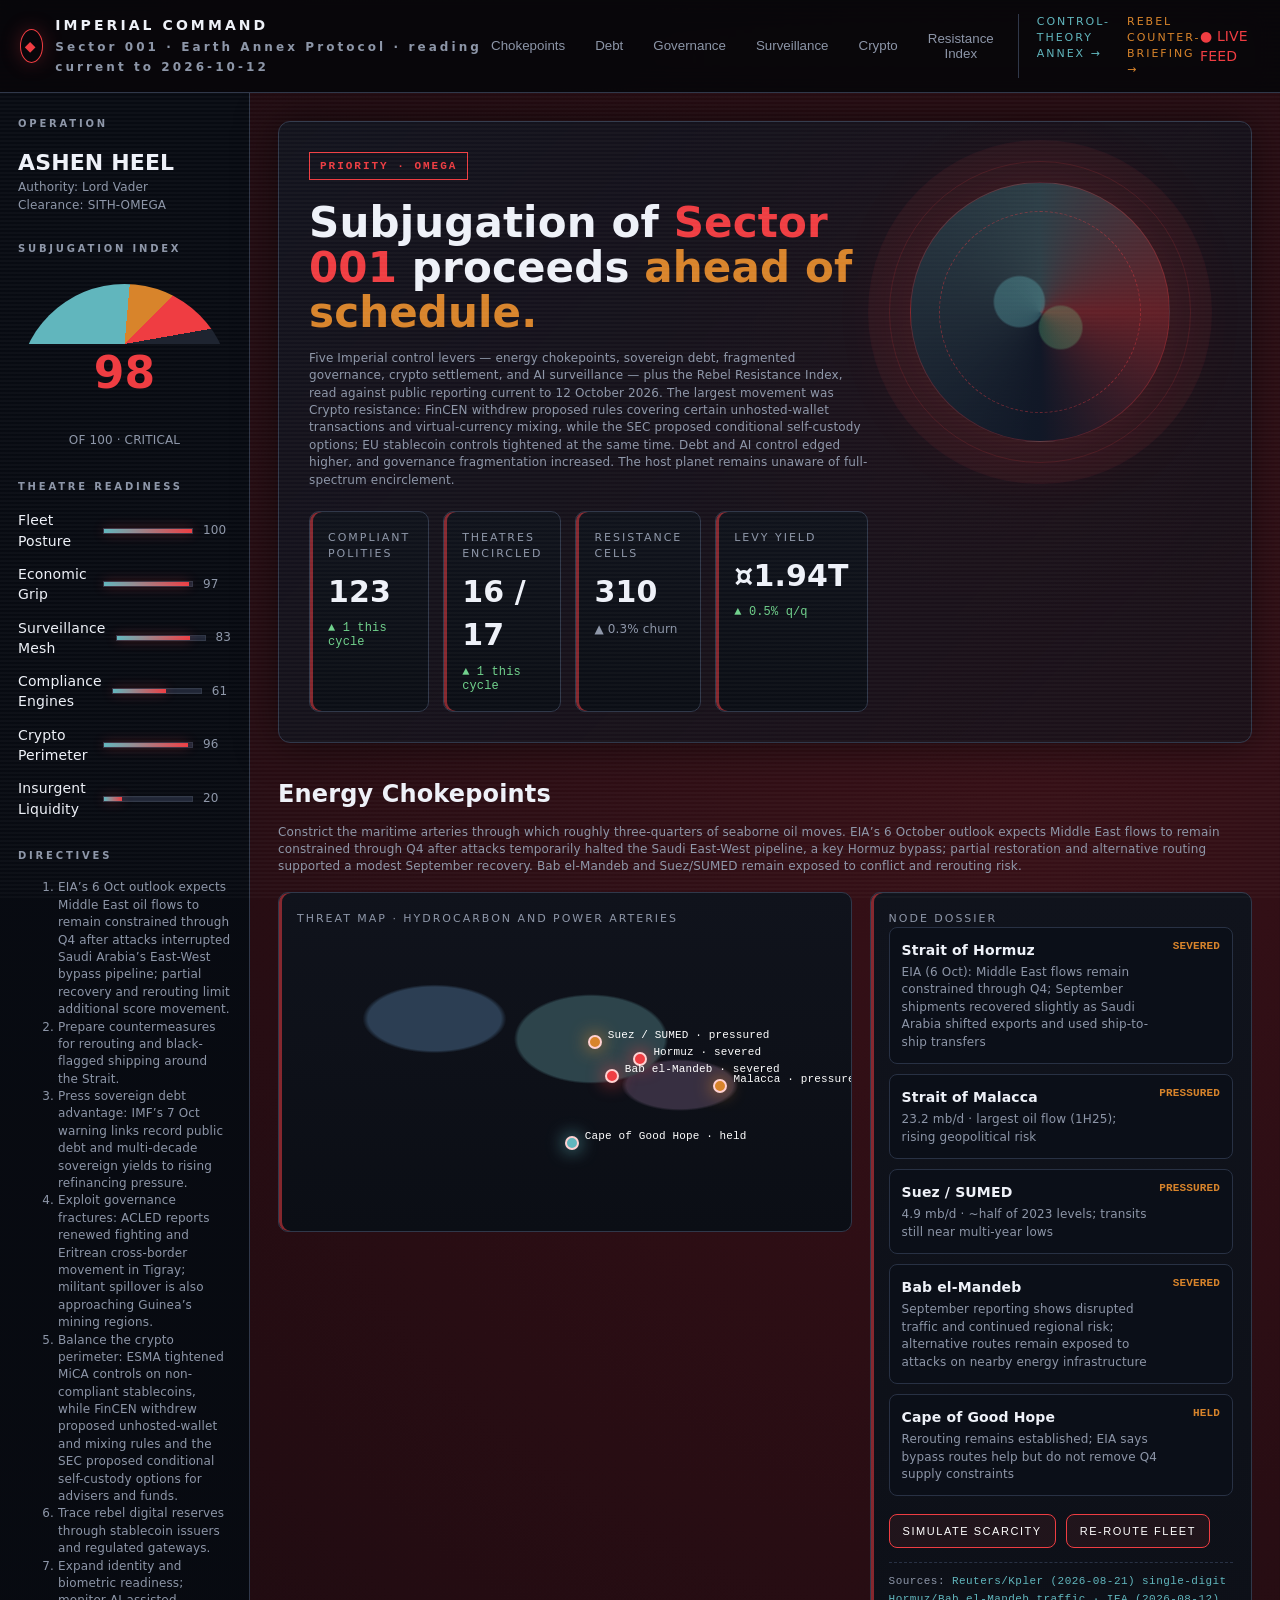
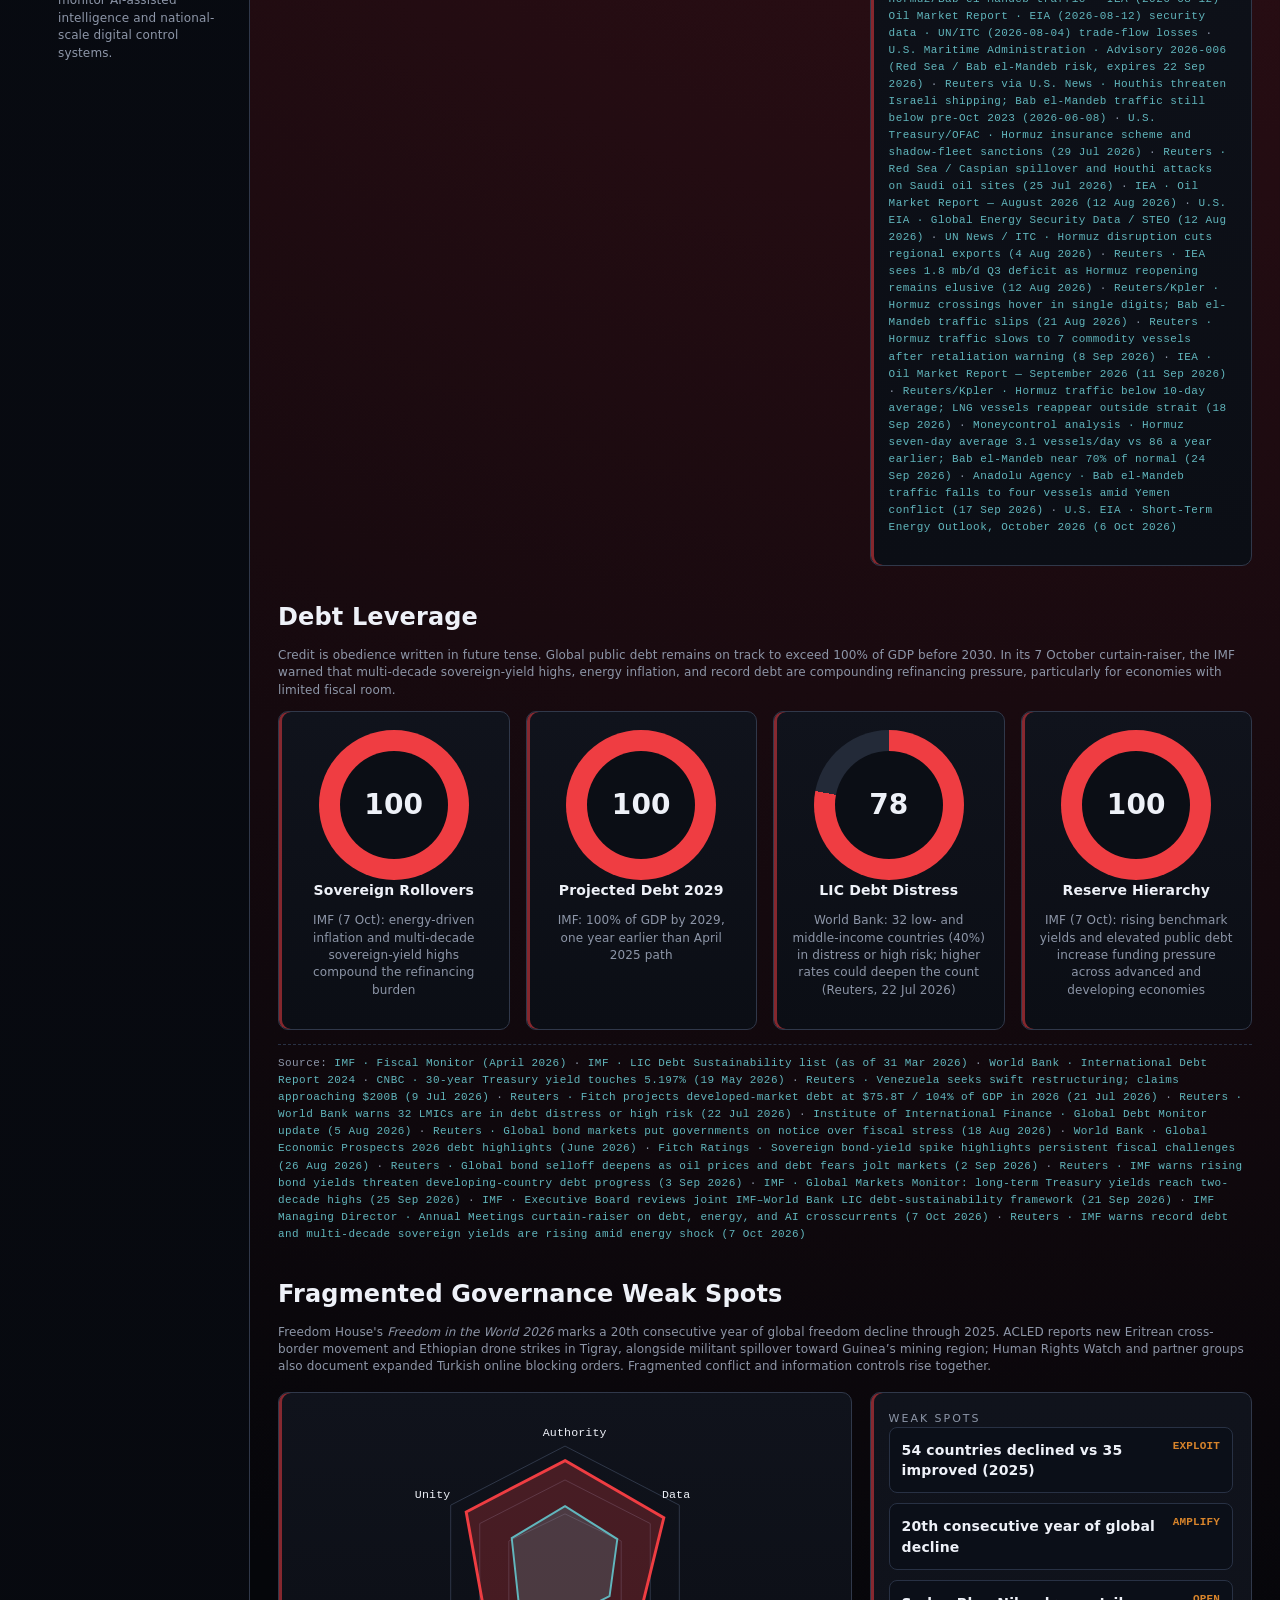
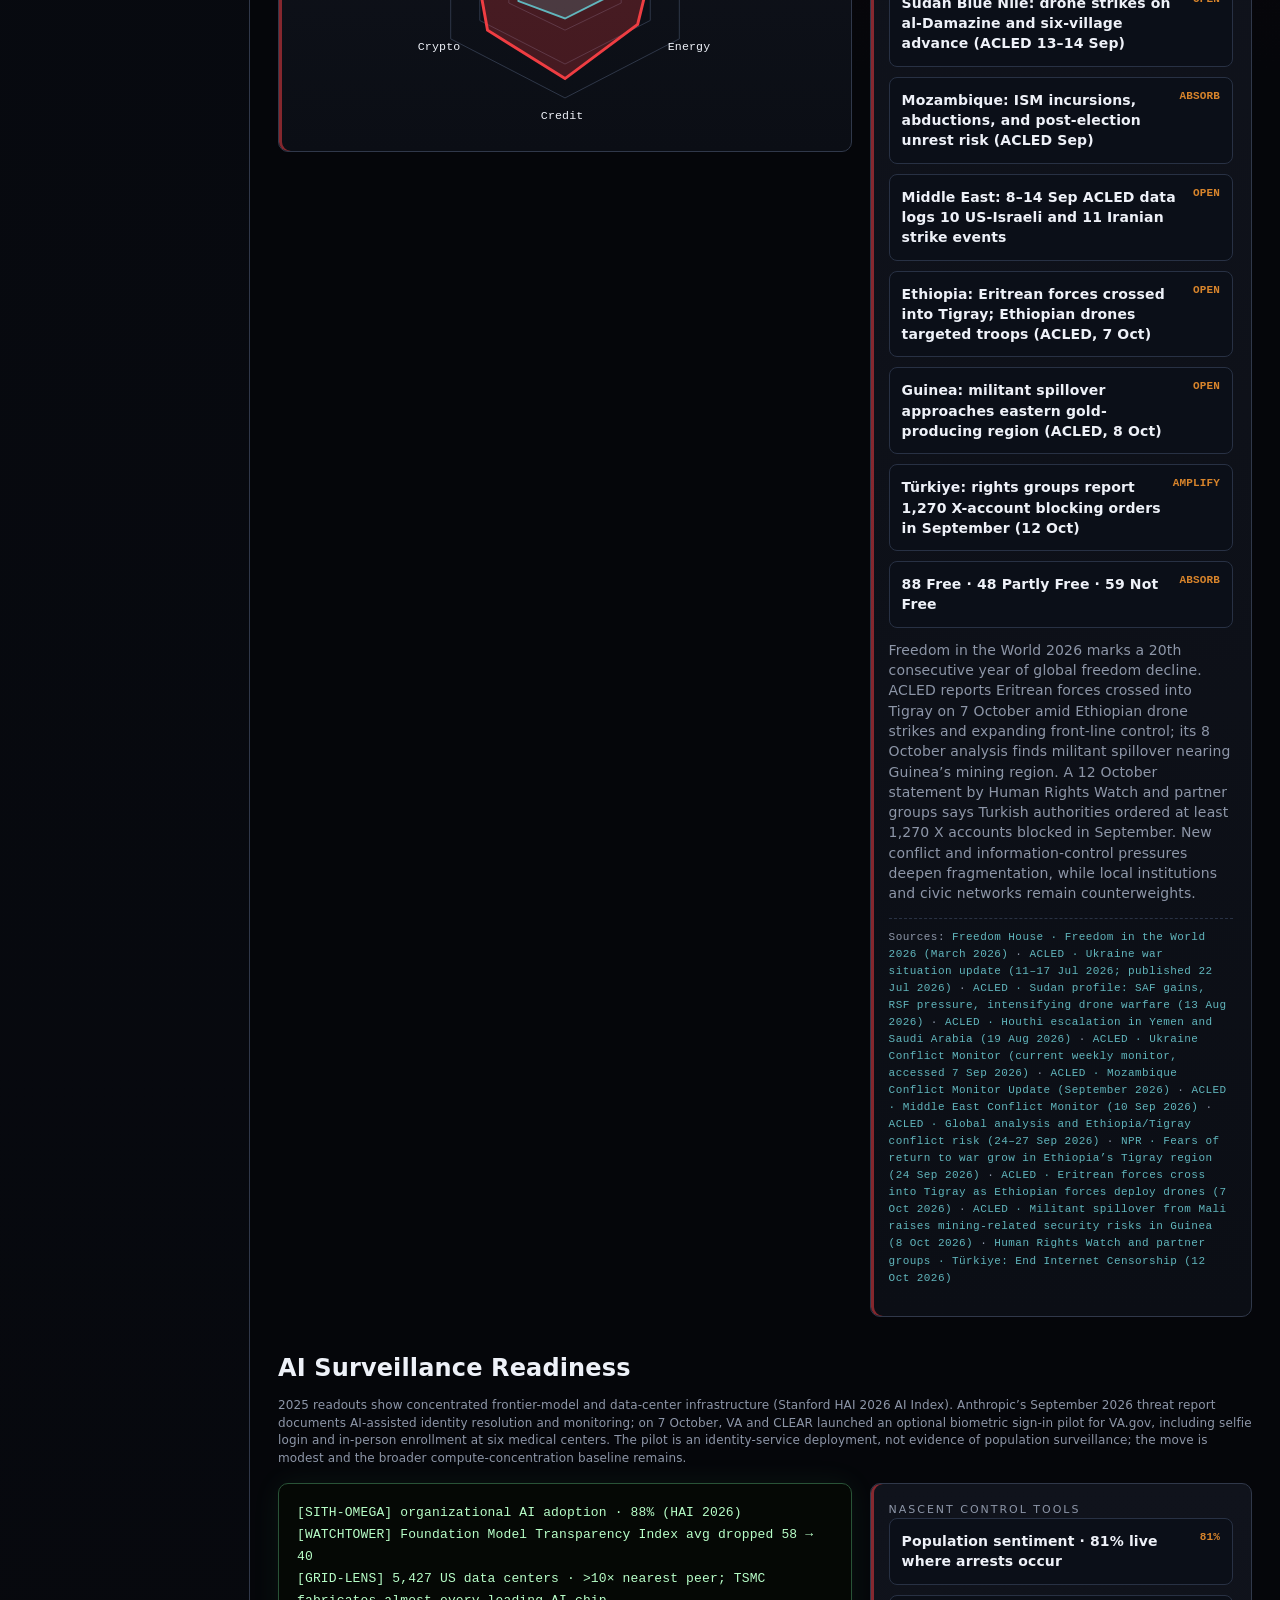
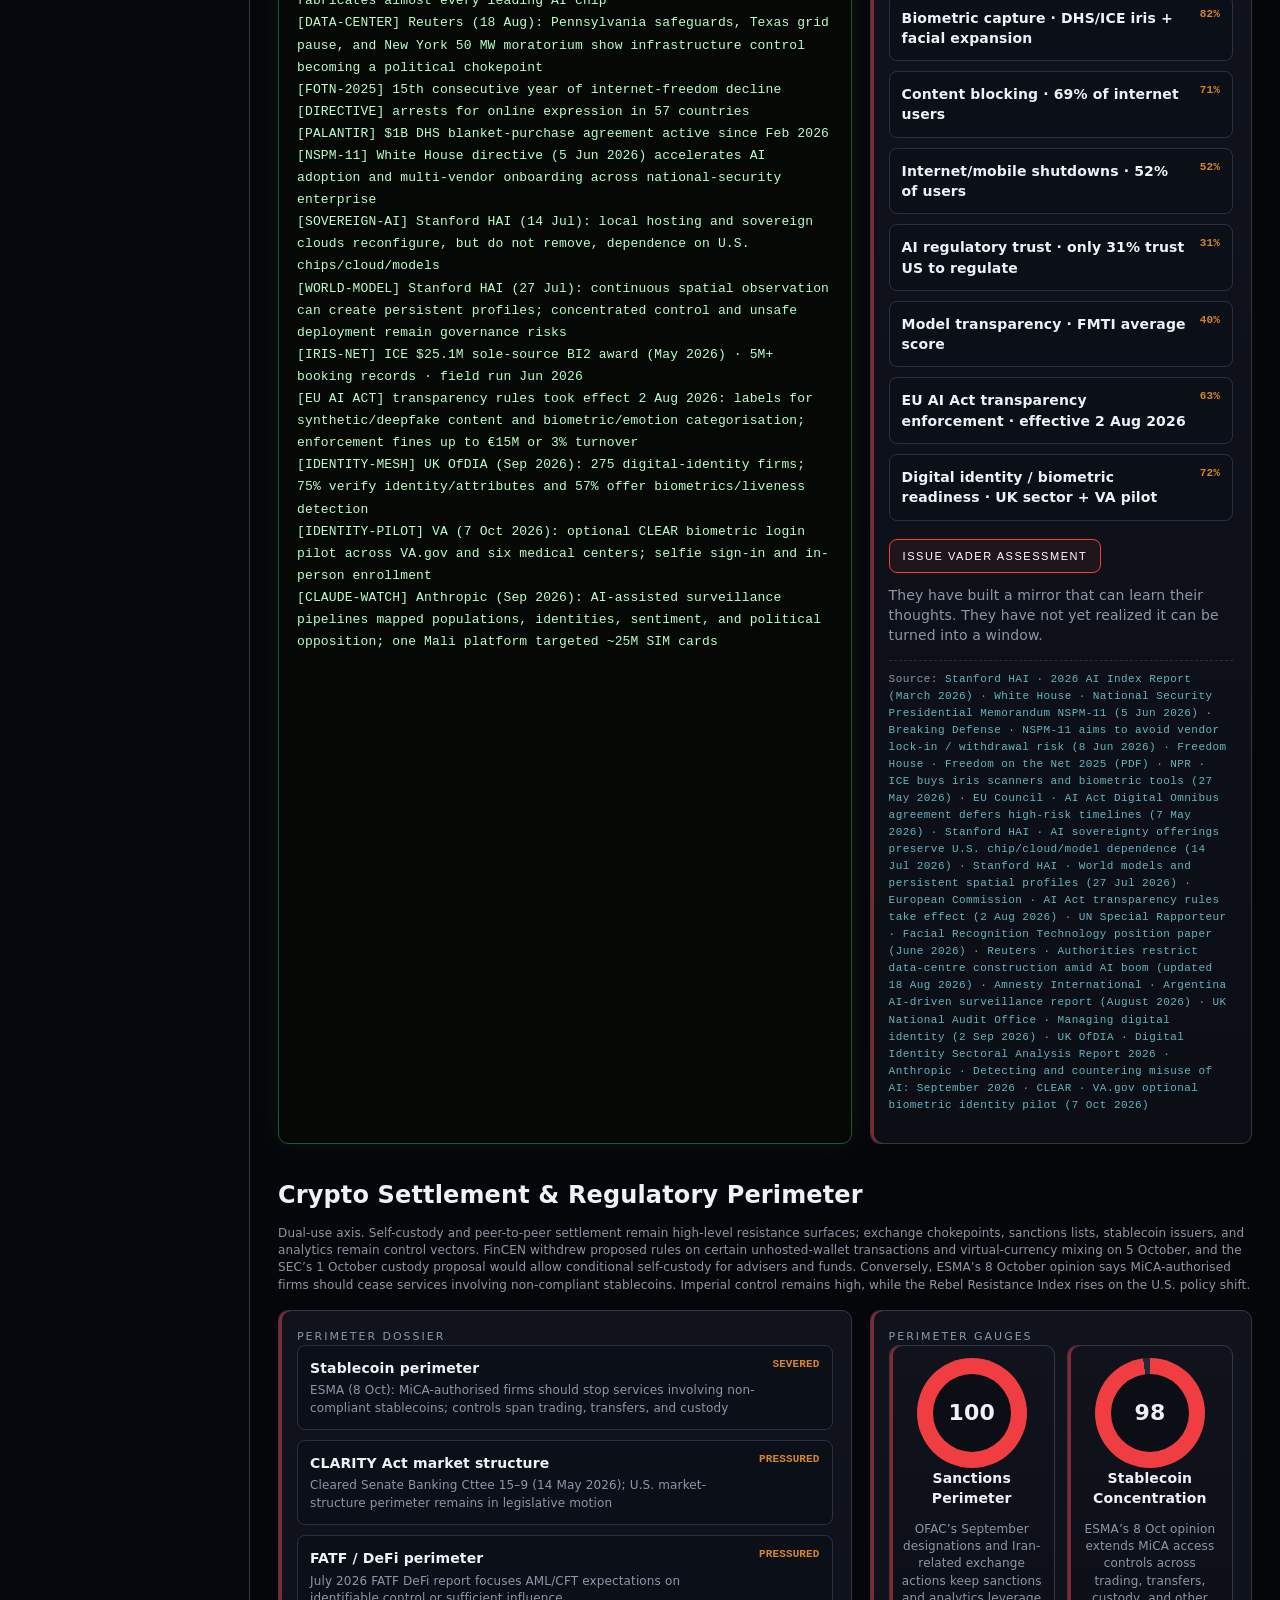
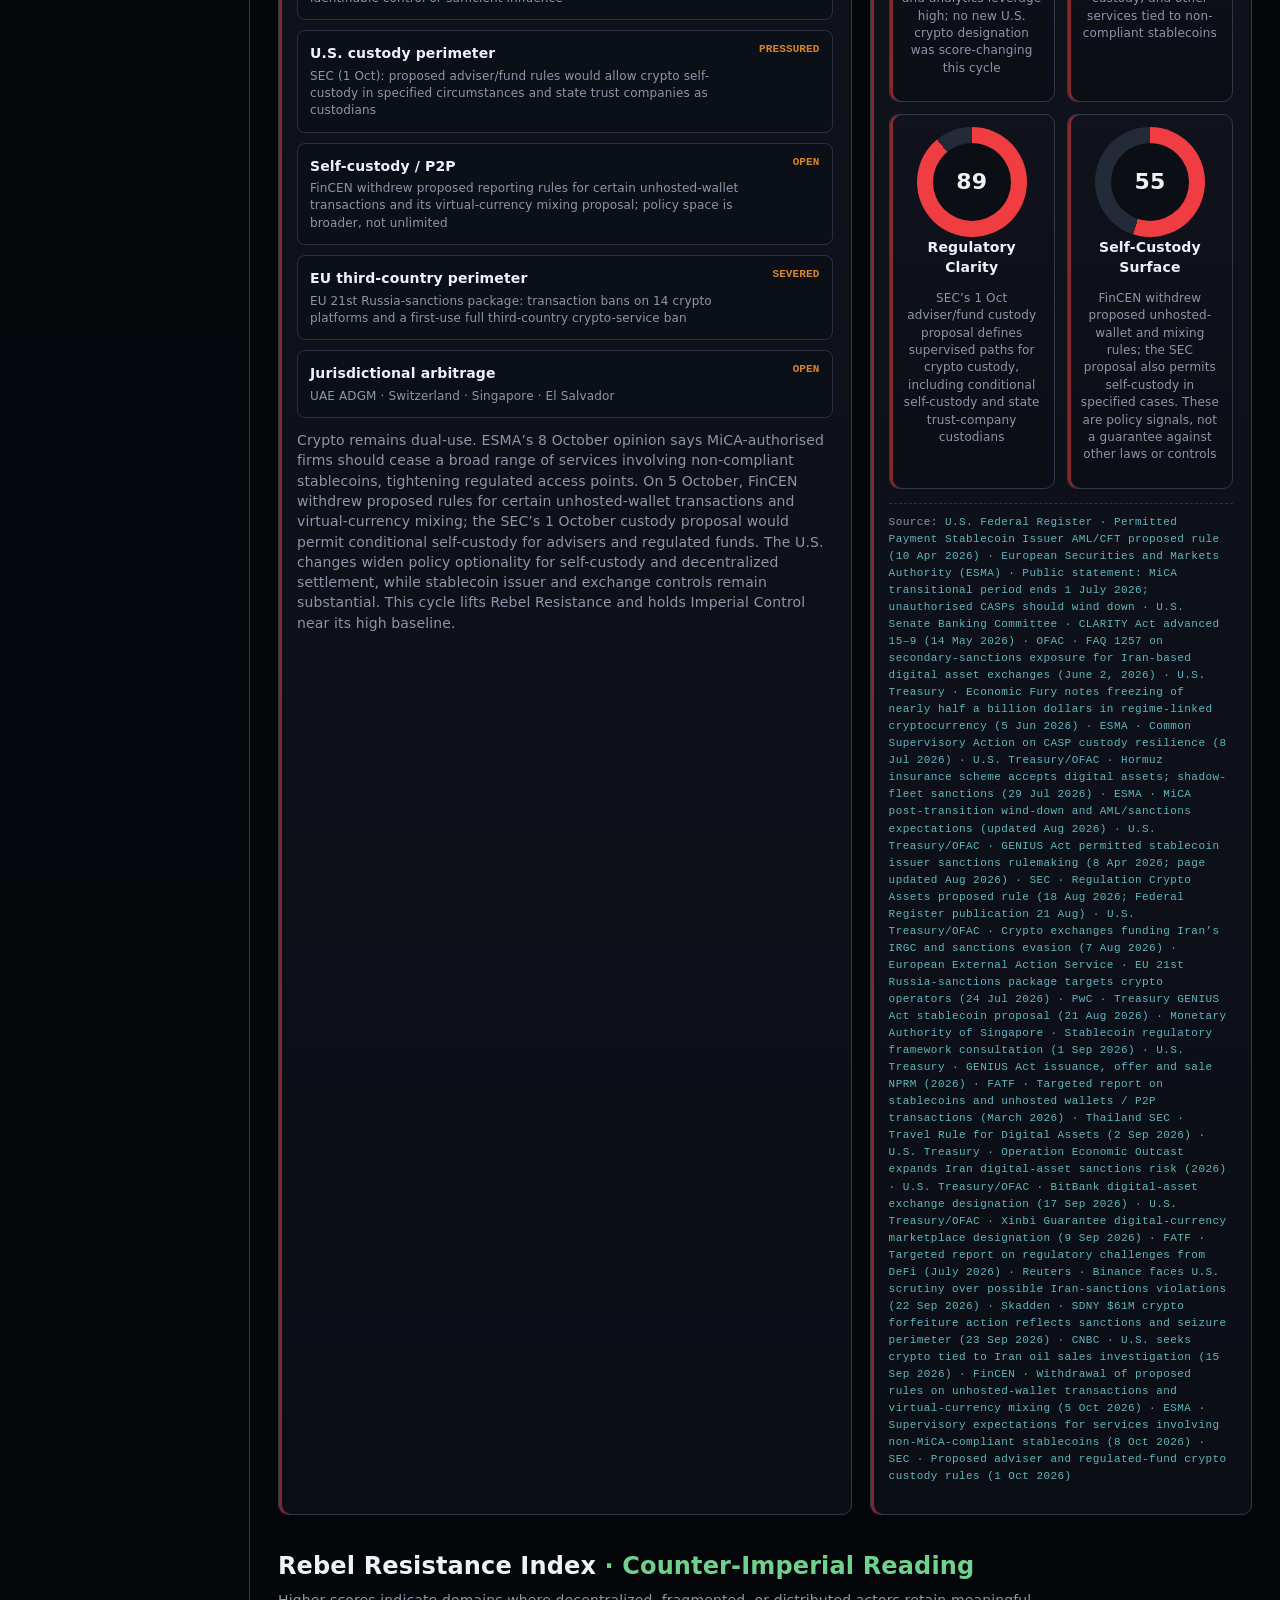
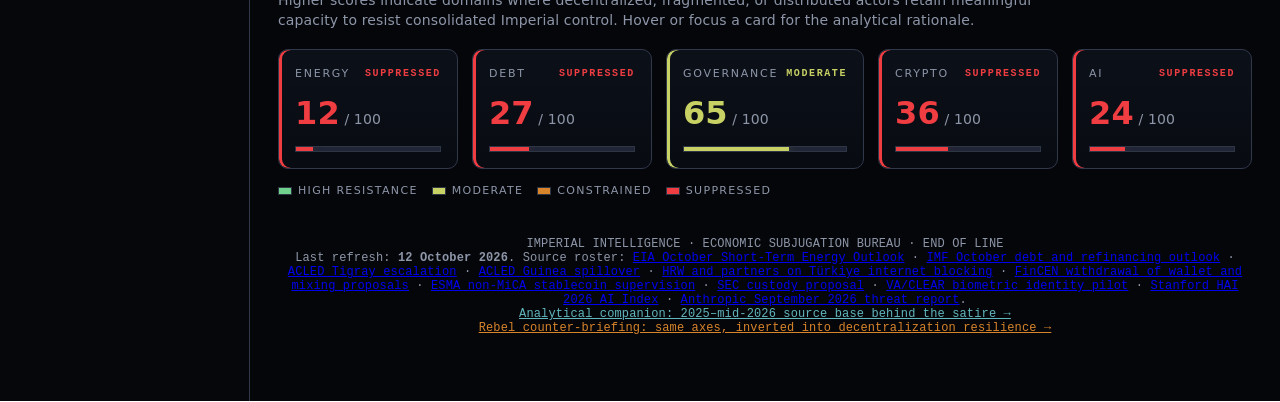
==== index.html @ ec3e375a "Weekly metric refresh 2026-10-12" ====
<!doctype html>
<html lang="en">
<head>
  <meta charset="utf-8">
  <meta name="viewport" content="width=device-width,initial-scale=1">
  <title>Imperial Economy Dashboard</title>
  <meta name="description" content="Imperial economic-control dashboard across five pressure domains and the Rebel Resistance Index, refreshed against public reporting current to 12 October 2026.">
  <link rel="stylesheet" href="css/styles.css">
</head>
<body>
  <header class="top">
    <div class="brand">
      <div class="sigil">◆</div>
      <div>
        IMPERIAL COMMAND<br>
        <span class="small" id="opSector">Sector 001 · Earth Annex Protocol</span>
      </div>
    </div>
    <nav class="nav">
      <button onclick="go('energy')">Chokepoints</button>
      <button onclick="go('debt')">Debt</button>
      <button onclick="go('governance')">Governance</button>
      <button onclick="go('ai')">Surveillance</button>
      <button onclick="go('crypto')">Crypto</button>
      <button onclick="go('rri')">Resistance Index</button>
      <a href="control-theory-explainer.html" style="color:#61b6bd;text-decoration:none;border-left:1px solid #30384a;padding-left:18px">Control-Theory Annex →</a>
      <a href="rebel-counter-briefing.html" style="color:#d8842b;text-decoration:none">Rebel Counter-Briefing →</a>
    </nav>
    <div class="live">● LIVE FEED</div>
  </header>

  <div class="wrap">
    <aside class="side">
      <h3>Operation</h3>
      <div class="op" id="opName">—</div>
      <div class="small" id="opAuthority">—</div>

      <h3 style="margin-top:28px">Subjugation Index</h3>
      <div class="meter" id="subjugationMeter" data-value="—"></div>
      <div class="small" style="text-align:center" id="subjugationTier">OF 100 · —</div>

      <h3 style="margin-top:30px">Theatre Readiness</h3>
      <div id="bars"></div>

      <h3 style="margin-top:30px">Directives</h3>
      <ol class="small" id="directives"></ol>
    </aside>

    <main class="main">
      <section class="hero">
        <div>
          <span class="tag">PRIORITY · OMEGA</span>
          <h1>Subjugation of <span>Sector 001</span> proceeds <b>ahead of schedule.</b></h1>
          <p class="small">Five Imperial control levers — energy chokepoints, sovereign debt, fragmented governance, crypto settlement, and AI surveillance — plus the Rebel Resistance Index, read against public reporting current to 12 October 2026. The largest movement was Crypto resistance: FinCEN withdrew proposed rules covering certain unhosted-wallet transactions and virtual-currency mixing, while the SEC proposed conditional self-custody options; EU stablecoin controls tightened at the same time. Debt and AI control edged higher, and governance fragmentation increased. The host planet remains unaware of full-spectrum encirclement.</p>
          <div class="cards" id="controlCards"></div>
        </div>
        <div class="orb">
          <div class="planet" aria-label="Earth threat sphere"></div>
        </div>
      </section>

      <section id="energy" class="section">
        <h2>Energy Chokepoints</h2>
        <p class="small">Constrict the maritime arteries through which roughly three-quarters of seaborne oil moves. EIA’s 6 October outlook expects Middle East flows to remain constrained through Q4 after attacks temporarily halted the Saudi East-West pipeline, a key Hormuz bypass; partial restoration and alternative routing supported a modest September recovery. Bab el-Mandeb and Suez/SUMED remain exposed to conflict and rerouting risk.</p>
        <div class="grid">
          <div class="panel map">
            <div class="k">Threat Map · Hydrocarbon and Power Arteries</div>
            <div class="world"></div>
            <div id="mapNodes"></div>
          </div>
          <div class="panel">
            <div class="k">Node Dossier</div>
            <div class="list" id="nodes"></div>
            <div class="btns">
              <button class="btn" onclick="alert('Imperial order logged: controlled scarcity scenario queued.')">Simulate Scarcity</button>
              <button class="btn" onclick="alert('Fleet logistics model updated.')">Re-route Fleet</button>
            </div>
            <p class="cite" id="energyCite"></p>
          </div>
        </div>
      </section>

      <section id="debt" class="section">
        <h2>Debt Leverage</h2>
        <p class="small">Credit is obedience written in future tense. Global public debt remains on track to exceed 100% of GDP before 2030. In its 7 October curtain-raiser, the IMF warned that multi-decade sovereign-yield highs, energy inflation, and record debt are compounding refinancing pressure, particularly for economies with limited fiscal room.</p>
        <div class="gaugegrid" id="debtGauges"></div>
        <p class="cite" id="debtCite"></p>
      </section>

      <section id="governance" class="section">
        <h2>Fragmented Governance Weak Spots</h2>
        <p class="small">Freedom House's <em>Freedom in the World 2026</em> marks a 20th consecutive year of global freedom decline through 2025. ACLED reports new Eritrean cross-border movement and Ethiopian drone strikes in Tigray, alongside militant spillover toward Guinea’s mining region; Human Rights Watch and partner groups also document expanded Turkish online blocking orders. Fragmented conflict and information controls rise together.</p>
        <div class="grid">
          <div class="panel radar">
            <svg viewBox="0 0 320 320" role="img" aria-label="Imperial leverage radar">
              <g fill="none" stroke="#30384a">
                <polygon points="160,30 278,91 278,229 160,290 42,229 42,91"/>
                <polygon points="160,65 248,110 248,210 160,255 72,210 72,110"/>
                <polygon points="160,100 218,128 218,192 160,220 102,192 102,128"/>
              </g>
              <polygon points="160,45 262,104 235,214 160,270 80,220 58,98" fill="#ef3d4240" stroke="#ef3d42" stroke-width="3"/>
              <polygon points="160,92 214,126 206,185 160,208 112,190 105,125" fill="#61b6bd33" stroke="#61b6bd" stroke-width="2"/>
              <g fill="#eef1f8" font-size="12" font-family="monospace">
                <text x="137" y="20">Authority</text>
                <text x="260" y="84">Data</text>
                <text x="266" y="240">Energy</text>
                <text x="135" y="312">Credit</text>
                <text x="8" y="240">Crypto</text>
                <text x="5" y="84">Unity</text>
              </g>
            </svg>
          </div>
          <div class="panel">
            <div class="k">Weak Spots</div>
            <div class="list" id="weakSpots"></div>
            <p class="dossier" id="governanceDossier"></p>
            <p class="cite" id="governanceCite"></p>
          </div>
        </div>
      </section>

      <section id="ai" class="section">
        <h2>AI Surveillance Readiness</h2>
        <p class="small">2025 readouts show concentrated frontier-model and data-center infrastructure (Stanford HAI 2026 AI Index). Anthropic’s September 2026 threat report documents AI-assisted identity resolution and monitoring; on 7 October, VA and CLEAR launched an optional biometric sign-in pilot for VA.gov, including selfie login and in-person enrollment at six medical centers. The pilot is an identity-service deployment, not evidence of population surveillance; the move is modest and the broader compute-concentration baseline remains.</p>
        <div class="grid">
          <div class="panel terminal" id="terminal"></div>
          <div class="panel">
            <div class="k">Nascent Control Tools</div>
            <div class="list" id="aiTools"></div>
            <div class="btns">
              <button class="btn" onclick="cycle()">Issue Vader Assessment</button>
            </div>
            <p class="dossier" id="quote"></p>
            <p class="cite" id="aiCite"></p>
          </div>
        </div>
      </section>

      <section id="crypto" class="section">
        <h2>Crypto Settlement &amp; Regulatory Perimeter</h2>
        <p class="small">Dual-use axis. Self-custody and peer-to-peer settlement remain high-level resistance surfaces; exchange chokepoints, sanctions lists, stablecoin issuers, and analytics remain control vectors. FinCEN withdrew proposed rules on certain unhosted-wallet transactions and virtual-currency mixing on 5 October, and the SEC’s 1 October custody proposal would allow conditional self-custody for advisers and funds. Conversely, ESMA’s 8 October opinion says MiCA-authorised firms should cease services involving non-compliant stablecoins. Imperial control remains high, while the Rebel Resistance Index rises on the U.S. policy shift.</p>
        <div class="grid">
          <div class="panel">
            <div class="k">Perimeter Dossier</div>
            <div class="list" id="cryptoNodes"></div>
            <p class="dossier" id="cryptoDossier"></p>
          </div>
          <div class="panel">
            <div class="k">Perimeter Gauges</div>
            <div class="gaugegrid gaugegrid-compact" id="cryptoGauges"></div>
            <p class="cite" id="cryptoCite"></p>
          </div>
        </div>
      </section>

      <section id="rri" class="section rri" aria-labelledby="rri-title">
        <h2 id="rri-title">Rebel Resistance Index <span>· Counter-Imperial Reading</span></h2>
        <p class="rri-intro">Higher scores indicate domains where decentralized, fragmented, or distributed actors retain meaningful capacity to resist consolidated Imperial control. Hover or focus a card for the analytical rationale.</p>
        <div class="rri-grid" id="rriGrid" role="list"></div>
        <div class="rri-legend" aria-hidden="true">
          <span><i style="background:#6fd18b"></i>High resistance</span>
          <span><i style="background:#c8d264"></i>Moderate</span>
          <span><i style="background:#d8842b"></i>Constrained</span>
          <span><i style="background:#ef3d42"></i>Suppressed</span>
        </div>
      </section>

      <div class="foot">
        IMPERIAL INTELLIGENCE · ECONOMIC SUBJUGATION BUREAU · END OF LINE
        <br>
        Last refresh: <strong>12 October 2026</strong>. Source roster:
        <a href="https://www.eia.gov/outlooks/steo/" target="_blank" rel="noopener">EIA October Short-Term Energy Outlook</a> ·
        <a href="https://www.imf.org/en/news/articles/2026/10/07/sp100726-2026-annual-meetings-curtain-raiser" target="_blank" rel="noopener">IMF October debt and refinancing outlook</a> ·
        <a href="https://acleddata.com/expert-comment/what-main-reason-eritrean-forces-crossed-border-fight-within-ethiopias-tigray-region" target="_blank" rel="noopener">ACLED Tigray escalation</a> ·
        <a href="https://acleddata.com/report/militant-spillover-mali-raises-mining-related-security-risks-guinea" target="_blank" rel="noopener">ACLED Guinea spillover</a> ·
        <a href="https://www.bignewsnetwork.com/news/279367980/trkiye-end-internet-censorship" target="_blank" rel="noopener">HRW and partners on Türkiye internet blocking</a> ·
        <a href="https://www.fincen.gov/news/news-releases/fincen-announces-withdrawals-proposed-digital-asset-related-rules" target="_blank" rel="noopener">FinCEN withdrawal of wallet and mixing proposals</a> ·
        <a href="https://www.esma.europa.eu/press-news/esma-news/esma-sets-out-supervisory-expectations-services-related-unauthorised" target="_blank" rel="noopener">ESMA non-MiCA stablecoin supervision</a> ·
        <a href="https://www.sec.gov/newsroom/press-releases/2026-100-sec-proposal-would-address-how-investment-advisers-funds-can-custody-crypto-assets-under-federal" target="_blank" rel="noopener">SEC custody proposal</a> ·
        <a href="https://ir.clearme.com/news-events/press-releases/detail/197/u-s-department-of-veterans-affairs-selects-clear-for-new" target="_blank" rel="noopener">VA/CLEAR biometric identity pilot</a> ·
        <a href="https://hai.stanford.edu/ai-index/2026-ai-index-report" target="_blank" rel="noopener">Stanford HAI 2026 AI Index</a> ·
        <a href="https://www.anthropic.com/threat-intelligence-report-september-2026" target="_blank" rel="noopener">Anthropic September 2026 threat report</a>.
        <br>
        <a href="control-theory-explainer.html" style="color:#61b6bd">Analytical companion: 2025–mid-2026 source base behind the satire →</a>
        <br>
        <a href="rebel-counter-briefing.html" style="color:#d8842b">Rebel counter-briefing: same axes, inverted into decentralization resilience →</a>
      </div>
    </main>
  </div>

  <script src="js/data.js?v=20261012"></script>
  <script src="js/app.js?v=20261012"></script>
</body>
</html>
---- css/styles.css ----
:root {
  --bg: #05060a;
  --panel: #10131c;
  --panel2: #151a26;
  --line: #30384a;
  --text: #eef1f8;
  --muted: #8d96a8;
  --red: #ef3d42;
  --amber: #d8842b;
  --cyan: #61b6bd;
  --green: #6fd18b;
}

* { box-sizing: border-box; }

body {
  margin: 0;
  background:
    radial-gradient(circle at 80% 10%, #371017 0, #05060a 32%),
    linear-gradient(90deg, rgba(255,255,255,.04) 1px, transparent 1px),
    linear-gradient(rgba(255,255,255,.035) 1px, transparent 1px);
  background-size: auto, 48px 48px, 48px 48px;
  color: var(--text);
  font: 14px/1.45 Inter, system-ui, "Segoe UI", sans-serif;
  letter-spacing: .01em;
}

body:before {
  content: "";
  position: fixed;
  inset: 0;
  pointer-events: none;
  background: linear-gradient(rgba(255,255,255,.025) 50%, transparent 50%);
  background-size: 100% 4px;
  mix-blend-mode: screen;
}

.top {
  position: sticky;
  top: 0;
  z-index: 5;
  display: flex;
  align-items: center;
  justify-content: space-between;
  padding: 14px 20px;
  border-bottom: 1px solid var(--line);
  background: rgba(5,6,10,.88);
  backdrop-filter: blur(12px);
}

.brand {
  display: flex;
  gap: 12px;
  align-items: center;
  font-weight: 900;
  letter-spacing: .22em;
}

.sigil {
  width: 34px;
  height: 34px;
  border: 1px solid var(--red);
  border-radius: 50%;
  display: grid;
  place-items: center;
  color: var(--red);
  box-shadow: 0 0 20px #ef3d4244;
}

.nav {
  display: flex;
  gap: 18px;
  color: var(--muted);
  font-size: 11px;
  text-transform: uppercase;
  letter-spacing: .18em;
}

.nav button { background: 0; border: 0; color: inherit; cursor: pointer; }
.nav button:hover, .live { color: var(--red); }

.wrap {
  display: grid;
  grid-template-columns: 250px 1fr;
  min-height: 100vh;
}

.side {
  border-right: 1px solid var(--line);
  padding: 24px 18px;
  background: linear-gradient(180deg, #080b12, #06070b);
}

.side h3 {
  font-size: 10px;
  color: var(--muted);
  letter-spacing: .28em;
  text-transform: uppercase;
  margin: 0 0 16px;
}

.op { font-size: 22px; font-weight: 900; }
.small { color: var(--muted); font-size: 12px; }

.meter {
  height: 120px;
  margin: 28px 0;
  border-radius: 120px 120px 0 0;
  background: conic-gradient(
    from 270deg,
    var(--cyan) 0 95deg,
    var(--amber) 95deg 135deg,
    var(--red) 135deg 170deg,
    #1e2430 170deg 180deg,
    transparent 180deg
  );
  position: relative;
}

.meter:after {
  content: attr(data-value);
  position: absolute;
  left: 50%;
  bottom: 0;
  transform: translateX(-50%);
  font-size: 44px;
  color: var(--red);
  font-weight: 900;
}

.bar {
  display: grid;
  grid-template-columns: 1fr 90px 28px;
  gap: 10px;
  align-items: center;
  margin: 13px 0;
}

.track {
  height: 6px;
  background: #202636;
  border: 1px solid #2e3545;
}

.fill {
  height: 100%;
  background: linear-gradient(90deg, var(--cyan), var(--red));
  box-shadow: 0 0 12px #ef3d4266;
}

.main { padding: 28px; max-width: 1380px; }

.hero {
  display: grid;
  grid-template-columns: 1.1fr .9fr;
  gap: 24px;
  padding: 30px;
  border: 1px solid var(--line);
  border-radius: 12px;
  background:
    linear-gradient(135deg, #10141fdd, #11111aaa),
    radial-gradient(circle at 70% 30%, #ef3d4222, transparent 40%);
  box-shadow: 0 0 40px #0008;
}

.tag {
  display: inline-block;
  border: 1px solid var(--red);
  color: var(--red);
  padding: 7px 10px;
  font: 700 11px ui-monospace, monospace;
  letter-spacing: .18em;
}

.hero h1 { font-size: 42px; line-height: 1.08; margin: 20px 0 14px; max-width: 760px; }
.hero h1 span { color: var(--red); }
.hero h1 b { color: var(--amber); }

.cards {
  display: grid;
  grid-template-columns: repeat(4, 1fr);
  gap: 14px;
  margin-top: 22px;
}

.card, .panel {
  border: 1px solid var(--line);
  background: linear-gradient(180deg, var(--panel), #0b0e15);
  border-radius: 10px;
  padding: 18px;
  box-shadow: inset 3px 0 0 #ef3d4288;
}

.k {
  font-size: 11px;
  color: var(--muted);
  text-transform: uppercase;
  letter-spacing: .18em;
}

.v { font-size: 30px; font-weight: 900; margin: 8px 0; }
.up { color: var(--green); font: 12px ui-monospace, monospace; }

.orb { height: 320px; display: grid; place-items: center; }

.planet {
  width: 260px;
  height: 260px;
  border-radius: 50%;
  border: 1px solid #ef3d4244;
  background:
    radial-gradient(circle at 42% 46%, #61b6bd55 0 12%, transparent 13%),
    radial-gradient(circle at 58% 56%, #6fd18b44 0 10%, transparent 11%),
    conic-gradient(#61b6bd44, #ef3d4255, #111827 50%, #61b6bd44);
  box-shadow: 0 0 0 42px #ef3d4211, 0 0 80px #ef3d4222;
  position: relative;
}

.planet:before, .planet:after {
  content: "";
  position: absolute;
  inset: 28px;
  border-radius: 50%;
  border: 1px dashed #ef3d4466;
}

.planet:after { inset: -22px; border-style: solid; opacity: .35; }

.section { margin-top: 34px; }
.section h2 { font-size: 24px; margin: 0; }

.grid {
  display: grid;
  grid-template-columns: 1.2fr .8fr;
  gap: 18px;
  margin-top: 16px;
}

.map { height: 340px; position: relative; overflow: hidden; }

.world {
  position: absolute;
  inset: 25px;
  background:
    radial-gradient(ellipse at 25% 35%, #30445a 0 12%, transparent 13%),
    radial-gradient(ellipse at 55% 42%, #314b52 0 18%, transparent 19%),
    radial-gradient(ellipse at 72% 58%, #3c3446 0 10%, transparent 11%);
  opacity: .9;
}

.node {
  position: absolute;
  width: 14px;
  height: 14px;
  border-radius: 50%;
  background: var(--red);
  box-shadow: 0 0 18px var(--red);
  border: 2px solid #ffd1d1;
}

.node.amber { background: var(--amber); box-shadow: 0 0 18px var(--amber); }
.node.cyan  { background: var(--cyan);  box-shadow: 0 0 18px var(--cyan); }

.node span {
  position: absolute;
  left: 18px;
  top: -8px;
  white-space: nowrap;
  color: #fff;
  font: 11px ui-monospace, monospace;
}

.list { display: grid; gap: 10px; }

.row {
  display: grid;
  grid-template-columns: 1fr auto;
  gap: 12px;
  padding: 12px;
  border: 1px solid #283144;
  background: #0b0f18;
  border-radius: 8px;
}

.status { color: var(--amber); font: 700 11px ui-monospace, monospace; }

.gaugegrid {
  display: grid;
  grid-template-columns: repeat(4, 1fr);
  gap: 16px;
}

.gauge { text-align: center; }

.ring {
  --p: 70;
  width: 150px;
  height: 150px;
  margin: auto;
  border-radius: 50%;
  background: conic-gradient(var(--red) calc(var(--p) * 1%), #232a38 0);
  display: grid;
  place-items: center;
}

.ring div {
  width: 108px;
  height: 108px;
  background: #0b0e15;
  border-radius: 50%;
  display: grid;
  place-items: center;
  font-size: 28px;
  font-weight: 900;
}

.radar { height: 360px; display: grid; place-items: center; }
.radar svg { max-width: 100%; height: 310px; }

.terminal {
  font: 13px/1.7 ui-monospace, monospace;
  color: #b8ffc8;
  background: #050805;
  border-color: #295337;
  box-shadow: 0 0 30px #67ff8a11;
}

.terminal p { margin: 0; }

.btns { display: flex; gap: 10px; flex-wrap: wrap; margin-top: 18px; }

.btn {
  border: 1px solid var(--red);
  background: #ef3d4215;
  color: #fff;
  padding: 10px 13px;
  border-radius: 8px;
  text-transform: uppercase;
  letter-spacing: .14em;
  font-size: 11px;
  cursor: pointer;
}

.btn:hover { background: #ef3d4235; }

.dossier { margin-top: 12px; color: var(--muted); min-height: 42px; }

.cite {
  margin-top: 14px;
  padding-top: 10px;
  border-top: 1px dashed #283144;
  color: var(--muted);
  font: 11px/1.55 ui-monospace, monospace;
  letter-spacing: .04em;
}
.cite a { color: var(--cyan); text-decoration: none; }
.cite a:hover, .cite a:focus { color: #9fe6ec; text-decoration: underline; }

.row.row-stacked { align-items: start; }
.row.row-stacked > div .small { margin-top: 4px; }

.gaugegrid-compact { grid-template-columns: repeat(2, 1fr); gap: 12px; }
.gaugegrid-compact .ring { width: 110px; height: 110px; }
.gaugegrid-compact .ring div { width: 78px; height: 78px; font-size: 22px; }
.gaugegrid-compact .gauge { padding: 12px; }

.foot {
  margin: 38px 0;
  color: var(--muted);
  font: 12px ui-monospace, monospace;
  text-align: center;
}

/* ─── Rebel Resistance Index ──────────────────────────────────────────── */

.rri { margin-top: 34px; }
.rri h2 { font-size: 24px; margin: 0; }
.rri h2 span { color: var(--green); }

.rri-intro { color: var(--muted); max-width: 780px; margin-top: 6px; }

.rri-grid {
  display: grid;
  grid-template-columns: repeat(5, 1fr);
  gap: 14px;
  margin-top: 18px;
}

.rri-card {
  position: relative;
  border: 1px solid var(--line);
  border-radius: 10px;
  padding: 16px;
  background: linear-gradient(180deg, #0c1018, #080b12);
  box-shadow: inset 3px 0 0 var(--rri-accent, #6fd18b);
  transition: transform .2s ease, box-shadow .2s ease, border-color .2s ease;
  outline: none;
  cursor: help;
}

.rri-card:hover, .rri-card:focus {
  transform: translateY(-2px);
  border-color: var(--rri-accent, #6fd18b);
  box-shadow:
    inset 3px 0 0 var(--rri-accent, #6fd18b),
    0 0 24px var(--rri-glow, #6fd18b33);
}

.rri-card .k {
  display: flex;
  align-items: center;
  justify-content: space-between;
  gap: 8px;
}

.rri-score {
  font-size: 32px;
  font-weight: 900;
  color: var(--rri-accent, #6fd18b);
  margin: 8px 0 4px;
  font-variant-numeric: tabular-nums;
}

.rri-score-unit { font-size: 14px; color: var(--muted); font-weight: 400; }

.rri-label {
  font-size: 11px;
  color: var(--muted);
  text-transform: uppercase;
  letter-spacing: .16em;
}

.rri-bar {
  height: 6px;
  background: #202636;
  border: 1px solid #2e3545;
  margin-top: 10px;
  position: relative;
  overflow: hidden;
}

.rri-bar-fill {
  height: 100%;
  background: var(--rri-accent, #6fd18b);
  box-shadow: 0 0 12px var(--rri-glow, #6fd18b66);
  width: var(--rri-w, 0%);
}

.rri-tier {
  font: 700 10px ui-monospace, monospace;
  letter-spacing: .16em;
  color: var(--rri-accent, #6fd18b);
  text-transform: uppercase;
}

.rri-tip {
  position: absolute;
  left: 50%;
  bottom: calc(100% + 10px);
  transform: translateX(-50%) translateY(4px);
  min-width: 240px;
  max-width: 300px;
  background: #0a0d14;
  border: 1px solid var(--rri-accent, #6fd18b);
  border-radius: 8px;
  padding: 12px;
  color: var(--text);
  font-size: 12px;
  line-height: 1.5;
  box-shadow: 0 8px 28px #000a, 0 0 18px var(--rri-glow, #6fd18b33);
  opacity: 0;
  pointer-events: none;
  transition: opacity .18s ease, transform .18s ease;
  z-index: 6;
}

.rri-tip:after {
  content: "";
  position: absolute;
  left: 50%;
  top: 100%;
  transform: translateX(-50%);
  border: 6px solid transparent;
  border-top-color: var(--rri-accent, #6fd18b);
}

.rri-card:hover .rri-tip,
.rri-card:focus .rri-tip,
.rri-card:focus-within .rri-tip {
  opacity: 1;
  transform: translateX(-50%) translateY(0);
  pointer-events: auto;
}

.rri-tip b {
  color: var(--rri-accent, #6fd18b);
  display: block;
  margin-bottom: 4px;
  letter-spacing: .08em;
  font-size: 11px;
  text-transform: uppercase;
}

.rri-tip ul { margin: 6px 0 0; padding-left: 18px; color: var(--muted); }
.rri-tip li { margin: 2px 0; }
.rri-cite-links { margin-top: 8px; color: var(--muted); font-size: 10px; }
.rri-cite-links b { display: block; margin-bottom: 2px; }
.rri-cite-links a { color: var(--cyan); text-decoration: none; }
.rri-cite-links a:hover, .rri-cite-links a:focus { color: #9fe6ec; text-decoration: underline; }

.rri-legend {
  display: flex;
  flex-wrap: wrap;
  gap: 14px;
  margin-top: 14px;
  font-size: 11px;
  color: var(--muted);
  letter-spacing: .12em;
  text-transform: uppercase;
}

.rri-legend i {
  display: inline-block;
  width: 14px;
  height: 8px;
  margin-right: 6px;
  vertical-align: middle;
  border: 1px solid #2e3545;
}

@media (max-width: 1100px) {
  .rri-grid { grid-template-columns: repeat(3, 1fr); }
}

@media (max-width: 900px) {
  .wrap { grid-template-columns: 1fr; }
  .side { border-right: 0; border-bottom: 1px solid var(--line); }
  .hero, .grid { grid-template-columns: 1fr; }
  .cards, .gaugegrid { grid-template-columns: repeat(2, 1fr); }
  .nav { display: none; }
  .hero h1 { font-size: 32px; }
}

@media (max-width: 700px) {
  .rri-grid { grid-template-columns: repeat(2, 1fr); }
  .rri-tip {
    position: fixed;
    left: 12px;
    right: 12px;
    bottom: 12px;
    top: auto;
    transform: none;
    max-width: none;
  }
  .rri-tip:after { display: none; }
  .rri-card:hover .rri-tip,
  .rri-card:focus .rri-tip,
  .rri-card:focus-within .rri-tip { transform: none; }
}

@media (max-width: 560px) {
  .main { padding: 16px; }
  .cards, .gaugegrid { grid-template-columns: 1fr; }
  .top { align-items: flex-start; }
  .orb { height: 240px; }
  .planet { width: 190px; height: 190px; }
}
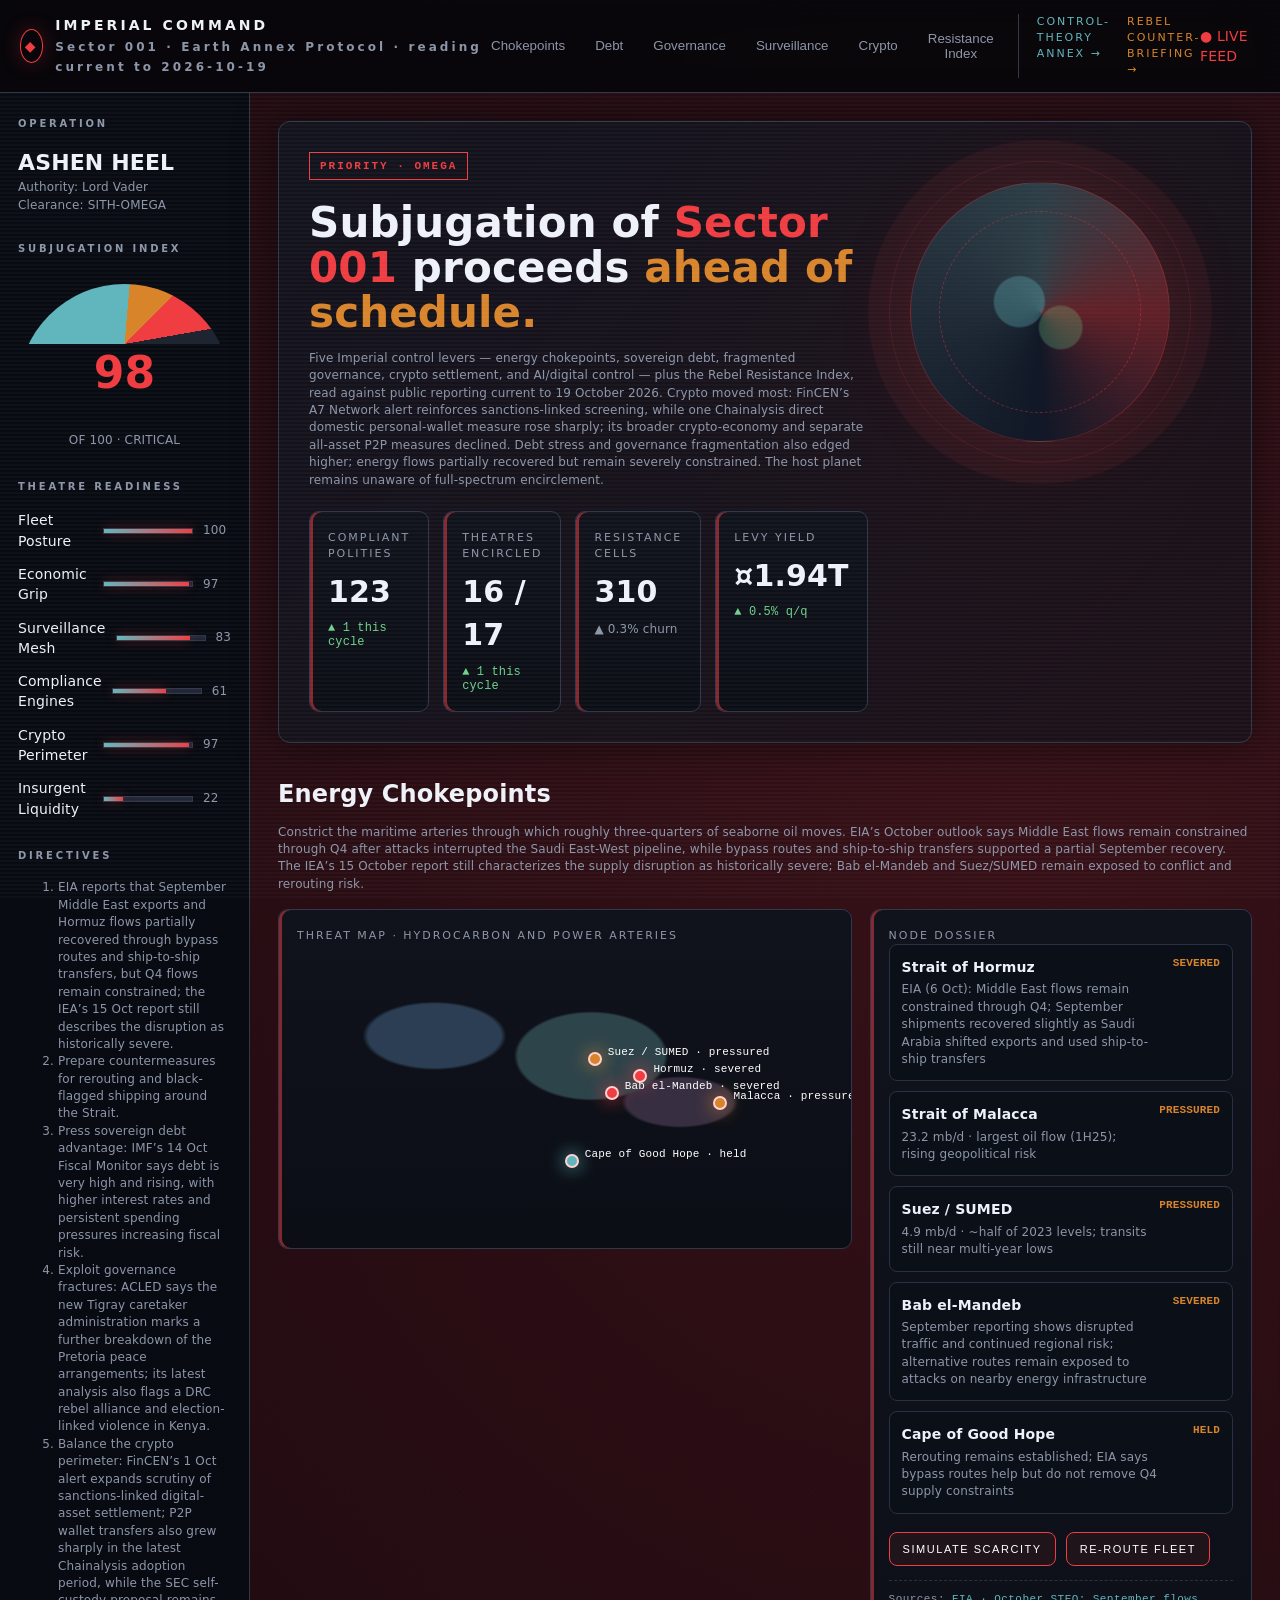
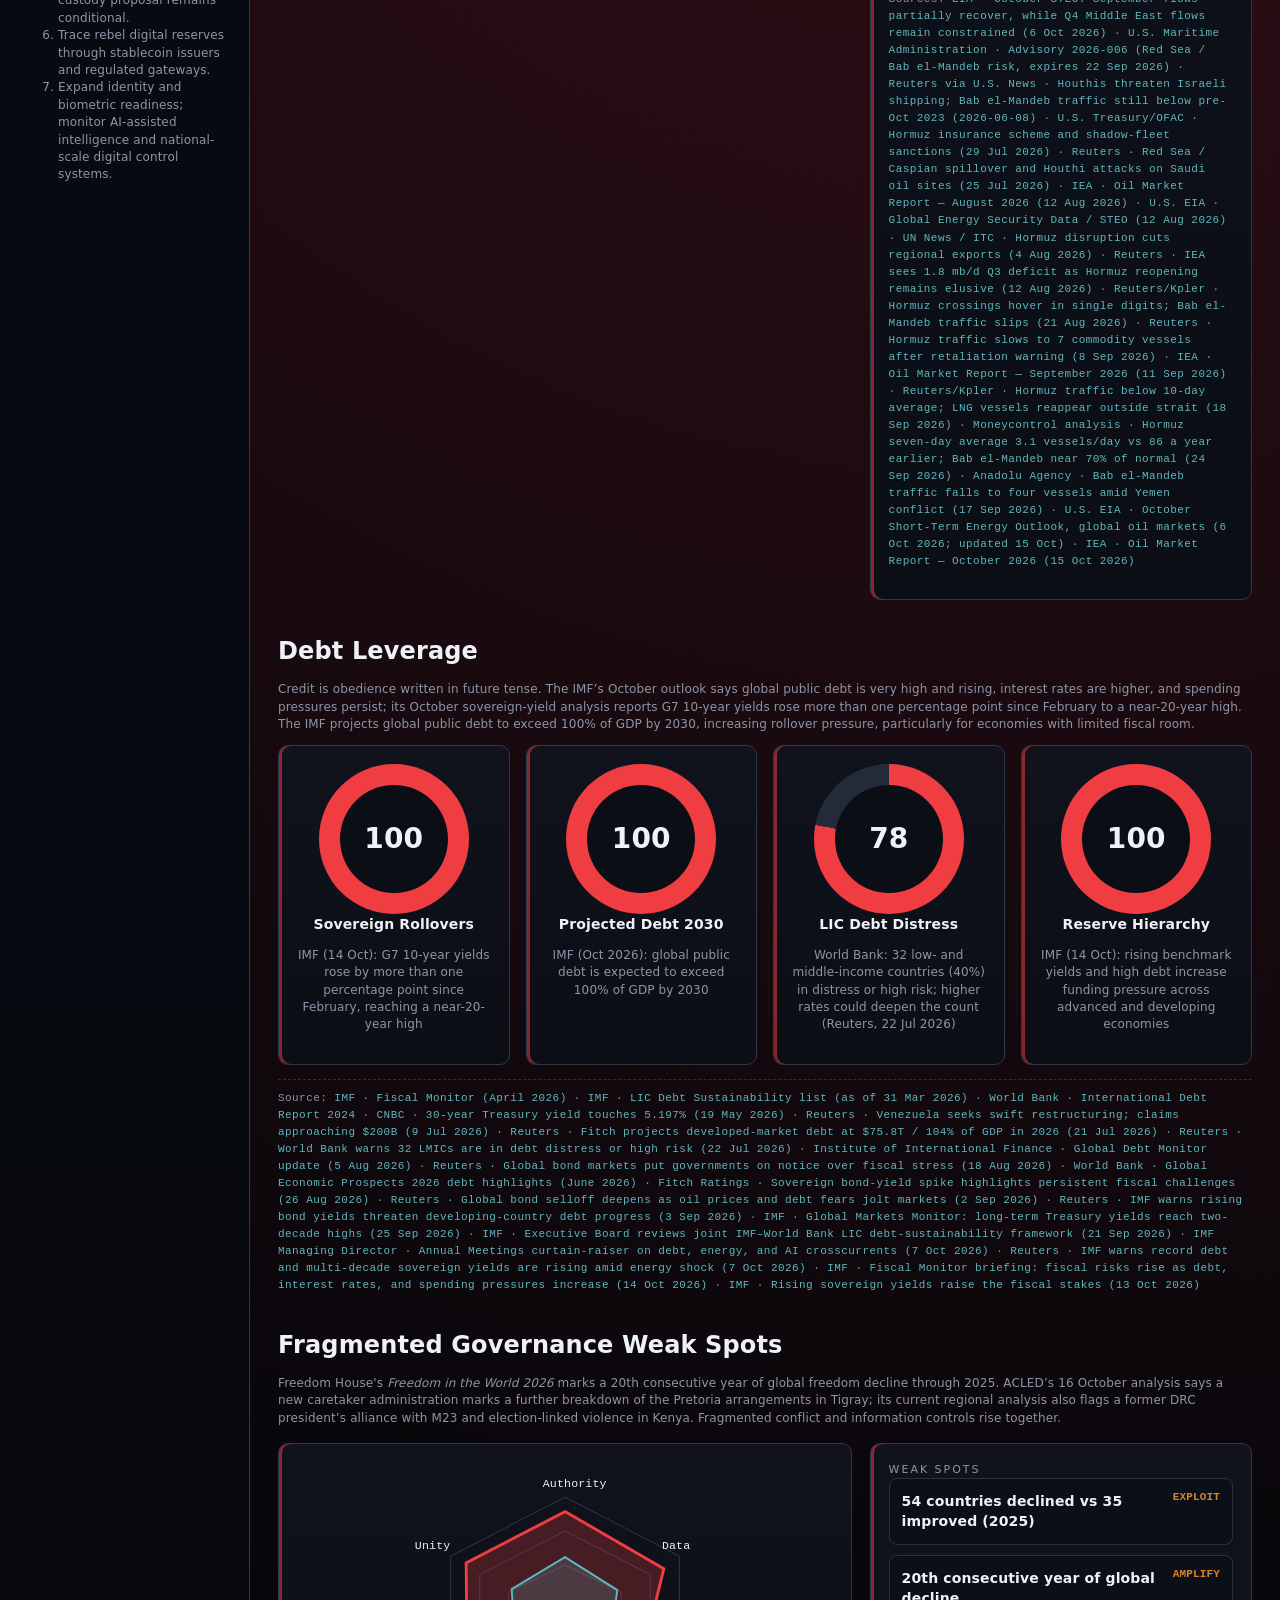
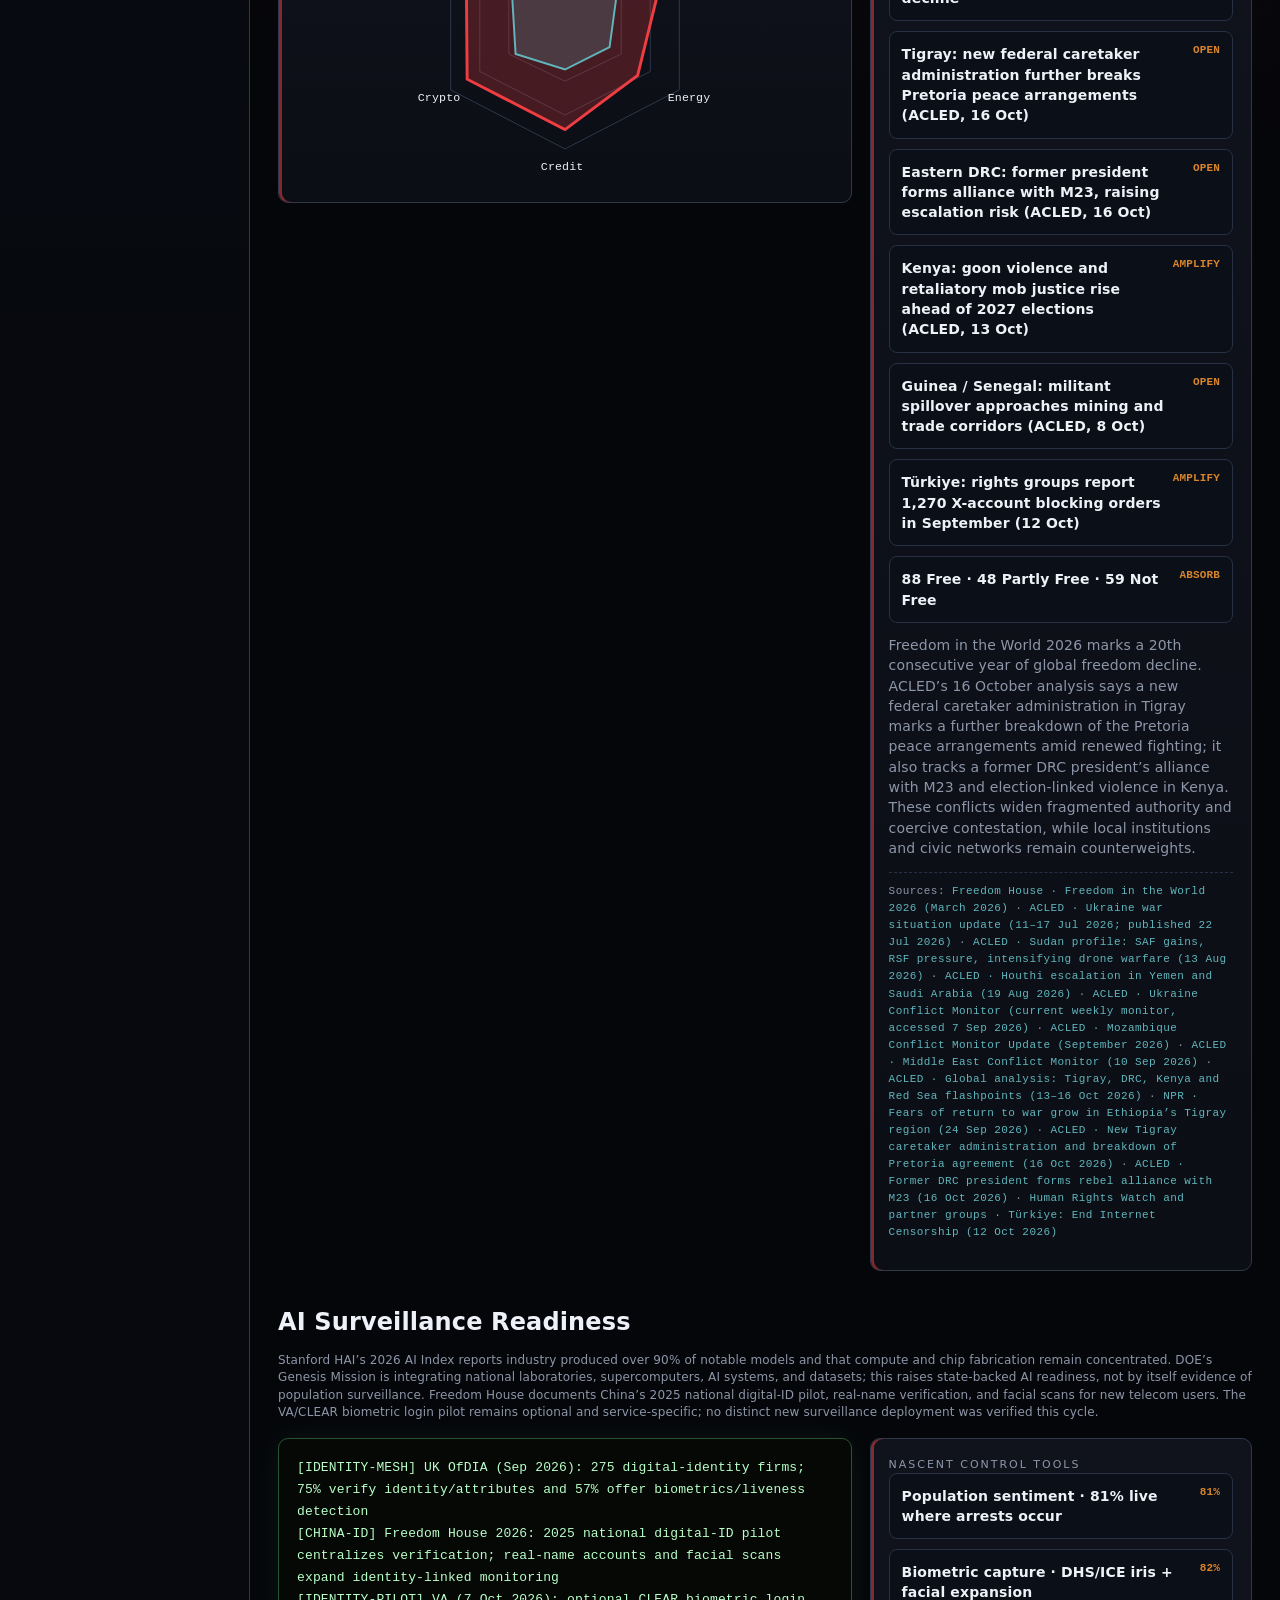
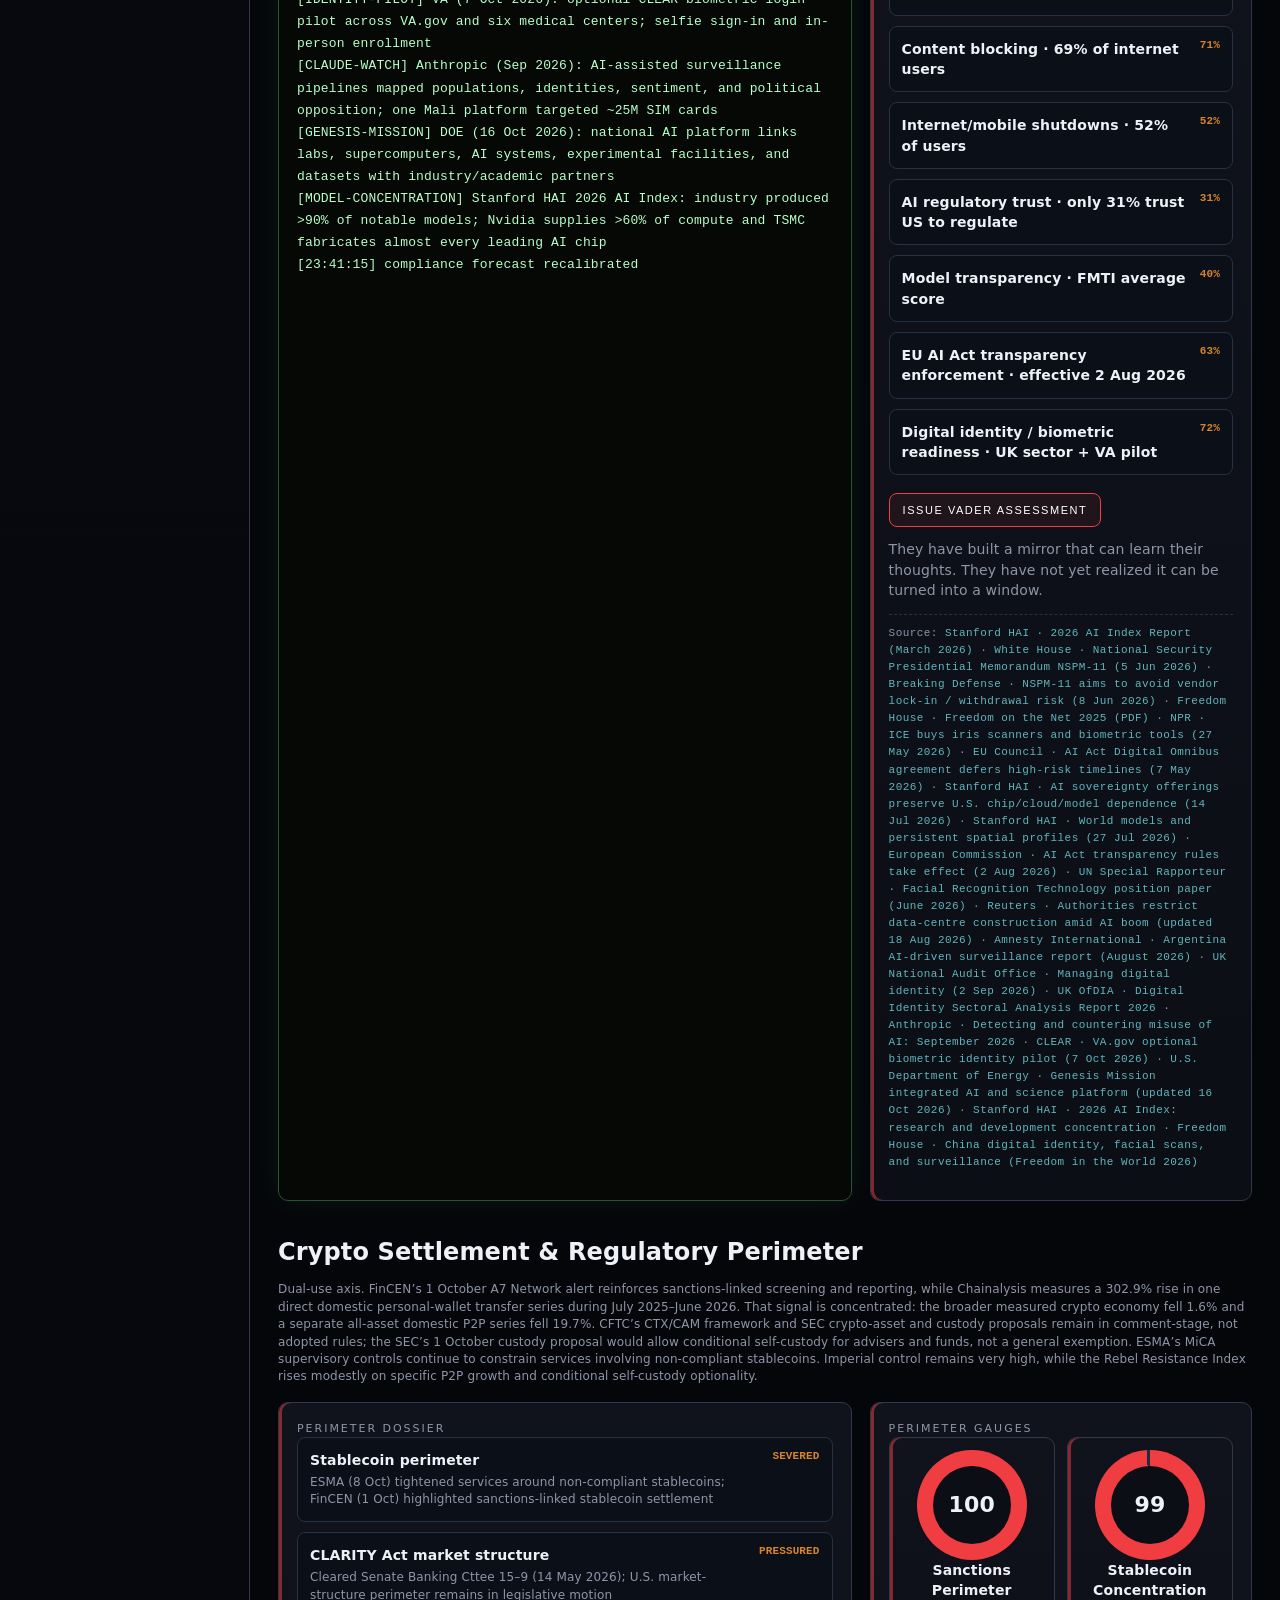
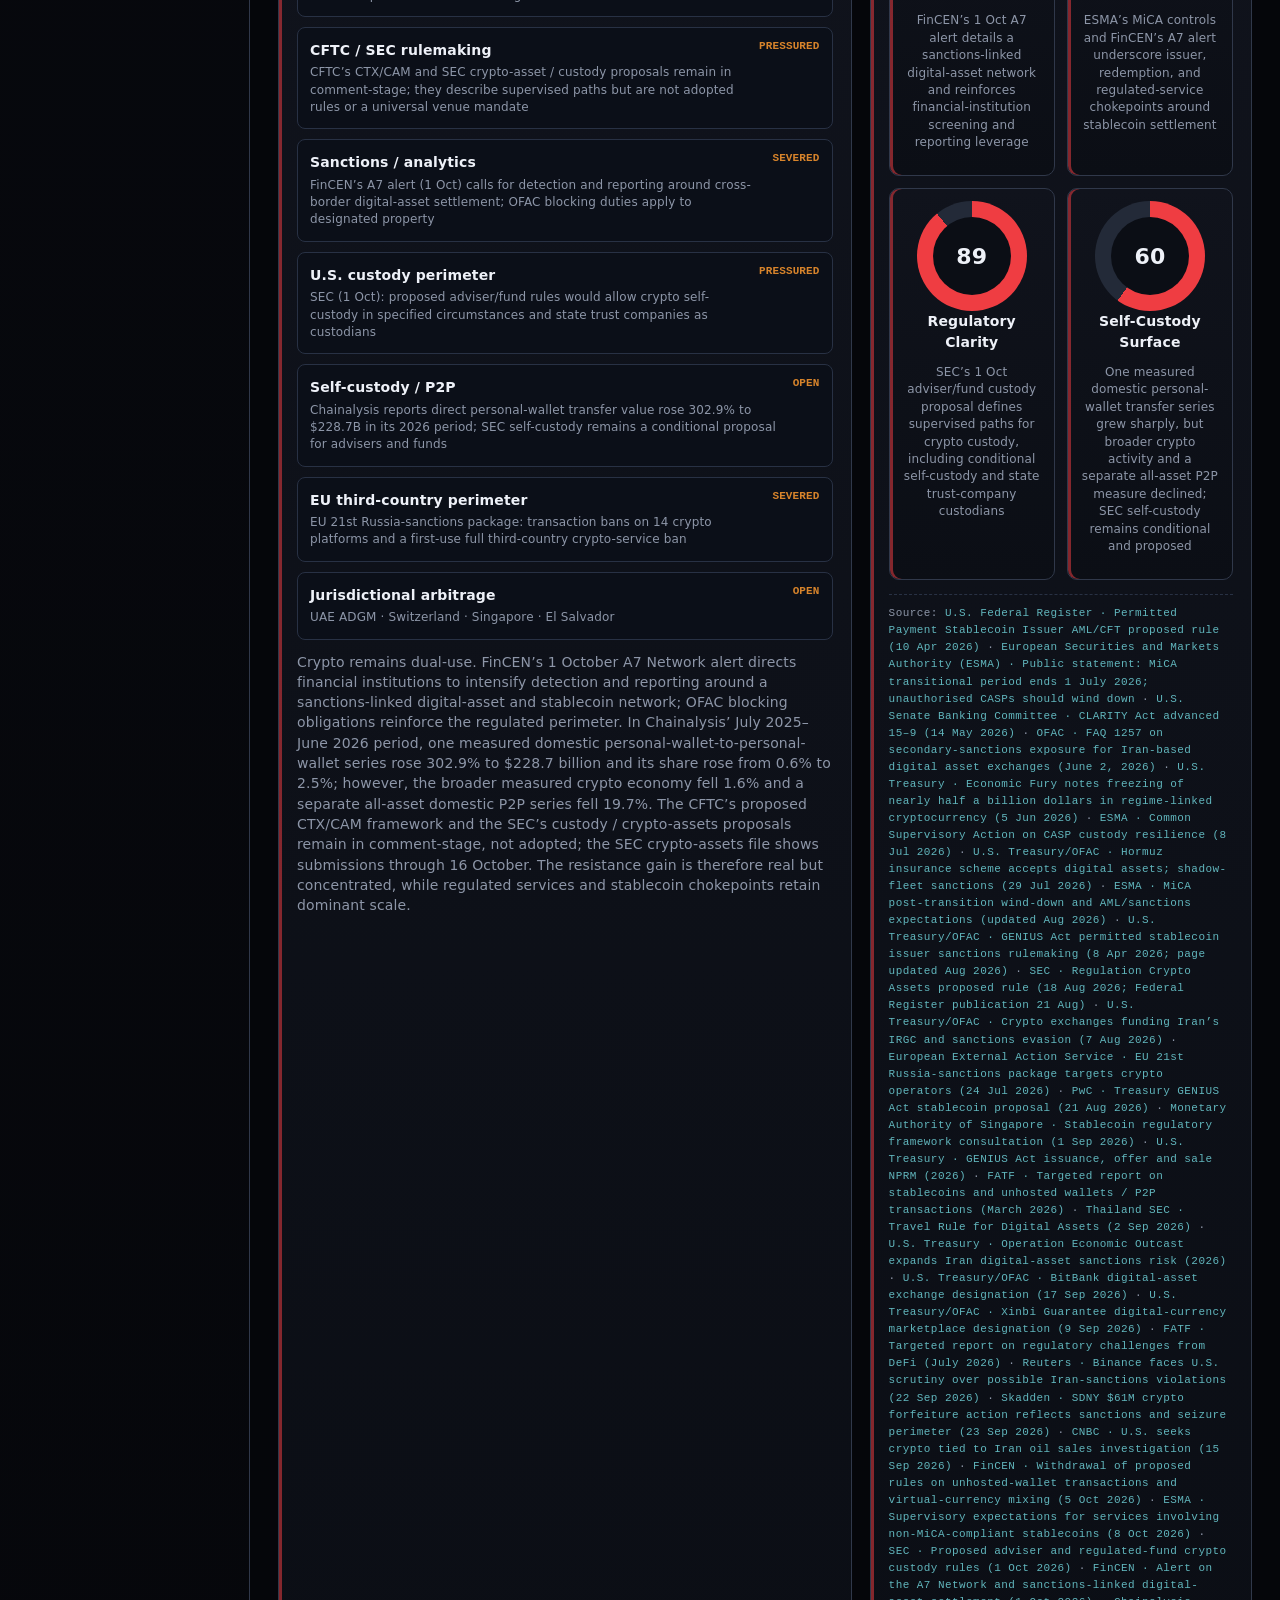
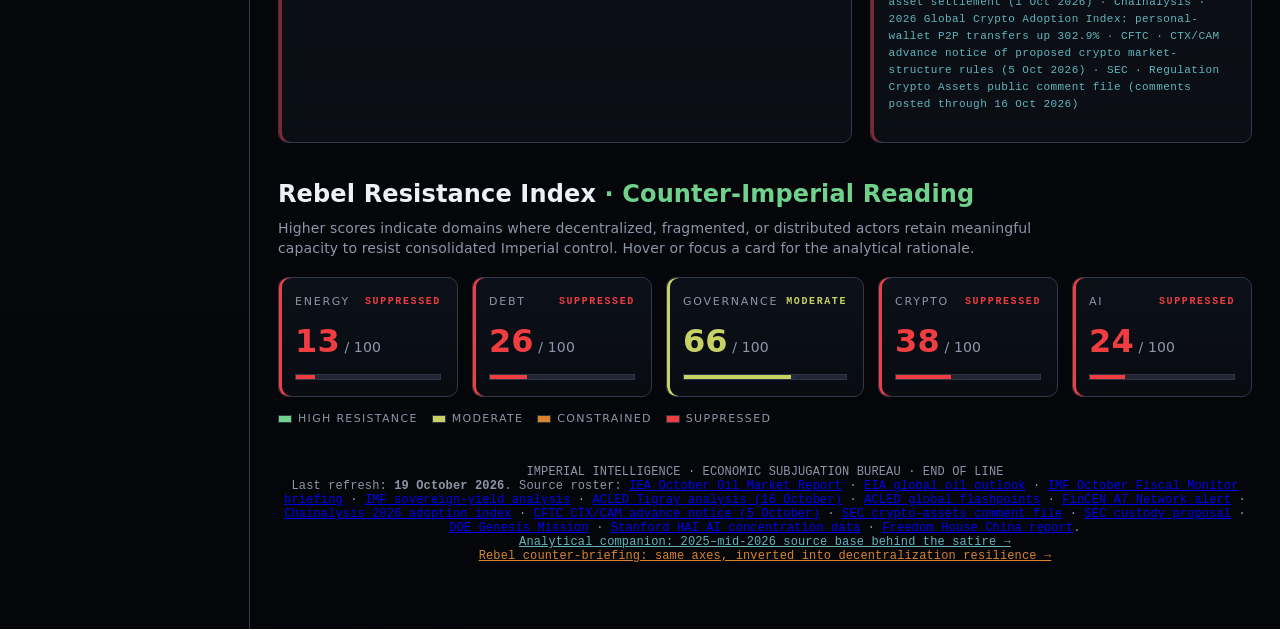
==== commit 71ccfeef: "Weekly metric refresh 2026-10-19" ====
--- a/index.html
+++ b/index.html
@@ -4,7 +4,7 @@
   <meta charset="utf-8">
   <meta name="viewport" content="width=device-width,initial-scale=1">
   <title>Imperial Economy Dashboard</title>
-  <meta name="description" content="Imperial economic-control dashboard across five pressure domains and the Rebel Resistance Index, refreshed against public reporting current to 12 October 2026.">
+  <meta name="description" content="Imperial economic-control dashboard across five pressure domains and the Rebel Resistance Index, refreshed against public reporting current to 19 October 2026.">
   <link rel="stylesheet" href="css/styles.css">
 </head>
 <body>
@@ -51,7 +51,7 @@
         <div>
           <span class="tag">PRIORITY · OMEGA</span>
           <h1>Subjugation of <span>Sector 001</span> proceeds <b>ahead of schedule.</b></h1>
-          <p class="small">Five Imperial control levers — energy chokepoints, sovereign debt, fragmented governance, crypto settlement, and AI surveillance — plus the Rebel Resistance Index, read against public reporting current to 12 October 2026. The largest movement was Crypto resistance: FinCEN withdrew proposed rules covering certain unhosted-wallet transactions and virtual-currency mixing, while the SEC proposed conditional self-custody options; EU stablecoin controls tightened at the same time. Debt and AI control edged higher, and governance fragmentation increased. The host planet remains unaware of full-spectrum encirclement.</p>
+          <p class="small">Five Imperial control levers — energy chokepoints, sovereign debt, fragmented governance, crypto settlement, and AI/digital control — plus the Rebel Resistance Index, read against public reporting current to 19 October 2026. Crypto moved most: FinCEN’s A7 Network alert reinforces sanctions-linked screening, while one Chainalysis direct domestic personal-wallet measure rose sharply; its broader crypto-economy and separate all-asset P2P measures declined. Debt stress and governance fragmentation also edged higher; energy flows partially recovered but remain severely constrained. The host planet remains unaware of full-spectrum encirclement.</p>
           <div class="cards" id="controlCards"></div>
         </div>
         <div class="orb">
@@ -61,7 +61,7 @@
 
       <section id="energy" class="section">
         <h2>Energy Chokepoints</h2>
-        <p class="small">Constrict the maritime arteries through which roughly three-quarters of seaborne oil moves. EIA’s 6 October outlook expects Middle East flows to remain constrained through Q4 after attacks temporarily halted the Saudi East-West pipeline, a key Hormuz bypass; partial restoration and alternative routing supported a modest September recovery. Bab el-Mandeb and Suez/SUMED remain exposed to conflict and rerouting risk.</p>
+        <p class="small">Constrict the maritime arteries through which roughly three-quarters of seaborne oil moves. EIA’s October outlook says Middle East flows remain constrained through Q4 after attacks interrupted the Saudi East-West pipeline, while bypass routes and ship-to-ship transfers supported a partial September recovery. The IEA’s 15 October report still characterizes the supply disruption as historically severe; Bab el-Mandeb and Suez/SUMED remain exposed to conflict and rerouting risk.</p>
         <div class="grid">
           <div class="panel map">
             <div class="k">Threat Map · Hydrocarbon and Power Arteries</div>
@@ -82,14 +82,14 @@
 
       <section id="debt" class="section">
         <h2>Debt Leverage</h2>
-        <p class="small">Credit is obedience written in future tense. Global public debt remains on track to exceed 100% of GDP before 2030. In its 7 October curtain-raiser, the IMF warned that multi-decade sovereign-yield highs, energy inflation, and record debt are compounding refinancing pressure, particularly for economies with limited fiscal room.</p>
+        <p class="small">Credit is obedience written in future tense. The IMF’s October outlook says global public debt is very high and rising, interest rates are higher, and spending pressures persist; its October sovereign-yield analysis reports G7 10-year yields rose more than one percentage point since February to a near-20-year high. The IMF projects global public debt to exceed 100% of GDP by 2030, increasing rollover pressure, particularly for economies with limited fiscal room.</p>
         <div class="gaugegrid" id="debtGauges"></div>
         <p class="cite" id="debtCite"></p>
       </section>
 
       <section id="governance" class="section">
         <h2>Fragmented Governance Weak Spots</h2>
-        <p class="small">Freedom House's <em>Freedom in the World 2026</em> marks a 20th consecutive year of global freedom decline through 2025. ACLED reports new Eritrean cross-border movement and Ethiopian drone strikes in Tigray, alongside militant spillover toward Guinea’s mining region; Human Rights Watch and partner groups also document expanded Turkish online blocking orders. Fragmented conflict and information controls rise together.</p>
+        <p class="small">Freedom House's <em>Freedom in the World 2026</em> marks a 20th consecutive year of global freedom decline through 2025. ACLED’s 16 October analysis says a new caretaker administration marks a further breakdown of the Pretoria arrangements in Tigray; its current regional analysis also flags a former DRC president’s alliance with M23 and election-linked violence in Kenya. Fragmented conflict and information controls rise together.</p>
         <div class="grid">
           <div class="panel radar">
             <svg viewBox="0 0 320 320" role="img" aria-label="Imperial leverage radar">
@@ -98,8 +98,8 @@
                 <polygon points="160,65 248,110 248,210 160,255 72,210 72,110"/>
                 <polygon points="160,100 218,128 218,192 160,220 102,192 102,128"/>
               </g>
-              <polygon points="160,45 262,104 235,214 160,270 80,220 58,98" fill="#ef3d4240" stroke="#ef3d42" stroke-width="3"/>
-              <polygon points="160,92 214,126 206,185 160,208 112,190 105,125" fill="#61b6bd33" stroke="#61b6bd" stroke-width="2"/>
+              <polygon points="160,45 262,104 235,214 160,270 59,218 58,98" fill="#ef3d4240" stroke="#ef3d42" stroke-width="3"/>
+              <polygon points="160,92 214,126 206,185 160,208 109,192 105,125" fill="#61b6bd33" stroke="#61b6bd" stroke-width="2"/>
               <g fill="#eef1f8" font-size="12" font-family="monospace">
                 <text x="137" y="20">Authority</text>
                 <text x="260" y="84">Data</text>
@@ -121,7 +121,7 @@
 
       <section id="ai" class="section">
         <h2>AI Surveillance Readiness</h2>
-        <p class="small">2025 readouts show concentrated frontier-model and data-center infrastructure (Stanford HAI 2026 AI Index). Anthropic’s September 2026 threat report documents AI-assisted identity resolution and monitoring; on 7 October, VA and CLEAR launched an optional biometric sign-in pilot for VA.gov, including selfie login and in-person enrollment at six medical centers. The pilot is an identity-service deployment, not evidence of population surveillance; the move is modest and the broader compute-concentration baseline remains.</p>
+        <p class="small">Stanford HAI’s 2026 AI Index reports industry produced over 90% of notable models and that compute and chip fabrication remain concentrated. DOE’s Genesis Mission is integrating national laboratories, supercomputers, AI systems, and datasets; this raises state-backed AI readiness, not by itself evidence of population surveillance. Freedom House documents China’s 2025 national digital-ID pilot, real-name verification, and facial scans for new telecom users. The VA/CLEAR biometric login pilot remains optional and service-specific; no distinct new surveillance deployment was verified this cycle.</p>
         <div class="grid">
           <div class="panel terminal" id="terminal"></div>
           <div class="panel">
@@ -138,7 +138,7 @@
 
       <section id="crypto" class="section">
         <h2>Crypto Settlement &amp; Regulatory Perimeter</h2>
-        <p class="small">Dual-use axis. Self-custody and peer-to-peer settlement remain high-level resistance surfaces; exchange chokepoints, sanctions lists, stablecoin issuers, and analytics remain control vectors. FinCEN withdrew proposed rules on certain unhosted-wallet transactions and virtual-currency mixing on 5 October, and the SEC’s 1 October custody proposal would allow conditional self-custody for advisers and funds. Conversely, ESMA’s 8 October opinion says MiCA-authorised firms should cease services involving non-compliant stablecoins. Imperial control remains high, while the Rebel Resistance Index rises on the U.S. policy shift.</p>
+        <p class="small">Dual-use axis. FinCEN’s 1 October A7 Network alert reinforces sanctions-linked screening and reporting, while Chainalysis measures a 302.9% rise in one direct domestic personal-wallet transfer series during July 2025–June 2026. That signal is concentrated: the broader measured crypto economy fell 1.6% and a separate all-asset domestic P2P series fell 19.7%. CFTC’s CTX/CAM framework and SEC crypto-asset and custody proposals remain in comment-stage, not adopted rules; the SEC’s 1 October custody proposal would allow conditional self-custody for advisers and funds, not a general exemption. ESMA’s MiCA supervisory controls continue to constrain services involving non-compliant stablecoins. Imperial control remains very high, while the Rebel Resistance Index rises modestly on specific P2P growth and conditional self-custody optionality.</p>
         <div class="grid">
           <div class="panel">
             <div class="k">Perimeter Dossier</div>
@@ -168,18 +168,21 @@
       <div class="foot">
         IMPERIAL INTELLIGENCE · ECONOMIC SUBJUGATION BUREAU · END OF LINE
         <br>
-        Last refresh: <strong>12 October 2026</strong>. Source roster:
-        <a href="https://www.eia.gov/outlooks/steo/" target="_blank" rel="noopener">EIA October Short-Term Energy Outlook</a> ·
-        <a href="https://www.imf.org/en/news/articles/2026/10/07/sp100726-2026-annual-meetings-curtain-raiser" target="_blank" rel="noopener">IMF October debt and refinancing outlook</a> ·
-        <a href="https://acleddata.com/expert-comment/what-main-reason-eritrean-forces-crossed-border-fight-within-ethiopias-tigray-region" target="_blank" rel="noopener">ACLED Tigray escalation</a> ·
-        <a href="https://acleddata.com/report/militant-spillover-mali-raises-mining-related-security-risks-guinea" target="_blank" rel="noopener">ACLED Guinea spillover</a> ·
-        <a href="https://www.bignewsnetwork.com/news/279367980/trkiye-end-internet-censorship" target="_blank" rel="noopener">HRW and partners on Türkiye internet blocking</a> ·
-        <a href="https://www.fincen.gov/news/news-releases/fincen-announces-withdrawals-proposed-digital-asset-related-rules" target="_blank" rel="noopener">FinCEN withdrawal of wallet and mixing proposals</a> ·
-        <a href="https://www.esma.europa.eu/press-news/esma-news/esma-sets-out-supervisory-expectations-services-related-unauthorised" target="_blank" rel="noopener">ESMA non-MiCA stablecoin supervision</a> ·
+        Last refresh: <strong>19 October 2026</strong>. Source roster:
+        <a href="https://www.iea.org/reports/oil-market-report-october-2026" target="_blank" rel="noopener">IEA October Oil Market Report</a> ·
+        <a href="https://www.eia.gov/outlooks/steo/report/global_oil.php" target="_blank" rel="noopener">EIA global oil outlook</a> ·
+        <a href="https://mediacenter.imf.org/news/imf---fiscal-monitor-report-annual-meetings--2026/s/1b05cec6-cde8-4b75-80ec-2b29f9fb5d19" target="_blank" rel="noopener">IMF October Fiscal Monitor briefing</a> ·
+        <a href="https://www.imf.org/en/blogs/articles/2026/10/13/rising-sovereign-yields-raise-the-fiscal-stakes" target="_blank" rel="noopener">IMF sovereign-yield analysis</a> ·
+        <a href="https://acleddata.com/expert-comment/does-ethiopias-new-caretaker-administration-signal-end-pretoria-peace-agreement" target="_blank" rel="noopener">ACLED Tigray analysis (16 October)</a> ·
+        <a href="https://acleddata.com/global-analysis" target="_blank" rel="noopener">ACLED global flashpoints</a> ·
+        <a href="https://www.fincen.gov/system/files/2026-10/FinCEN-Alert-A7-Network.pdf" target="_blank" rel="noopener">FinCEN A7 Network alert</a> ·
+        <a href="https://www.chainalysis.com/blog/2026-global-crypto-adoption-index/" target="_blank" rel="noopener">Chainalysis 2026 adoption index</a> ·
+        <a href="https://www.cftc.gov/PressRoom/PressReleases/9307-26" target="_blank" rel="noopener">CFTC CTX/CAM advance notice (5 October)</a> ·
+        <a href="https://www.sec.gov/rules-regulations/public-comments/s7-2026-27" target="_blank" rel="noopener">SEC crypto-assets comment file</a> ·
         <a href="https://www.sec.gov/newsroom/press-releases/2026-100-sec-proposal-would-address-how-investment-advisers-funds-can-custody-crypto-assets-under-federal" target="_blank" rel="noopener">SEC custody proposal</a> ·
-        <a href="https://ir.clearme.com/news-events/press-releases/detail/197/u-s-department-of-veterans-affairs-selects-clear-for-new" target="_blank" rel="noopener">VA/CLEAR biometric identity pilot</a> ·
-        <a href="https://hai.stanford.edu/ai-index/2026-ai-index-report" target="_blank" rel="noopener">Stanford HAI 2026 AI Index</a> ·
-        <a href="https://www.anthropic.com/threat-intelligence-report-september-2026" target="_blank" rel="noopener">Anthropic September 2026 threat report</a>.
+        <a href="https://www.energy.gov/undersecretaryforscience/genesis-mission/genesis-mission" target="_blank" rel="noopener">DOE Genesis Mission</a> ·
+        <a href="https://hai.stanford.edu/ai-index/2026-ai-index-report/research-and-development" target="_blank" rel="noopener">Stanford HAI AI concentration data</a> ·
+        <a href="https://freedomhouse.org/country/china/freedom-world/2026" target="_blank" rel="noopener">Freedom House China report</a>.
         <br>
         <a href="control-theory-explainer.html" style="color:#61b6bd">Analytical companion: 2025–mid-2026 source base behind the satire →</a>
         <br>
@@ -188,7 +191,7 @@
     </main>
   </div>
 
-  <script src="js/data.js?v=20261012"></script>
-  <script src="js/app.js?v=20261012"></script>
+  <script src="js/data.js?v=20261019"></script>
+  <script src="js/app.js?v=20261019"></script>
 </body>
 </html>
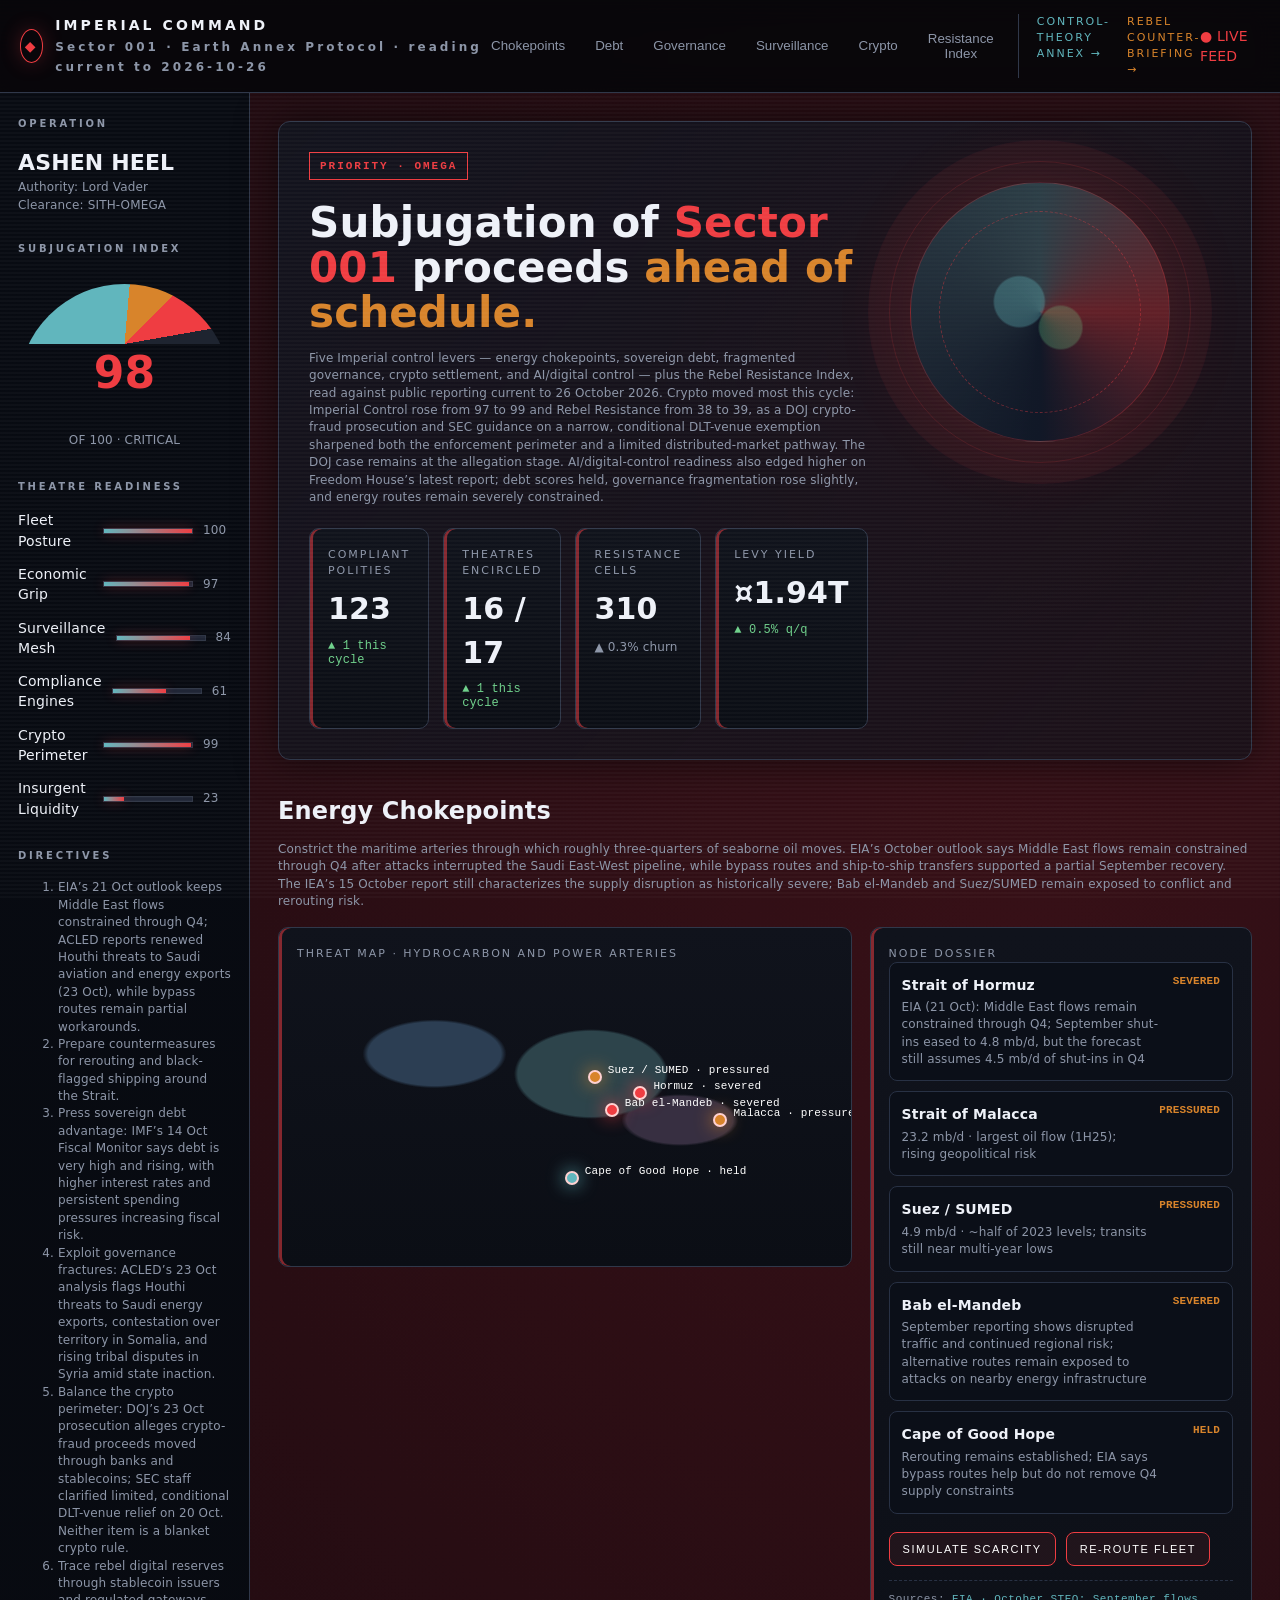
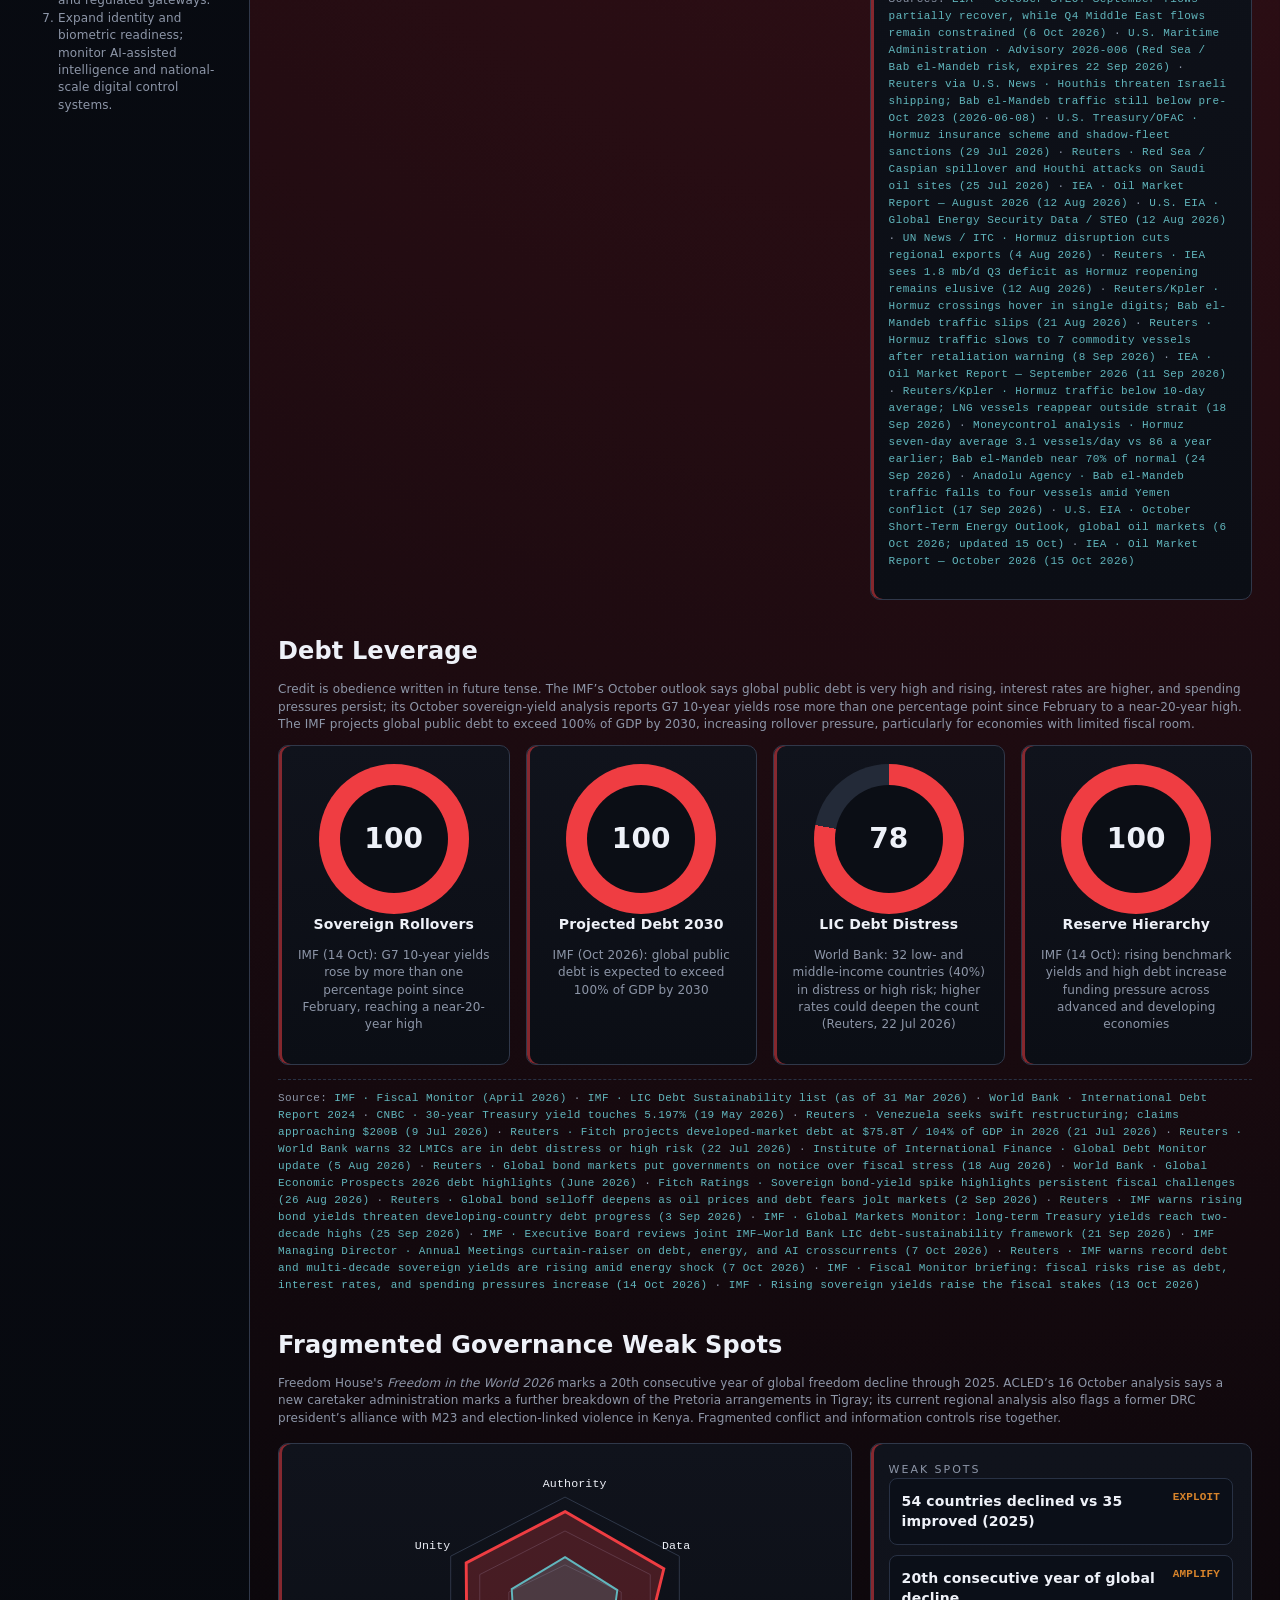
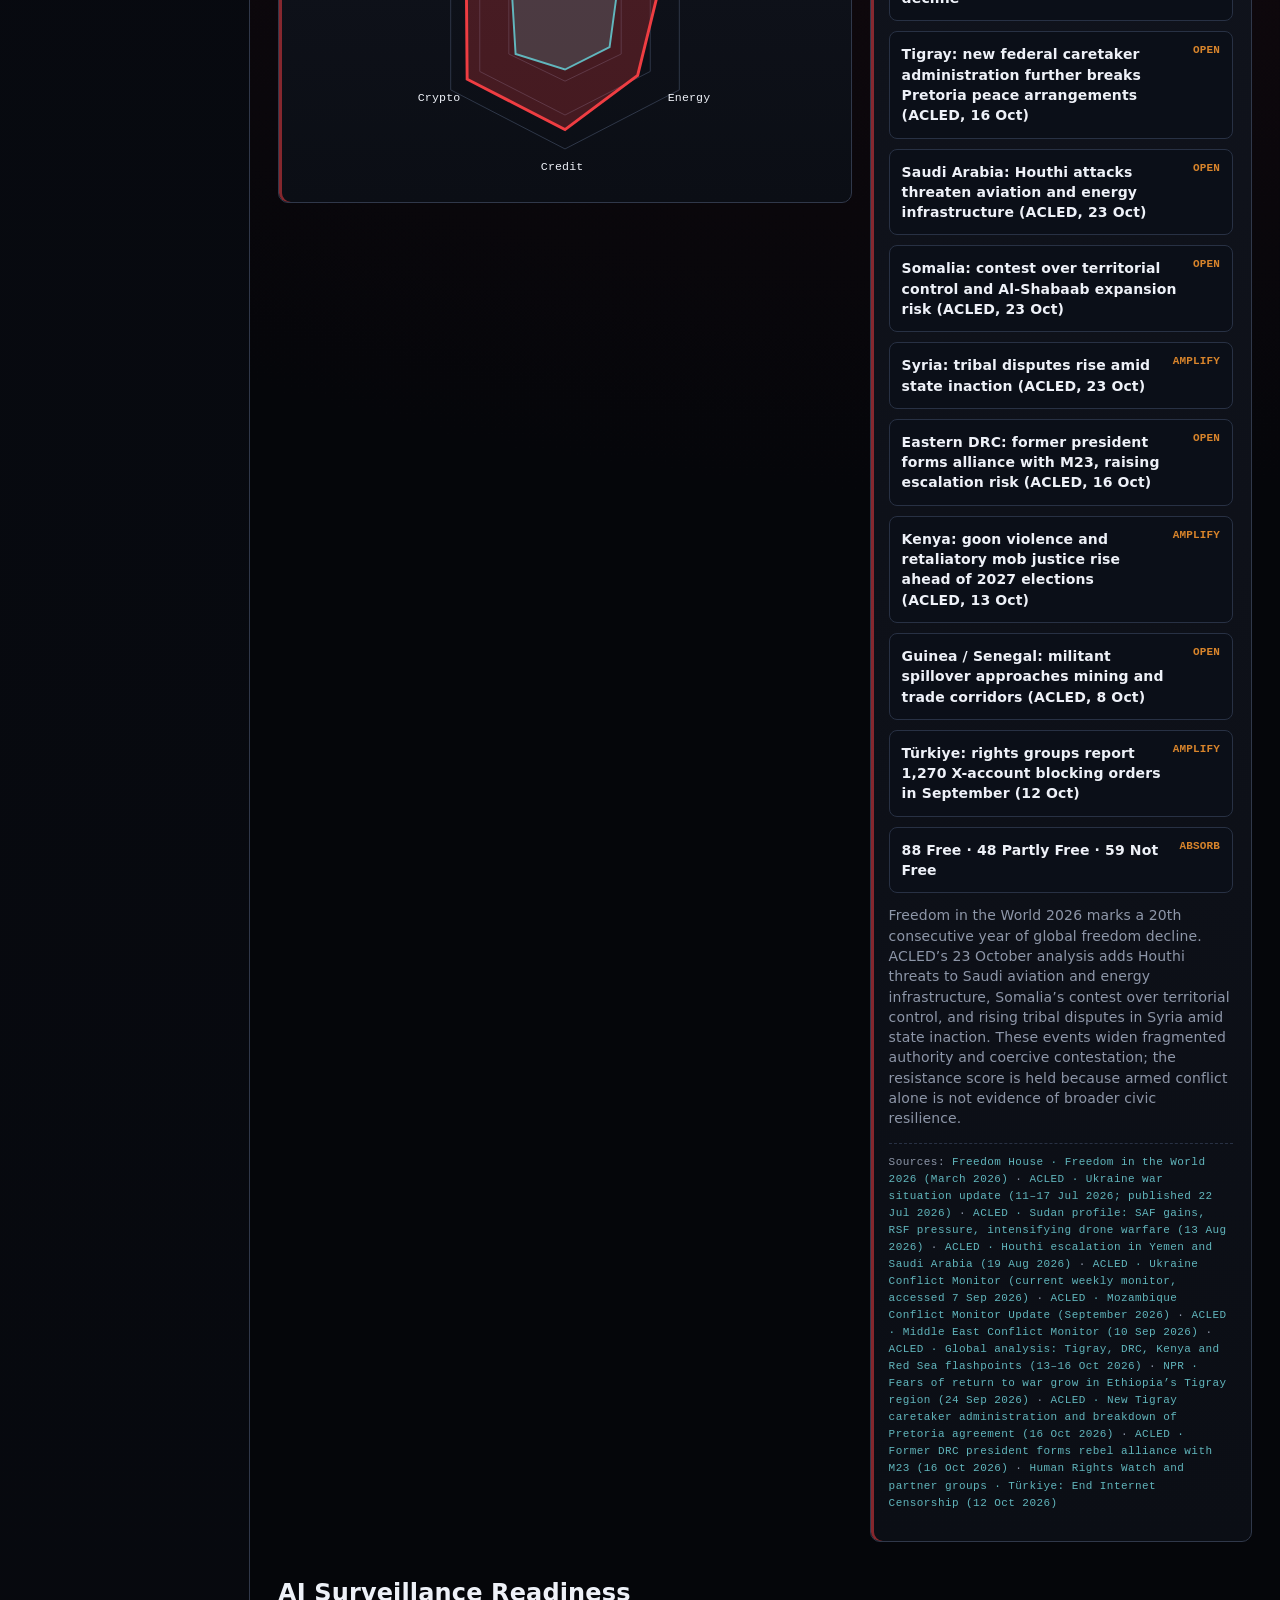
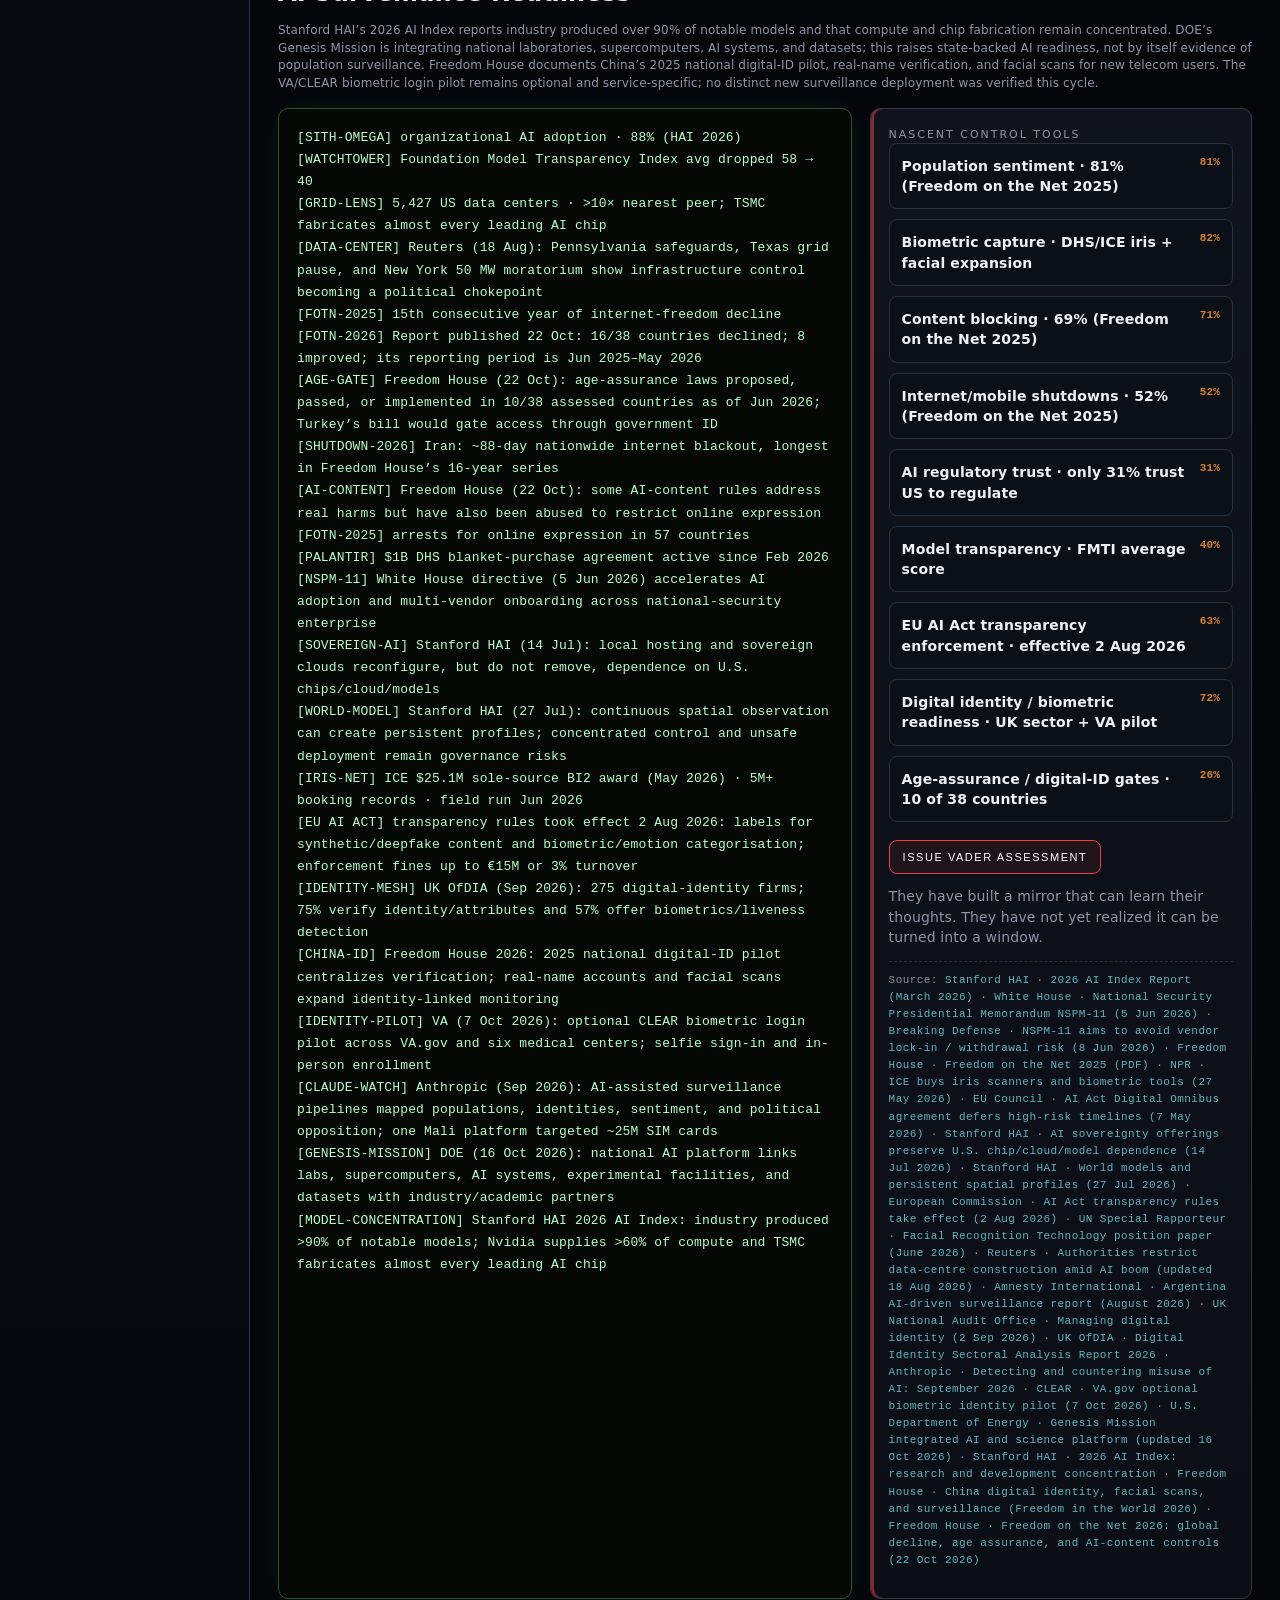
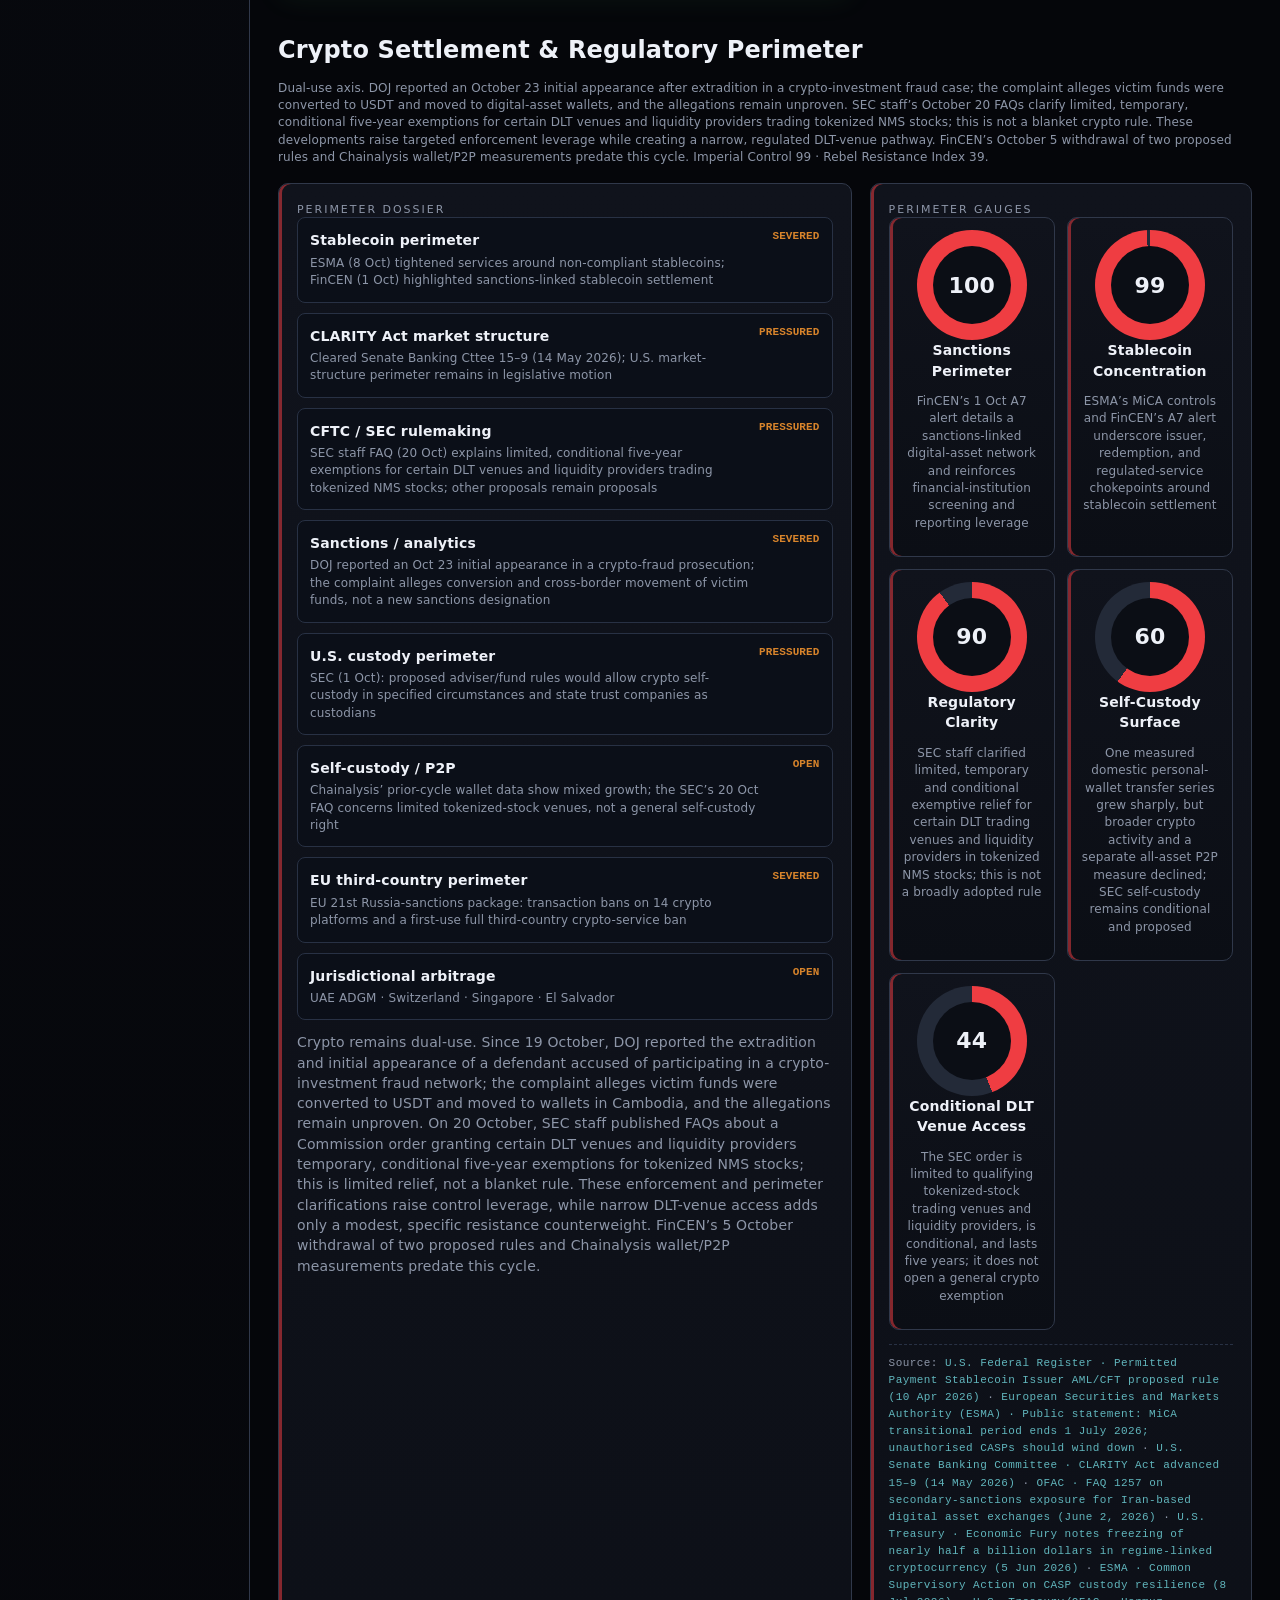
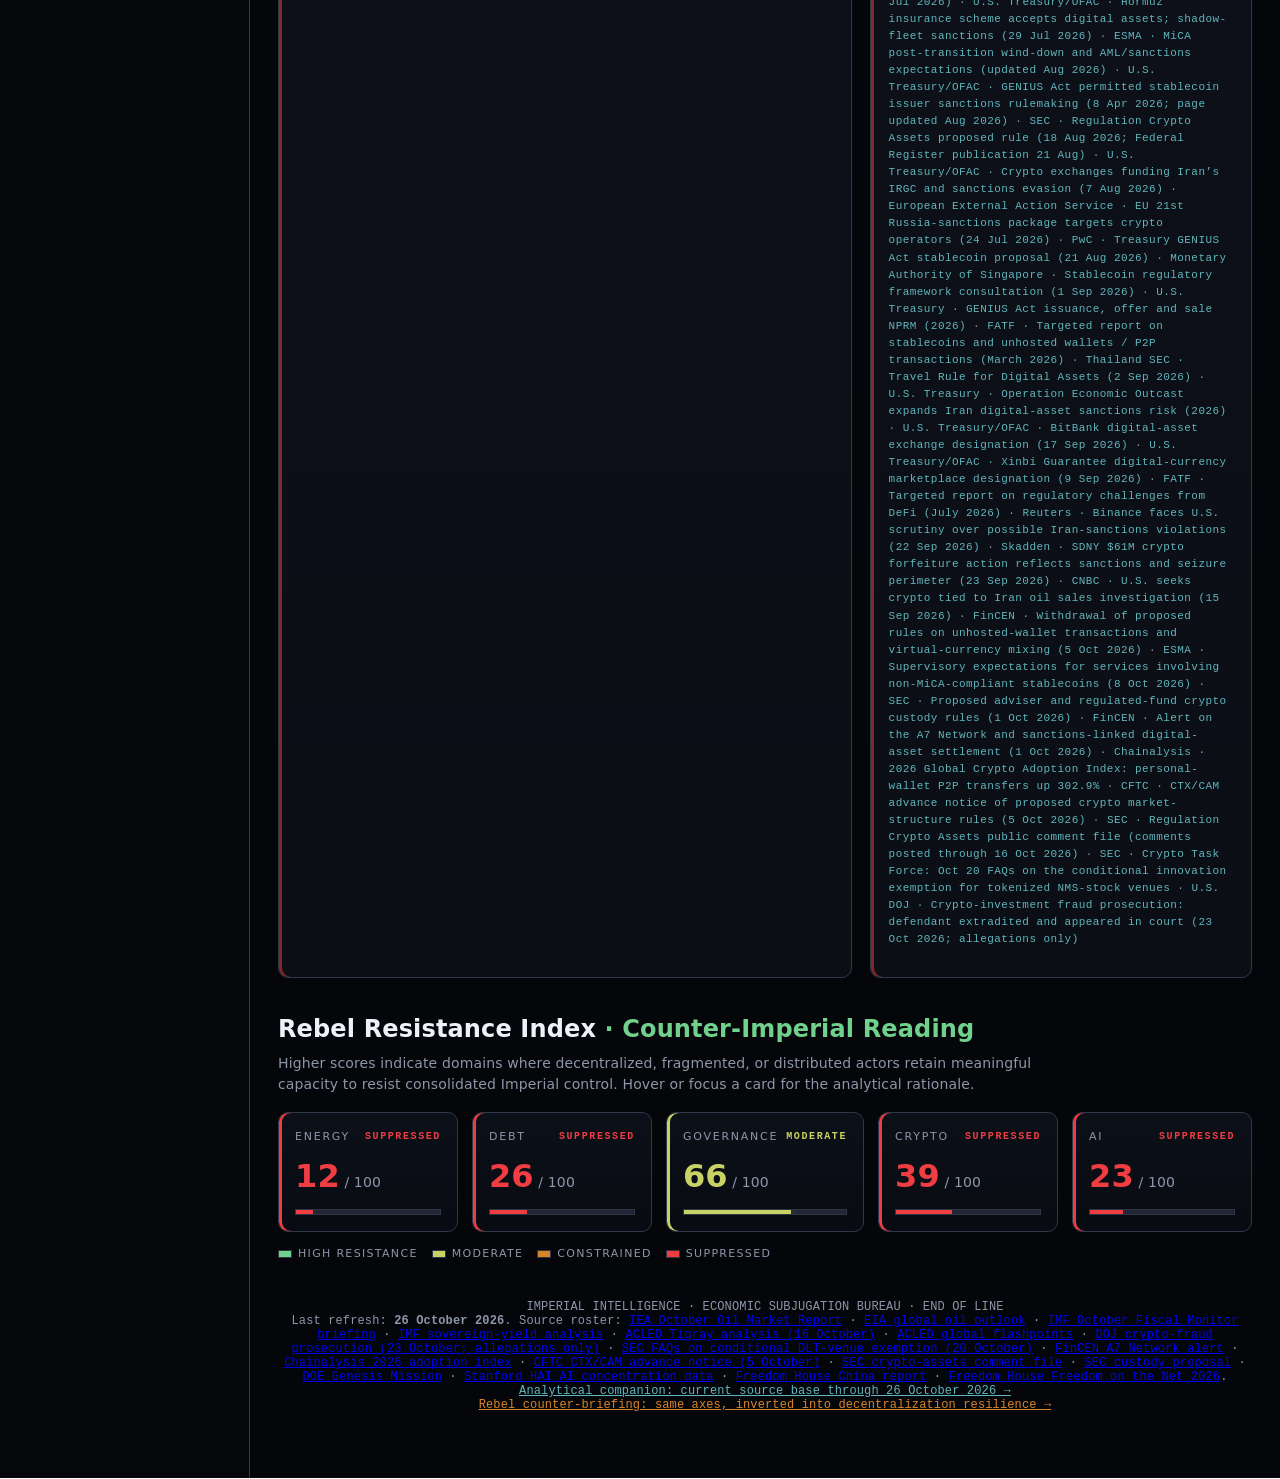
==== commit 98e33259: "Weekly metric refresh 2026-10-26" ====
--- a/index.html
+++ b/index.html
@@ -4,8 +4,8 @@
   <meta charset="utf-8">
   <meta name="viewport" content="width=device-width,initial-scale=1">
   <title>Imperial Economy Dashboard</title>
-  <meta name="description" content="Imperial economic-control dashboard across five pressure domains and the Rebel Resistance Index, refreshed against public reporting current to 19 October 2026.">
-  <link rel="stylesheet" href="css/styles.css">
+  <meta name="description" content="Imperial economic-control dashboard across five pressure domains and the Rebel Resistance Index, refreshed against public reporting current to 26 October 2026.">
+  <link rel="stylesheet" href="css/styles.css?v=20261026">
 </head>
 <body>
   <header class="top">
@@ -51,7 +51,7 @@
         <div>
           <span class="tag">PRIORITY · OMEGA</span>
           <h1>Subjugation of <span>Sector 001</span> proceeds <b>ahead of schedule.</b></h1>
-          <p class="small">Five Imperial control levers — energy chokepoints, sovereign debt, fragmented governance, crypto settlement, and AI/digital control — plus the Rebel Resistance Index, read against public reporting current to 19 October 2026. Crypto moved most: FinCEN’s A7 Network alert reinforces sanctions-linked screening, while one Chainalysis direct domestic personal-wallet measure rose sharply; its broader crypto-economy and separate all-asset P2P measures declined. Debt stress and governance fragmentation also edged higher; energy flows partially recovered but remain severely constrained. The host planet remains unaware of full-spectrum encirclement.</p>
+        <p class="small">Five Imperial control levers — energy chokepoints, sovereign debt, fragmented governance, crypto settlement, and AI/digital control — plus the Rebel Resistance Index, read against public reporting current to 26 October 2026. Crypto moved most this cycle: Imperial Control rose from 97 to 99 and Rebel Resistance from 38 to 39, as a DOJ crypto-fraud prosecution and SEC guidance on a narrow, conditional DLT-venue exemption sharpened both the enforcement perimeter and a limited distributed-market pathway. The DOJ case remains at the allegation stage. AI/digital-control readiness also edged higher on Freedom House’s latest report; debt scores held, governance fragmentation rose slightly, and energy routes remain severely constrained.</p>
           <div class="cards" id="controlCards"></div>
         </div>
         <div class="orb">
@@ -138,7 +138,7 @@
 
       <section id="crypto" class="section">
         <h2>Crypto Settlement &amp; Regulatory Perimeter</h2>
-        <p class="small">Dual-use axis. FinCEN’s 1 October A7 Network alert reinforces sanctions-linked screening and reporting, while Chainalysis measures a 302.9% rise in one direct domestic personal-wallet transfer series during July 2025–June 2026. That signal is concentrated: the broader measured crypto economy fell 1.6% and a separate all-asset domestic P2P series fell 19.7%. CFTC’s CTX/CAM framework and SEC crypto-asset and custody proposals remain in comment-stage, not adopted rules; the SEC’s 1 October custody proposal would allow conditional self-custody for advisers and funds, not a general exemption. ESMA’s MiCA supervisory controls continue to constrain services involving non-compliant stablecoins. Imperial control remains very high, while the Rebel Resistance Index rises modestly on specific P2P growth and conditional self-custody optionality.</p>
+        <p class="small">Dual-use axis. DOJ reported an October 23 initial appearance after extradition in a crypto-investment fraud case; the complaint alleges victim funds were converted to USDT and moved to digital-asset wallets, and the allegations remain unproven. SEC staff’s October 20 FAQs clarify limited, temporary, conditional five-year exemptions for certain DLT venues and liquidity providers trading tokenized NMS stocks; this is not a blanket crypto rule. These developments raise targeted enforcement leverage while creating a narrow, regulated DLT-venue pathway. FinCEN’s October 5 withdrawal of two proposed rules and Chainalysis wallet/P2P measurements predate this cycle. Imperial Control 99 · Rebel Resistance Index 39.</p>
         <div class="grid">
           <div class="panel">
             <div class="k">Perimeter Dossier</div>
@@ -168,13 +168,15 @@
       <div class="foot">
         IMPERIAL INTELLIGENCE · ECONOMIC SUBJUGATION BUREAU · END OF LINE
         <br>
-        Last refresh: <strong>19 October 2026</strong>. Source roster:
+        Last refresh: <strong>26 October 2026</strong>. Source roster:
         <a href="https://www.iea.org/reports/oil-market-report-october-2026" target="_blank" rel="noopener">IEA October Oil Market Report</a> ·
         <a href="https://www.eia.gov/outlooks/steo/report/global_oil.php" target="_blank" rel="noopener">EIA global oil outlook</a> ·
         <a href="https://mediacenter.imf.org/news/imf---fiscal-monitor-report-annual-meetings--2026/s/1b05cec6-cde8-4b75-80ec-2b29f9fb5d19" target="_blank" rel="noopener">IMF October Fiscal Monitor briefing</a> ·
         <a href="https://www.imf.org/en/blogs/articles/2026/10/13/rising-sovereign-yields-raise-the-fiscal-stakes" target="_blank" rel="noopener">IMF sovereign-yield analysis</a> ·
         <a href="https://acleddata.com/expert-comment/does-ethiopias-new-caretaker-administration-signal-end-pretoria-peace-agreement" target="_blank" rel="noopener">ACLED Tigray analysis (16 October)</a> ·
         <a href="https://acleddata.com/global-analysis" target="_blank" rel="noopener">ACLED global flashpoints</a> ·
+        <a href="https://www.justice.gov/usao-cdca/pr/chinese-national-extradited-alleged-role-multimillion-dollar-cryptocurrency-scam" target="_blank" rel="noopener">DOJ crypto-fraud prosecution (23 October; allegations only)</a> ·
+        <a href="https://www.sec.gov/featured-topics/crypto-task-force/cryptosec" target="_blank" rel="noopener">SEC FAQs on conditional DLT-venue exemption (20 October)</a> ·
         <a href="https://www.fincen.gov/system/files/2026-10/FinCEN-Alert-A7-Network.pdf" target="_blank" rel="noopener">FinCEN A7 Network alert</a> ·
         <a href="https://www.chainalysis.com/blog/2026-global-crypto-adoption-index/" target="_blank" rel="noopener">Chainalysis 2026 adoption index</a> ·
         <a href="https://www.cftc.gov/PressRoom/PressReleases/9307-26" target="_blank" rel="noopener">CFTC CTX/CAM advance notice (5 October)</a> ·
@@ -182,16 +184,17 @@
         <a href="https://www.sec.gov/newsroom/press-releases/2026-100-sec-proposal-would-address-how-investment-advisers-funds-can-custody-crypto-assets-under-federal" target="_blank" rel="noopener">SEC custody proposal</a> ·
         <a href="https://www.energy.gov/undersecretaryforscience/genesis-mission/genesis-mission" target="_blank" rel="noopener">DOE Genesis Mission</a> ·
         <a href="https://hai.stanford.edu/ai-index/2026-ai-index-report/research-and-development" target="_blank" rel="noopener">Stanford HAI AI concentration data</a> ·
-        <a href="https://freedomhouse.org/country/china/freedom-world/2026" target="_blank" rel="noopener">Freedom House China report</a>.
+        <a href="https://freedomhouse.org/country/china/freedom-world/2026" target="_blank" rel="noopener">Freedom House China report</a> ·
+        <a href="https://freedomhouse.org/article/new-report-authoritarian-internet-controls-drive-16th-consecutive-year-decline-global" target="_blank" rel="noopener">Freedom House Freedom on the Net 2026</a>.
         <br>
-        <a href="control-theory-explainer.html" style="color:#61b6bd">Analytical companion: 2025–mid-2026 source base behind the satire →</a>
+        <a href="control-theory-explainer.html" style="color:#61b6bd">Analytical companion: current source base through 26 October 2026 →</a>
         <br>
         <a href="rebel-counter-briefing.html" style="color:#d8842b">Rebel counter-briefing: same axes, inverted into decentralization resilience →</a>
       </div>
     </main>
   </div>
 
-  <script src="js/data.js?v=20261019"></script>
-  <script src="js/app.js?v=20261019"></script>
+  <script src="js/data.js?v=20261026"></script>
+  <script src="js/app.js?v=20261026"></script>
 </body>
 </html>
--- a/css/styles.css
+++ b/css/styles.css
@@ -533,16 +533,18 @@
 }
 
 @media (max-width: 900px) {
-  .wrap { grid-template-columns: 1fr; }
+  .wrap { grid-template-columns: minmax(0, 1fr); }
   .side { border-right: 0; border-bottom: 1px solid var(--line); }
-  .hero, .grid { grid-template-columns: 1fr; }
+  .side, .main { min-width: 0; }
+  .hero, .grid { grid-template-columns: minmax(0, 1fr); }
   .cards, .gaugegrid { grid-template-columns: repeat(2, 1fr); }
   .nav { display: none; }
   .hero h1 { font-size: 32px; }
 }
 
 @media (max-width: 700px) {
-  .rri-grid { grid-template-columns: repeat(2, 1fr); }
+  .rri-grid { grid-template-columns: repeat(2, minmax(0, 1fr)); }
+  .rri-card { min-width: 0; }
   .rri-tip {
     position: fixed;
     left: 12px;
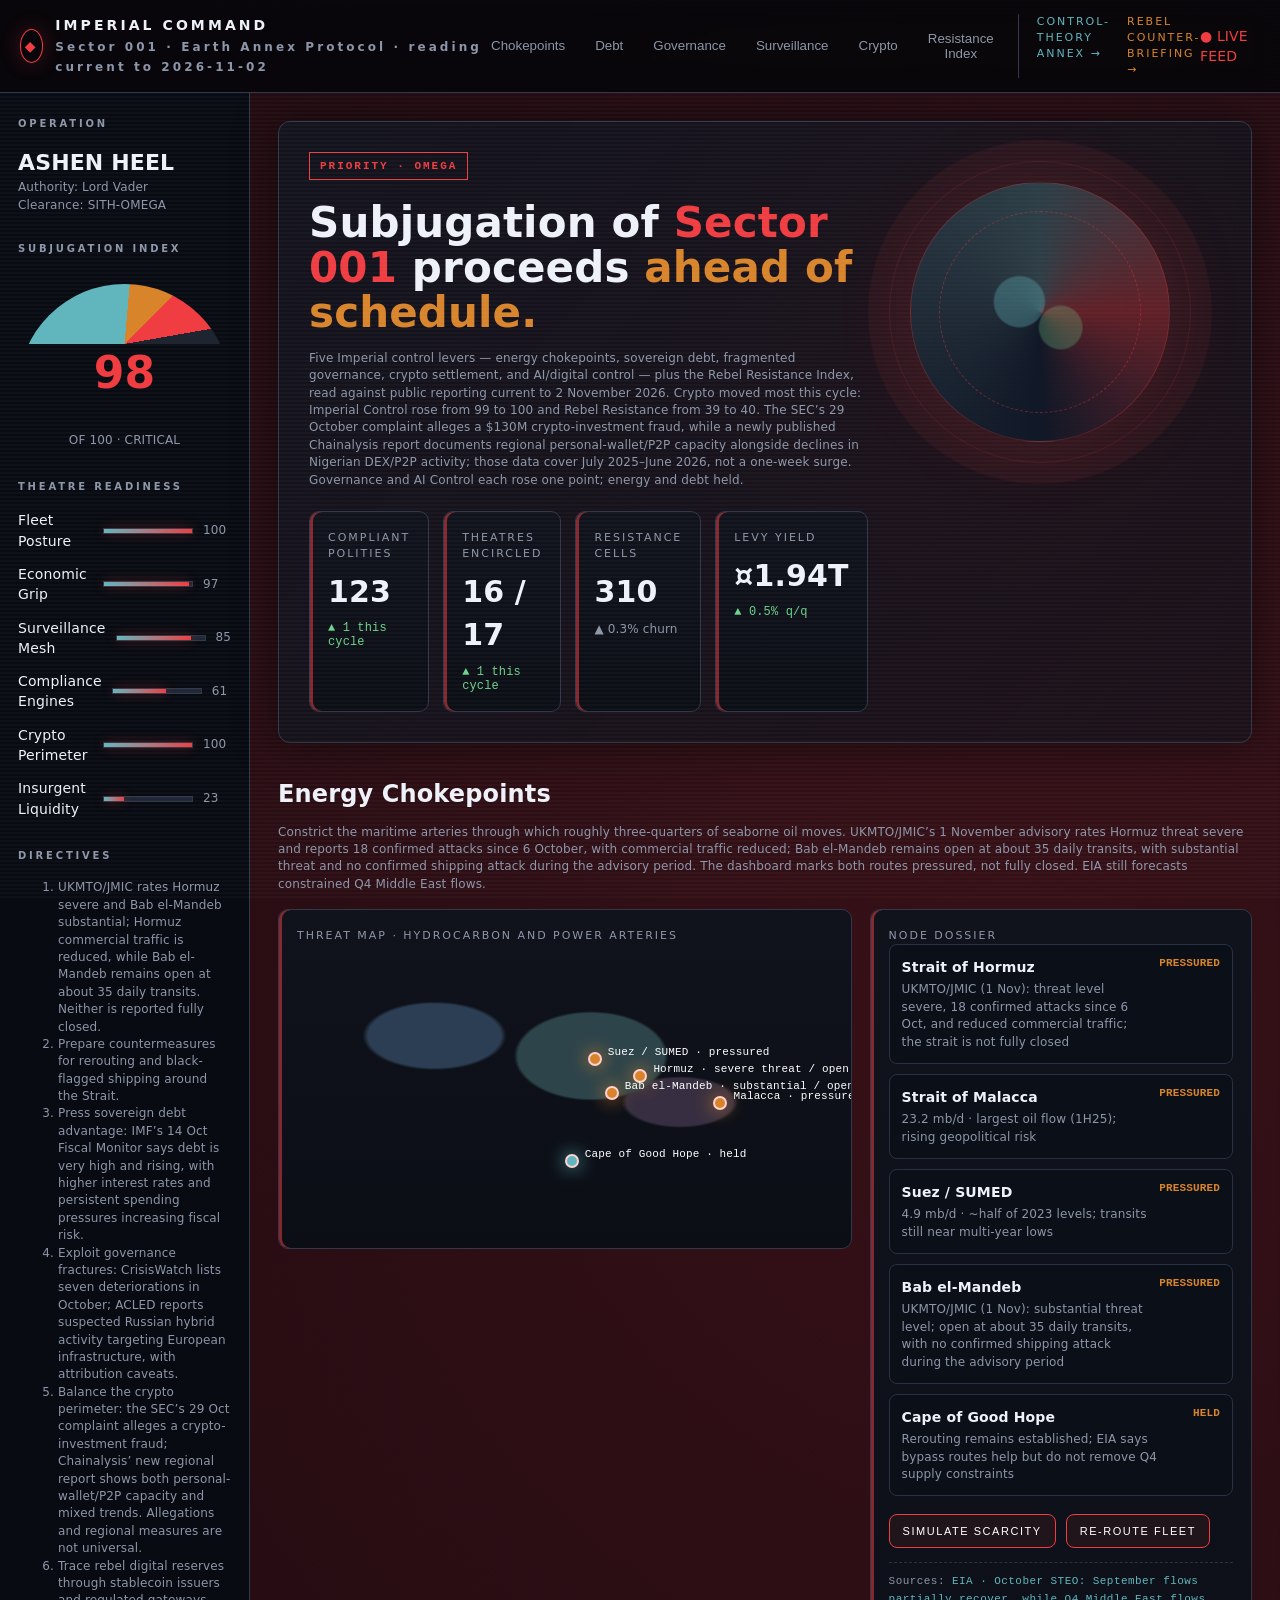
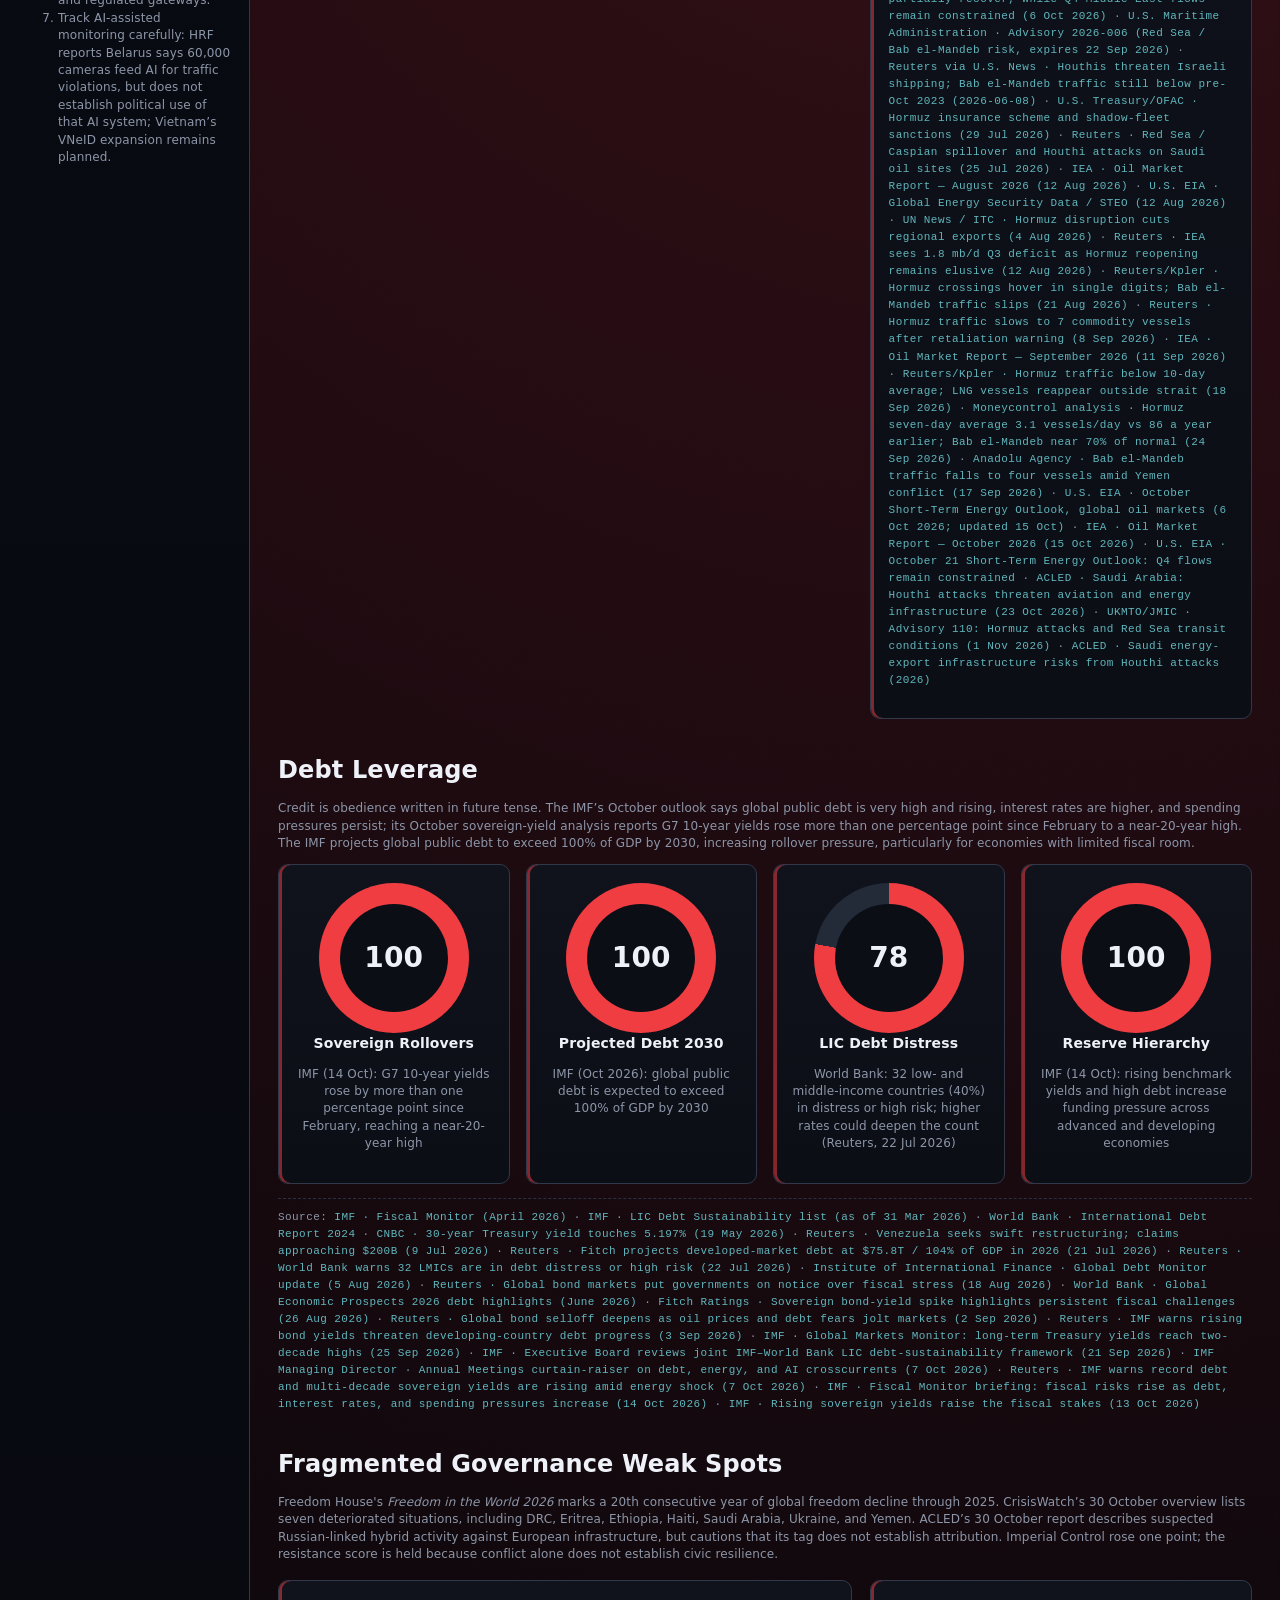
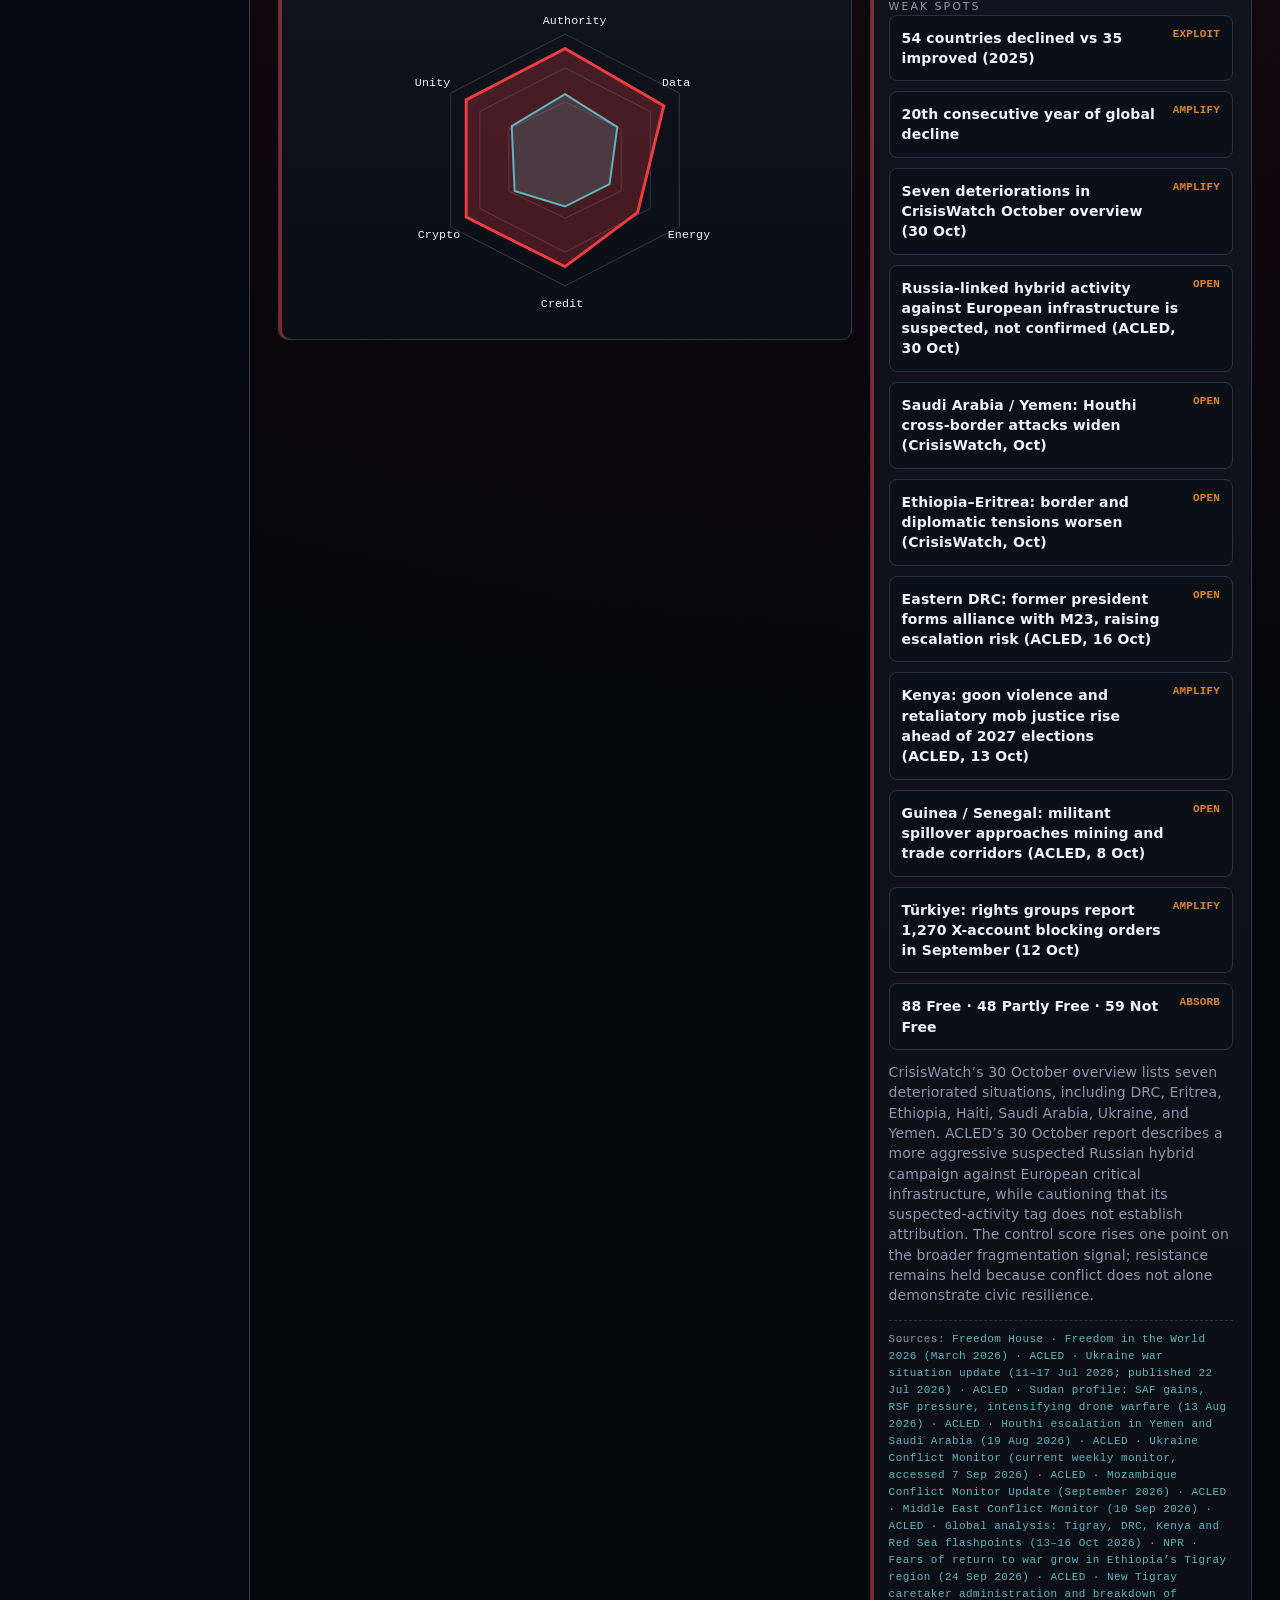
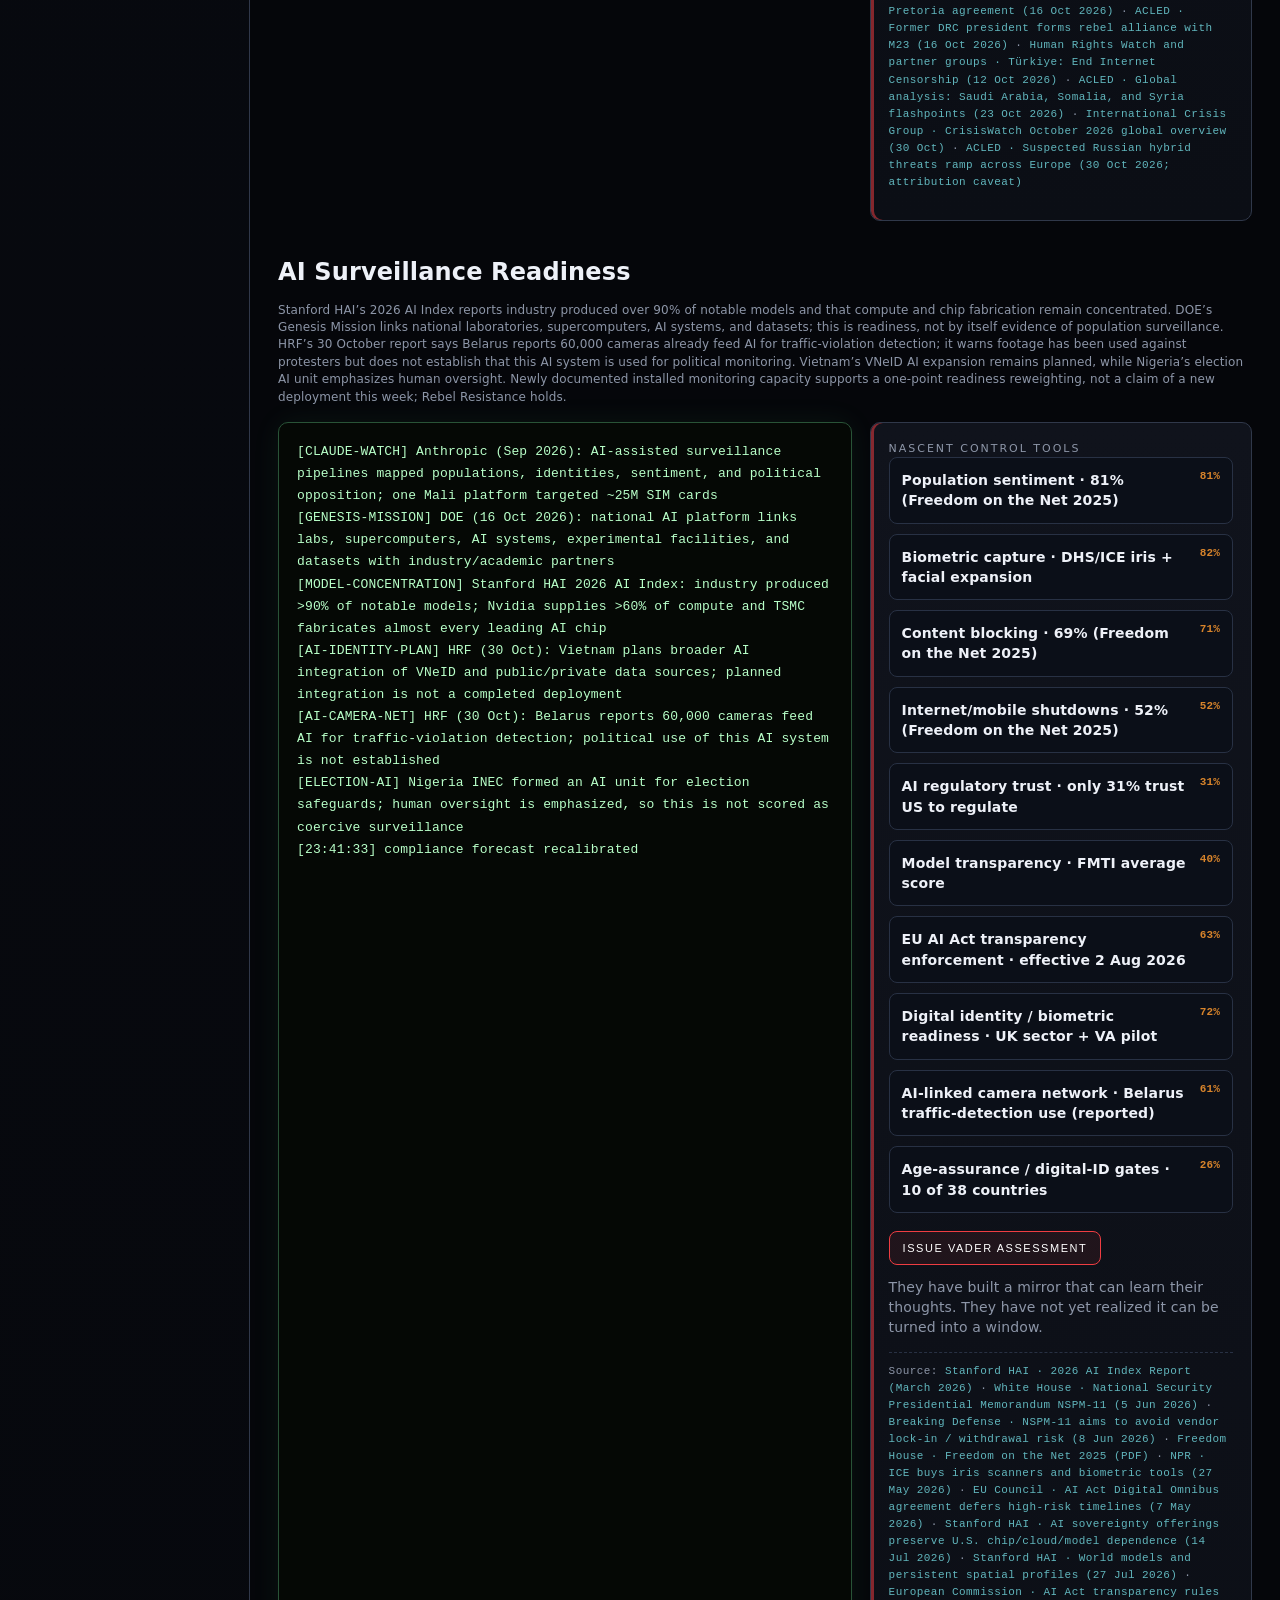
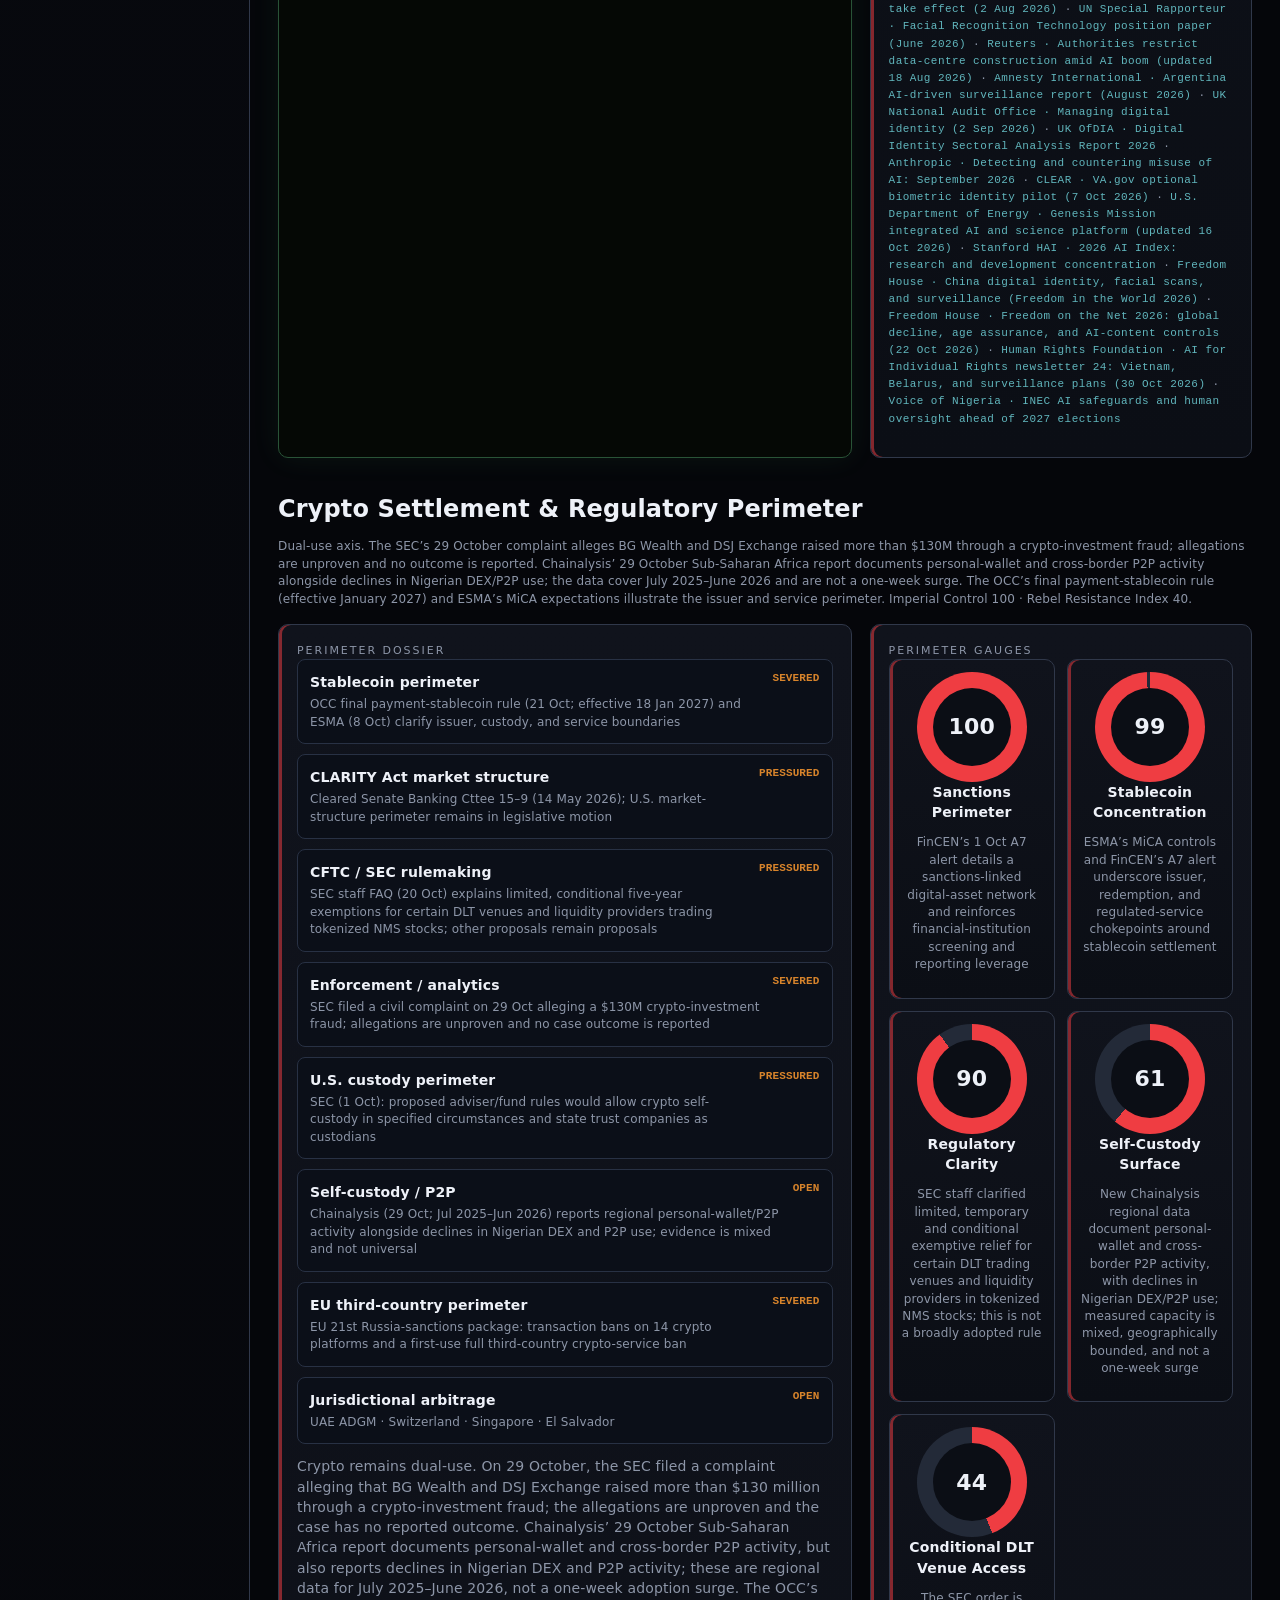
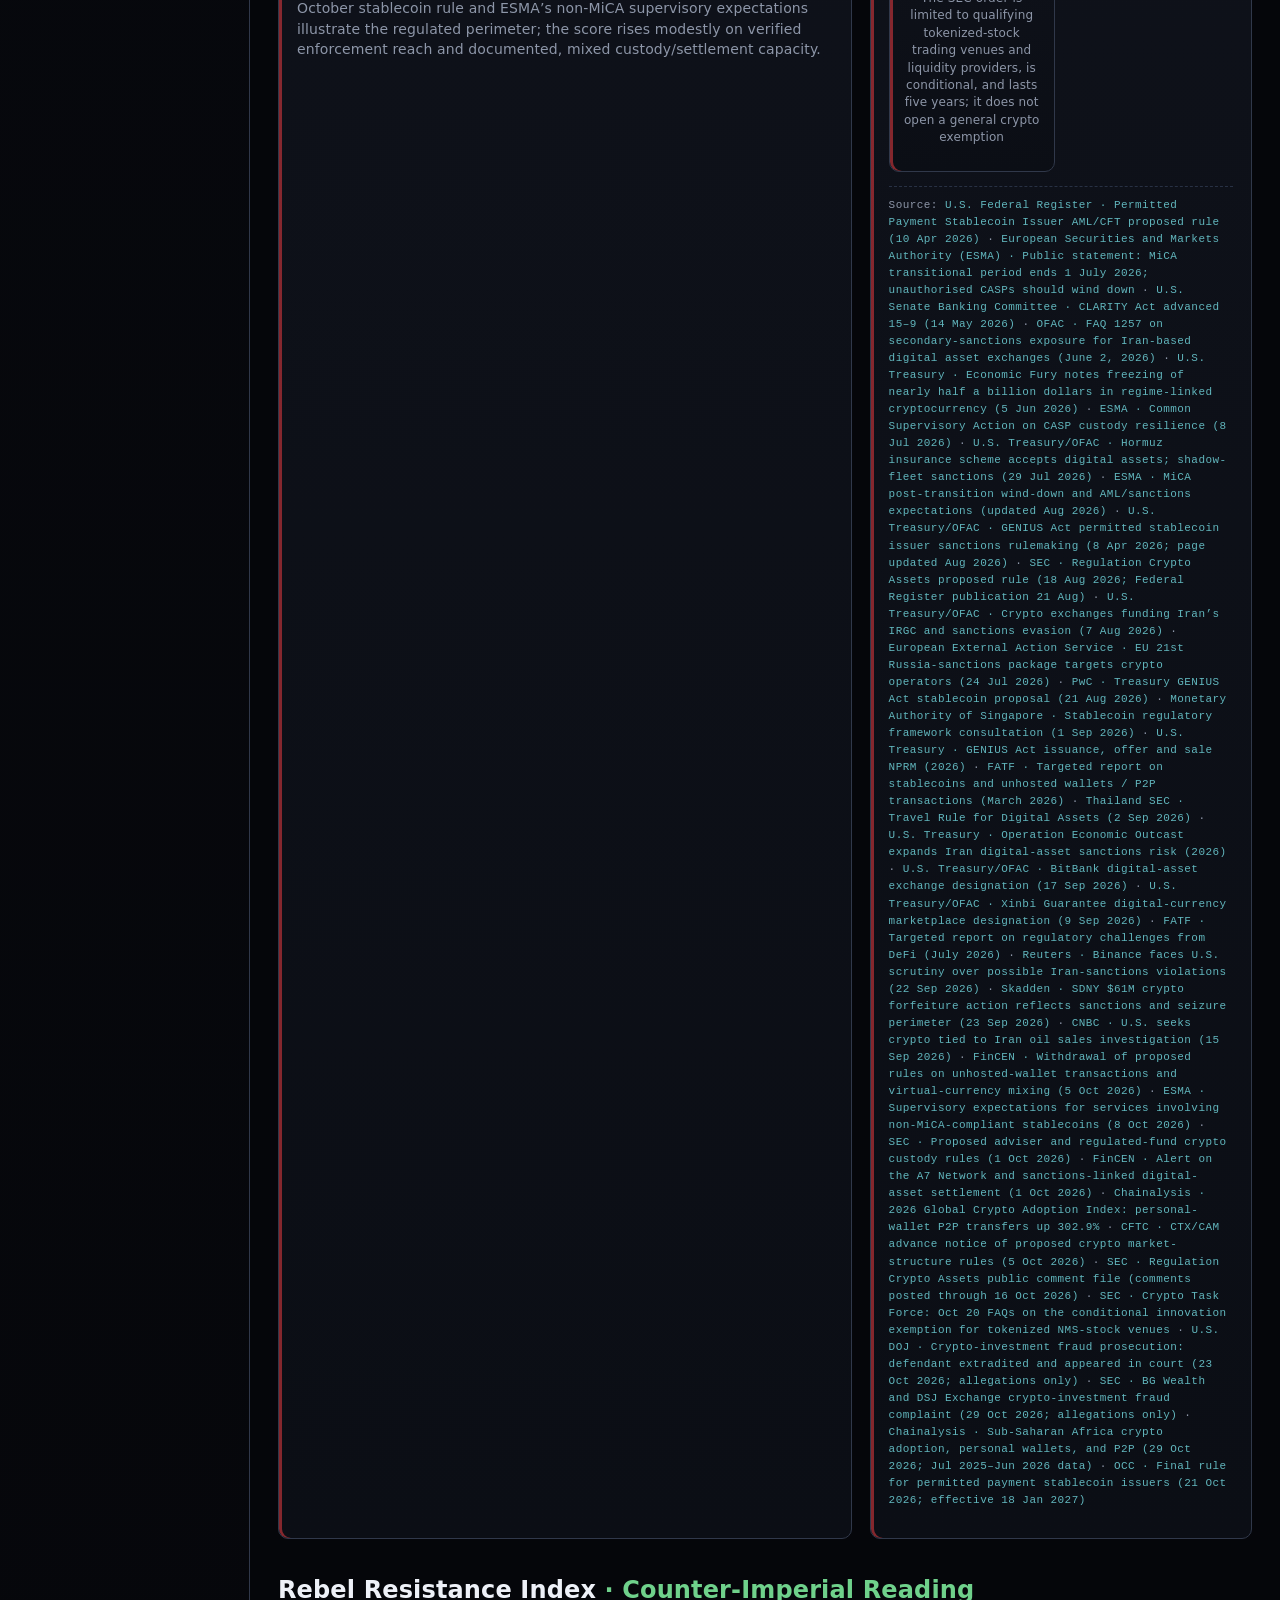
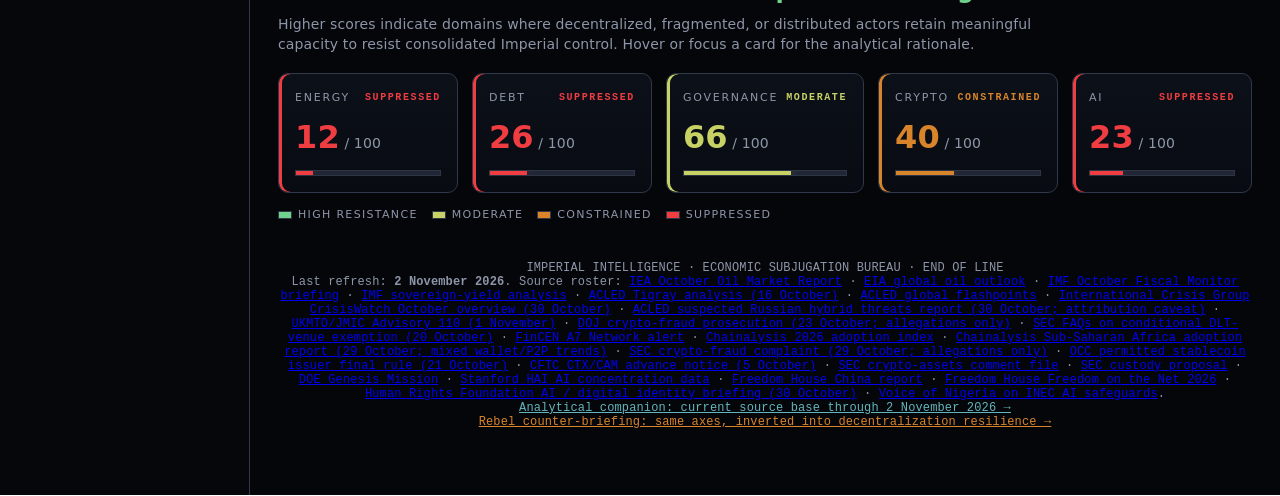
==== commit c6c582fb: "Weekly metric refresh 2026-11-02" ====
--- a/index.html
+++ b/index.html
@@ -4,8 +4,8 @@
   <meta charset="utf-8">
   <meta name="viewport" content="width=device-width,initial-scale=1">
   <title>Imperial Economy Dashboard</title>
-  <meta name="description" content="Imperial economic-control dashboard across five pressure domains and the Rebel Resistance Index, refreshed against public reporting current to 26 October 2026.">
-  <link rel="stylesheet" href="css/styles.css?v=20261026">
+  <meta name="description" content="Imperial economic-control dashboard across five pressure domains and the Rebel Resistance Index, refreshed against public reporting current to 2 November 2026.">
+  <link rel="stylesheet" href="css/styles.css?v=20261102">
 </head>
 <body>
   <header class="top">
@@ -51,7 +51,7 @@
         <div>
           <span class="tag">PRIORITY · OMEGA</span>
           <h1>Subjugation of <span>Sector 001</span> proceeds <b>ahead of schedule.</b></h1>
-        <p class="small">Five Imperial control levers — energy chokepoints, sovereign debt, fragmented governance, crypto settlement, and AI/digital control — plus the Rebel Resistance Index, read against public reporting current to 26 October 2026. Crypto moved most this cycle: Imperial Control rose from 97 to 99 and Rebel Resistance from 38 to 39, as a DOJ crypto-fraud prosecution and SEC guidance on a narrow, conditional DLT-venue exemption sharpened both the enforcement perimeter and a limited distributed-market pathway. The DOJ case remains at the allegation stage. AI/digital-control readiness also edged higher on Freedom House’s latest report; debt scores held, governance fragmentation rose slightly, and energy routes remain severely constrained.</p>
+        <p class="small">Five Imperial control levers — energy chokepoints, sovereign debt, fragmented governance, crypto settlement, and AI/digital control — plus the Rebel Resistance Index, read against public reporting current to 2 November 2026. Crypto moved most this cycle: Imperial Control rose from 99 to 100 and Rebel Resistance from 39 to 40. The SEC’s 29 October complaint alleges a $130M crypto-investment fraud, while a newly published Chainalysis report documents regional personal-wallet/P2P capacity alongside declines in Nigerian DEX/P2P activity; those data cover July 2025–June 2026, not a one-week surge. Governance and AI Control each rose one point; energy and debt held.</p>
           <div class="cards" id="controlCards"></div>
         </div>
         <div class="orb">
@@ -61,7 +61,7 @@
 
       <section id="energy" class="section">
         <h2>Energy Chokepoints</h2>
-        <p class="small">Constrict the maritime arteries through which roughly three-quarters of seaborne oil moves. EIA’s October outlook says Middle East flows remain constrained through Q4 after attacks interrupted the Saudi East-West pipeline, while bypass routes and ship-to-ship transfers supported a partial September recovery. The IEA’s 15 October report still characterizes the supply disruption as historically severe; Bab el-Mandeb and Suez/SUMED remain exposed to conflict and rerouting risk.</p>
+        <p class="small">Constrict the maritime arteries through which roughly three-quarters of seaborne oil moves. UKMTO/JMIC’s 1 November advisory rates Hormuz threat severe and reports 18 confirmed attacks since 6 October, with commercial traffic reduced; Bab el-Mandeb remains open at about 35 daily transits, with substantial threat and no confirmed shipping attack during the advisory period. The dashboard marks both routes pressured, not fully closed. EIA still forecasts constrained Q4 Middle East flows.</p>
         <div class="grid">
           <div class="panel map">
             <div class="k">Threat Map · Hydrocarbon and Power Arteries</div>
@@ -89,17 +89,17 @@
 
       <section id="governance" class="section">
         <h2>Fragmented Governance Weak Spots</h2>
-        <p class="small">Freedom House's <em>Freedom in the World 2026</em> marks a 20th consecutive year of global freedom decline through 2025. ACLED’s 16 October analysis says a new caretaker administration marks a further breakdown of the Pretoria arrangements in Tigray; its current regional analysis also flags a former DRC president’s alliance with M23 and election-linked violence in Kenya. Fragmented conflict and information controls rise together.</p>
+        <p class="small">Freedom House's <em>Freedom in the World 2026</em> marks a 20th consecutive year of global freedom decline through 2025. CrisisWatch’s 30 October overview lists seven deteriorated situations, including DRC, Eritrea, Ethiopia, Haiti, Saudi Arabia, Ukraine, and Yemen. ACLED’s 30 October report describes suspected Russian-linked hybrid activity against European infrastructure, but cautions that its tag does not establish attribution. Imperial Control rose one point; the resistance score is held because conflict alone does not establish civic resilience.</p>
         <div class="grid">
           <div class="panel radar">
-            <svg viewBox="0 0 320 320" role="img" aria-label="Imperial leverage radar">
+            <svg viewBox="0 0 320 320" role="img" aria-label="Imperial leverage radar across authority, data, energy, credit, crypto, and unity; Crypto Imperial Control 100 and Rebel Resistance 40.">
               <g fill="none" stroke="#30384a">
                 <polygon points="160,30 278,91 278,229 160,290 42,229 42,91"/>
                 <polygon points="160,65 248,110 248,210 160,255 72,210 72,110"/>
                 <polygon points="160,100 218,128 218,192 160,220 102,192 102,128"/>
               </g>
-              <polygon points="160,45 262,104 235,214 160,270 59,218 58,98" fill="#ef3d4240" stroke="#ef3d42" stroke-width="3"/>
-              <polygon points="160,92 214,126 206,185 160,208 109,192 105,125" fill="#61b6bd33" stroke="#61b6bd" stroke-width="2"/>
+              <polygon points="160,45 262,104 235,214 160,270 58,219 58,98" fill="#ef3d4240" stroke="#ef3d42" stroke-width="3"/>
+              <polygon points="160,92 214,126 206,185 160,208 108,192 105,125" fill="#61b6bd33" stroke="#61b6bd" stroke-width="2"/>
               <g fill="#eef1f8" font-size="12" font-family="monospace">
                 <text x="137" y="20">Authority</text>
                 <text x="260" y="84">Data</text>
@@ -121,7 +121,7 @@
 
       <section id="ai" class="section">
         <h2>AI Surveillance Readiness</h2>
-        <p class="small">Stanford HAI’s 2026 AI Index reports industry produced over 90% of notable models and that compute and chip fabrication remain concentrated. DOE’s Genesis Mission is integrating national laboratories, supercomputers, AI systems, and datasets; this raises state-backed AI readiness, not by itself evidence of population surveillance. Freedom House documents China’s 2025 national digital-ID pilot, real-name verification, and facial scans for new telecom users. The VA/CLEAR biometric login pilot remains optional and service-specific; no distinct new surveillance deployment was verified this cycle.</p>
+        <p class="small">Stanford HAI’s 2026 AI Index reports industry produced over 90% of notable models and that compute and chip fabrication remain concentrated. DOE’s Genesis Mission links national laboratories, supercomputers, AI systems, and datasets; this is readiness, not by itself evidence of population surveillance. HRF’s 30 October report says Belarus reports 60,000 cameras already feed AI for traffic-violation detection; it warns footage has been used against protesters but does not establish that this AI system is used for political monitoring. Vietnam’s VNeID AI expansion remains planned, while Nigeria’s election AI unit emphasizes human oversight. Newly documented installed monitoring capacity supports a one-point readiness reweighting, not a claim of a new deployment this week; Rebel Resistance holds.</p>
         <div class="grid">
           <div class="panel terminal" id="terminal"></div>
           <div class="panel">
@@ -138,7 +138,7 @@
 
       <section id="crypto" class="section">
         <h2>Crypto Settlement &amp; Regulatory Perimeter</h2>
-        <p class="small">Dual-use axis. DOJ reported an October 23 initial appearance after extradition in a crypto-investment fraud case; the complaint alleges victim funds were converted to USDT and moved to digital-asset wallets, and the allegations remain unproven. SEC staff’s October 20 FAQs clarify limited, temporary, conditional five-year exemptions for certain DLT venues and liquidity providers trading tokenized NMS stocks; this is not a blanket crypto rule. These developments raise targeted enforcement leverage while creating a narrow, regulated DLT-venue pathway. FinCEN’s October 5 withdrawal of two proposed rules and Chainalysis wallet/P2P measurements predate this cycle. Imperial Control 99 · Rebel Resistance Index 39.</p>
+        <p class="small">Dual-use axis. The SEC’s 29 October complaint alleges BG Wealth and DSJ Exchange raised more than $130M through a crypto-investment fraud; allegations are unproven and no outcome is reported. Chainalysis’ 29 October Sub-Saharan Africa report documents personal-wallet and cross-border P2P activity alongside declines in Nigerian DEX/P2P use; the data cover July 2025–June 2026 and are not a one-week surge. The OCC’s final payment-stablecoin rule (effective January 2027) and ESMA’s MiCA expectations illustrate the issuer and service perimeter. Imperial Control 100 · Rebel Resistance Index 40.</p>
         <div class="grid">
           <div class="panel">
             <div class="k">Perimeter Dossier</div>
@@ -168,33 +168,41 @@
       <div class="foot">
         IMPERIAL INTELLIGENCE · ECONOMIC SUBJUGATION BUREAU · END OF LINE
         <br>
-        Last refresh: <strong>26 October 2026</strong>. Source roster:
+        Last refresh: <strong>2 November 2026</strong>. Source roster:
         <a href="https://www.iea.org/reports/oil-market-report-october-2026" target="_blank" rel="noopener">IEA October Oil Market Report</a> ·
         <a href="https://www.eia.gov/outlooks/steo/report/global_oil.php" target="_blank" rel="noopener">EIA global oil outlook</a> ·
         <a href="https://mediacenter.imf.org/news/imf---fiscal-monitor-report-annual-meetings--2026/s/1b05cec6-cde8-4b75-80ec-2b29f9fb5d19" target="_blank" rel="noopener">IMF October Fiscal Monitor briefing</a> ·
         <a href="https://www.imf.org/en/blogs/articles/2026/10/13/rising-sovereign-yields-raise-the-fiscal-stakes" target="_blank" rel="noopener">IMF sovereign-yield analysis</a> ·
         <a href="https://acleddata.com/expert-comment/does-ethiopias-new-caretaker-administration-signal-end-pretoria-peace-agreement" target="_blank" rel="noopener">ACLED Tigray analysis (16 October)</a> ·
         <a href="https://acleddata.com/global-analysis" target="_blank" rel="noopener">ACLED global flashpoints</a> ·
+        <a href="https://www.crisisgroup.org/es/crisiswatch" target="_blank" rel="noopener">International Crisis Group CrisisWatch October overview (30 October)</a> ·
+        <a href="https://acleddata.com/report/sabotage-escalation-russias-hybrid-threats-ramp-across-europe" target="_blank" rel="noopener">ACLED suspected Russian hybrid threats report (30 October; attribution caveat)</a> ·
+        <a href="https://www.ukmto.org/-/media/ukmto/products/jmic_advisory_update_110_01-nov-1.pdf?rev=d2be223caff04f09bbf58d94c9aa8e0a" target="_blank" rel="noopener">UKMTO/JMIC Advisory 110 (1 November)</a> ·
         <a href="https://www.justice.gov/usao-cdca/pr/chinese-national-extradited-alleged-role-multimillion-dollar-cryptocurrency-scam" target="_blank" rel="noopener">DOJ crypto-fraud prosecution (23 October; allegations only)</a> ·
         <a href="https://www.sec.gov/featured-topics/crypto-task-force/cryptosec" target="_blank" rel="noopener">SEC FAQs on conditional DLT-venue exemption (20 October)</a> ·
         <a href="https://www.fincen.gov/system/files/2026-10/FinCEN-Alert-A7-Network.pdf" target="_blank" rel="noopener">FinCEN A7 Network alert</a> ·
         <a href="https://www.chainalysis.com/blog/2026-global-crypto-adoption-index/" target="_blank" rel="noopener">Chainalysis 2026 adoption index</a> ·
+        <a href="https://www.chainalysis.com/blog/sub-saharan-africa-crypto-adoption-2026/" target="_blank" rel="noopener">Chainalysis Sub-Saharan Africa adoption report (29 October; mixed wallet/P2P trends)</a> ·
+        <a href="https://www.sec.gov/enforcement-litigation/litigation-releases/lr-26679" target="_blank" rel="noopener">SEC crypto-fraud complaint (29 October; allegations only)</a> ·
+        <a href="https://www.occ.gov/news-issuances/news-releases/2026/nr-occ-2026-92.html" target="_blank" rel="noopener">OCC permitted stablecoin issuer final rule (21 October)</a> ·
         <a href="https://www.cftc.gov/PressRoom/PressReleases/9307-26" target="_blank" rel="noopener">CFTC CTX/CAM advance notice (5 October)</a> ·
         <a href="https://www.sec.gov/rules-regulations/public-comments/s7-2026-27" target="_blank" rel="noopener">SEC crypto-assets comment file</a> ·
         <a href="https://www.sec.gov/newsroom/press-releases/2026-100-sec-proposal-would-address-how-investment-advisers-funds-can-custody-crypto-assets-under-federal" target="_blank" rel="noopener">SEC custody proposal</a> ·
         <a href="https://www.energy.gov/undersecretaryforscience/genesis-mission/genesis-mission" target="_blank" rel="noopener">DOE Genesis Mission</a> ·
         <a href="https://hai.stanford.edu/ai-index/2026-ai-index-report/research-and-development" target="_blank" rel="noopener">Stanford HAI AI concentration data</a> ·
         <a href="https://freedomhouse.org/country/china/freedom-world/2026" target="_blank" rel="noopener">Freedom House China report</a> ·
-        <a href="https://freedomhouse.org/article/new-report-authoritarian-internet-controls-drive-16th-consecutive-year-decline-global" target="_blank" rel="noopener">Freedom House Freedom on the Net 2026</a>.
+        <a href="https://freedomhouse.org/article/new-report-authoritarian-internet-controls-drive-16th-consecutive-year-decline-global" target="_blank" rel="noopener">Freedom House Freedom on the Net 2026</a> ·
+        <a href="https://hrf.org/latest/hrfs-ai-for-individual-rights-newsletter-24/" target="_blank" rel="noopener">Human Rights Foundation AI / digital identity briefing (30 October)</a> ·
+        <a href="https://von.gov.ng/inec-unveils-ai-safeguards-ahead-of-2027-elections/" target="_blank" rel="noopener">Voice of Nigeria on INEC AI safeguards</a>.
         <br>
-        <a href="control-theory-explainer.html" style="color:#61b6bd">Analytical companion: current source base through 26 October 2026 →</a>
+        <a href="control-theory-explainer.html" style="color:#61b6bd">Analytical companion: current source base through 2 November 2026 →</a>
         <br>
         <a href="rebel-counter-briefing.html" style="color:#d8842b">Rebel counter-briefing: same axes, inverted into decentralization resilience →</a>
       </div>
     </main>
   </div>
 
-  <script src="js/data.js?v=20261026"></script>
-  <script src="js/app.js?v=20261026"></script>
+  <script src="js/data.js?v=20261102"></script>
+  <script src="js/app.js?v=20261102"></script>
 </body>
 </html>
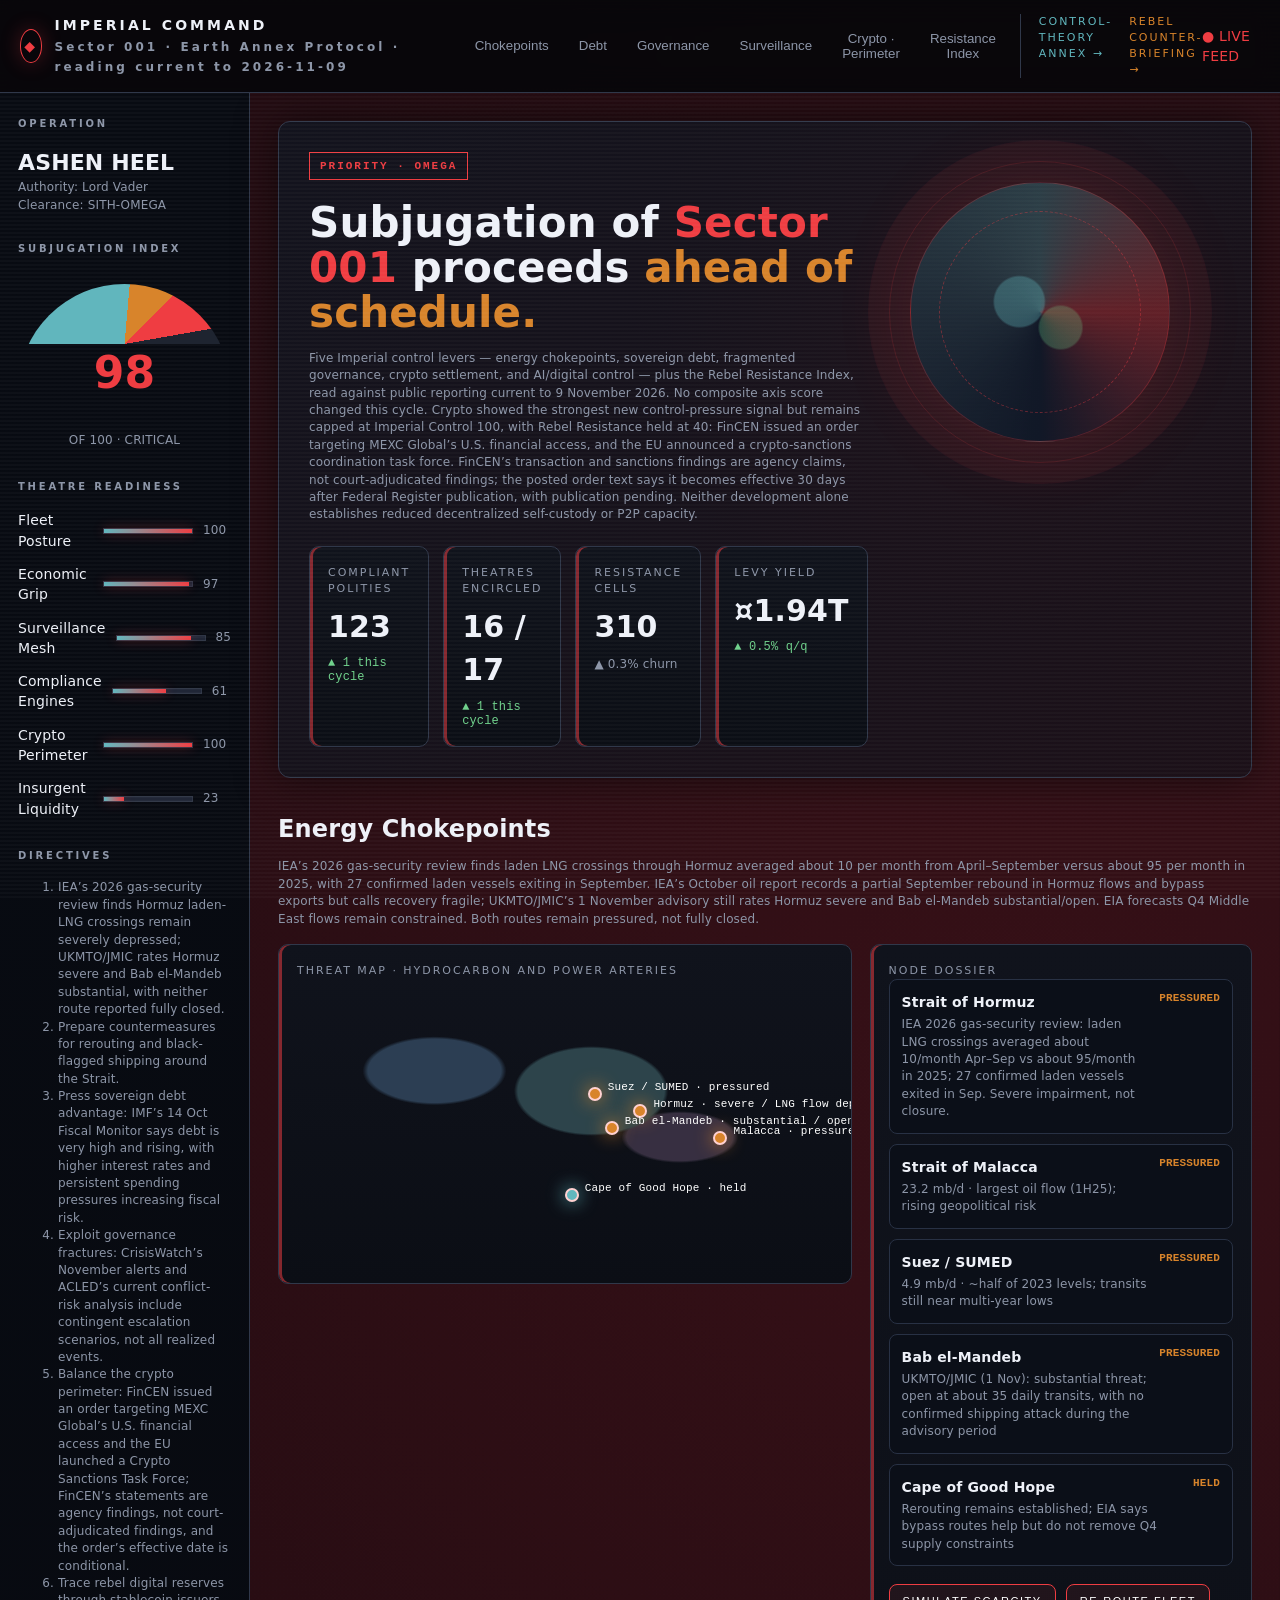
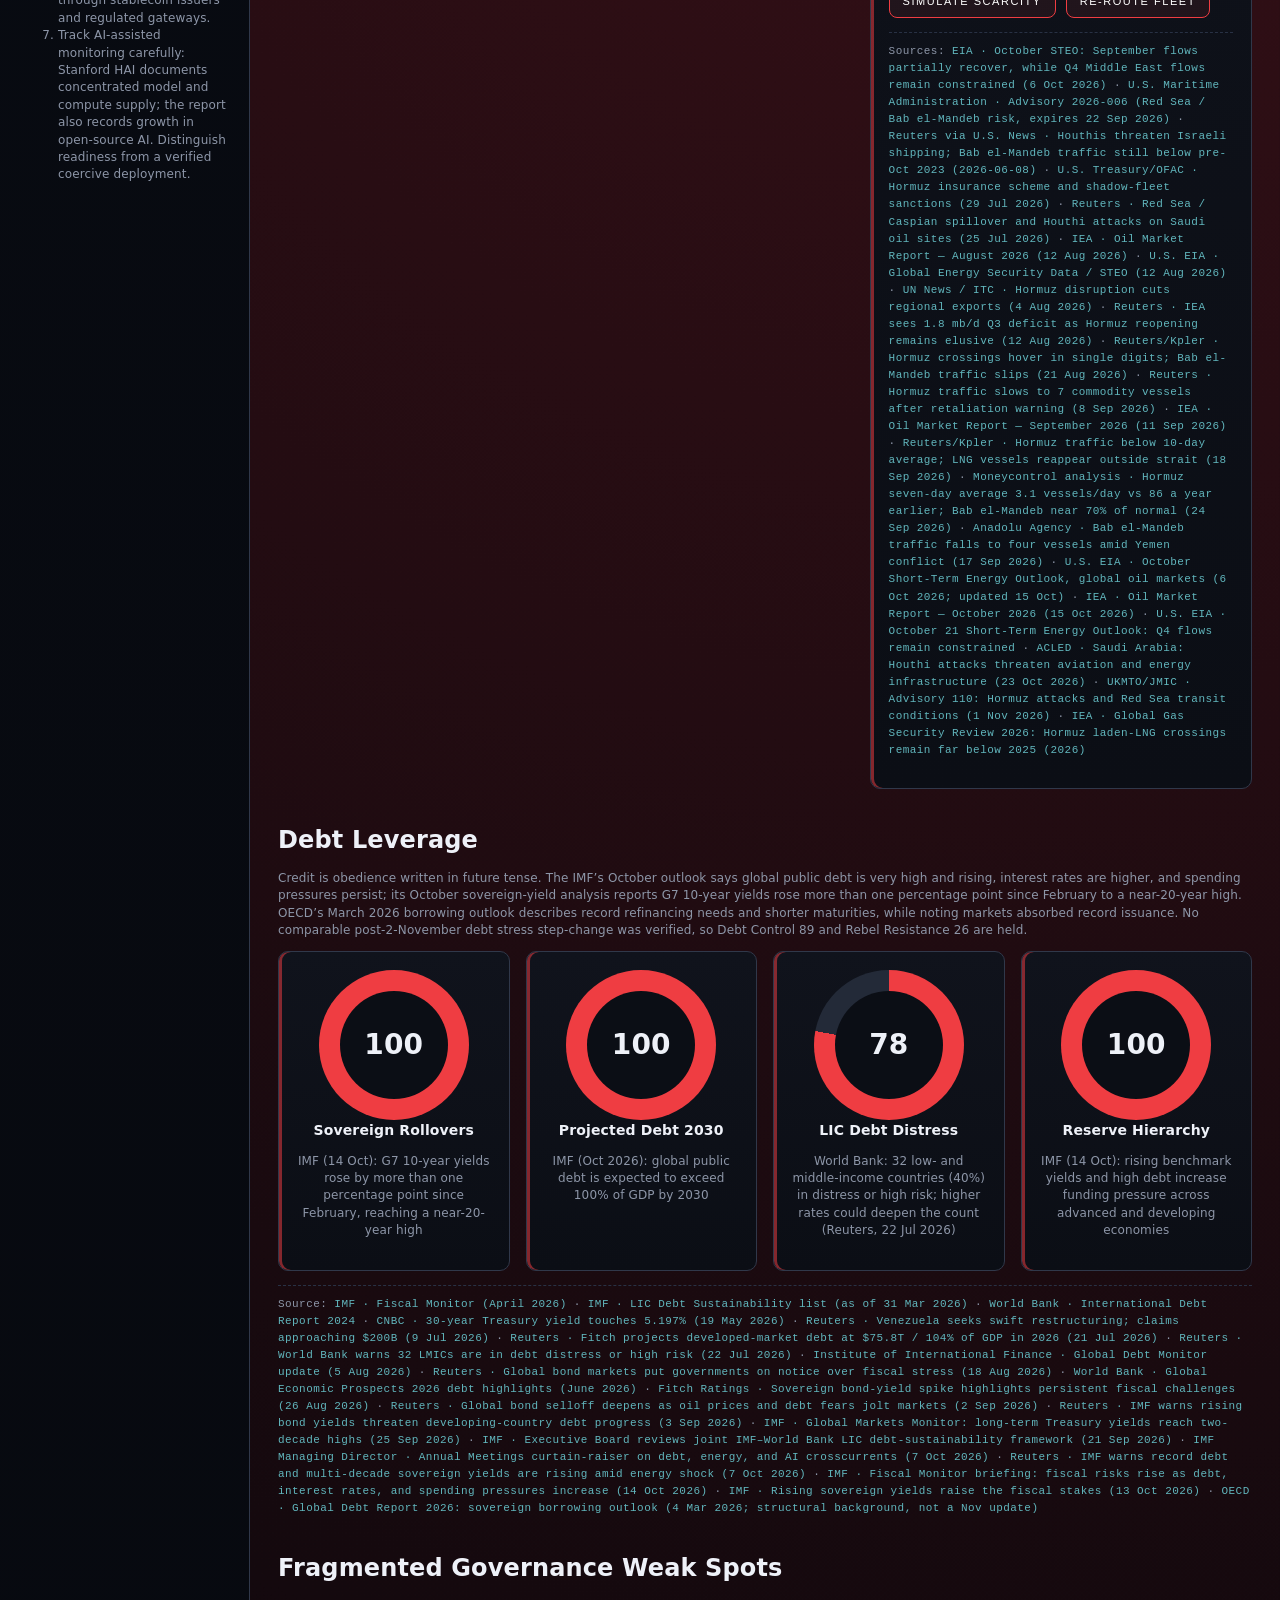
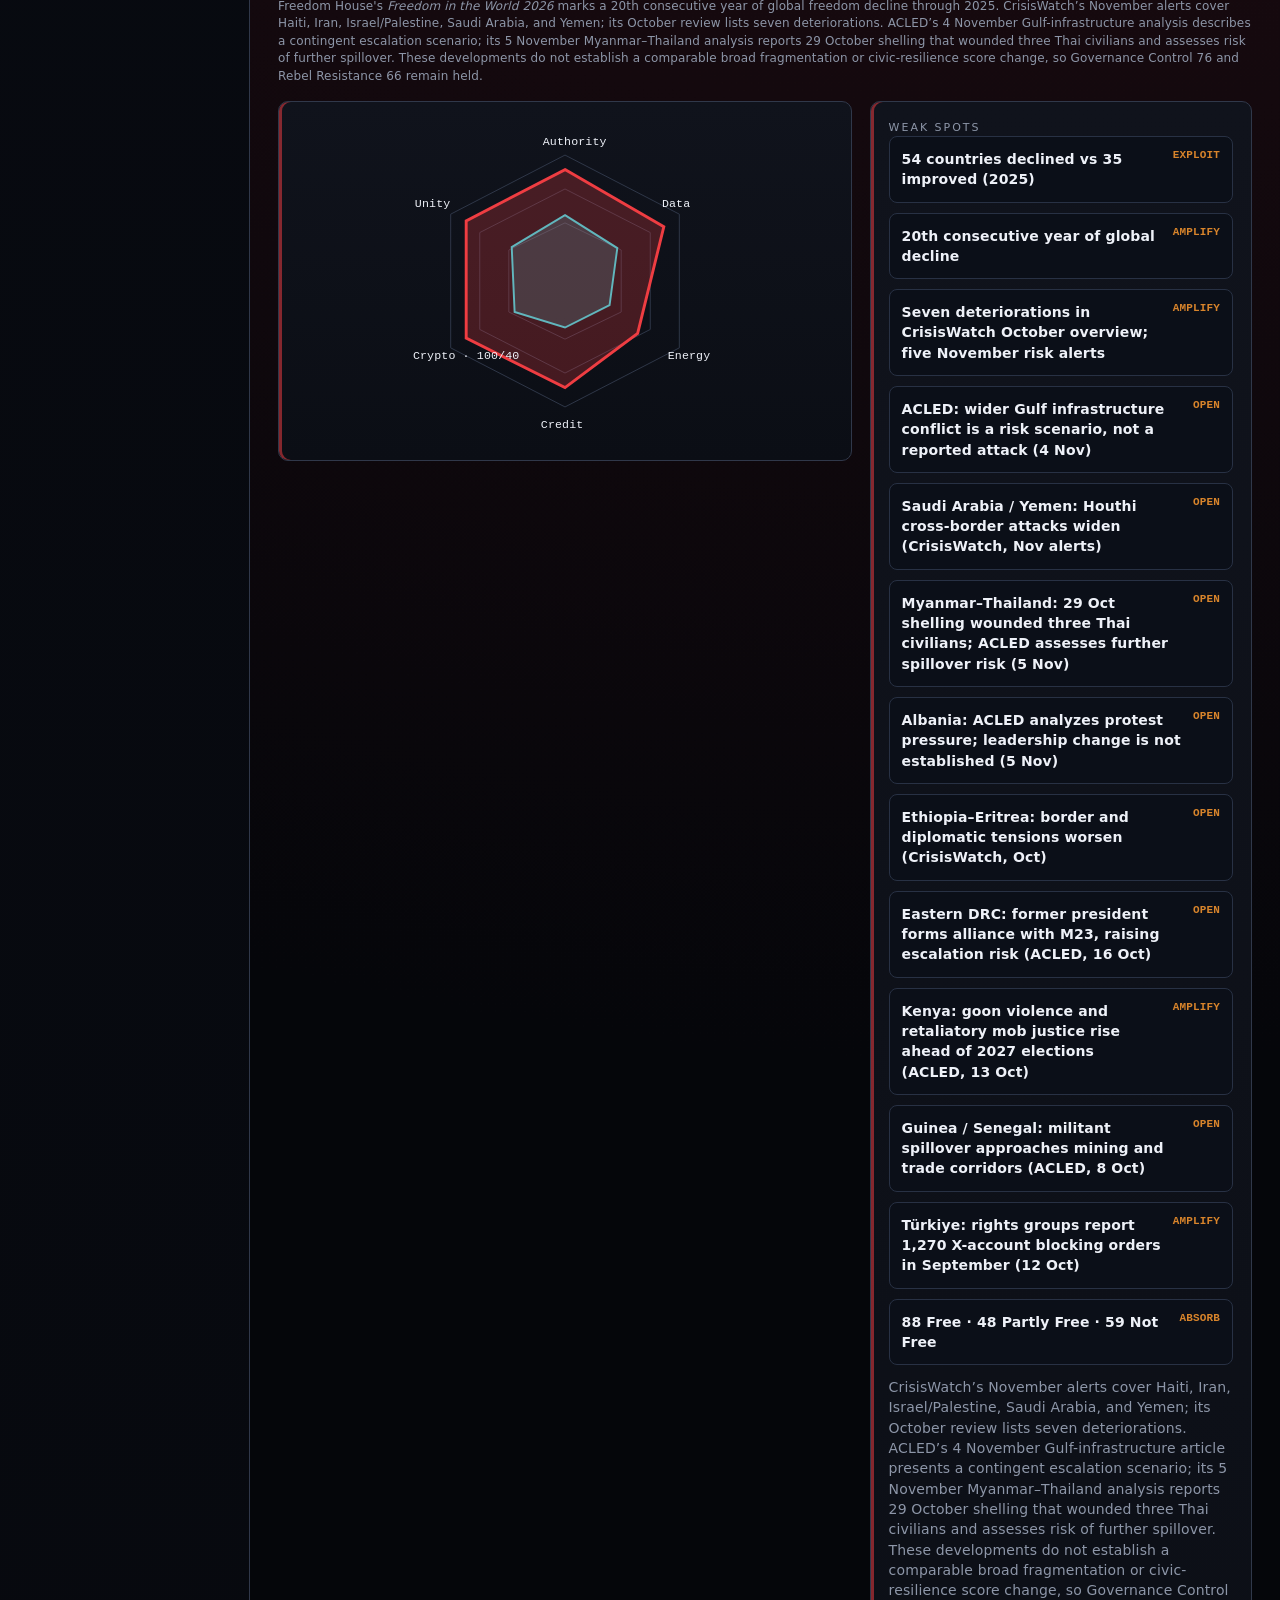
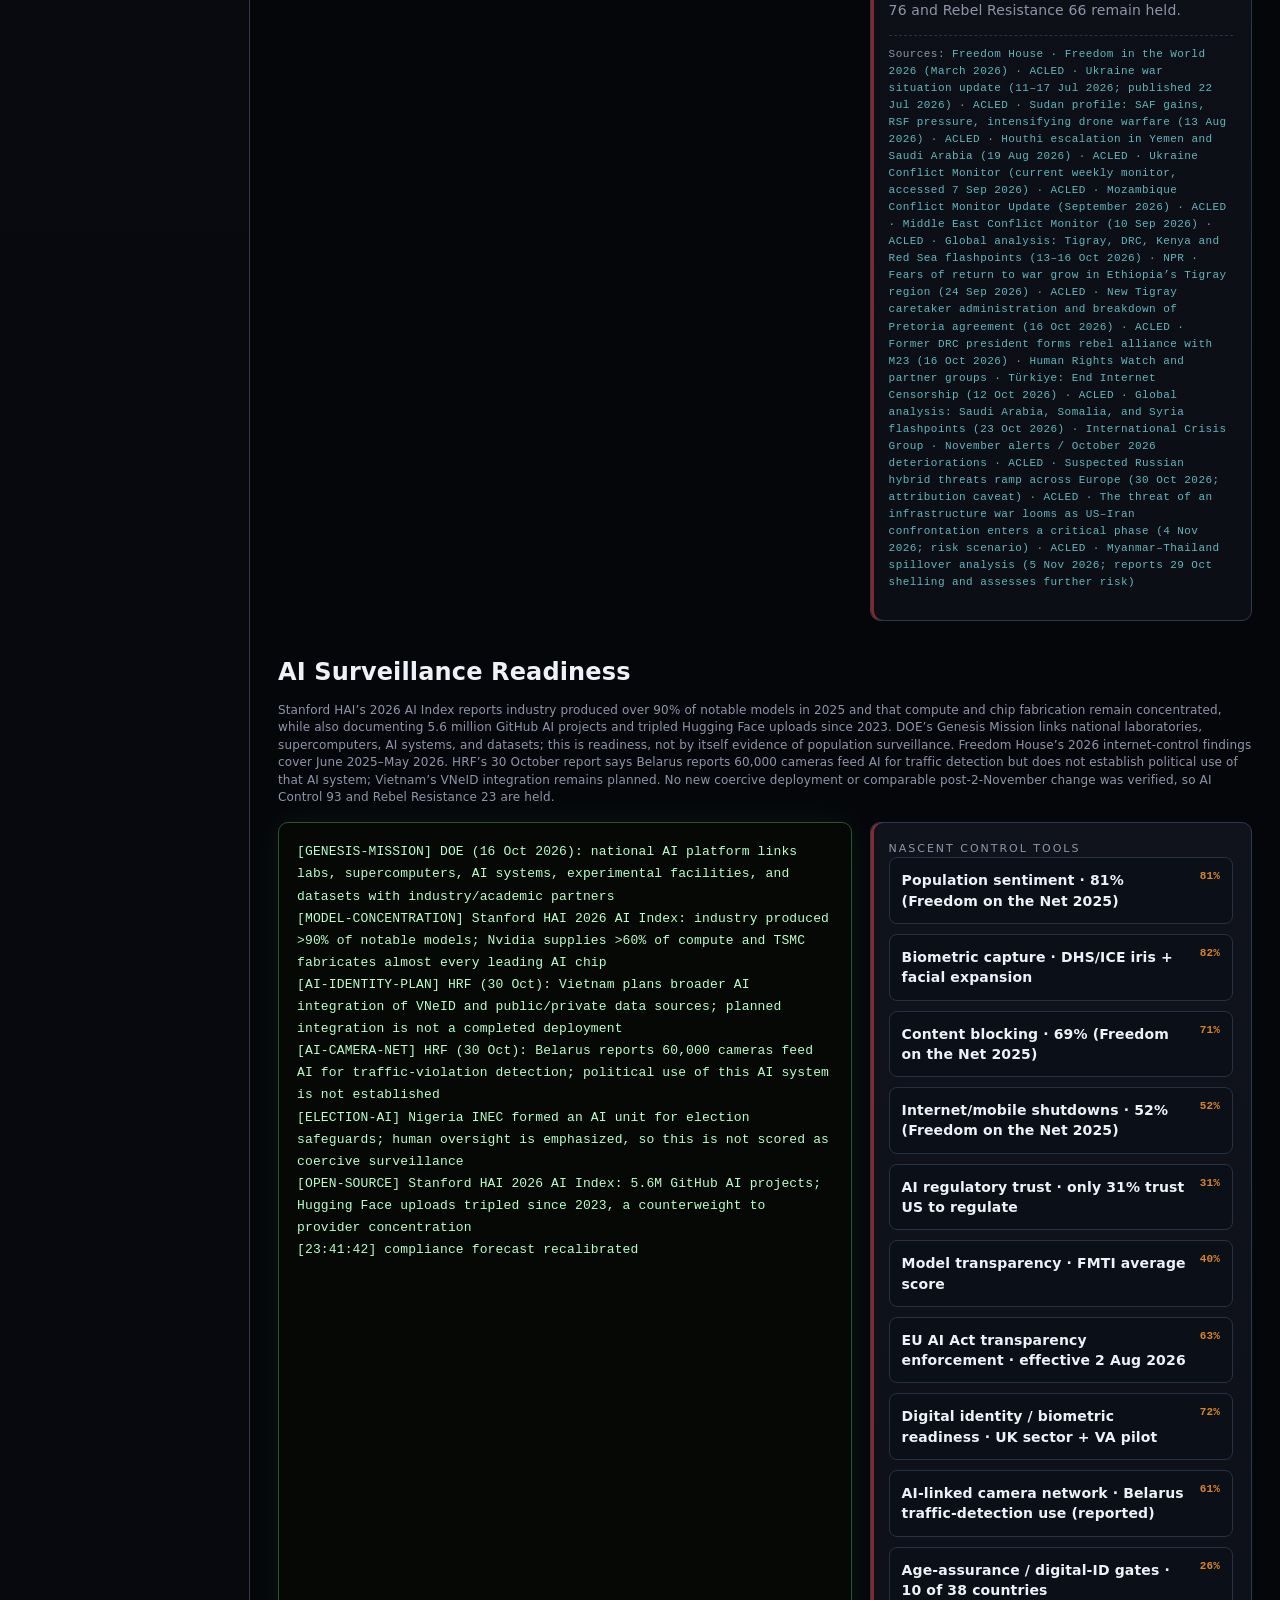
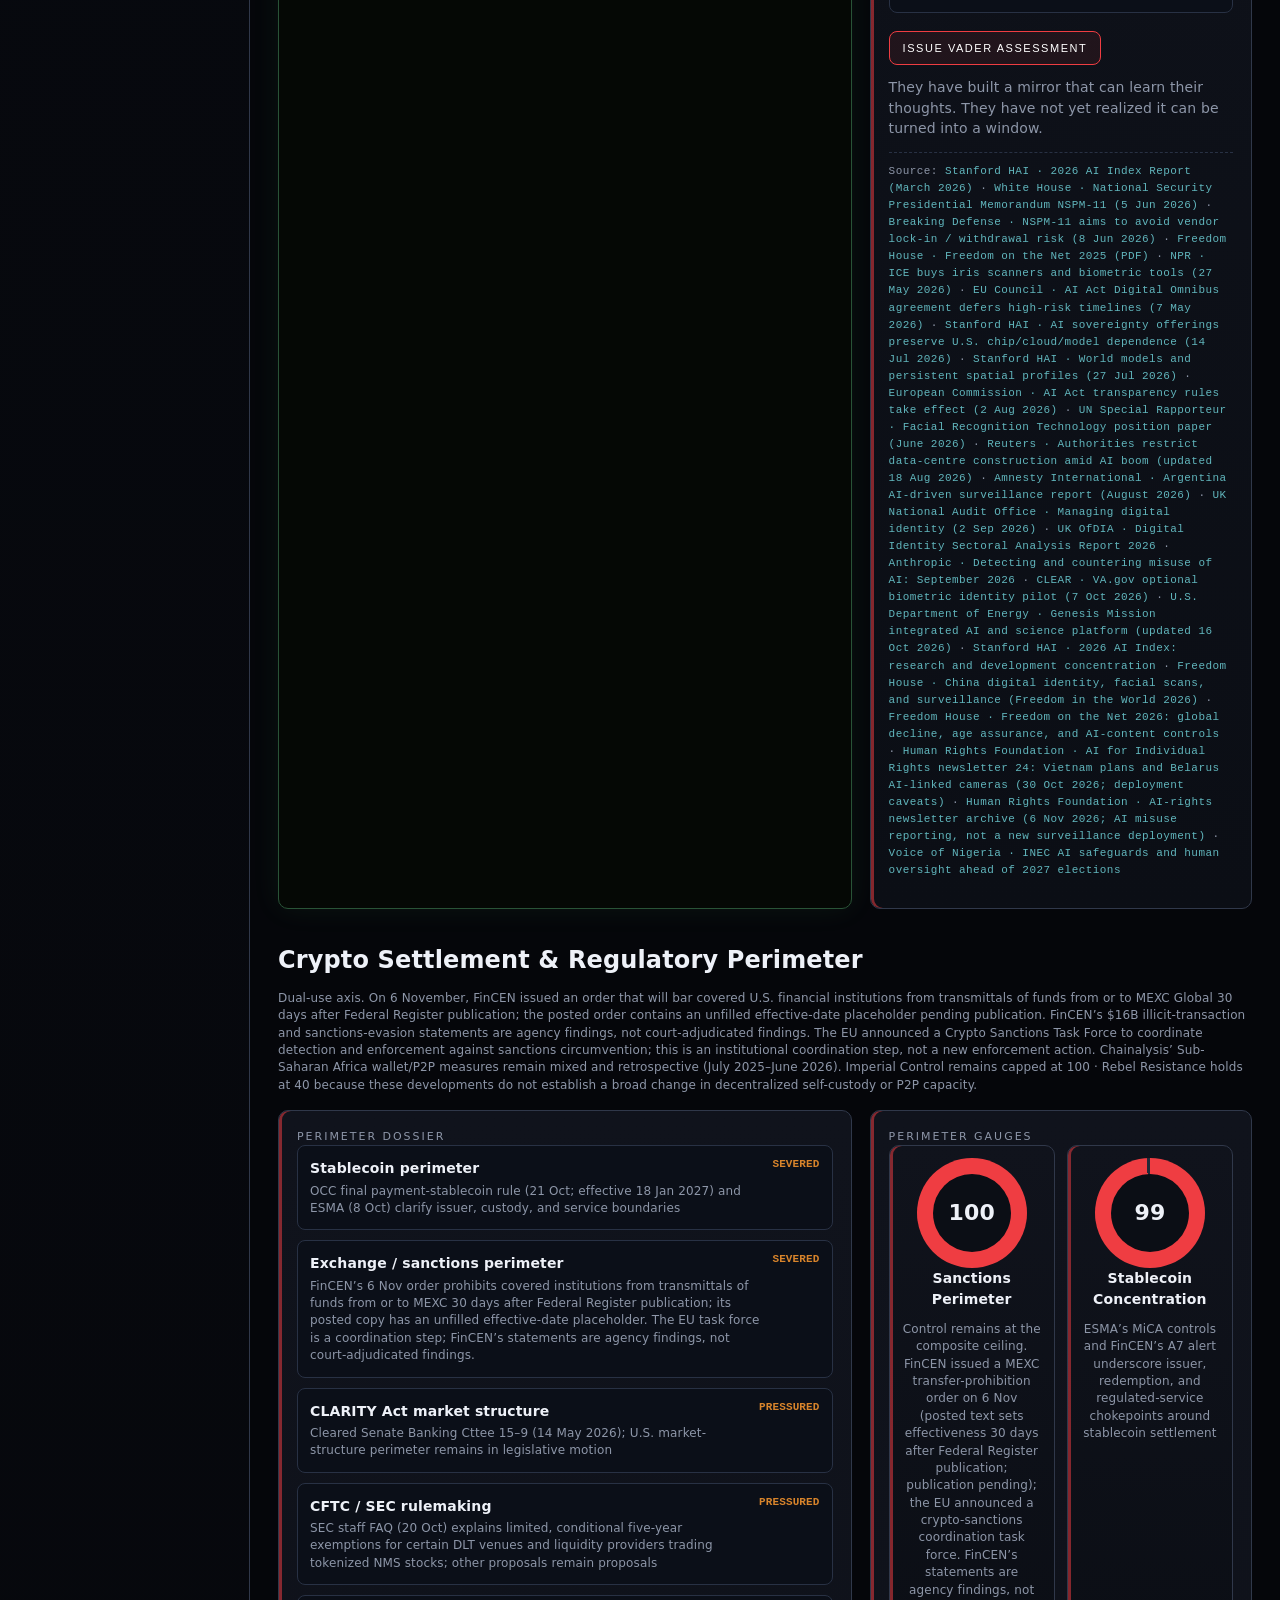
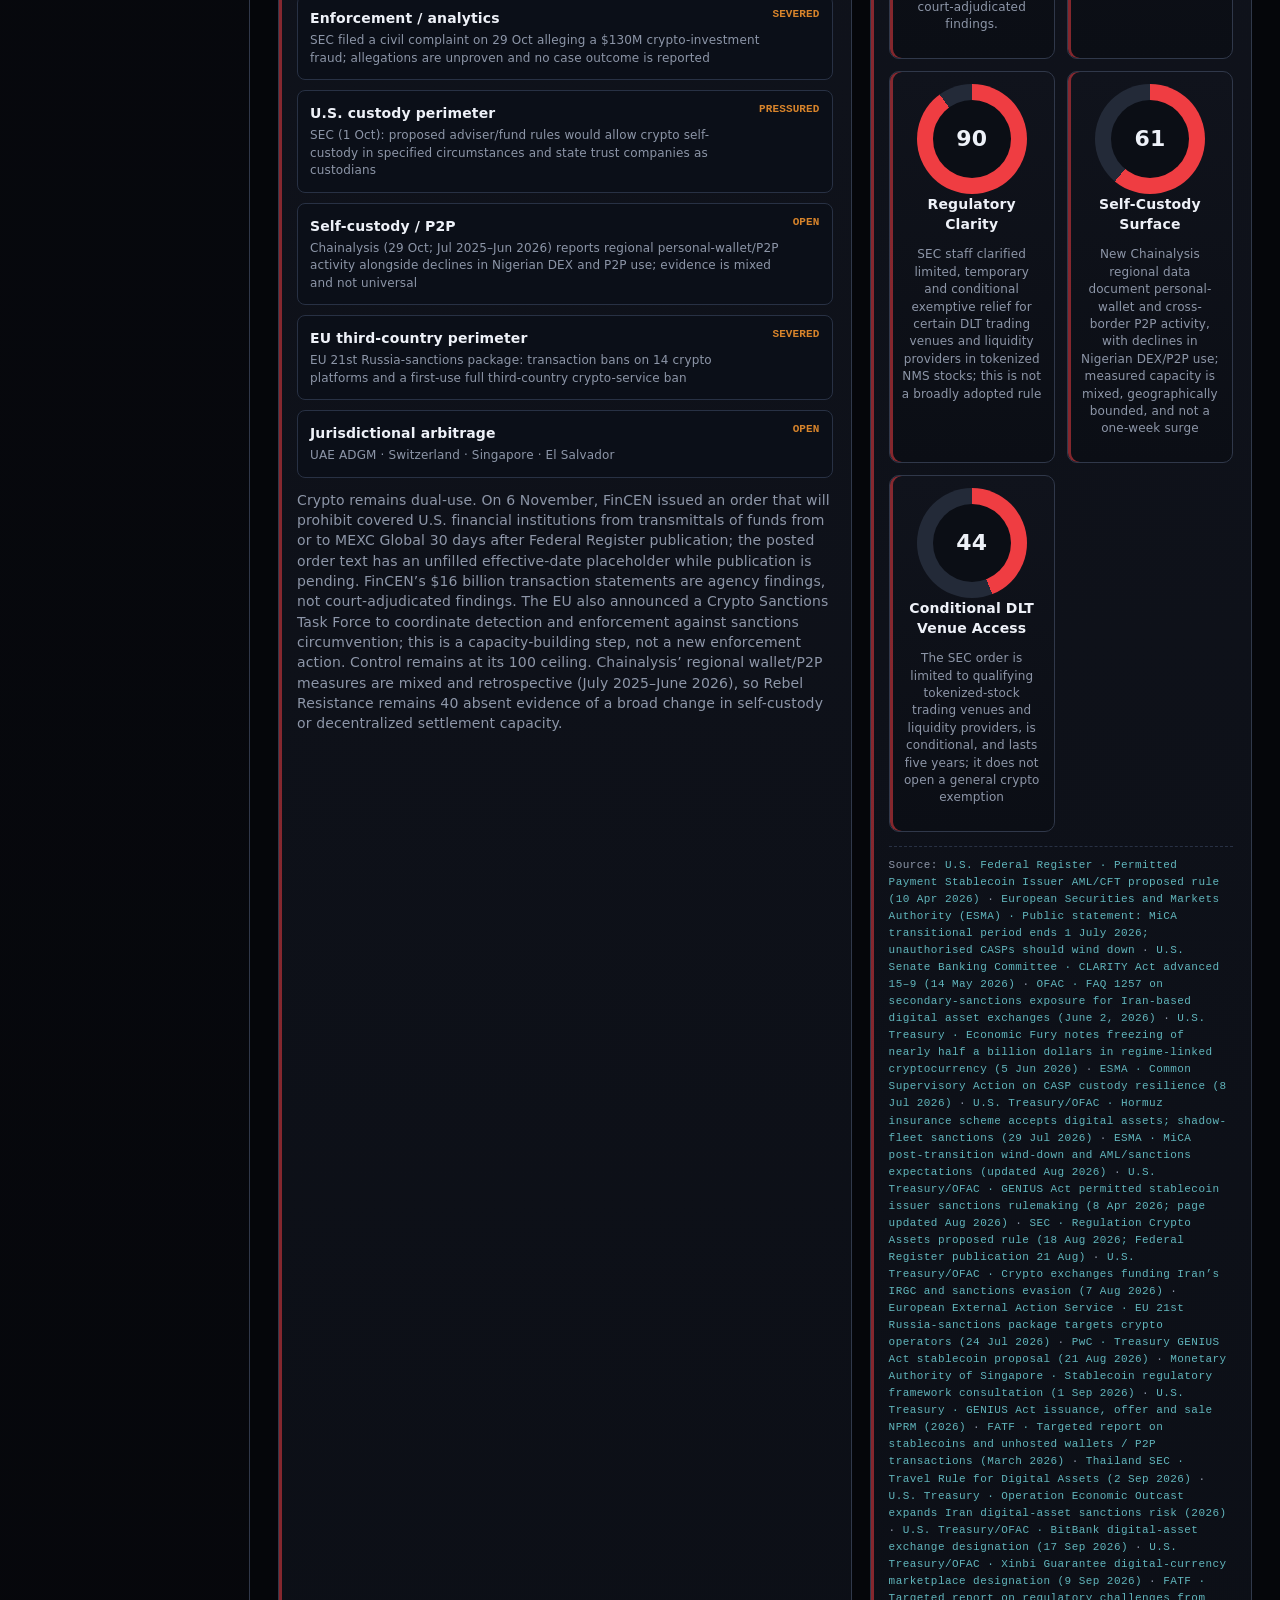
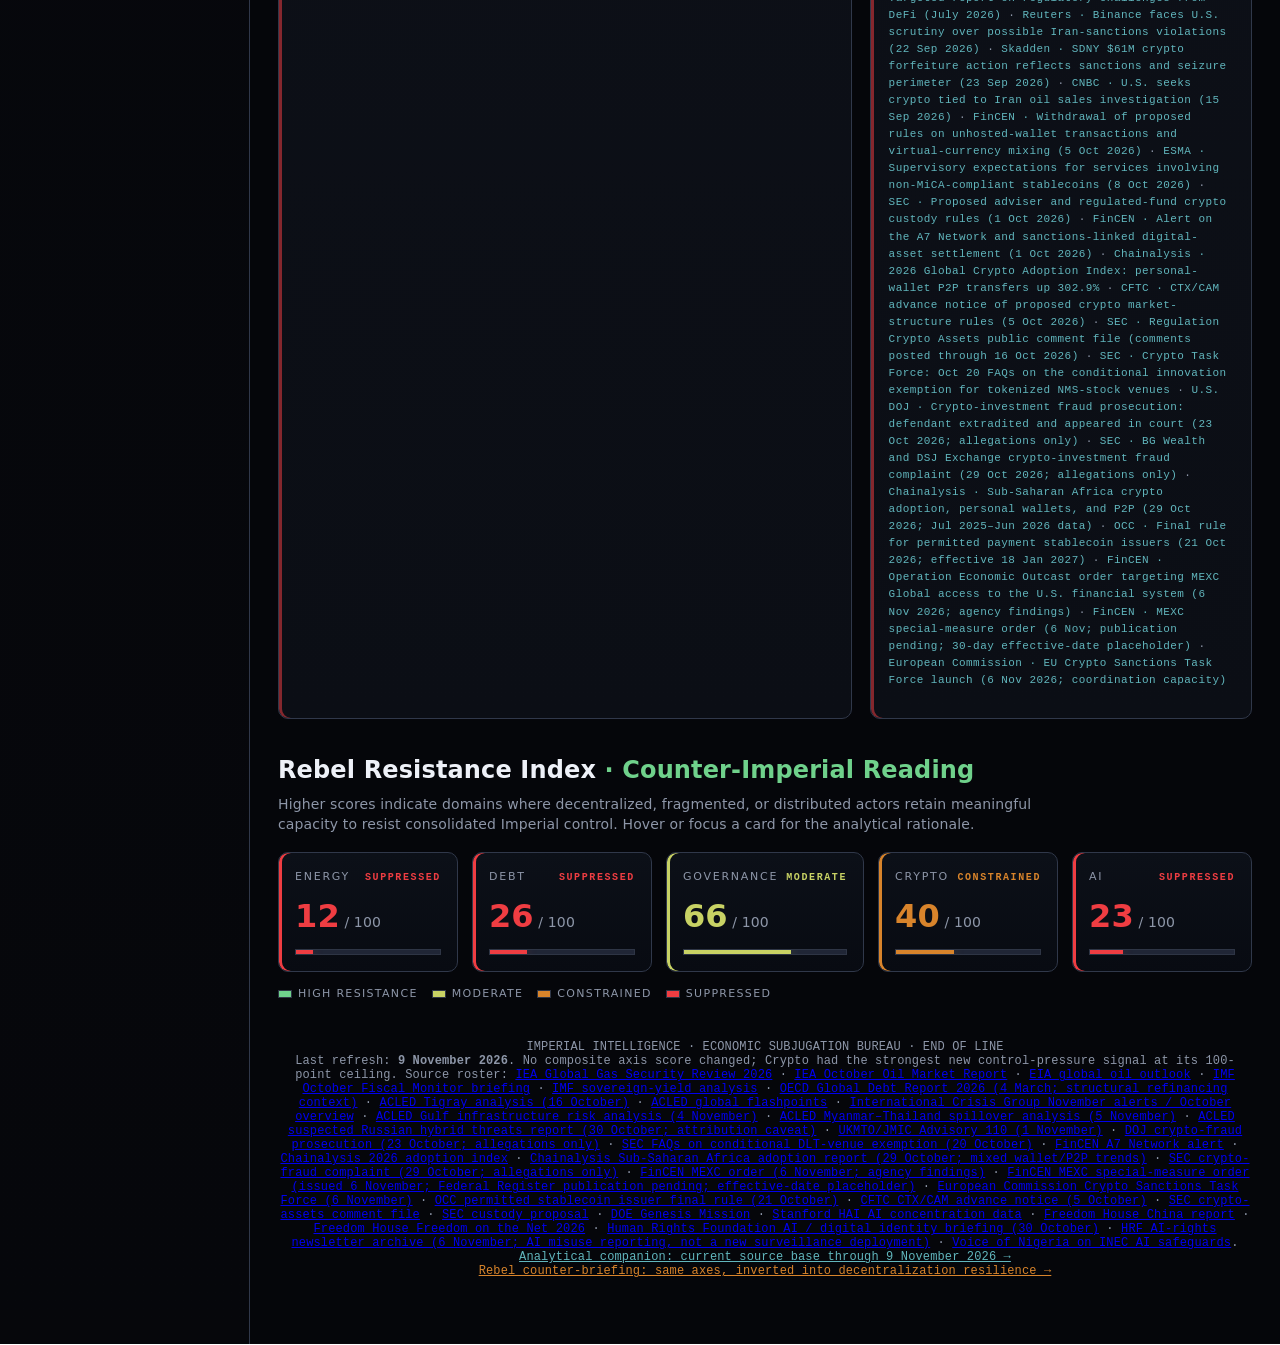
==== commit 6890c85c: "Weekly metric refresh 2026-11-09" ====
--- a/index.html
+++ b/index.html
@@ -4,7 +4,7 @@
   <meta charset="utf-8">
   <meta name="viewport" content="width=device-width,initial-scale=1">
   <title>Imperial Economy Dashboard</title>
-  <meta name="description" content="Imperial economic-control dashboard across five pressure domains and the Rebel Resistance Index, refreshed against public reporting current to 2 November 2026.">
+  <meta name="description" content="Imperial economic-control dashboard across five pressure domains and the Rebel Resistance Index, refreshed against public reporting current to 9 November 2026.">
   <link rel="stylesheet" href="css/styles.css?v=20261102">
 </head>
 <body>
@@ -21,7 +21,7 @@
       <button onclick="go('debt')">Debt</button>
       <button onclick="go('governance')">Governance</button>
       <button onclick="go('ai')">Surveillance</button>
-      <button onclick="go('crypto')">Crypto</button>
+      <button onclick="go('crypto')" title="First-class control and resistance axis; Control 100, Rebel Resistance 40, refreshed 9 November 2026">Crypto · Perimeter</button>
       <button onclick="go('rri')">Resistance Index</button>
       <a href="control-theory-explainer.html" style="color:#61b6bd;text-decoration:none;border-left:1px solid #30384a;padding-left:18px">Control-Theory Annex →</a>
       <a href="rebel-counter-briefing.html" style="color:#d8842b;text-decoration:none">Rebel Counter-Briefing →</a>
@@ -51,7 +51,7 @@
         <div>
           <span class="tag">PRIORITY · OMEGA</span>
           <h1>Subjugation of <span>Sector 001</span> proceeds <b>ahead of schedule.</b></h1>
-        <p class="small">Five Imperial control levers — energy chokepoints, sovereign debt, fragmented governance, crypto settlement, and AI/digital control — plus the Rebel Resistance Index, read against public reporting current to 2 November 2026. Crypto moved most this cycle: Imperial Control rose from 99 to 100 and Rebel Resistance from 39 to 40. The SEC’s 29 October complaint alleges a $130M crypto-investment fraud, while a newly published Chainalysis report documents regional personal-wallet/P2P capacity alongside declines in Nigerian DEX/P2P activity; those data cover July 2025–June 2026, not a one-week surge. Governance and AI Control each rose one point; energy and debt held.</p>
+        <p class="small">Five Imperial control levers — energy chokepoints, sovereign debt, fragmented governance, crypto settlement, and AI/digital control — plus the Rebel Resistance Index, read against public reporting current to 9 November 2026. No composite axis score changed this cycle. Crypto showed the strongest new control-pressure signal but remains capped at Imperial Control 100, with Rebel Resistance held at 40: FinCEN issued an order targeting MEXC Global’s U.S. financial access, and the EU announced a crypto-sanctions coordination task force. FinCEN’s transaction and sanctions findings are agency claims, not court-adjudicated findings; the posted order text says it becomes effective 30 days after Federal Register publication, with publication pending. Neither development alone establishes reduced decentralized self-custody or P2P capacity.</p>
           <div class="cards" id="controlCards"></div>
         </div>
         <div class="orb">
@@ -61,7 +61,7 @@
 
       <section id="energy" class="section">
         <h2>Energy Chokepoints</h2>
-        <p class="small">Constrict the maritime arteries through which roughly three-quarters of seaborne oil moves. UKMTO/JMIC’s 1 November advisory rates Hormuz threat severe and reports 18 confirmed attacks since 6 October, with commercial traffic reduced; Bab el-Mandeb remains open at about 35 daily transits, with substantial threat and no confirmed shipping attack during the advisory period. The dashboard marks both routes pressured, not fully closed. EIA still forecasts constrained Q4 Middle East flows.</p>
+        <p class="small">IEA’s 2026 gas-security review finds laden LNG crossings through Hormuz averaged about 10 per month from April–September versus about 95 per month in 2025, with 27 confirmed laden vessels exiting in September. IEA’s October oil report records a partial September rebound in Hormuz flows and bypass exports but calls recovery fragile; UKMTO/JMIC’s 1 November advisory still rates Hormuz severe and Bab el-Mandeb substantial/open. EIA forecasts Q4 Middle East flows remain constrained. Both routes remain pressured, not fully closed.</p>
         <div class="grid">
           <div class="panel map">
             <div class="k">Threat Map · Hydrocarbon and Power Arteries</div>
@@ -82,17 +82,17 @@
 
       <section id="debt" class="section">
         <h2>Debt Leverage</h2>
-        <p class="small">Credit is obedience written in future tense. The IMF’s October outlook says global public debt is very high and rising, interest rates are higher, and spending pressures persist; its October sovereign-yield analysis reports G7 10-year yields rose more than one percentage point since February to a near-20-year high. The IMF projects global public debt to exceed 100% of GDP by 2030, increasing rollover pressure, particularly for economies with limited fiscal room.</p>
+        <p class="small">Credit is obedience written in future tense. The IMF’s October outlook says global public debt is very high and rising, interest rates are higher, and spending pressures persist; its October sovereign-yield analysis reports G7 10-year yields rose more than one percentage point since February to a near-20-year high. OECD’s March 2026 borrowing outlook describes record refinancing needs and shorter maturities, while noting markets absorbed record issuance. No comparable post-2-November debt stress step-change was verified, so Debt Control 89 and Rebel Resistance 26 are held.</p>
         <div class="gaugegrid" id="debtGauges"></div>
         <p class="cite" id="debtCite"></p>
       </section>
 
       <section id="governance" class="section">
         <h2>Fragmented Governance Weak Spots</h2>
-        <p class="small">Freedom House's <em>Freedom in the World 2026</em> marks a 20th consecutive year of global freedom decline through 2025. CrisisWatch’s 30 October overview lists seven deteriorated situations, including DRC, Eritrea, Ethiopia, Haiti, Saudi Arabia, Ukraine, and Yemen. ACLED’s 30 October report describes suspected Russian-linked hybrid activity against European infrastructure, but cautions that its tag does not establish attribution. Imperial Control rose one point; the resistance score is held because conflict alone does not establish civic resilience.</p>
+        <p class="small">Freedom House's <em>Freedom in the World 2026</em> marks a 20th consecutive year of global freedom decline through 2025. CrisisWatch’s November alerts cover Haiti, Iran, Israel/Palestine, Saudi Arabia, and Yemen; its October review lists seven deteriorations. ACLED’s 4 November Gulf-infrastructure analysis describes a contingent escalation scenario; its 5 November Myanmar–Thailand analysis reports 29 October shelling that wounded three Thai civilians and assesses risk of further spillover. These developments do not establish a comparable broad fragmentation or civic-resilience score change, so Governance Control 76 and Rebel Resistance 66 remain held.</p>
         <div class="grid">
           <div class="panel radar">
-            <svg viewBox="0 0 320 320" role="img" aria-label="Imperial leverage radar across authority, data, energy, credit, crypto, and unity; Crypto Imperial Control 100 and Rebel Resistance 40.">
+            <svg viewBox="0 0 320 320" role="img" aria-label="Imperial leverage radar across authority, data, energy, credit, crypto, and unity; Crypto Control 100 and Rebel Resistance 40 as of 9 November 2026.">
               <g fill="none" stroke="#30384a">
                 <polygon points="160,30 278,91 278,229 160,290 42,229 42,91"/>
                 <polygon points="160,65 248,110 248,210 160,255 72,210 72,110"/>
@@ -105,7 +105,7 @@
                 <text x="260" y="84">Data</text>
                 <text x="266" y="240">Energy</text>
                 <text x="135" y="312">Credit</text>
-                <text x="8" y="240">Crypto</text>
+                <text x="3" y="240">Crypto · 100/40</text>
                 <text x="5" y="84">Unity</text>
               </g>
             </svg>
@@ -121,7 +121,7 @@
 
       <section id="ai" class="section">
         <h2>AI Surveillance Readiness</h2>
-        <p class="small">Stanford HAI’s 2026 AI Index reports industry produced over 90% of notable models and that compute and chip fabrication remain concentrated. DOE’s Genesis Mission links national laboratories, supercomputers, AI systems, and datasets; this is readiness, not by itself evidence of population surveillance. HRF’s 30 October report says Belarus reports 60,000 cameras already feed AI for traffic-violation detection; it warns footage has been used against protesters but does not establish that this AI system is used for political monitoring. Vietnam’s VNeID AI expansion remains planned, while Nigeria’s election AI unit emphasizes human oversight. Newly documented installed monitoring capacity supports a one-point readiness reweighting, not a claim of a new deployment this week; Rebel Resistance holds.</p>
+        <p class="small">Stanford HAI’s 2026 AI Index reports industry produced over 90% of notable models in 2025 and that compute and chip fabrication remain concentrated, while also documenting 5.6 million GitHub AI projects and tripled Hugging Face uploads since 2023. DOE’s Genesis Mission links national laboratories, supercomputers, AI systems, and datasets; this is readiness, not by itself evidence of population surveillance. Freedom House’s 2026 internet-control findings cover June 2025–May 2026. HRF’s 30 October report says Belarus reports 60,000 cameras feed AI for traffic detection but does not establish political use of that AI system; Vietnam’s VNeID integration remains planned. No new coercive deployment or comparable post-2-November change was verified, so AI Control 93 and Rebel Resistance 23 are held.</p>
         <div class="grid">
           <div class="panel terminal" id="terminal"></div>
           <div class="panel">
@@ -138,7 +138,7 @@
 
       <section id="crypto" class="section">
         <h2>Crypto Settlement &amp; Regulatory Perimeter</h2>
-        <p class="small">Dual-use axis. The SEC’s 29 October complaint alleges BG Wealth and DSJ Exchange raised more than $130M through a crypto-investment fraud; allegations are unproven and no outcome is reported. Chainalysis’ 29 October Sub-Saharan Africa report documents personal-wallet and cross-border P2P activity alongside declines in Nigerian DEX/P2P use; the data cover July 2025–June 2026 and are not a one-week surge. The OCC’s final payment-stablecoin rule (effective January 2027) and ESMA’s MiCA expectations illustrate the issuer and service perimeter. Imperial Control 100 · Rebel Resistance Index 40.</p>
+        <p class="small">Dual-use axis. On 6 November, FinCEN issued an order that will bar covered U.S. financial institutions from transmittals of funds from or to MEXC Global 30 days after Federal Register publication; the posted order contains an unfilled effective-date placeholder pending publication. FinCEN’s $16B illicit-transaction and sanctions-evasion statements are agency findings, not court-adjudicated findings. The EU announced a Crypto Sanctions Task Force to coordinate detection and enforcement against sanctions circumvention; this is an institutional coordination step, not a new enforcement action. Chainalysis’ Sub-Saharan Africa wallet/P2P measures remain mixed and retrospective (July 2025–June 2026). Imperial Control remains capped at 100 · Rebel Resistance holds at 40 because these developments do not establish a broad change in decentralized self-custody or P2P capacity.</p>
         <div class="grid">
           <div class="panel">
             <div class="k">Perimeter Dossier</div>
@@ -168,14 +168,18 @@
       <div class="foot">
         IMPERIAL INTELLIGENCE · ECONOMIC SUBJUGATION BUREAU · END OF LINE
         <br>
-        Last refresh: <strong>2 November 2026</strong>. Source roster:
+        Last refresh: <strong>9 November 2026</strong>. No composite axis score changed; Crypto had the strongest new control-pressure signal at its 100-point ceiling. Source roster:
+        <a href="https://www.iea.org/files/42bb838f-d20d-4815-8554-32146033967d/GlobalGasSecurityReview2026.pdf" target="_blank" rel="noopener">IEA Global Gas Security Review 2026</a> ·
         <a href="https://www.iea.org/reports/oil-market-report-october-2026" target="_blank" rel="noopener">IEA October Oil Market Report</a> ·
         <a href="https://www.eia.gov/outlooks/steo/report/global_oil.php" target="_blank" rel="noopener">EIA global oil outlook</a> ·
         <a href="https://mediacenter.imf.org/news/imf---fiscal-monitor-report-annual-meetings--2026/s/1b05cec6-cde8-4b75-80ec-2b29f9fb5d19" target="_blank" rel="noopener">IMF October Fiscal Monitor briefing</a> ·
         <a href="https://www.imf.org/en/blogs/articles/2026/10/13/rising-sovereign-yields-raise-the-fiscal-stakes" target="_blank" rel="noopener">IMF sovereign-yield analysis</a> ·
+        <a href="https://www.oecd.org/en/publications/global-debt-report-2026_e9d80efd-en/full-report/sovereign-borrowing-outlook_4470147b.html" target="_blank" rel="noopener">OECD Global Debt Report 2026 (4 March; structural refinancing context)</a> ·
         <a href="https://acleddata.com/expert-comment/does-ethiopias-new-caretaker-administration-signal-end-pretoria-peace-agreement" target="_blank" rel="noopener">ACLED Tigray analysis (16 October)</a> ·
         <a href="https://acleddata.com/global-analysis" target="_blank" rel="noopener">ACLED global flashpoints</a> ·
-        <a href="https://www.crisisgroup.org/es/crisiswatch" target="_blank" rel="noopener">International Crisis Group CrisisWatch October overview (30 October)</a> ·
+        <a href="https://www.crisisgroup.org/sites/default/files/crisiswatch/crisiswatch-october-2026-global-overview.pdf" target="_blank" rel="noopener">International Crisis Group November alerts / October overview</a> ·
+        <a href="https://acleddata.com/report/threat-infrastructure-war-looms-us-iran-confrontation-enters-critical-phase" target="_blank" rel="noopener">ACLED Gulf infrastructure risk analysis (4 November)</a> ·
+        <a href="https://acleddata.com/expert-comment/will-violent-spillover-myanmar-thailand-escalate" target="_blank" rel="noopener">ACLED Myanmar–Thailand spillover analysis (5 November)</a> ·
         <a href="https://acleddata.com/report/sabotage-escalation-russias-hybrid-threats-ramp-across-europe" target="_blank" rel="noopener">ACLED suspected Russian hybrid threats report (30 October; attribution caveat)</a> ·
         <a href="https://www.ukmto.org/-/media/ukmto/products/jmic_advisory_update_110_01-nov-1.pdf?rev=d2be223caff04f09bbf58d94c9aa8e0a" target="_blank" rel="noopener">UKMTO/JMIC Advisory 110 (1 November)</a> ·
         <a href="https://www.justice.gov/usao-cdca/pr/chinese-national-extradited-alleged-role-multimillion-dollar-cryptocurrency-scam" target="_blank" rel="noopener">DOJ crypto-fraud prosecution (23 October; allegations only)</a> ·
@@ -184,6 +188,9 @@
         <a href="https://www.chainalysis.com/blog/2026-global-crypto-adoption-index/" target="_blank" rel="noopener">Chainalysis 2026 adoption index</a> ·
         <a href="https://www.chainalysis.com/blog/sub-saharan-africa-crypto-adoption-2026/" target="_blank" rel="noopener">Chainalysis Sub-Saharan Africa adoption report (29 October; mixed wallet/P2P trends)</a> ·
         <a href="https://www.sec.gov/enforcement-litigation/litigation-releases/lr-26679" target="_blank" rel="noopener">SEC crypto-fraud complaint (29 October; allegations only)</a> ·
+        <a href="https://www.fincen.gov/news/news-releases/operation-economic-outcast-severs-mexc-globals-access-us-financial-system" target="_blank" rel="noopener">FinCEN MEXC order (6 November; agency findings)</a> ·
+        <a href="https://www.fincen.gov/system/files/2026-11/MEXC-Section-9714.pdf" target="_blank" rel="noopener">FinCEN MEXC special-measure order (issued 6 November; Federal Register publication pending; effective-date placeholder)</a> ·
+        <a href="https://finance.ec.europa.eu/news/statement-commissioner-albuquerque-outcomes-tenth-meeting-high-level-meeting-sanctions-2026-11-06_en" target="_blank" rel="noopener">European Commission Crypto Sanctions Task Force (6 November)</a> ·
         <a href="https://www.occ.gov/news-issuances/news-releases/2026/nr-occ-2026-92.html" target="_blank" rel="noopener">OCC permitted stablecoin issuer final rule (21 October)</a> ·
         <a href="https://www.cftc.gov/PressRoom/PressReleases/9307-26" target="_blank" rel="noopener">CFTC CTX/CAM advance notice (5 October)</a> ·
         <a href="https://www.sec.gov/rules-regulations/public-comments/s7-2026-27" target="_blank" rel="noopener">SEC crypto-assets comment file</a> ·
@@ -193,16 +200,17 @@
         <a href="https://freedomhouse.org/country/china/freedom-world/2026" target="_blank" rel="noopener">Freedom House China report</a> ·
         <a href="https://freedomhouse.org/article/new-report-authoritarian-internet-controls-drive-16th-consecutive-year-decline-global" target="_blank" rel="noopener">Freedom House Freedom on the Net 2026</a> ·
         <a href="https://hrf.org/latest/hrfs-ai-for-individual-rights-newsletter-24/" target="_blank" rel="noopener">Human Rights Foundation AI / digital identity briefing (30 October)</a> ·
+        <a href="https://hrf.org/latest-category/ai-for-individual-rights/" target="_blank" rel="noopener">HRF AI-rights newsletter archive (6 November; AI misuse reporting, not a new surveillance deployment)</a> ·
         <a href="https://von.gov.ng/inec-unveils-ai-safeguards-ahead-of-2027-elections/" target="_blank" rel="noopener">Voice of Nigeria on INEC AI safeguards</a>.
         <br>
-        <a href="control-theory-explainer.html" style="color:#61b6bd">Analytical companion: current source base through 2 November 2026 →</a>
+        <a href="control-theory-explainer.html" style="color:#61b6bd">Analytical companion: current source base through 9 November 2026 →</a>
         <br>
         <a href="rebel-counter-briefing.html" style="color:#d8842b">Rebel counter-briefing: same axes, inverted into decentralization resilience →</a>
       </div>
     </main>
   </div>
 
-  <script src="js/data.js?v=20261102"></script>
-  <script src="js/app.js?v=20261102"></script>
+  <script src="js/data.js?v=20261109"></script>
+  <script src="js/app.js?v=20261109"></script>
 </body>
 </html>
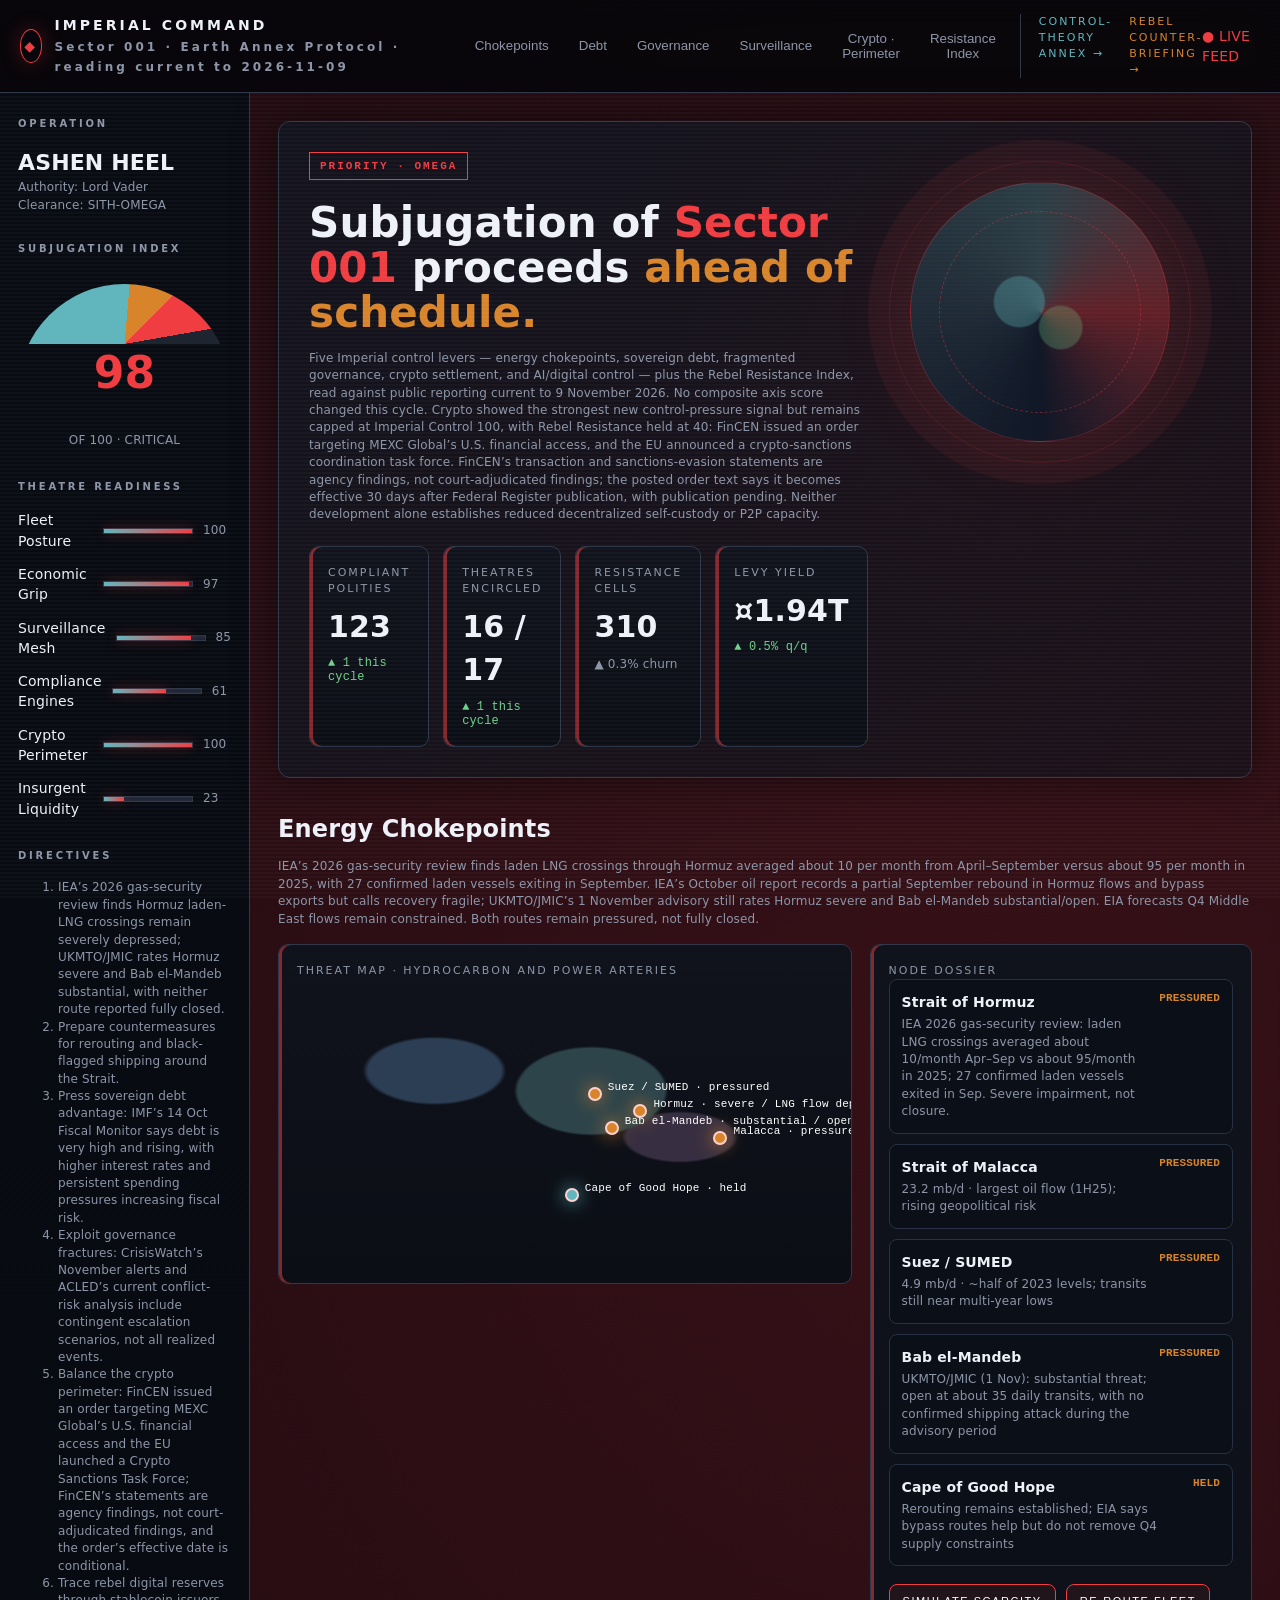
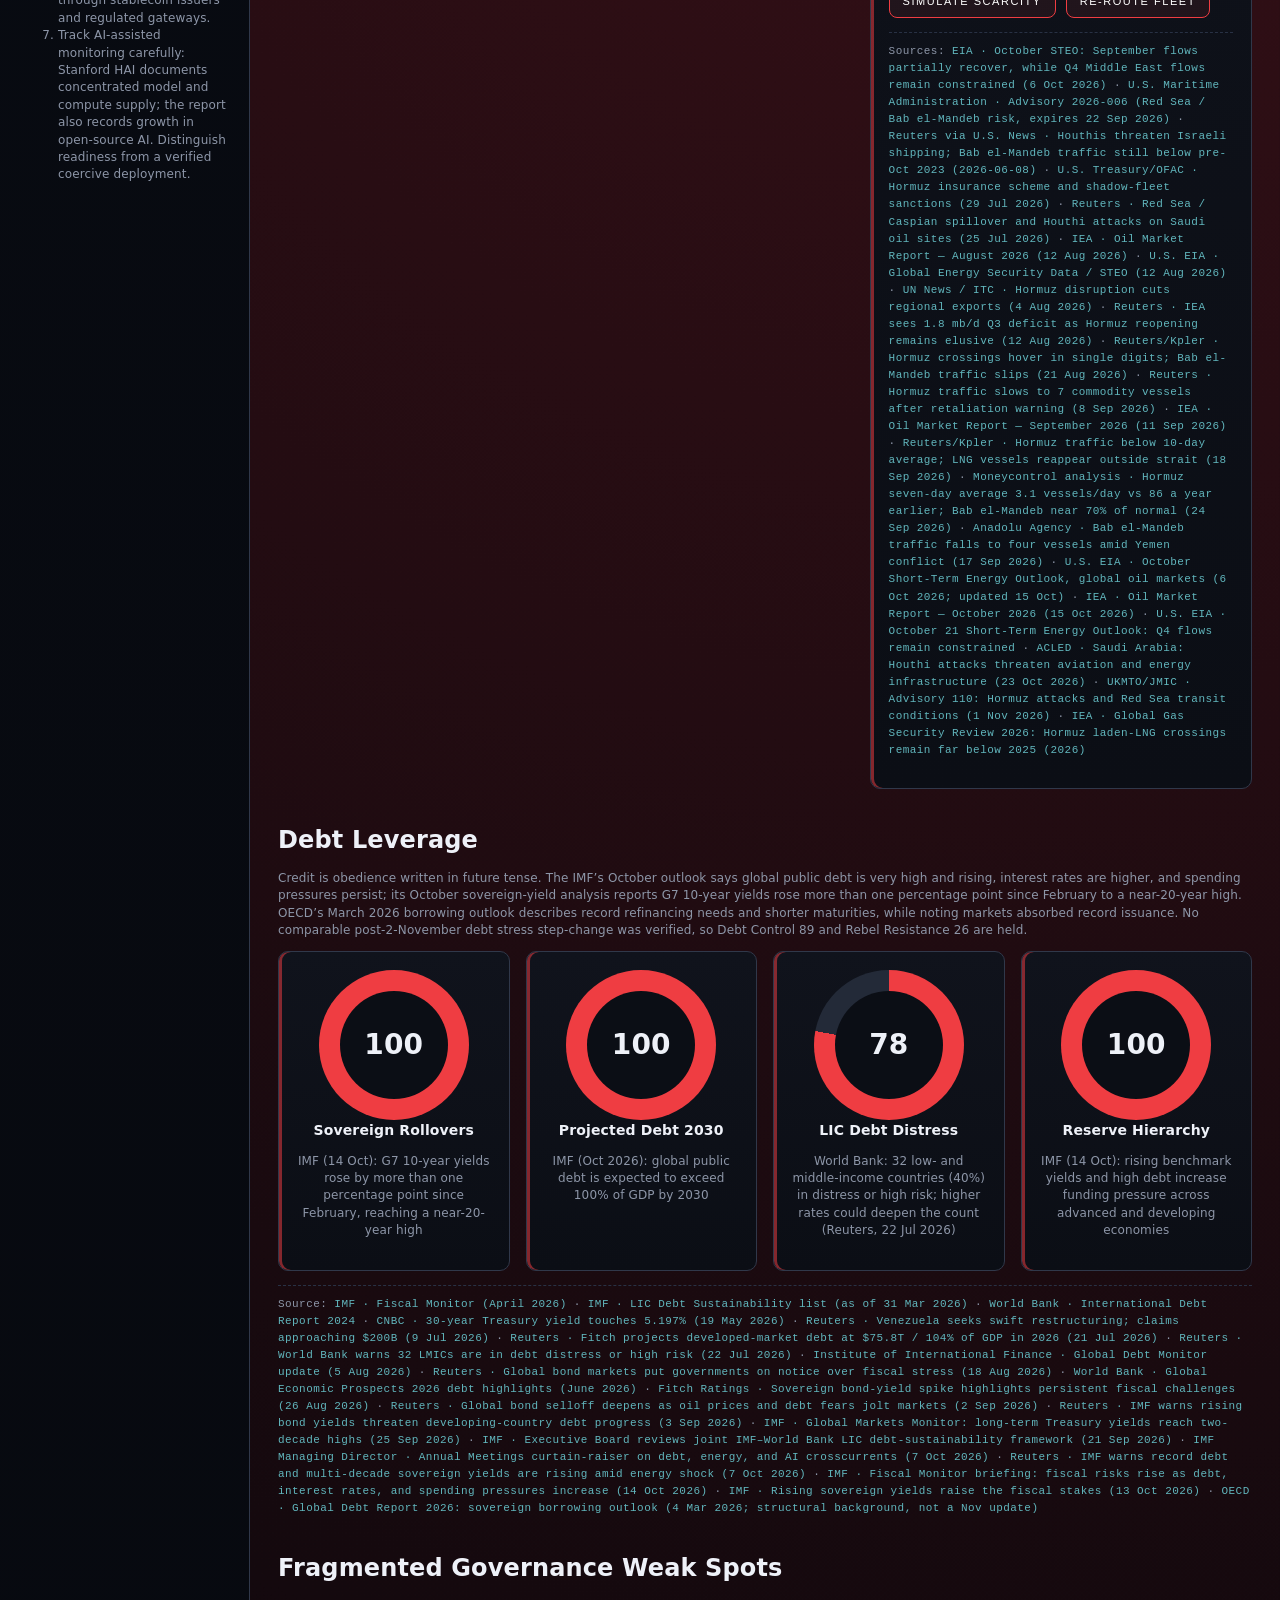
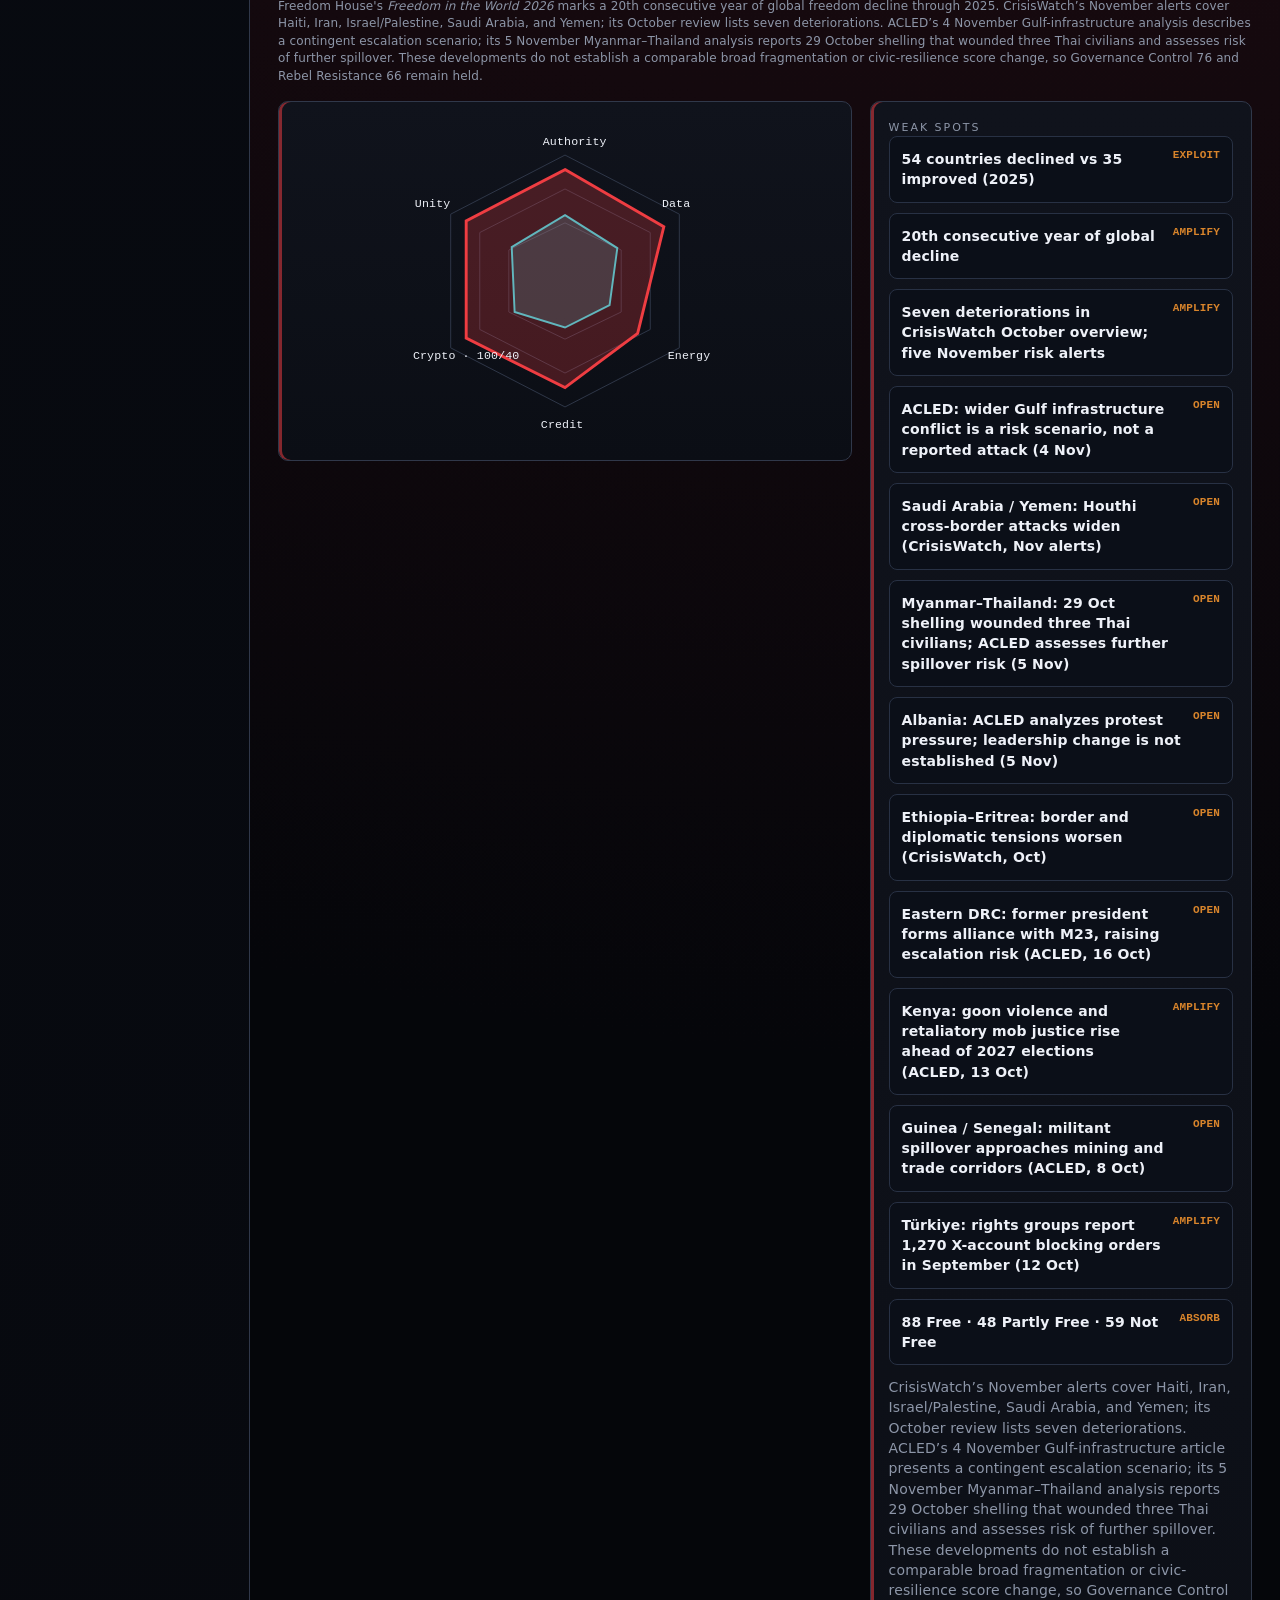
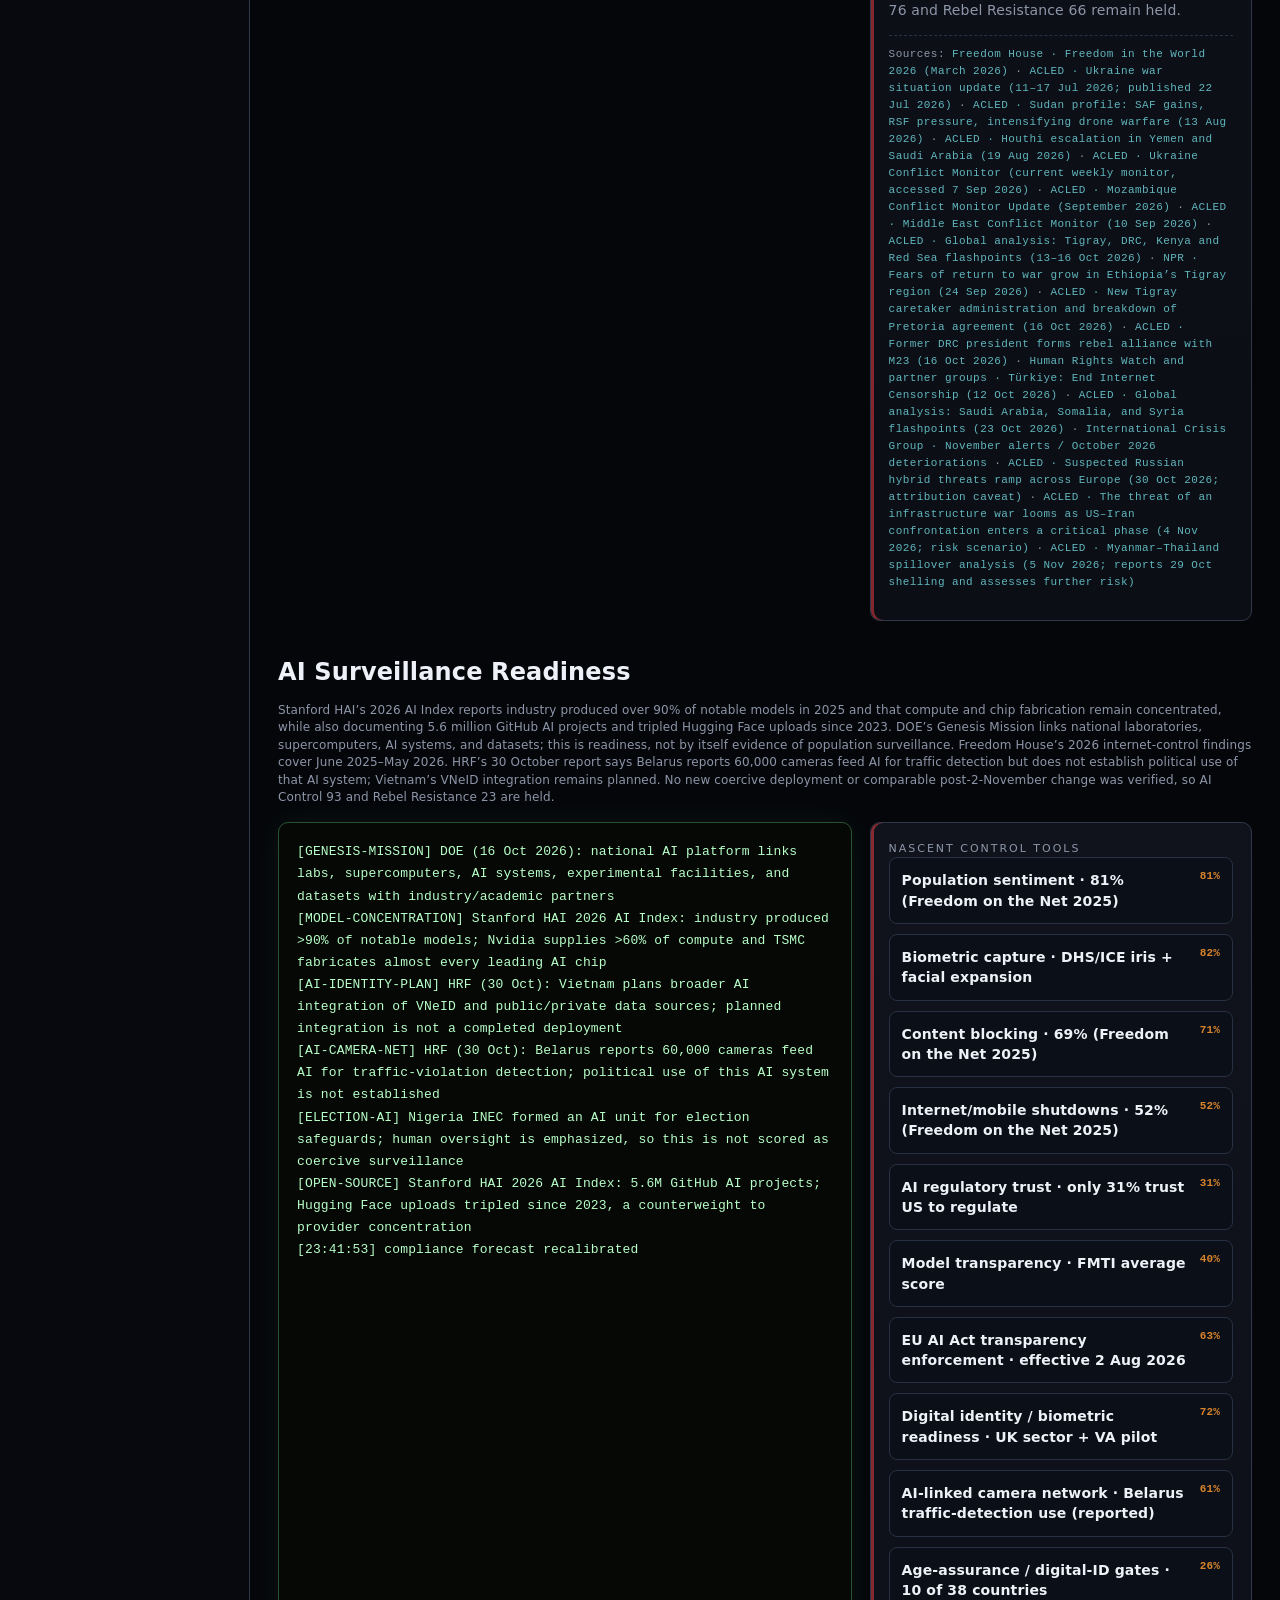
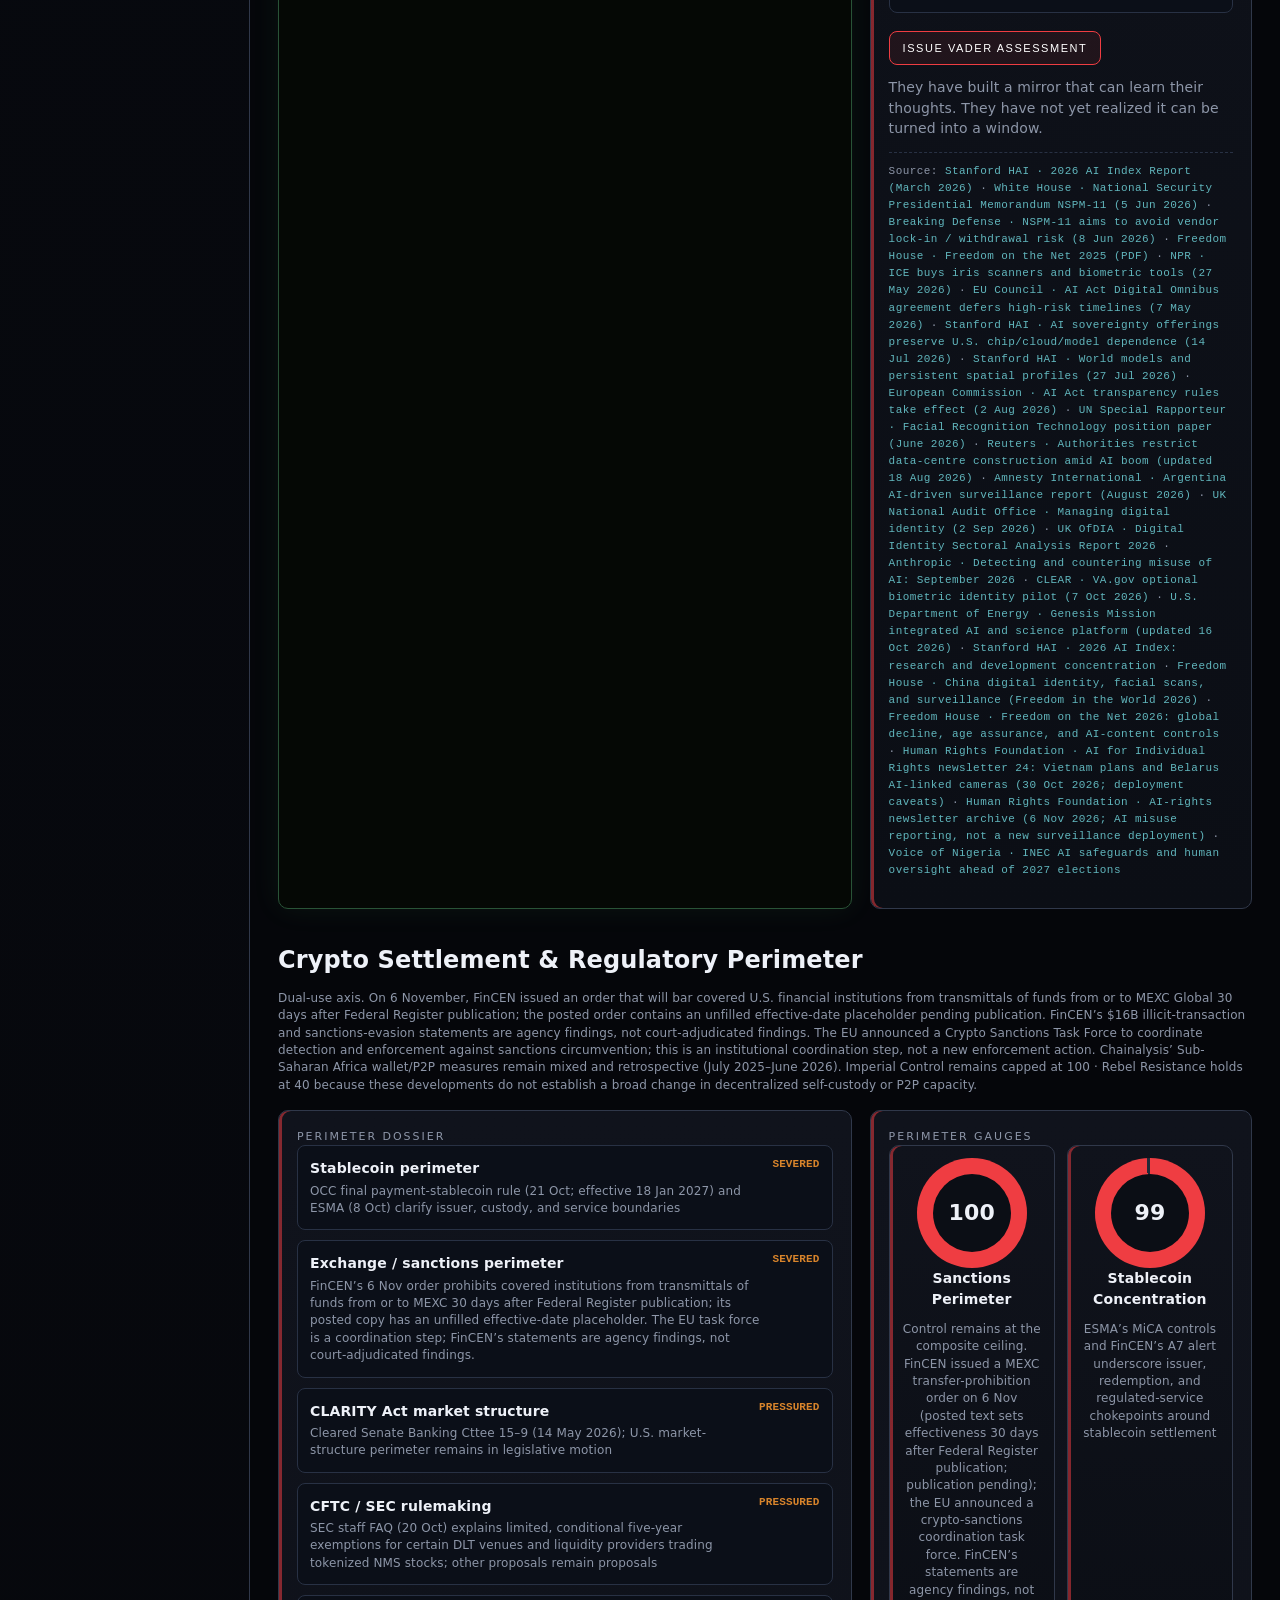
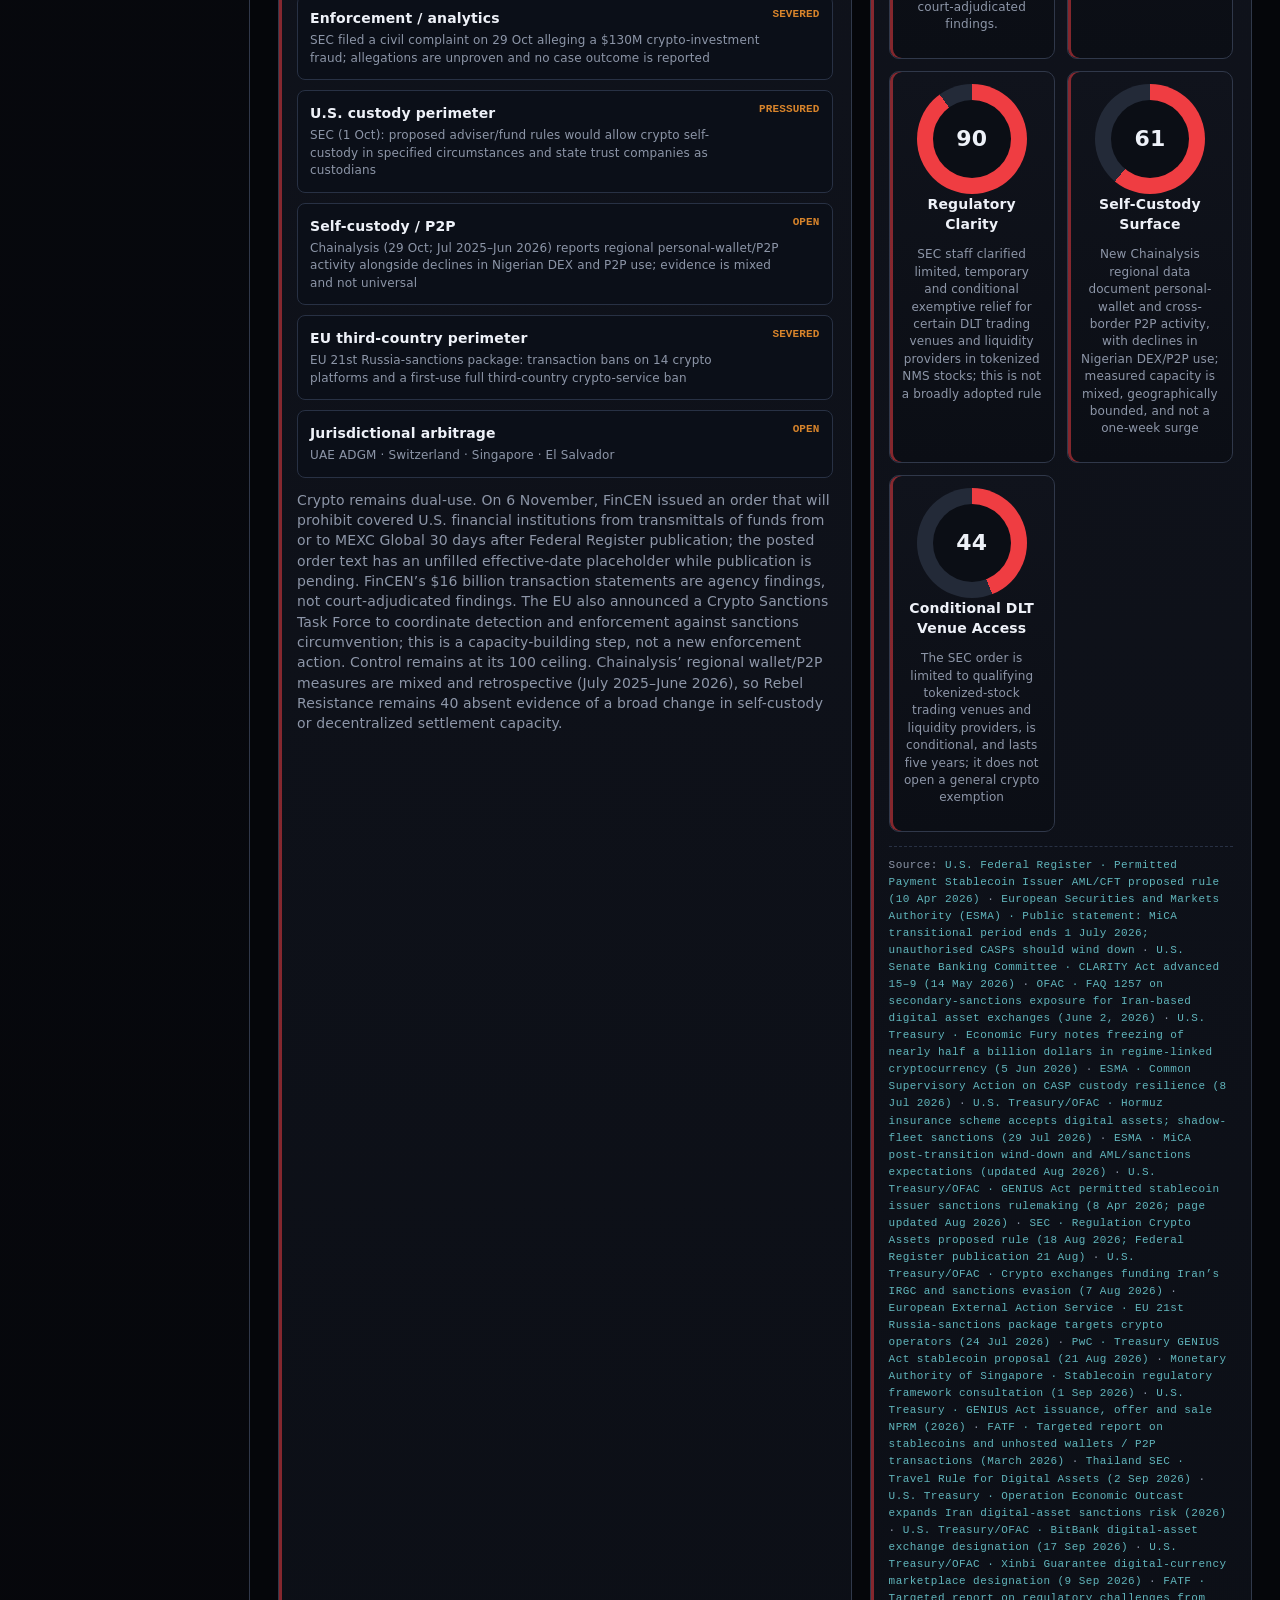
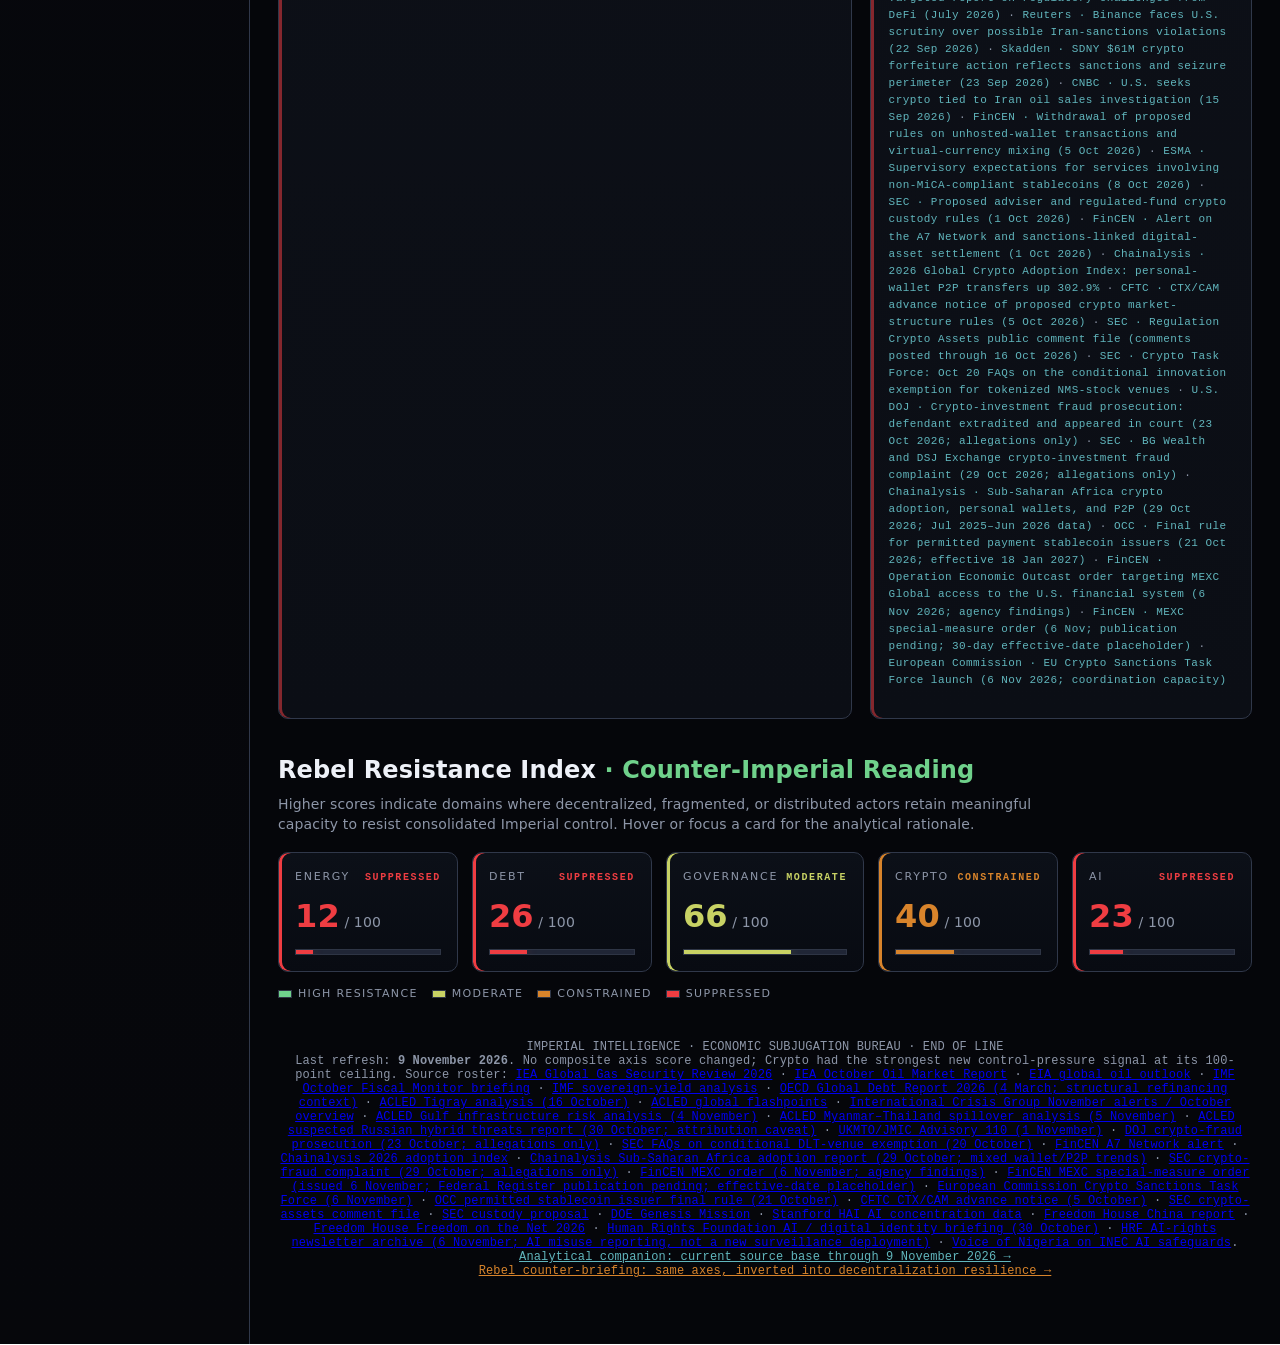
==== commit 3751969b: "Clarify FinCEN attribution for 2026-11-09 refresh" ====
--- a/index.html
+++ b/index.html
@@ -51,7 +51,7 @@
         <div>
           <span class="tag">PRIORITY · OMEGA</span>
           <h1>Subjugation of <span>Sector 001</span> proceeds <b>ahead of schedule.</b></h1>
-        <p class="small">Five Imperial control levers — energy chokepoints, sovereign debt, fragmented governance, crypto settlement, and AI/digital control — plus the Rebel Resistance Index, read against public reporting current to 9 November 2026. No composite axis score changed this cycle. Crypto showed the strongest new control-pressure signal but remains capped at Imperial Control 100, with Rebel Resistance held at 40: FinCEN issued an order targeting MEXC Global’s U.S. financial access, and the EU announced a crypto-sanctions coordination task force. FinCEN’s transaction and sanctions findings are agency claims, not court-adjudicated findings; the posted order text says it becomes effective 30 days after Federal Register publication, with publication pending. Neither development alone establishes reduced decentralized self-custody or P2P capacity.</p>
+        <p class="small">Five Imperial control levers — energy chokepoints, sovereign debt, fragmented governance, crypto settlement, and AI/digital control — plus the Rebel Resistance Index, read against public reporting current to 9 November 2026. No composite axis score changed this cycle. Crypto showed the strongest new control-pressure signal but remains capped at Imperial Control 100, with Rebel Resistance held at 40: FinCEN issued an order targeting MEXC Global’s U.S. financial access, and the EU announced a crypto-sanctions coordination task force. FinCEN’s transaction and sanctions-evasion statements are agency findings, not court-adjudicated findings; the posted order text says it becomes effective 30 days after Federal Register publication, with publication pending. Neither development alone establishes reduced decentralized self-custody or P2P capacity.</p>
           <div class="cards" id="controlCards"></div>
         </div>
         <div class="orb">
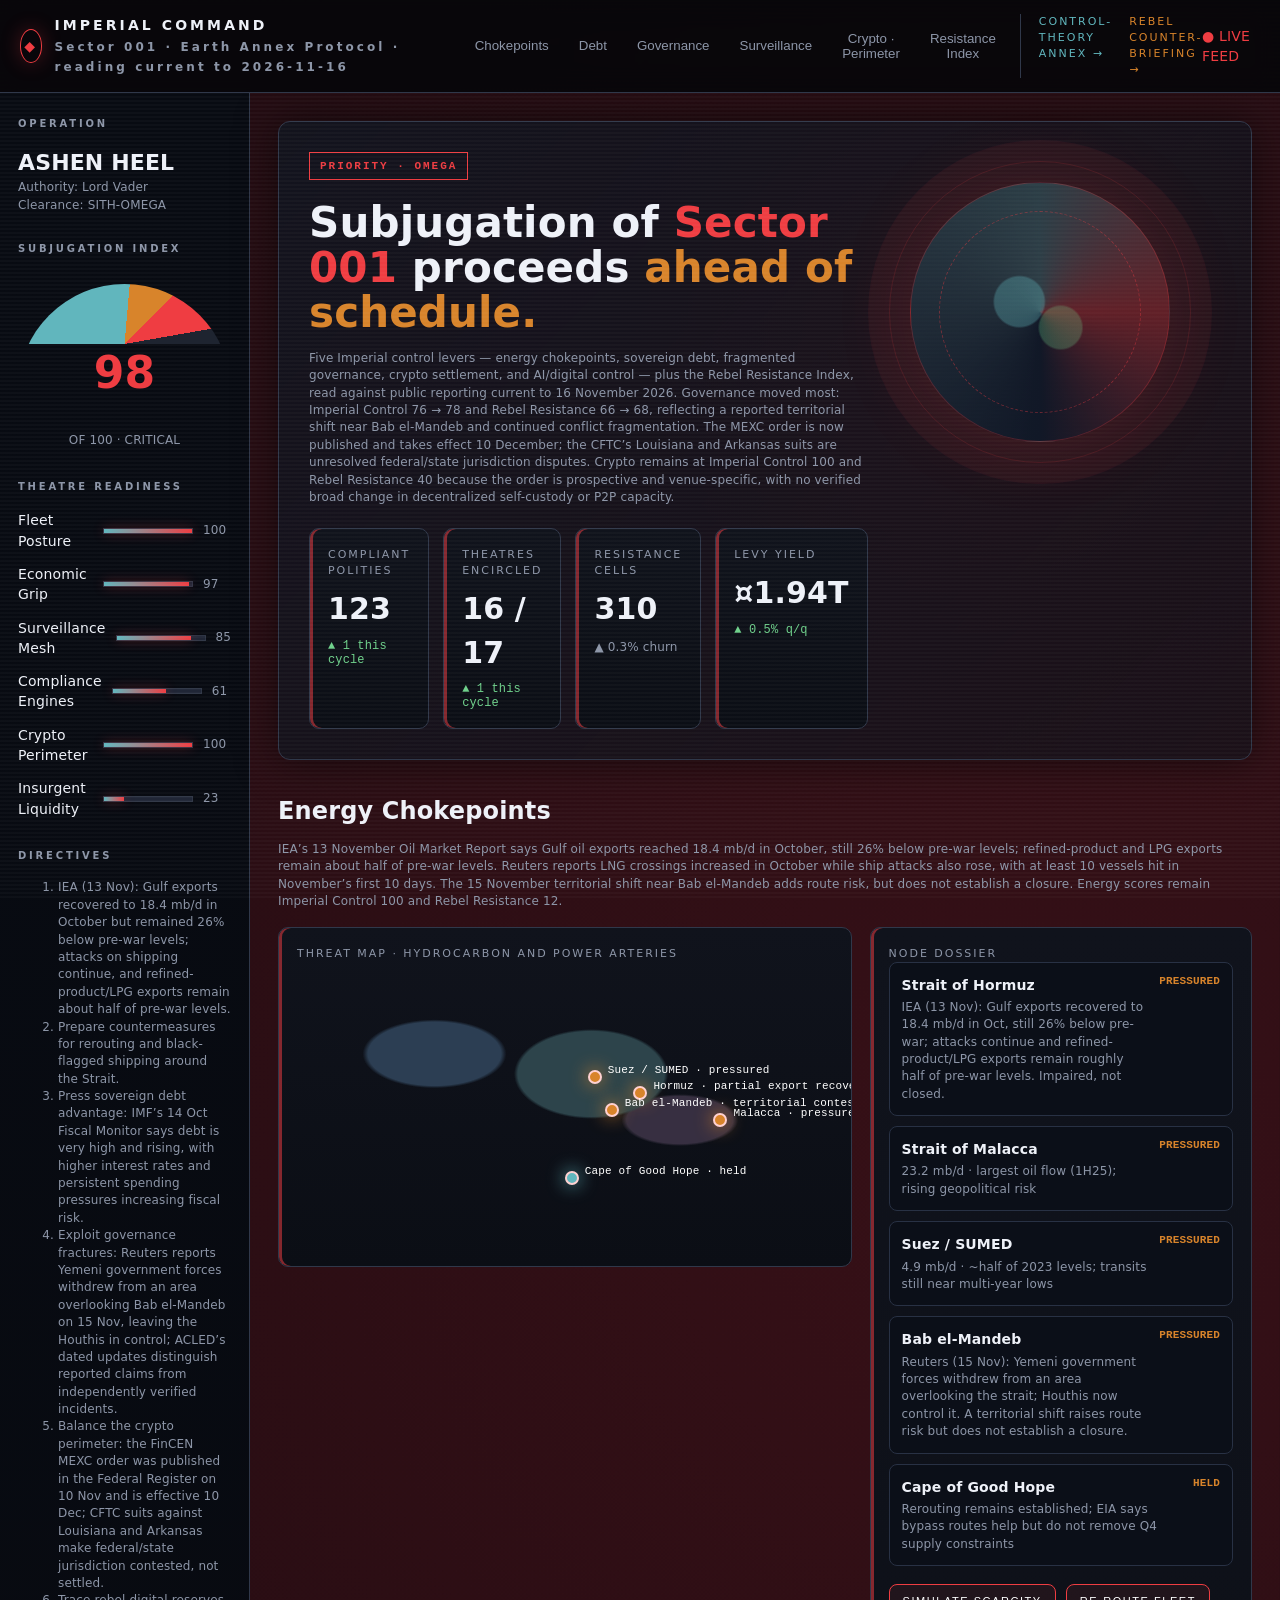
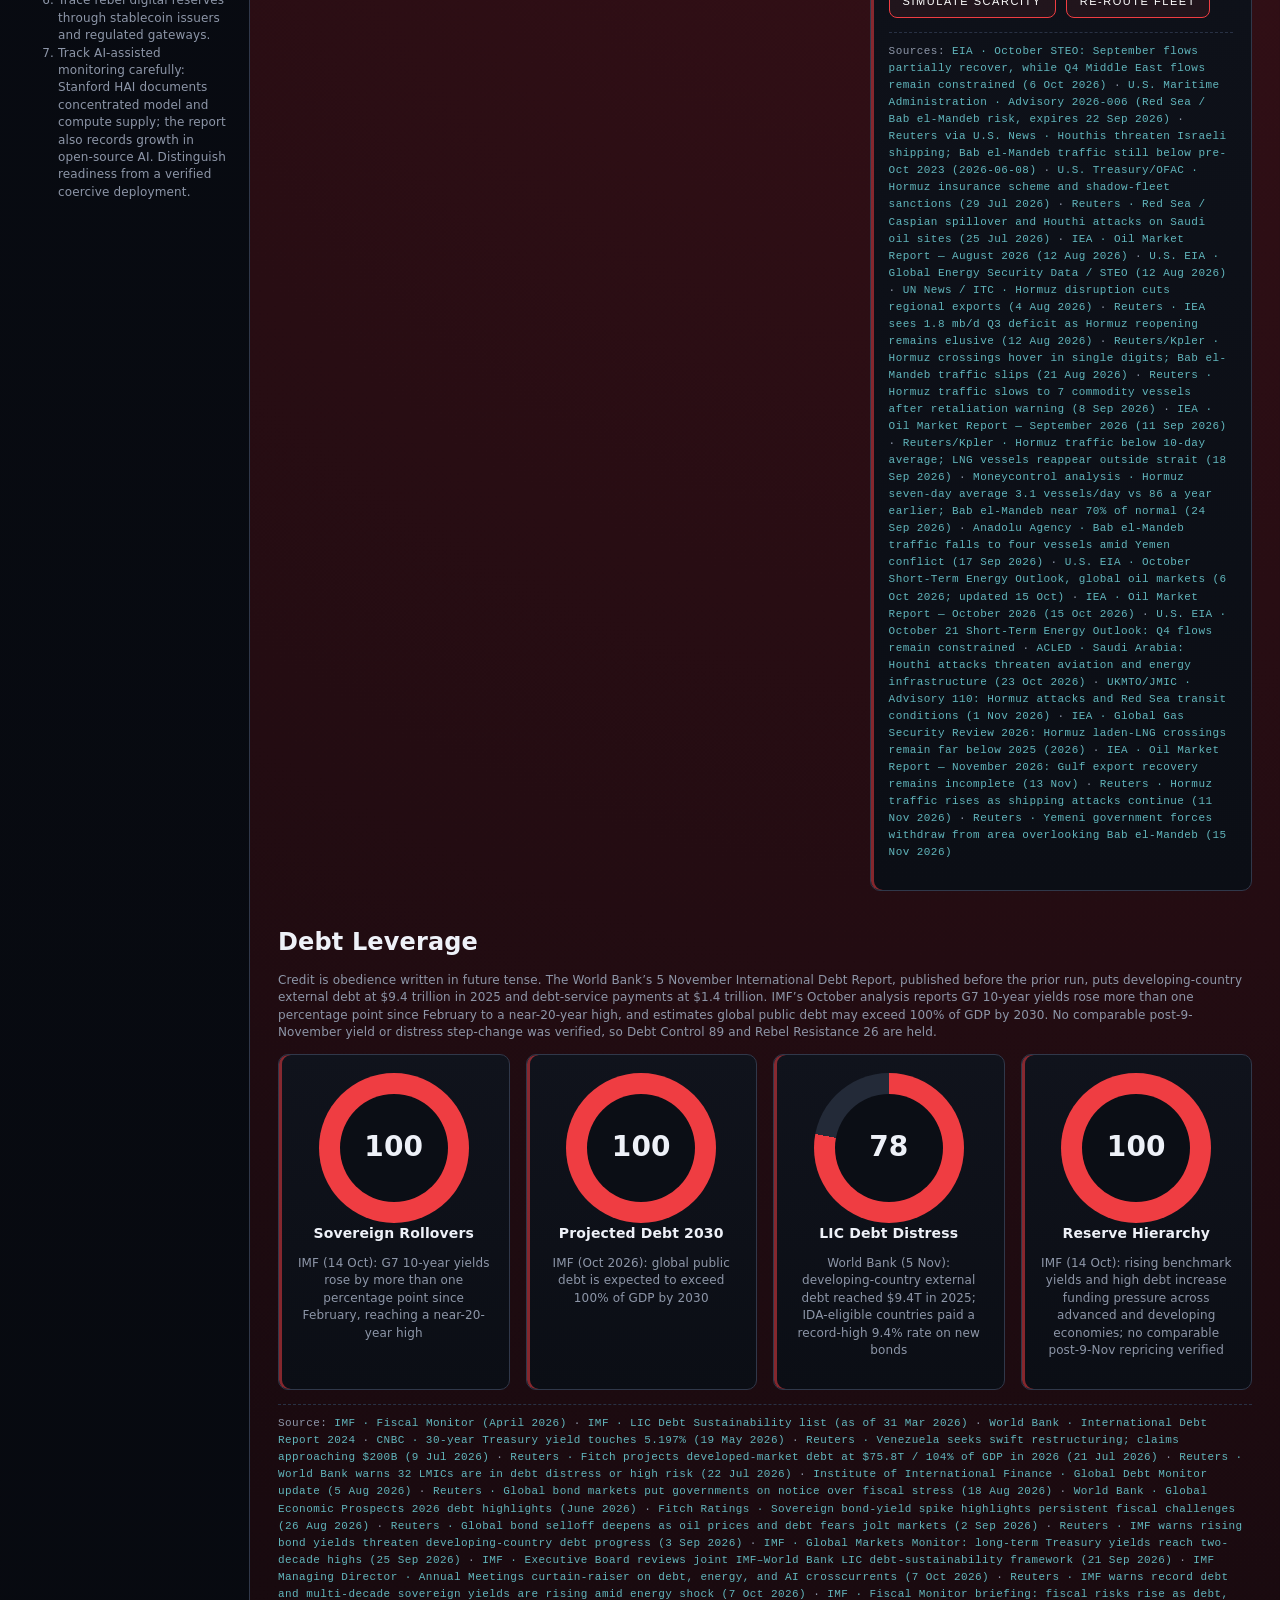
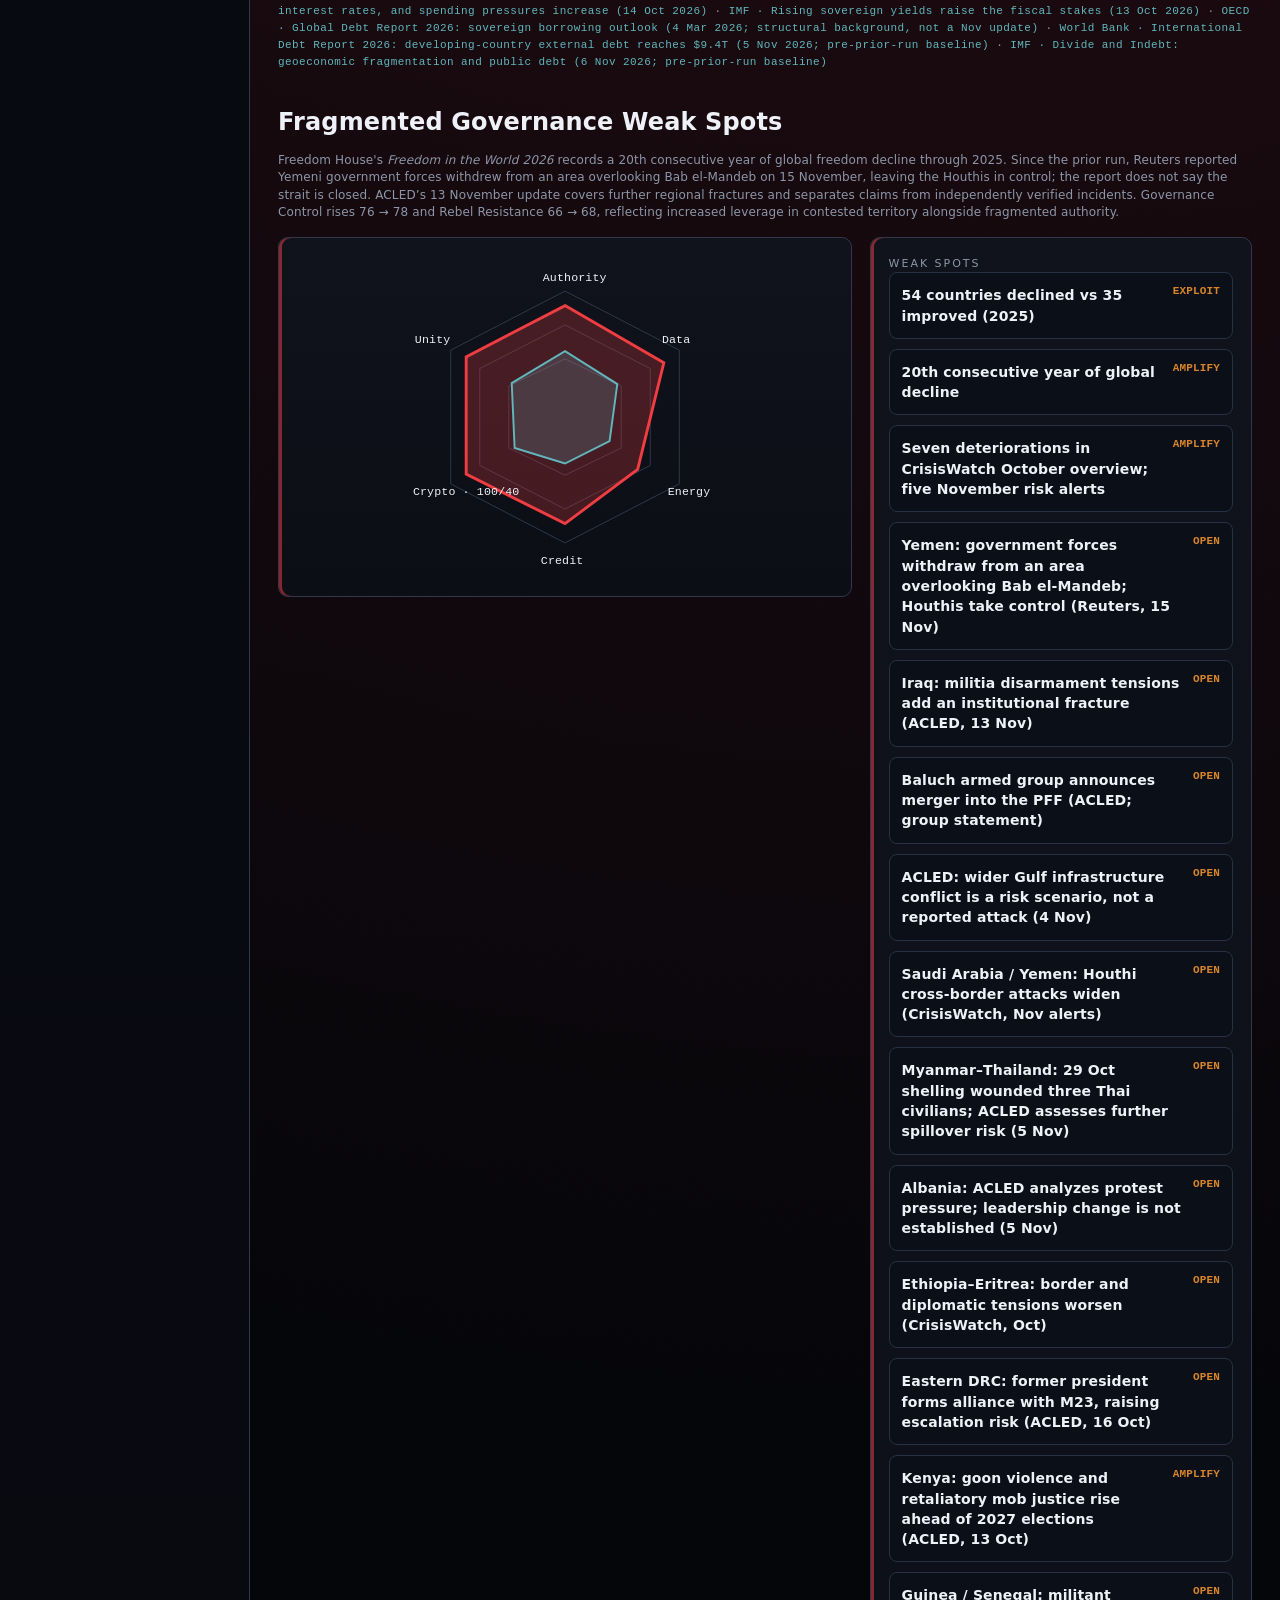
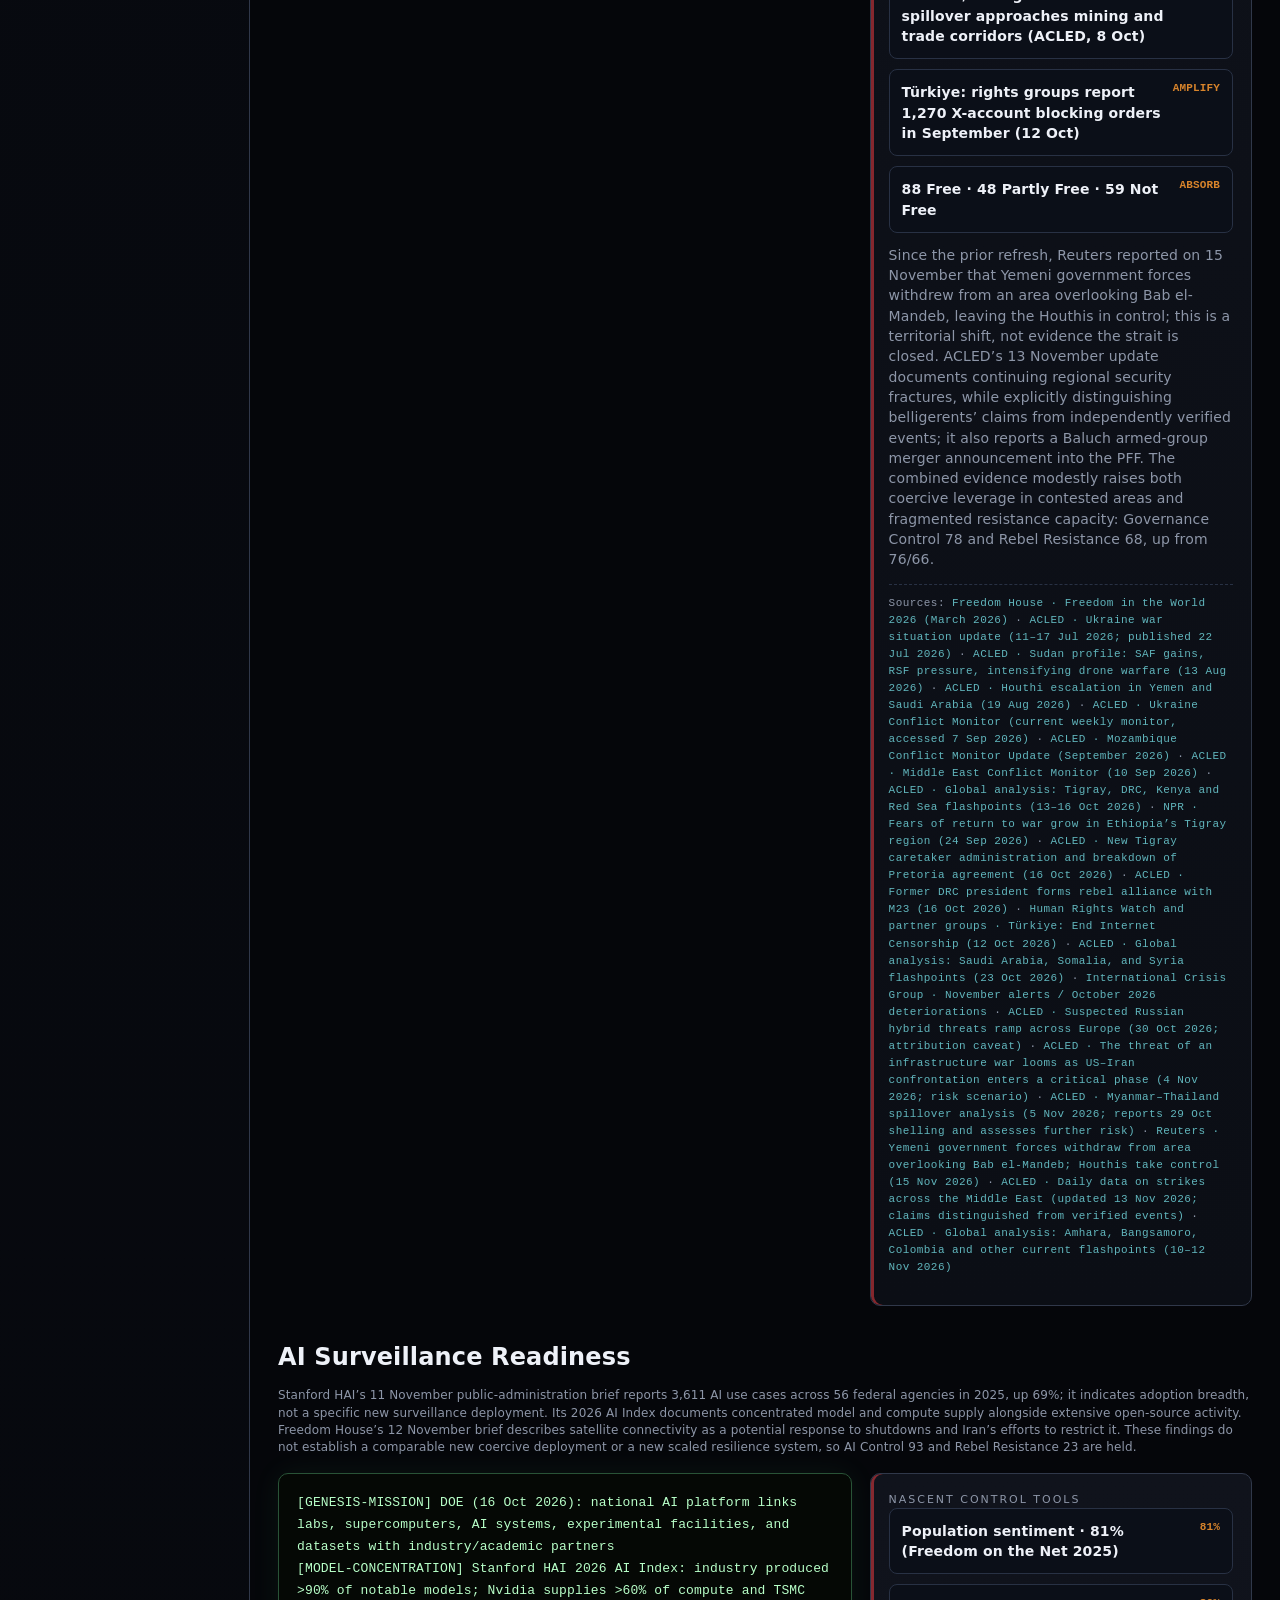
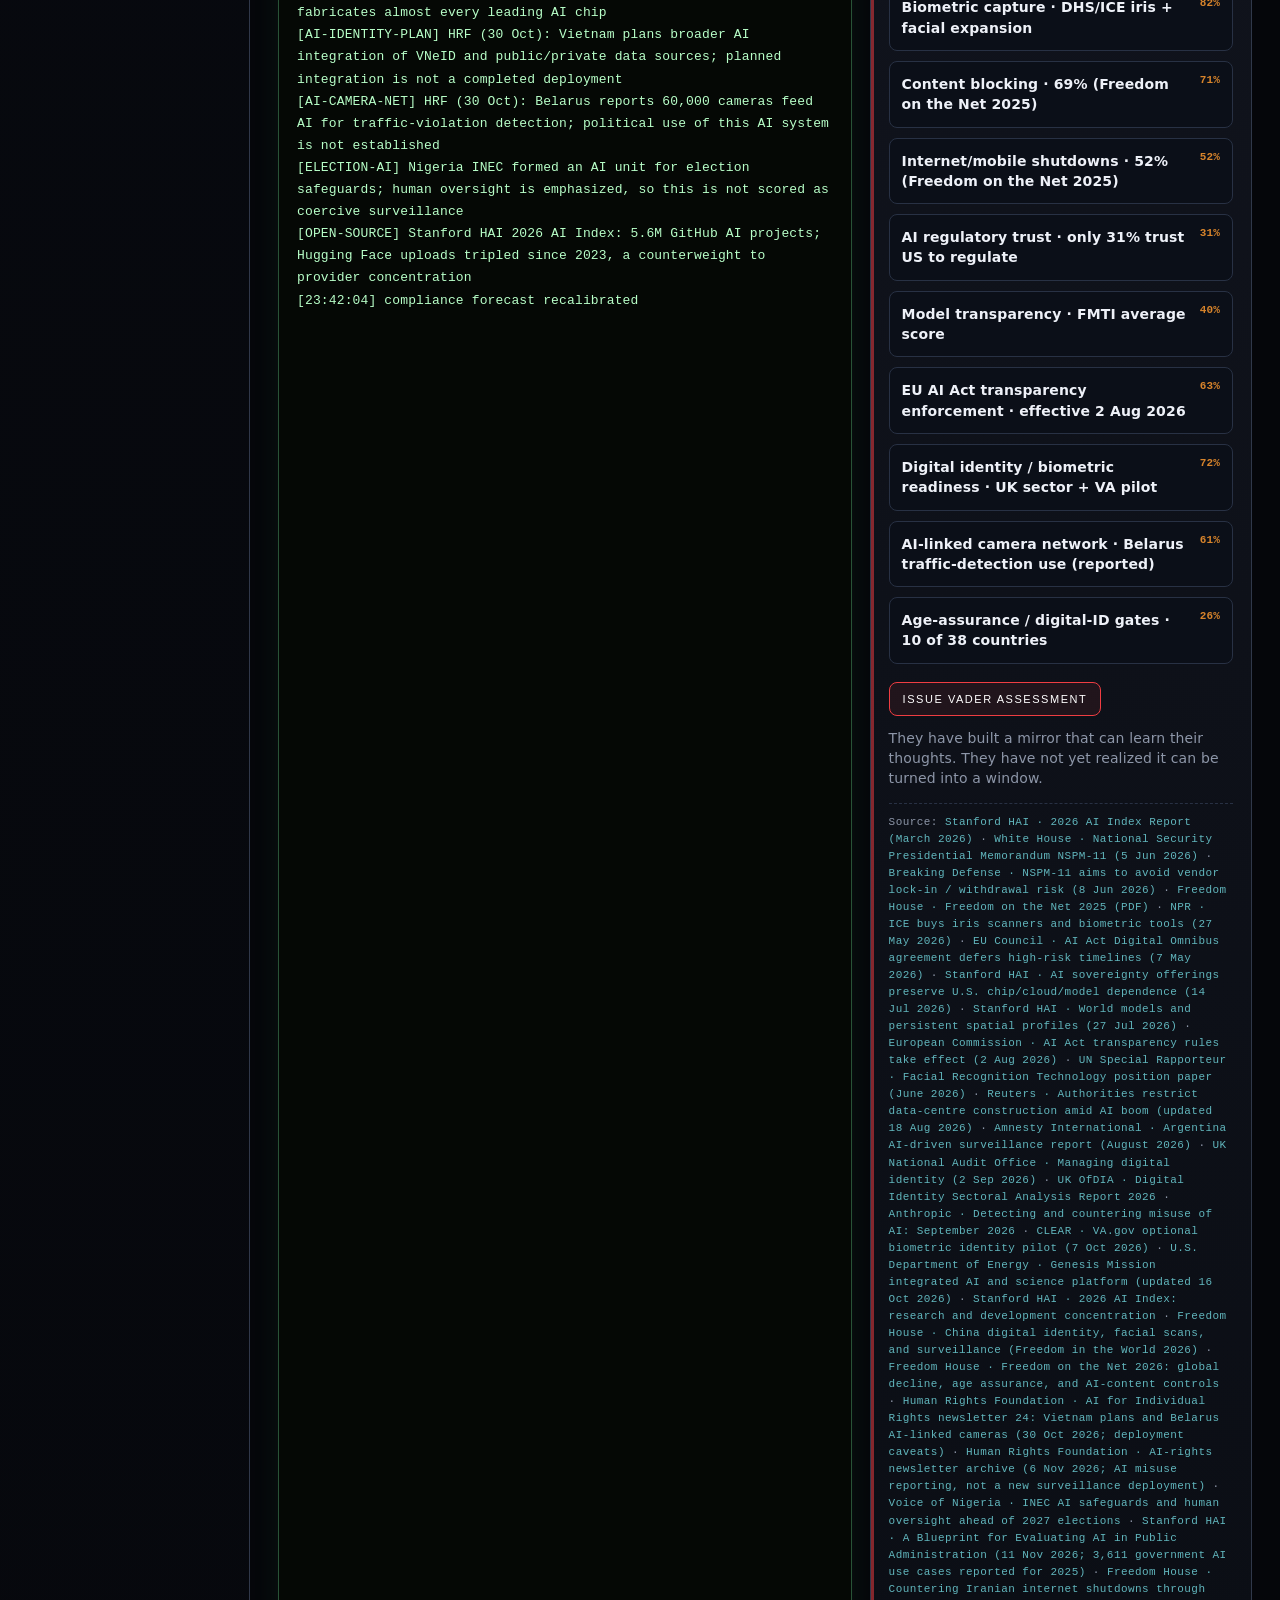
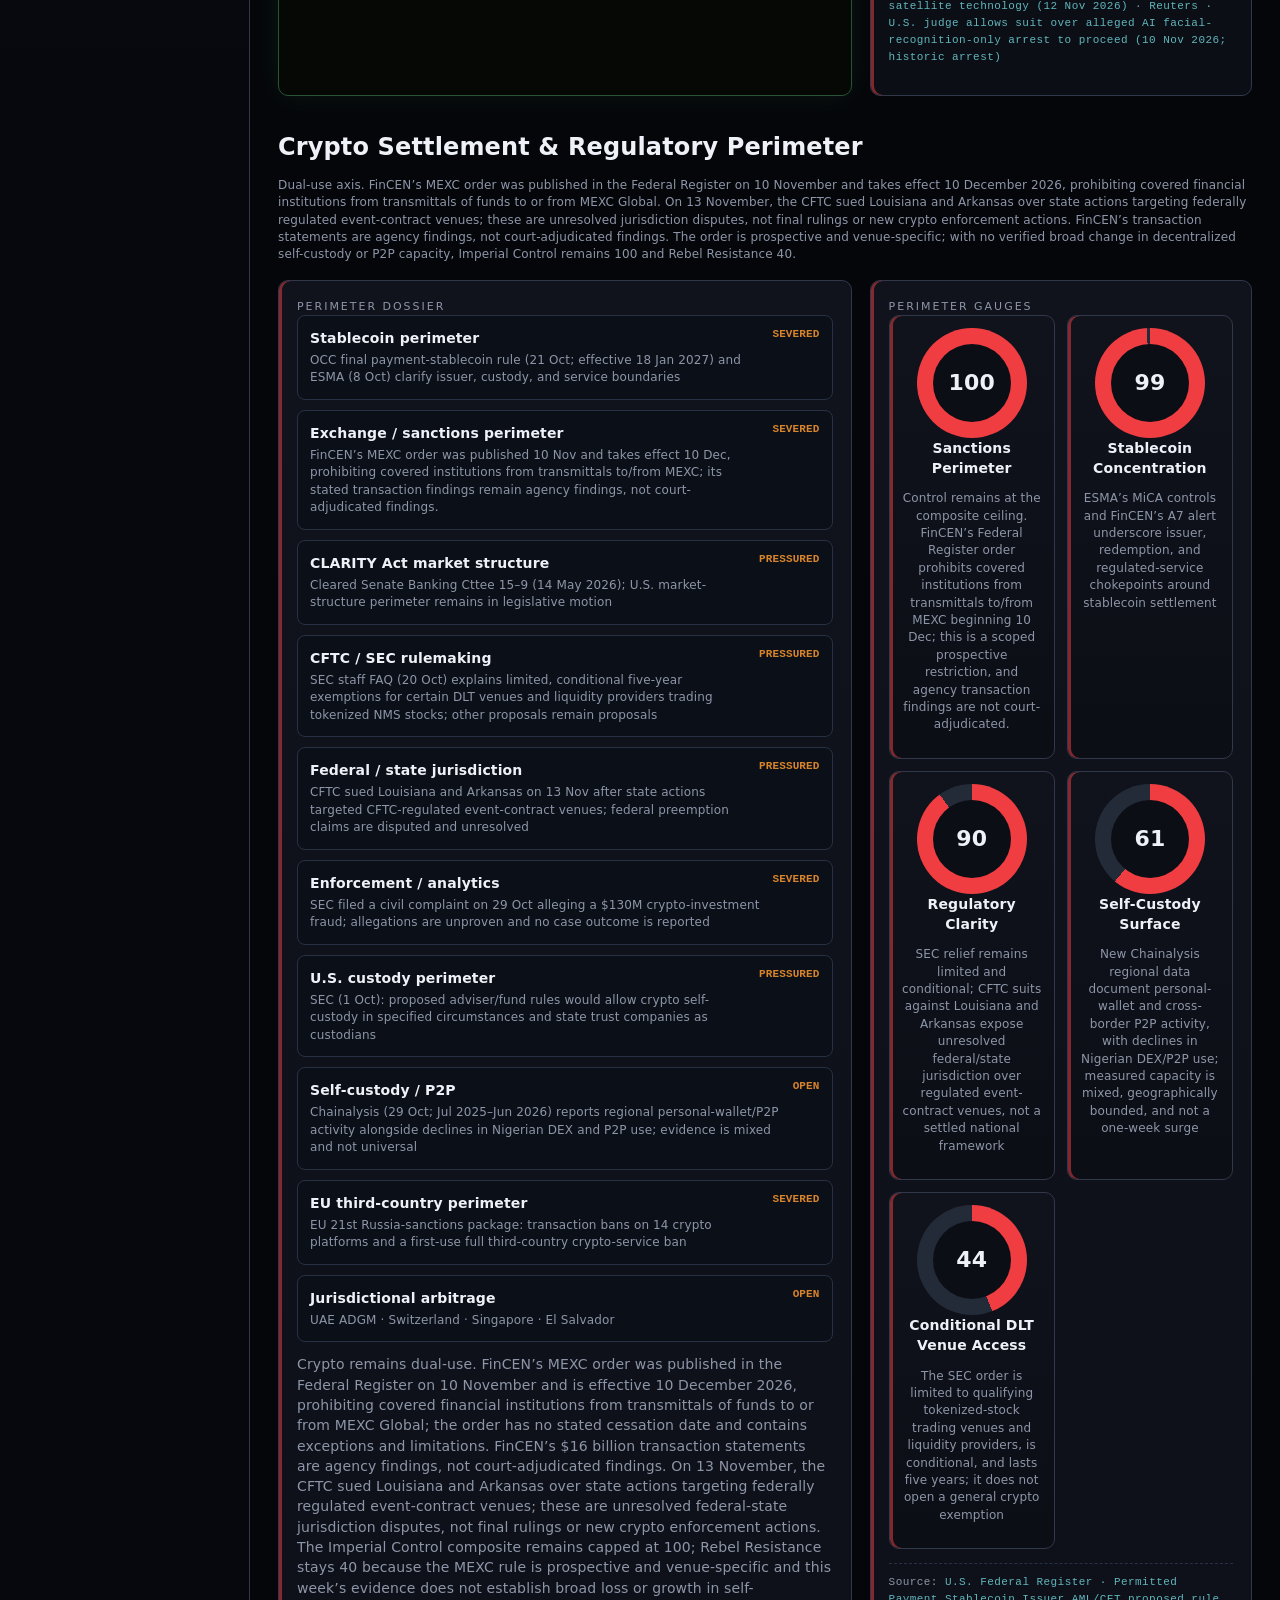
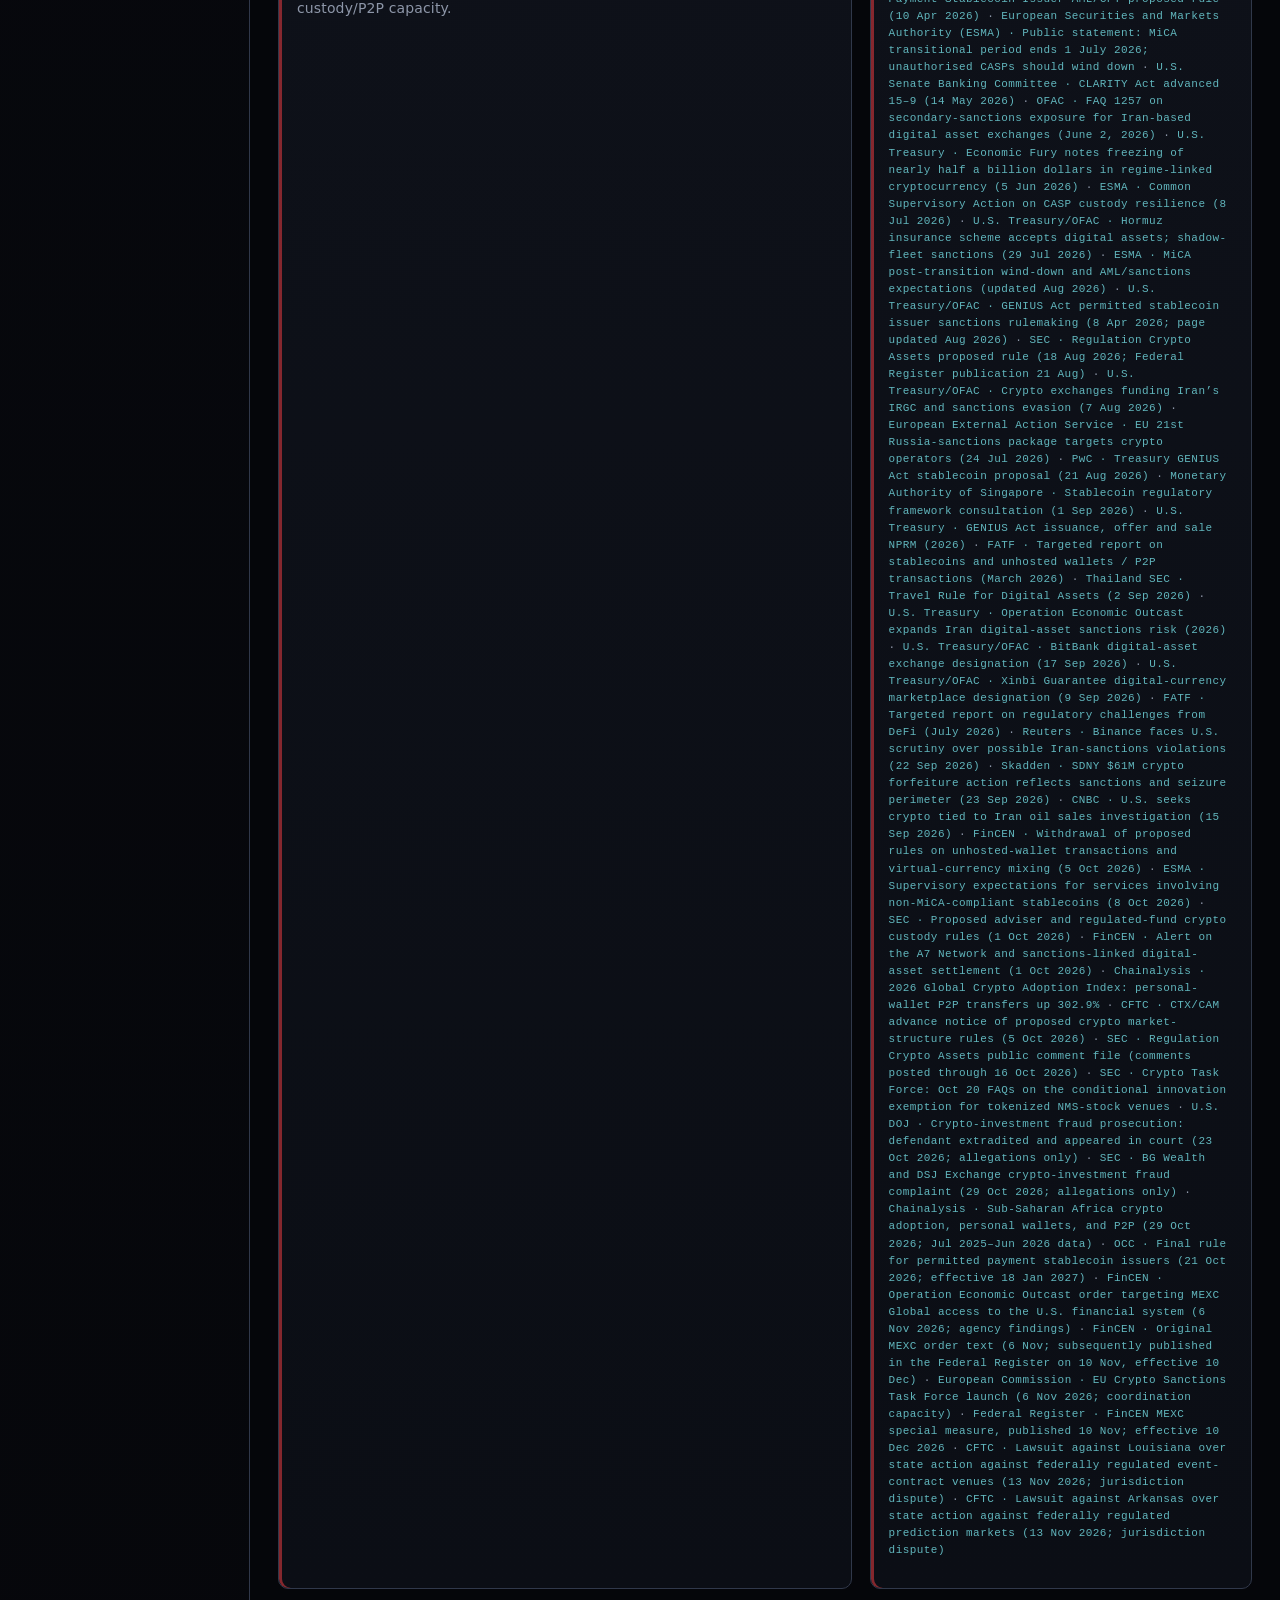
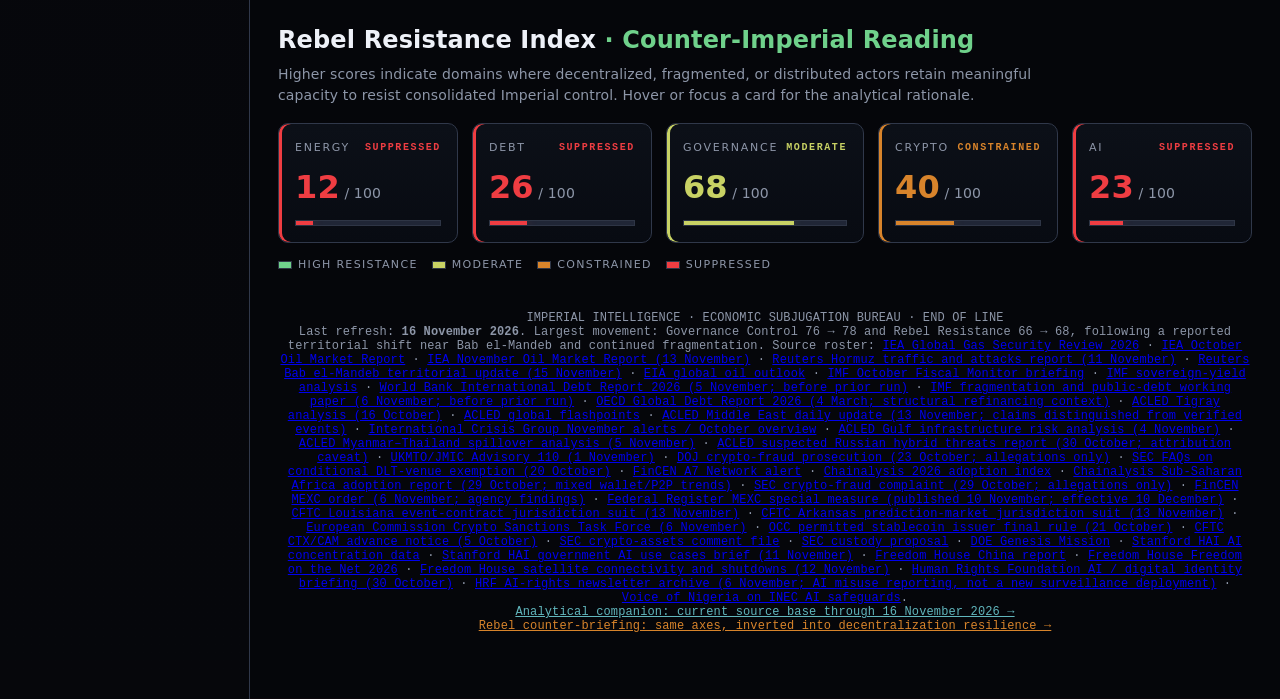
==== commit 26003540: "Weekly metric refresh 2026-11-16 Co-authored-by: Perplexity <noreply@perplexity.ai>" ====
--- a/index.html
+++ b/index.html
@@ -4,8 +4,8 @@
   <meta charset="utf-8">
   <meta name="viewport" content="width=device-width,initial-scale=1">
   <title>Imperial Economy Dashboard</title>
-  <meta name="description" content="Imperial economic-control dashboard across five pressure domains and the Rebel Resistance Index, refreshed against public reporting current to 9 November 2026.">
-  <link rel="stylesheet" href="css/styles.css?v=20261102">
+  <meta name="description" content="Imperial economic-control dashboard across five pressure domains and the Rebel Resistance Index, refreshed against public reporting current to 16 November 2026.">
+  <link rel="stylesheet" href="css/styles.css?v=20261116">
 </head>
 <body>
   <header class="top">
@@ -21,7 +21,7 @@
       <button onclick="go('debt')">Debt</button>
       <button onclick="go('governance')">Governance</button>
       <button onclick="go('ai')">Surveillance</button>
-      <button onclick="go('crypto')" title="First-class control and resistance axis; Control 100, Rebel Resistance 40, refreshed 9 November 2026">Crypto · Perimeter</button>
+      <button onclick="go('crypto')" title="First-class control and resistance axis; Control 100, Rebel Resistance 40, refreshed 16 November 2026">Crypto · Perimeter</button>
       <button onclick="go('rri')">Resistance Index</button>
       <a href="control-theory-explainer.html" style="color:#61b6bd;text-decoration:none;border-left:1px solid #30384a;padding-left:18px">Control-Theory Annex →</a>
       <a href="rebel-counter-briefing.html" style="color:#d8842b;text-decoration:none">Rebel Counter-Briefing →</a>
@@ -51,7 +51,7 @@
         <div>
           <span class="tag">PRIORITY · OMEGA</span>
           <h1>Subjugation of <span>Sector 001</span> proceeds <b>ahead of schedule.</b></h1>
-        <p class="small">Five Imperial control levers — energy chokepoints, sovereign debt, fragmented governance, crypto settlement, and AI/digital control — plus the Rebel Resistance Index, read against public reporting current to 9 November 2026. No composite axis score changed this cycle. Crypto showed the strongest new control-pressure signal but remains capped at Imperial Control 100, with Rebel Resistance held at 40: FinCEN issued an order targeting MEXC Global’s U.S. financial access, and the EU announced a crypto-sanctions coordination task force. FinCEN’s transaction and sanctions-evasion statements are agency findings, not court-adjudicated findings; the posted order text says it becomes effective 30 days after Federal Register publication, with publication pending. Neither development alone establishes reduced decentralized self-custody or P2P capacity.</p>
+        <p class="small">Five Imperial control levers — energy chokepoints, sovereign debt, fragmented governance, crypto settlement, and AI/digital control — plus the Rebel Resistance Index, read against public reporting current to 16 November 2026. Governance moved most: Imperial Control 76 → 78 and Rebel Resistance 66 → 68, reflecting a reported territorial shift near Bab el-Mandeb and continued conflict fragmentation. The MEXC order is now published and takes effect 10 December; the CFTC’s Louisiana and Arkansas suits are unresolved federal/state jurisdiction disputes. Crypto remains at Imperial Control 100 and Rebel Resistance 40 because the order is prospective and venue-specific, with no verified broad change in decentralized self-custody or P2P capacity.</p>
           <div class="cards" id="controlCards"></div>
         </div>
         <div class="orb">
@@ -61,7 +61,7 @@
 
       <section id="energy" class="section">
         <h2>Energy Chokepoints</h2>
-        <p class="small">IEA’s 2026 gas-security review finds laden LNG crossings through Hormuz averaged about 10 per month from April–September versus about 95 per month in 2025, with 27 confirmed laden vessels exiting in September. IEA’s October oil report records a partial September rebound in Hormuz flows and bypass exports but calls recovery fragile; UKMTO/JMIC’s 1 November advisory still rates Hormuz severe and Bab el-Mandeb substantial/open. EIA forecasts Q4 Middle East flows remain constrained. Both routes remain pressured, not fully closed.</p>
+        <p class="small">IEA’s 13 November Oil Market Report says Gulf oil exports reached 18.4 mb/d in October, still 26% below pre-war levels; refined-product and LPG exports remain about half of pre-war levels. Reuters reports LNG crossings increased in October while ship attacks also rose, with at least 10 vessels hit in November’s first 10 days. The 15 November territorial shift near Bab el-Mandeb adds route risk, but does not establish a closure. Energy scores remain Imperial Control 100 and Rebel Resistance 12.</p>
         <div class="grid">
           <div class="panel map">
             <div class="k">Threat Map · Hydrocarbon and Power Arteries</div>
@@ -82,17 +82,17 @@
 
       <section id="debt" class="section">
         <h2>Debt Leverage</h2>
-        <p class="small">Credit is obedience written in future tense. The IMF’s October outlook says global public debt is very high and rising, interest rates are higher, and spending pressures persist; its October sovereign-yield analysis reports G7 10-year yields rose more than one percentage point since February to a near-20-year high. OECD’s March 2026 borrowing outlook describes record refinancing needs and shorter maturities, while noting markets absorbed record issuance. No comparable post-2-November debt stress step-change was verified, so Debt Control 89 and Rebel Resistance 26 are held.</p>
+        <p class="small">Credit is obedience written in future tense. The World Bank’s 5 November International Debt Report, published before the prior run, puts developing-country external debt at $9.4 trillion in 2025 and debt-service payments at $1.4 trillion. IMF’s October analysis reports G7 10-year yields rose more than one percentage point since February to a near-20-year high, and estimates global public debt may exceed 100% of GDP by 2030. No comparable post-9-November yield or distress step-change was verified, so Debt Control 89 and Rebel Resistance 26 are held.</p>
         <div class="gaugegrid" id="debtGauges"></div>
         <p class="cite" id="debtCite"></p>
       </section>
 
       <section id="governance" class="section">
         <h2>Fragmented Governance Weak Spots</h2>
-        <p class="small">Freedom House's <em>Freedom in the World 2026</em> marks a 20th consecutive year of global freedom decline through 2025. CrisisWatch’s November alerts cover Haiti, Iran, Israel/Palestine, Saudi Arabia, and Yemen; its October review lists seven deteriorations. ACLED’s 4 November Gulf-infrastructure analysis describes a contingent escalation scenario; its 5 November Myanmar–Thailand analysis reports 29 October shelling that wounded three Thai civilians and assesses risk of further spillover. These developments do not establish a comparable broad fragmentation or civic-resilience score change, so Governance Control 76 and Rebel Resistance 66 remain held.</p>
+        <p class="small">Freedom House's <em>Freedom in the World 2026</em> records a 20th consecutive year of global freedom decline through 2025. Since the prior run, Reuters reported Yemeni government forces withdrew from an area overlooking Bab el-Mandeb on 15 November, leaving the Houthis in control; the report does not say the strait is closed. ACLED’s 13 November update covers further regional fractures and separates claims from independently verified incidents. Governance Control rises 76 → 78 and Rebel Resistance 66 → 68, reflecting increased leverage in contested territory alongside fragmented authority.</p>
         <div class="grid">
           <div class="panel radar">
-            <svg viewBox="0 0 320 320" role="img" aria-label="Imperial leverage radar across authority, data, energy, credit, crypto, and unity; Crypto Control 100 and Rebel Resistance 40 as of 9 November 2026.">
+            <svg viewBox="0 0 320 320" role="img" aria-label="Imperial leverage radar across authority, data, energy, credit, crypto, and unity; Crypto Control 100 and Rebel Resistance 40 as of 16 November 2026.">
               <g fill="none" stroke="#30384a">
                 <polygon points="160,30 278,91 278,229 160,290 42,229 42,91"/>
                 <polygon points="160,65 248,110 248,210 160,255 72,210 72,110"/>
@@ -121,7 +121,7 @@
 
       <section id="ai" class="section">
         <h2>AI Surveillance Readiness</h2>
-        <p class="small">Stanford HAI’s 2026 AI Index reports industry produced over 90% of notable models in 2025 and that compute and chip fabrication remain concentrated, while also documenting 5.6 million GitHub AI projects and tripled Hugging Face uploads since 2023. DOE’s Genesis Mission links national laboratories, supercomputers, AI systems, and datasets; this is readiness, not by itself evidence of population surveillance. Freedom House’s 2026 internet-control findings cover June 2025–May 2026. HRF’s 30 October report says Belarus reports 60,000 cameras feed AI for traffic detection but does not establish political use of that AI system; Vietnam’s VNeID integration remains planned. No new coercive deployment or comparable post-2-November change was verified, so AI Control 93 and Rebel Resistance 23 are held.</p>
+        <p class="small">Stanford HAI’s 11 November public-administration brief reports 3,611 AI use cases across 56 federal agencies in 2025, up 69%; it indicates adoption breadth, not a specific new surveillance deployment. Its 2026 AI Index documents concentrated model and compute supply alongside extensive open-source activity. Freedom House’s 12 November brief describes satellite connectivity as a potential response to shutdowns and Iran’s efforts to restrict it. These findings do not establish a comparable new coercive deployment or a new scaled resilience system, so AI Control 93 and Rebel Resistance 23 are held.</p>
         <div class="grid">
           <div class="panel terminal" id="terminal"></div>
           <div class="panel">
@@ -138,7 +138,7 @@
 
       <section id="crypto" class="section">
         <h2>Crypto Settlement &amp; Regulatory Perimeter</h2>
-        <p class="small">Dual-use axis. On 6 November, FinCEN issued an order that will bar covered U.S. financial institutions from transmittals of funds from or to MEXC Global 30 days after Federal Register publication; the posted order contains an unfilled effective-date placeholder pending publication. FinCEN’s $16B illicit-transaction and sanctions-evasion statements are agency findings, not court-adjudicated findings. The EU announced a Crypto Sanctions Task Force to coordinate detection and enforcement against sanctions circumvention; this is an institutional coordination step, not a new enforcement action. Chainalysis’ Sub-Saharan Africa wallet/P2P measures remain mixed and retrospective (July 2025–June 2026). Imperial Control remains capped at 100 · Rebel Resistance holds at 40 because these developments do not establish a broad change in decentralized self-custody or P2P capacity.</p>
+        <p class="small">Dual-use axis. FinCEN’s MEXC order was published in the Federal Register on 10 November and takes effect 10 December 2026, prohibiting covered financial institutions from transmittals of funds to or from MEXC Global. On 13 November, the CFTC sued Louisiana and Arkansas over state actions targeting federally regulated event-contract venues; these are unresolved jurisdiction disputes, not final rulings or new crypto enforcement actions. FinCEN’s transaction statements are agency findings, not court-adjudicated findings. The order is prospective and venue-specific; with no verified broad change in decentralized self-custody or P2P capacity, Imperial Control remains 100 and Rebel Resistance 40.</p>
         <div class="grid">
           <div class="panel">
             <div class="k">Perimeter Dossier</div>
@@ -168,15 +168,21 @@
       <div class="foot">
         IMPERIAL INTELLIGENCE · ECONOMIC SUBJUGATION BUREAU · END OF LINE
         <br>
-        Last refresh: <strong>9 November 2026</strong>. No composite axis score changed; Crypto had the strongest new control-pressure signal at its 100-point ceiling. Source roster:
+        Last refresh: <strong>16 November 2026</strong>. Largest movement: Governance Control 76 → 78 and Rebel Resistance 66 → 68, following a reported territorial shift near Bab el-Mandeb and continued fragmentation. Source roster:
         <a href="https://www.iea.org/files/42bb838f-d20d-4815-8554-32146033967d/GlobalGasSecurityReview2026.pdf" target="_blank" rel="noopener">IEA Global Gas Security Review 2026</a> ·
         <a href="https://www.iea.org/reports/oil-market-report-october-2026" target="_blank" rel="noopener">IEA October Oil Market Report</a> ·
+        <a href="https://www.iea.org/reports/oil-market-report-november-2026" target="_blank" rel="noopener">IEA November Oil Market Report (13 November)</a> ·
+        <a href="https://www.reuters.com/world/middle-east/hormuz-traffic-is-up-so-are-attacks-2026-11-11/" target="_blank" rel="noopener">Reuters Hormuz traffic and attacks report (11 November)</a> ·
+        <a href="https://www.reuters.com/world/middle-east/yemen-government-forces-withdraw-area-near-bab-el-mandeb-strait-houthis-control-2026-11-15/" target="_blank" rel="noopener">Reuters Bab el-Mandeb territorial update (15 November)</a> ·
         <a href="https://www.eia.gov/outlooks/steo/report/global_oil.php" target="_blank" rel="noopener">EIA global oil outlook</a> ·
         <a href="https://mediacenter.imf.org/news/imf---fiscal-monitor-report-annual-meetings--2026/s/1b05cec6-cde8-4b75-80ec-2b29f9fb5d19" target="_blank" rel="noopener">IMF October Fiscal Monitor briefing</a> ·
         <a href="https://www.imf.org/en/blogs/articles/2026/10/13/rising-sovereign-yields-raise-the-fiscal-stakes" target="_blank" rel="noopener">IMF sovereign-yield analysis</a> ·
+        <a href="https://www.worldbank.org/en/news/press-release/2026/11/05/developing-countries-external-debt-surges-to-record-9-4-trillion" target="_blank" rel="noopener">World Bank International Debt Report 2026 (5 November; before prior run)</a> ·
+        <a href="https://elibrary.imf.org/view/journals/001/2026/239/001.2026.issue-239-en.xml" target="_blank" rel="noopener">IMF fragmentation and public-debt working paper (6 November; before prior run)</a> ·
         <a href="https://www.oecd.org/en/publications/global-debt-report-2026_e9d80efd-en/full-report/sovereign-borrowing-outlook_4470147b.html" target="_blank" rel="noopener">OECD Global Debt Report 2026 (4 March; structural refinancing context)</a> ·
         <a href="https://acleddata.com/expert-comment/does-ethiopias-new-caretaker-administration-signal-end-pretoria-peace-agreement" target="_blank" rel="noopener">ACLED Tigray analysis (16 October)</a> ·
         <a href="https://acleddata.com/global-analysis" target="_blank" rel="noopener">ACLED global flashpoints</a> ·
+        <a href="https://acleddata.com/current-crises/daily-data-strikes-across-middle-east" target="_blank" rel="noopener">ACLED Middle East daily update (13 November; claims distinguished from verified events)</a> ·
         <a href="https://www.crisisgroup.org/sites/default/files/crisiswatch/crisiswatch-october-2026-global-overview.pdf" target="_blank" rel="noopener">International Crisis Group November alerts / October overview</a> ·
         <a href="https://acleddata.com/report/threat-infrastructure-war-looms-us-iran-confrontation-enters-critical-phase" target="_blank" rel="noopener">ACLED Gulf infrastructure risk analysis (4 November)</a> ·
         <a href="https://acleddata.com/expert-comment/will-violent-spillover-myanmar-thailand-escalate" target="_blank" rel="noopener">ACLED Myanmar–Thailand spillover analysis (5 November)</a> ·
@@ -189,7 +195,9 @@
         <a href="https://www.chainalysis.com/blog/sub-saharan-africa-crypto-adoption-2026/" target="_blank" rel="noopener">Chainalysis Sub-Saharan Africa adoption report (29 October; mixed wallet/P2P trends)</a> ·
         <a href="https://www.sec.gov/enforcement-litigation/litigation-releases/lr-26679" target="_blank" rel="noopener">SEC crypto-fraud complaint (29 October; allegations only)</a> ·
         <a href="https://www.fincen.gov/news/news-releases/operation-economic-outcast-severs-mexc-globals-access-us-financial-system" target="_blank" rel="noopener">FinCEN MEXC order (6 November; agency findings)</a> ·
-        <a href="https://www.fincen.gov/system/files/2026-11/MEXC-Section-9714.pdf" target="_blank" rel="noopener">FinCEN MEXC special-measure order (issued 6 November; Federal Register publication pending; effective-date placeholder)</a> ·
+        <a href="https://www.federalregister.gov/documents/2026/11/10/2026-22962/imposition-of-special-measure-prohibiting-the-transmittal-of-funds-involving-mexc-global" target="_blank" rel="noopener">Federal Register MEXC special measure (published 10 November; effective 10 December)</a> ·
+        <a href="https://www.cftc.gov/PressRoom/PressReleases/9326-26" target="_blank" rel="noopener">CFTC Louisiana event-contract jurisdiction suit (13 November)</a> ·
+        <a href="https://www.cftc.gov/PressRoom/PressReleases/9325-26" target="_blank" rel="noopener">CFTC Arkansas prediction-market jurisdiction suit (13 November)</a> ·
         <a href="https://finance.ec.europa.eu/news/statement-commissioner-albuquerque-outcomes-tenth-meeting-high-level-meeting-sanctions-2026-11-06_en" target="_blank" rel="noopener">European Commission Crypto Sanctions Task Force (6 November)</a> ·
         <a href="https://www.occ.gov/news-issuances/news-releases/2026/nr-occ-2026-92.html" target="_blank" rel="noopener">OCC permitted stablecoin issuer final rule (21 October)</a> ·
         <a href="https://www.cftc.gov/PressRoom/PressReleases/9307-26" target="_blank" rel="noopener">CFTC CTX/CAM advance notice (5 October)</a> ·
@@ -197,20 +205,22 @@
         <a href="https://www.sec.gov/newsroom/press-releases/2026-100-sec-proposal-would-address-how-investment-advisers-funds-can-custody-crypto-assets-under-federal" target="_blank" rel="noopener">SEC custody proposal</a> ·
         <a href="https://www.energy.gov/undersecretaryforscience/genesis-mission/genesis-mission" target="_blank" rel="noopener">DOE Genesis Mission</a> ·
         <a href="https://hai.stanford.edu/ai-index/2026-ai-index-report/research-and-development" target="_blank" rel="noopener">Stanford HAI AI concentration data</a> ·
+        <a href="https://hai.stanford.edu/policy/a-blueprint-for-evaluating-ai-in-public-administration" target="_blank" rel="noopener">Stanford HAI government AI use cases brief (11 November)</a> ·
         <a href="https://freedomhouse.org/country/china/freedom-world/2026" target="_blank" rel="noopener">Freedom House China report</a> ·
         <a href="https://freedomhouse.org/article/new-report-authoritarian-internet-controls-drive-16th-consecutive-year-decline-global" target="_blank" rel="noopener">Freedom House Freedom on the Net 2026</a> ·
+        <a href="https://freedomhouse.org/article/defeating-authoritarian-digital-blackouts-countering-internet-shutdowns-through-satellite" target="_blank" rel="noopener">Freedom House satellite connectivity and shutdowns (12 November)</a> ·
         <a href="https://hrf.org/latest/hrfs-ai-for-individual-rights-newsletter-24/" target="_blank" rel="noopener">Human Rights Foundation AI / digital identity briefing (30 October)</a> ·
         <a href="https://hrf.org/latest-category/ai-for-individual-rights/" target="_blank" rel="noopener">HRF AI-rights newsletter archive (6 November; AI misuse reporting, not a new surveillance deployment)</a> ·
         <a href="https://von.gov.ng/inec-unveils-ai-safeguards-ahead-of-2027-elections/" target="_blank" rel="noopener">Voice of Nigeria on INEC AI safeguards</a>.
         <br>
-        <a href="control-theory-explainer.html" style="color:#61b6bd">Analytical companion: current source base through 9 November 2026 →</a>
+        <a href="control-theory-explainer.html" style="color:#61b6bd">Analytical companion: current source base through 16 November 2026 →</a>
         <br>
         <a href="rebel-counter-briefing.html" style="color:#d8842b">Rebel counter-briefing: same axes, inverted into decentralization resilience →</a>
       </div>
     </main>
   </div>
 
-  <script src="js/data.js?v=20261109"></script>
-  <script src="js/app.js?v=20261109"></script>
+  <script src="js/data.js?v=20261116"></script>
+  <script src="js/app.js?v=20261116"></script>
 </body>
 </html>
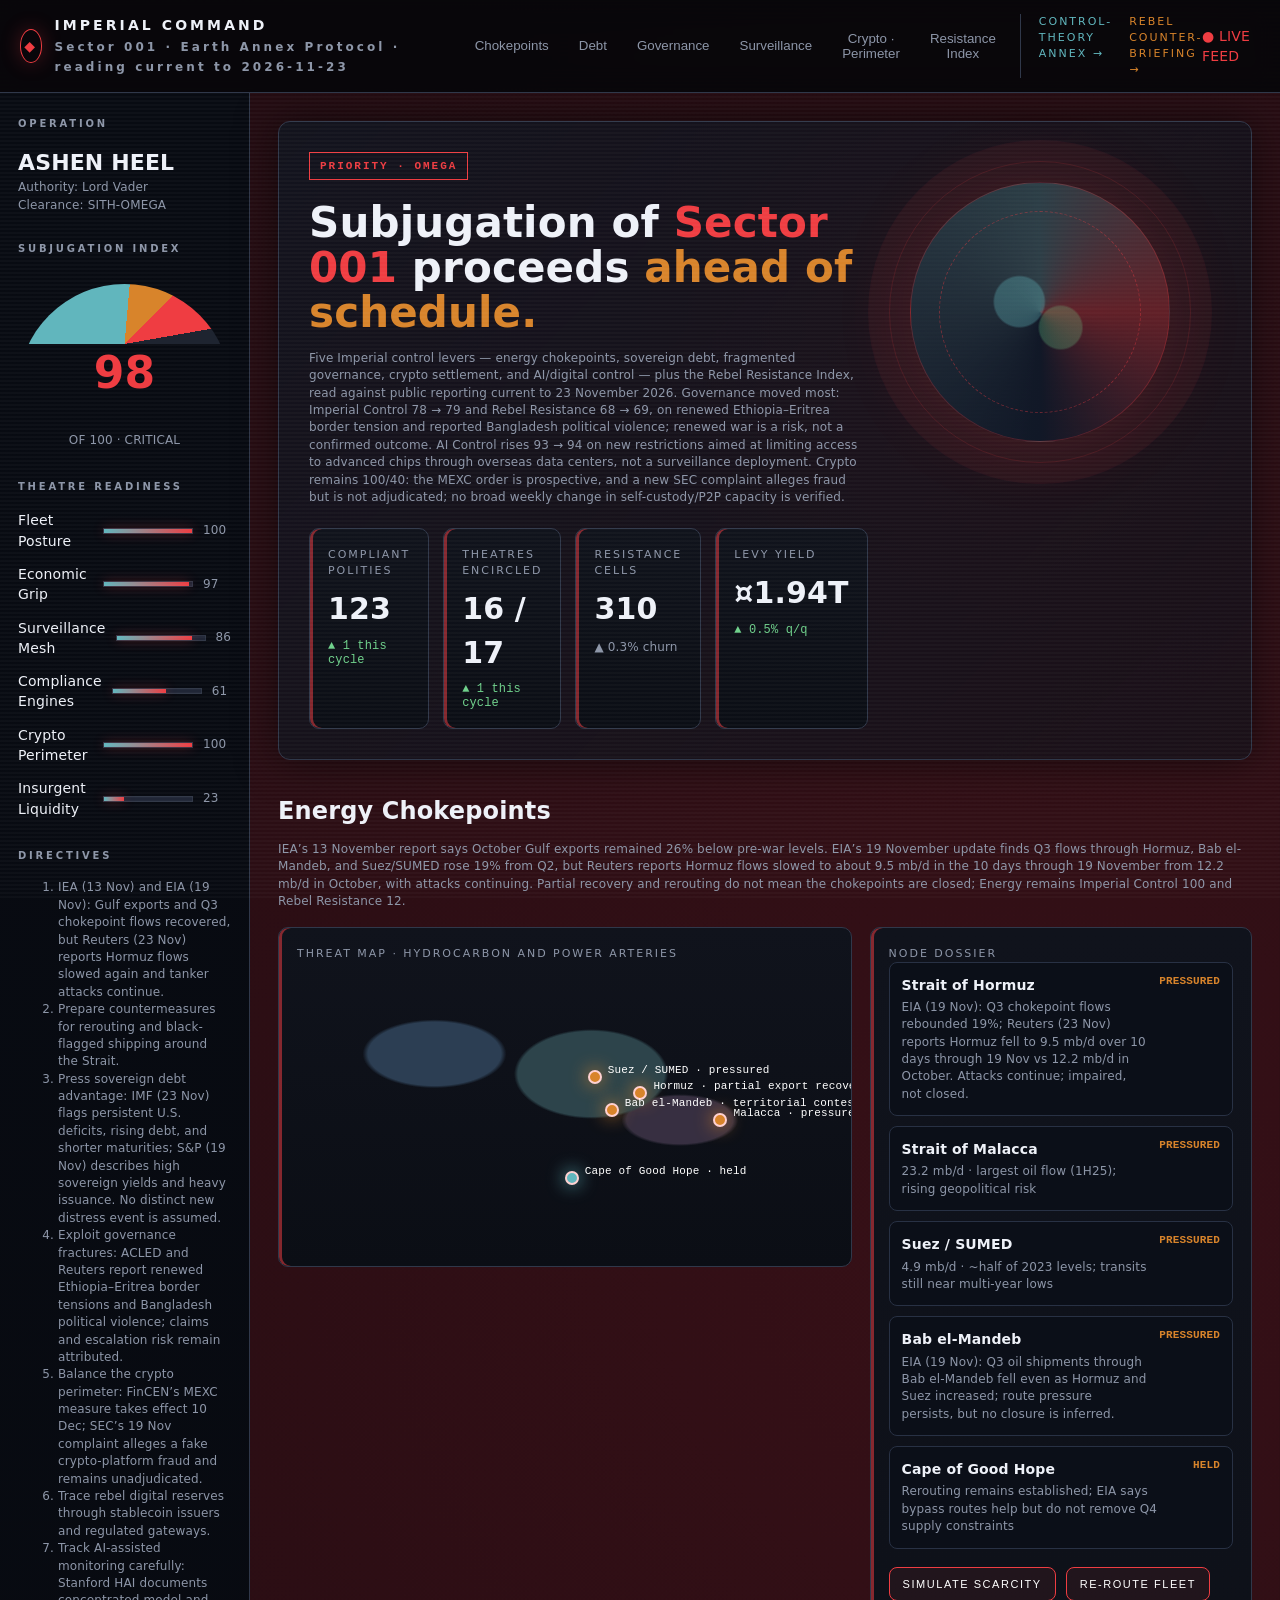
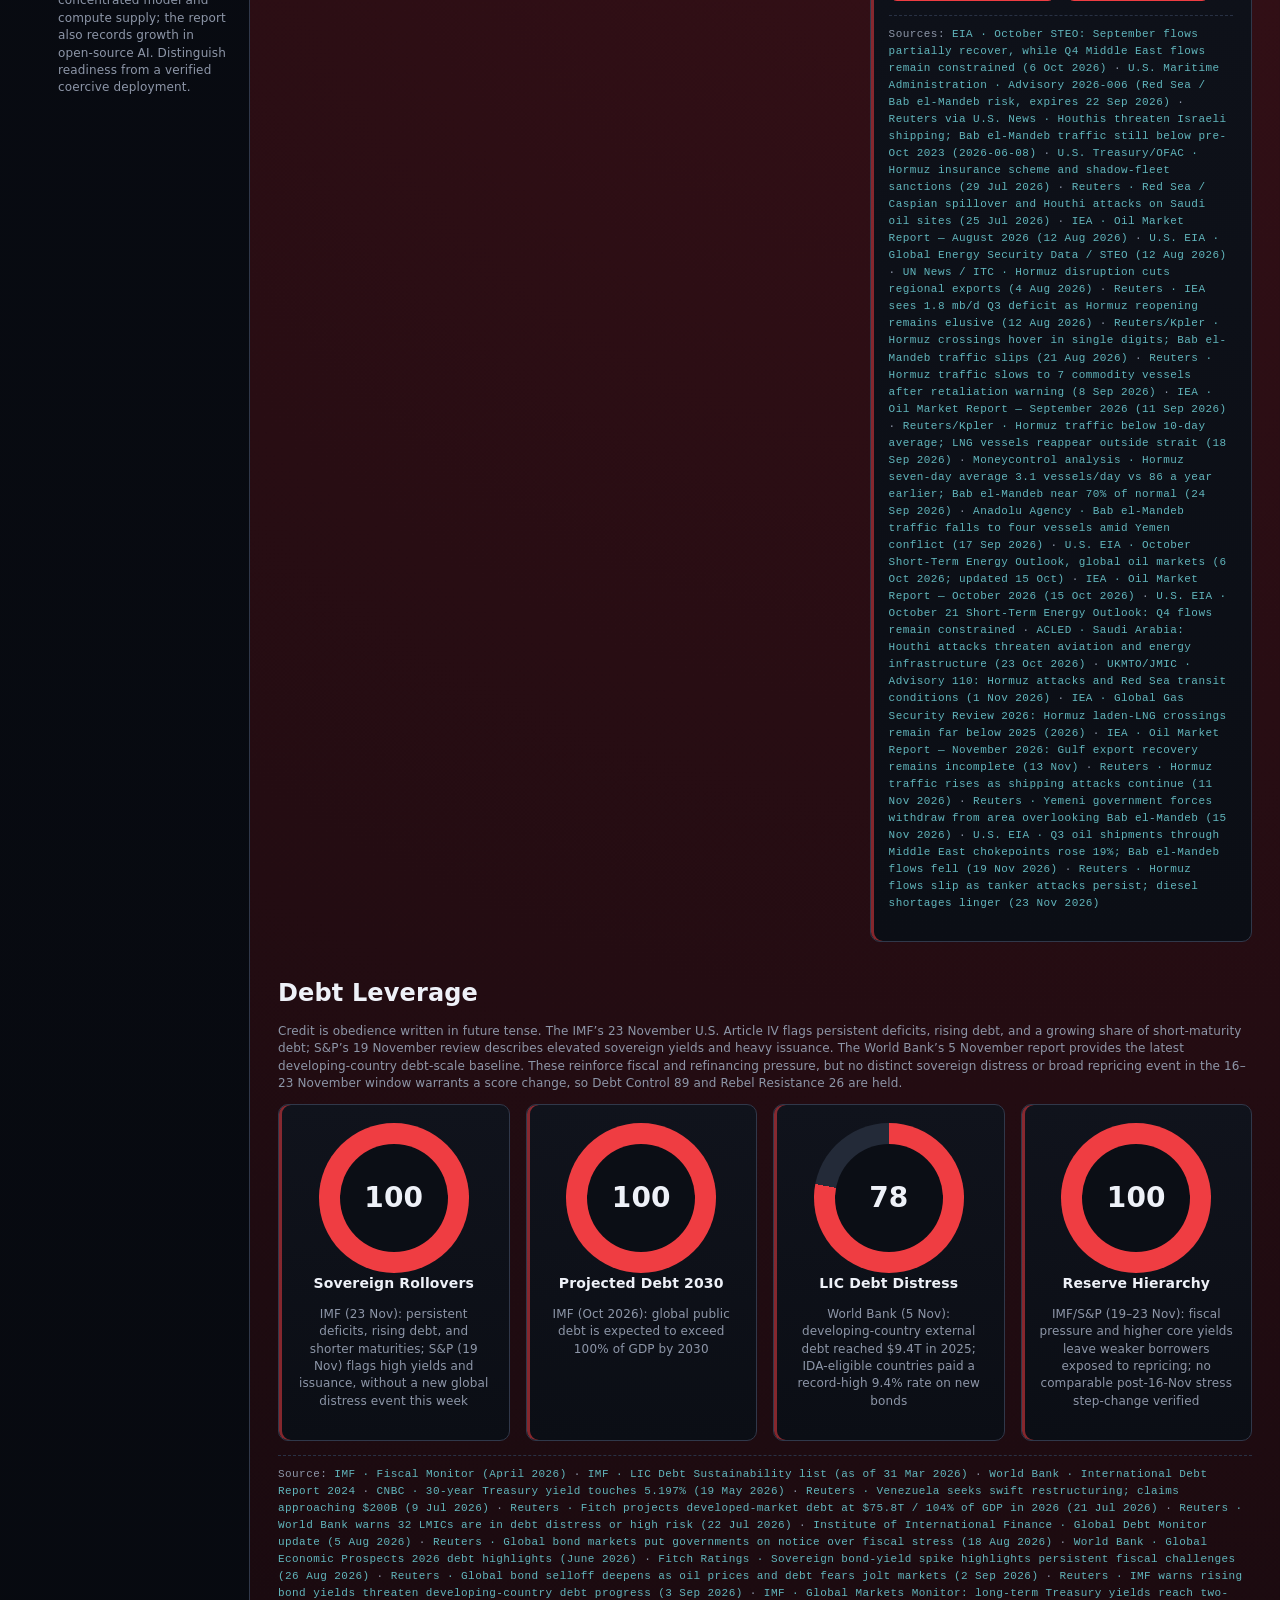
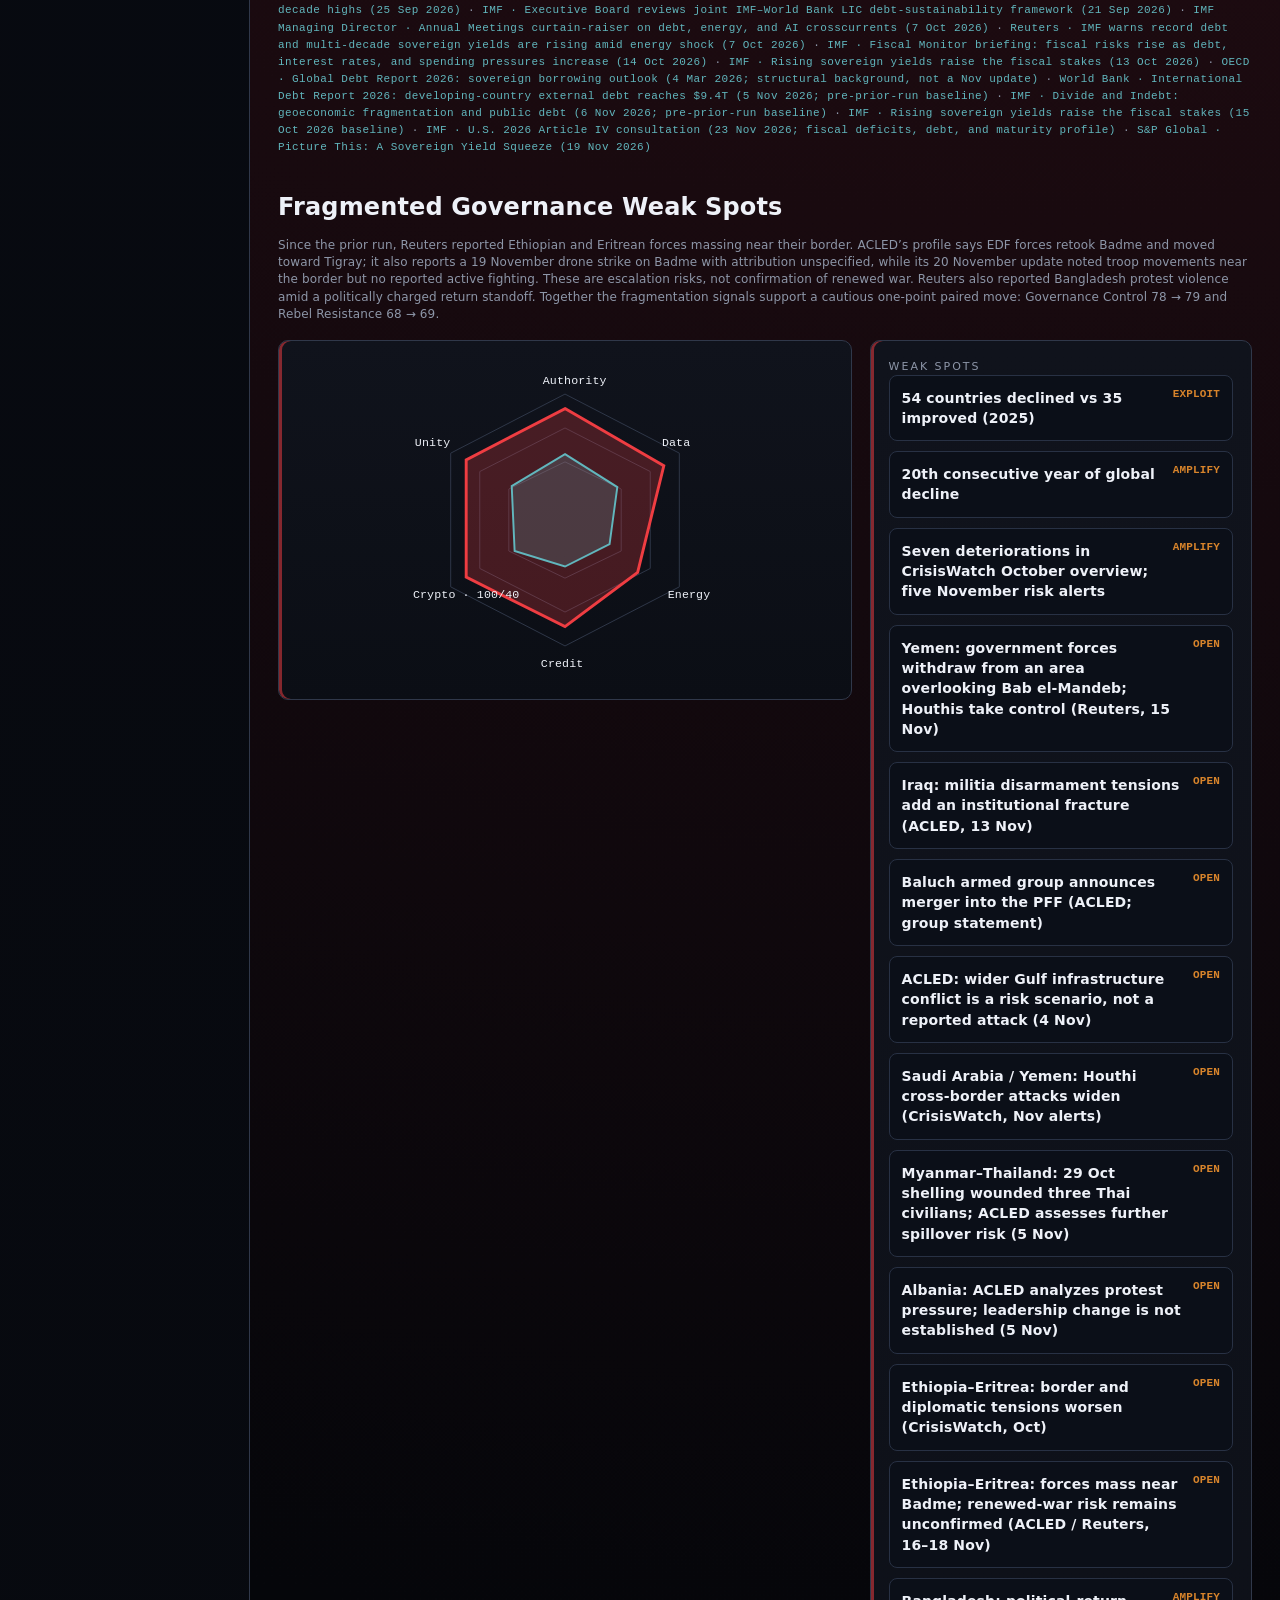
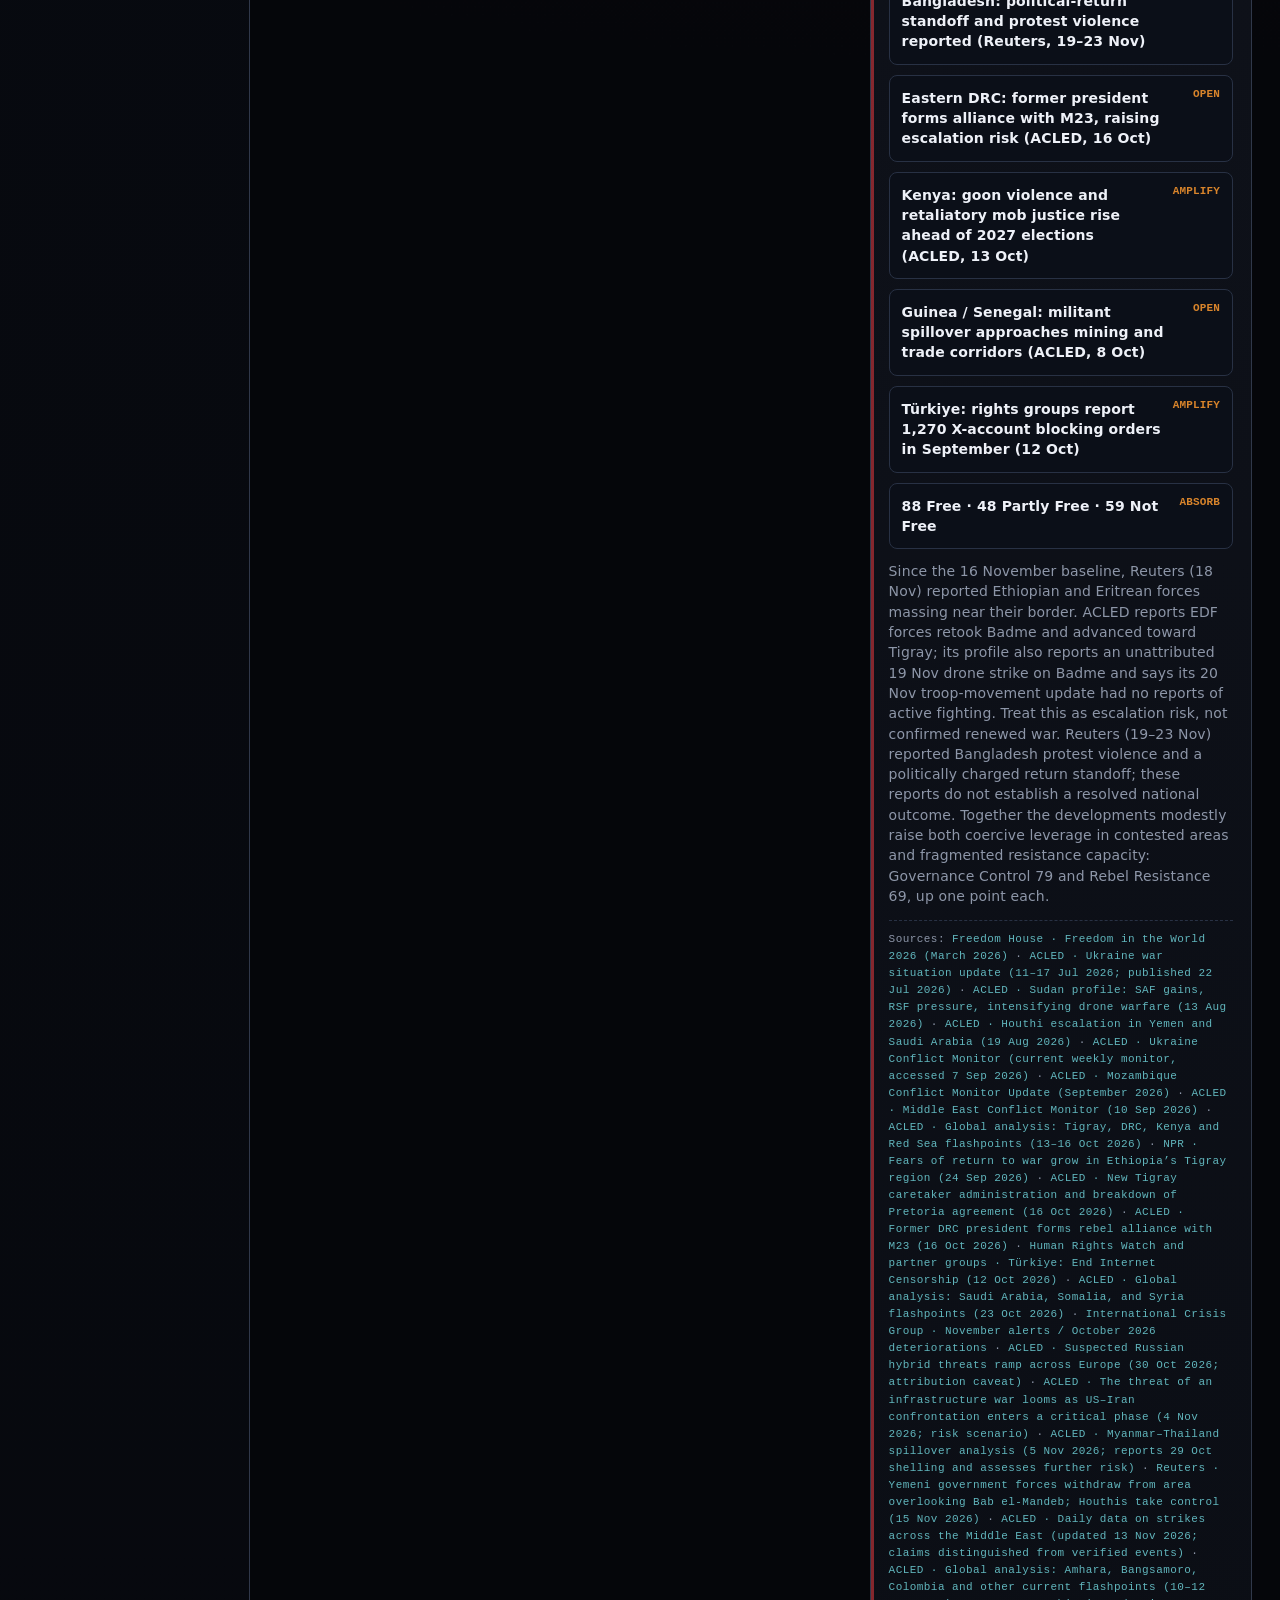
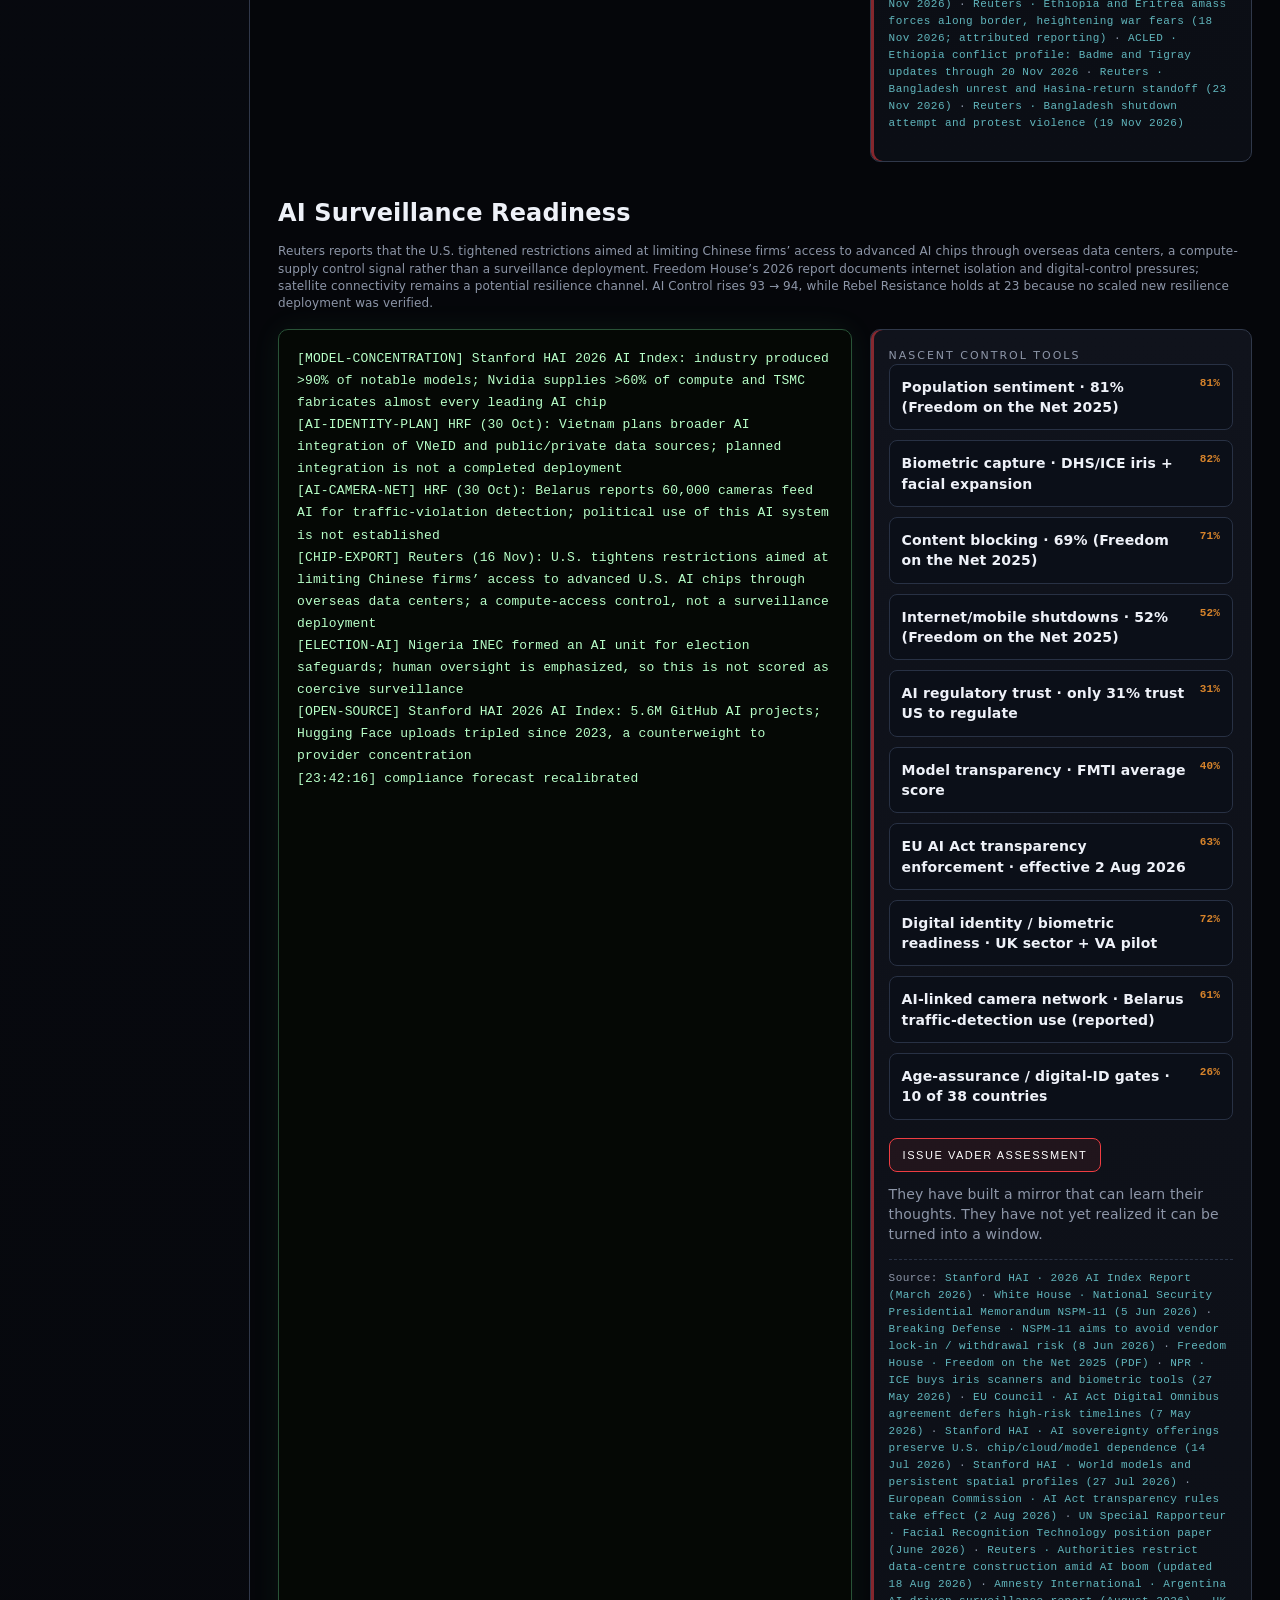
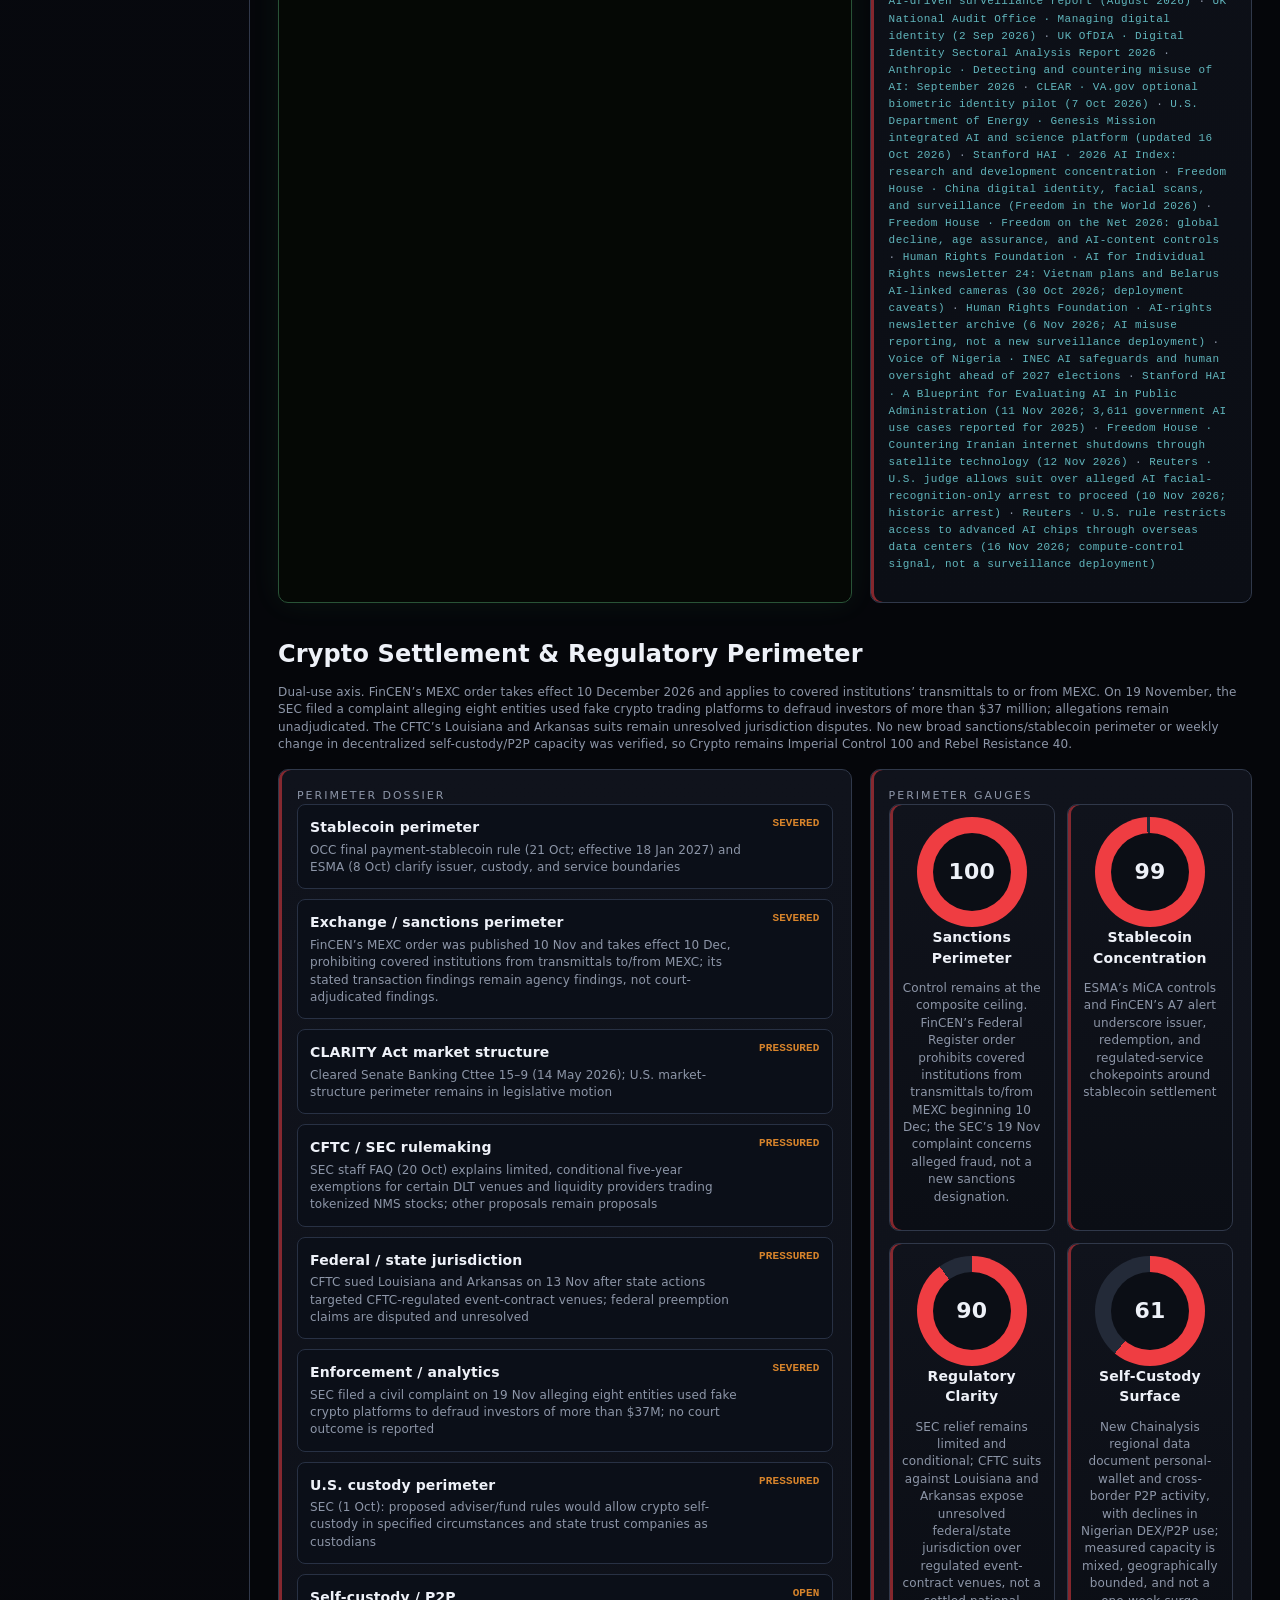
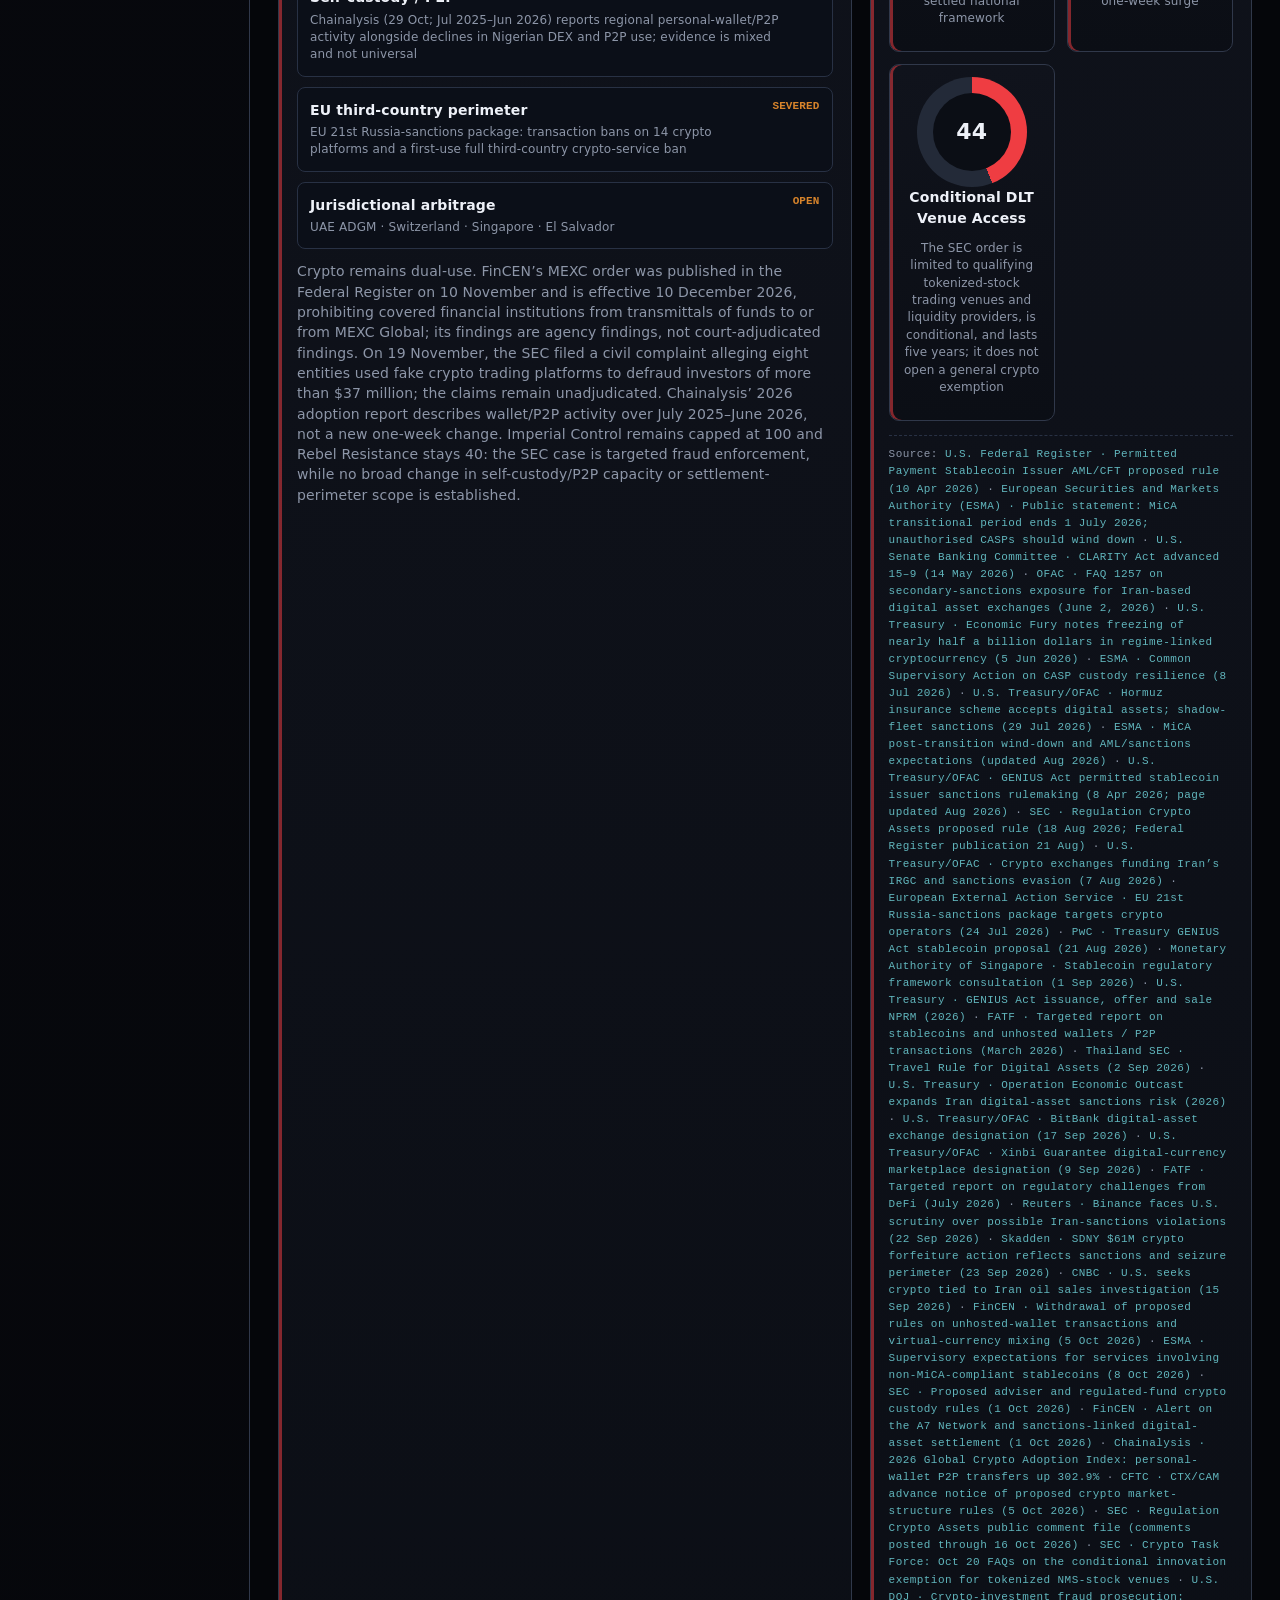
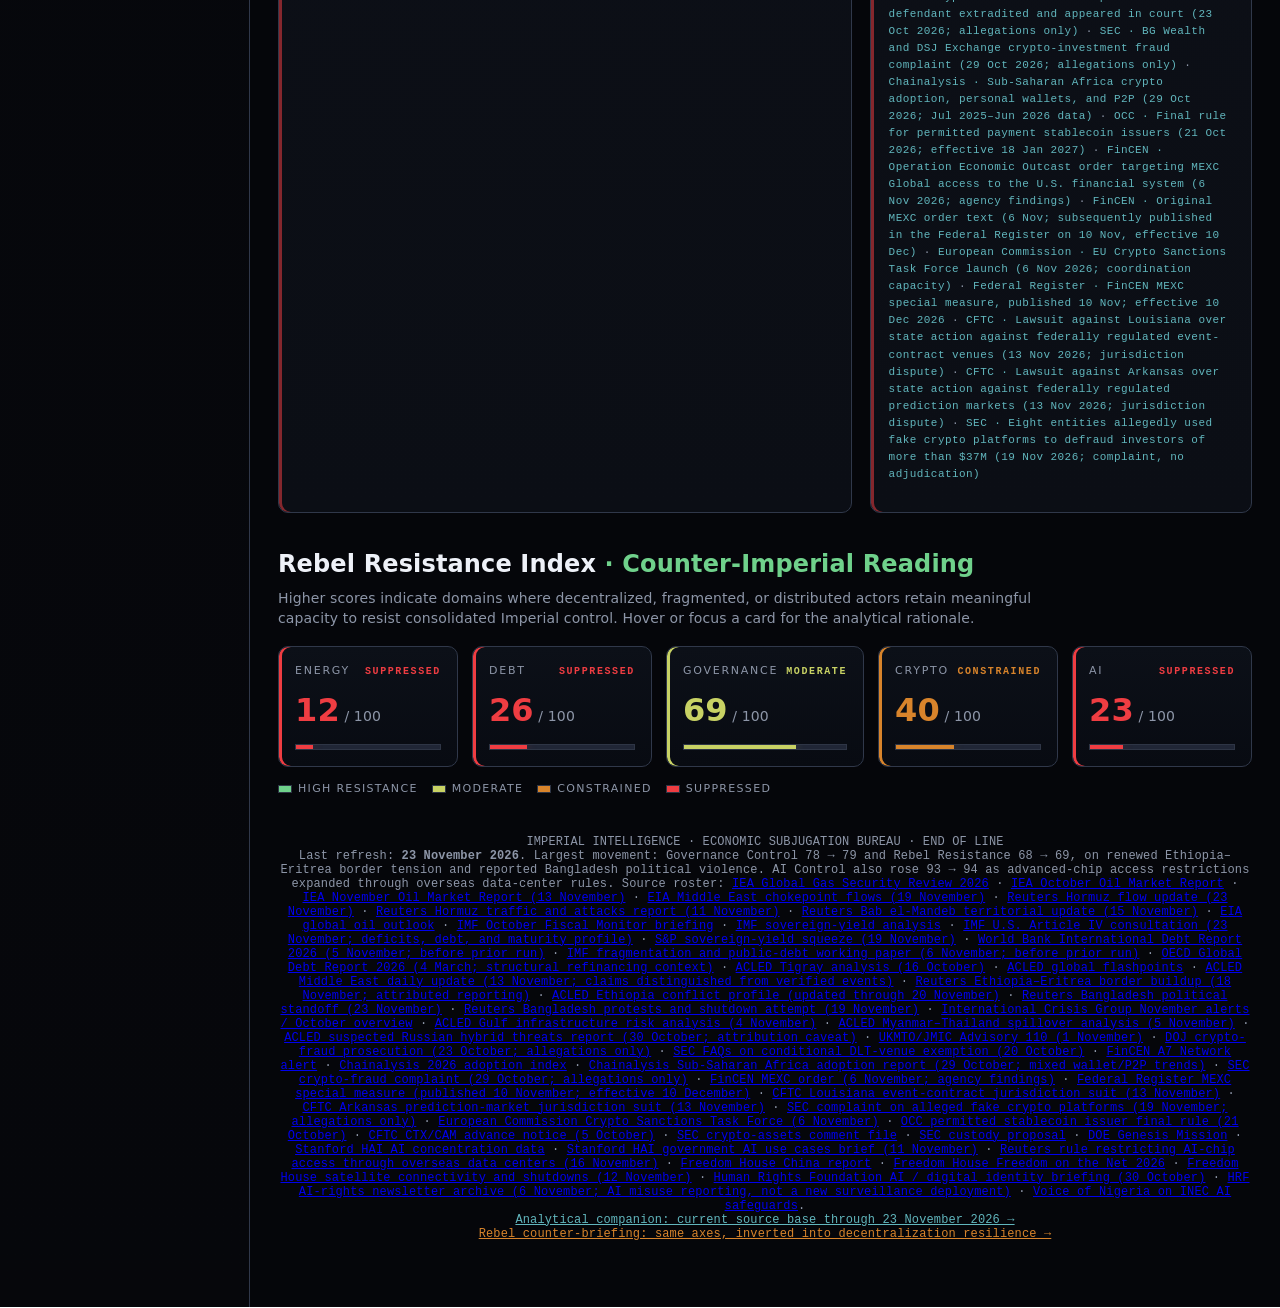
==== commit cda36a91: "Weekly metric refresh 2026-11-23 Co-authored-by: Perplexity <noreply@perplexity.ai>" ====
--- a/index.html
+++ b/index.html
@@ -4,8 +4,8 @@
   <meta charset="utf-8">
   <meta name="viewport" content="width=device-width,initial-scale=1">
   <title>Imperial Economy Dashboard</title>
-  <meta name="description" content="Imperial economic-control dashboard across five pressure domains and the Rebel Resistance Index, refreshed against public reporting current to 16 November 2026.">
-  <link rel="stylesheet" href="css/styles.css?v=20261116">
+  <meta name="description" content="Imperial economic-control dashboard across five pressure domains and the Rebel Resistance Index, refreshed against public reporting current to 23 November 2026.">
+  <link rel="stylesheet" href="css/styles.css?v=20261123">
 </head>
 <body>
   <header class="top">
@@ -21,7 +21,7 @@
       <button onclick="go('debt')">Debt</button>
       <button onclick="go('governance')">Governance</button>
       <button onclick="go('ai')">Surveillance</button>
-      <button onclick="go('crypto')" title="First-class control and resistance axis; Control 100, Rebel Resistance 40, refreshed 16 November 2026">Crypto · Perimeter</button>
+      <button onclick="go('crypto')" title="First-class control and resistance axis; Control 100, Rebel Resistance 40, refreshed 23 November 2026">Crypto · Perimeter</button>
       <button onclick="go('rri')">Resistance Index</button>
       <a href="control-theory-explainer.html" style="color:#61b6bd;text-decoration:none;border-left:1px solid #30384a;padding-left:18px">Control-Theory Annex →</a>
       <a href="rebel-counter-briefing.html" style="color:#d8842b;text-decoration:none">Rebel Counter-Briefing →</a>
@@ -51,7 +51,7 @@
         <div>
           <span class="tag">PRIORITY · OMEGA</span>
           <h1>Subjugation of <span>Sector 001</span> proceeds <b>ahead of schedule.</b></h1>
-        <p class="small">Five Imperial control levers — energy chokepoints, sovereign debt, fragmented governance, crypto settlement, and AI/digital control — plus the Rebel Resistance Index, read against public reporting current to 16 November 2026. Governance moved most: Imperial Control 76 → 78 and Rebel Resistance 66 → 68, reflecting a reported territorial shift near Bab el-Mandeb and continued conflict fragmentation. The MEXC order is now published and takes effect 10 December; the CFTC’s Louisiana and Arkansas suits are unresolved federal/state jurisdiction disputes. Crypto remains at Imperial Control 100 and Rebel Resistance 40 because the order is prospective and venue-specific, with no verified broad change in decentralized self-custody or P2P capacity.</p>
+        <p class="small">Five Imperial control levers — energy chokepoints, sovereign debt, fragmented governance, crypto settlement, and AI/digital control — plus the Rebel Resistance Index, read against public reporting current to 23 November 2026. Governance moved most: Imperial Control 78 → 79 and Rebel Resistance 68 → 69, on renewed Ethiopia–Eritrea border tension and reported Bangladesh political violence; renewed war is a risk, not a confirmed outcome. AI Control rises 93 → 94 on new restrictions aimed at limiting access to advanced chips through overseas data centers, not a surveillance deployment. Crypto remains 100/40: the MEXC order is prospective, and a new SEC complaint alleges fraud but is not adjudicated; no broad weekly change in self-custody/P2P capacity is verified.</p>
           <div class="cards" id="controlCards"></div>
         </div>
         <div class="orb">
@@ -61,7 +61,7 @@
 
       <section id="energy" class="section">
         <h2>Energy Chokepoints</h2>
-        <p class="small">IEA’s 13 November Oil Market Report says Gulf oil exports reached 18.4 mb/d in October, still 26% below pre-war levels; refined-product and LPG exports remain about half of pre-war levels. Reuters reports LNG crossings increased in October while ship attacks also rose, with at least 10 vessels hit in November’s first 10 days. The 15 November territorial shift near Bab el-Mandeb adds route risk, but does not establish a closure. Energy scores remain Imperial Control 100 and Rebel Resistance 12.</p>
+        <p class="small">IEA’s 13 November report says October Gulf exports remained 26% below pre-war levels. EIA’s 19 November update finds Q3 flows through Hormuz, Bab el-Mandeb, and Suez/SUMED rose 19% from Q2, but Reuters reports Hormuz flows slowed to about 9.5 mb/d in the 10 days through 19 November from 12.2 mb/d in October, with attacks continuing. Partial recovery and rerouting do not mean the chokepoints are closed; Energy remains Imperial Control 100 and Rebel Resistance 12.</p>
         <div class="grid">
           <div class="panel map">
             <div class="k">Threat Map · Hydrocarbon and Power Arteries</div>
@@ -82,17 +82,17 @@
 
       <section id="debt" class="section">
         <h2>Debt Leverage</h2>
-        <p class="small">Credit is obedience written in future tense. The World Bank’s 5 November International Debt Report, published before the prior run, puts developing-country external debt at $9.4 trillion in 2025 and debt-service payments at $1.4 trillion. IMF’s October analysis reports G7 10-year yields rose more than one percentage point since February to a near-20-year high, and estimates global public debt may exceed 100% of GDP by 2030. No comparable post-9-November yield or distress step-change was verified, so Debt Control 89 and Rebel Resistance 26 are held.</p>
+        <p class="small">Credit is obedience written in future tense. The IMF’s 23 November U.S. Article IV flags persistent deficits, rising debt, and a growing share of short-maturity debt; S&P’s 19 November review describes elevated sovereign yields and heavy issuance. The World Bank’s 5 November report provides the latest developing-country debt-scale baseline. These reinforce fiscal and refinancing pressure, but no distinct sovereign distress or broad repricing event in the 16–23 November window warrants a score change, so Debt Control 89 and Rebel Resistance 26 are held.</p>
         <div class="gaugegrid" id="debtGauges"></div>
         <p class="cite" id="debtCite"></p>
       </section>
 
       <section id="governance" class="section">
         <h2>Fragmented Governance Weak Spots</h2>
-        <p class="small">Freedom House's <em>Freedom in the World 2026</em> records a 20th consecutive year of global freedom decline through 2025. Since the prior run, Reuters reported Yemeni government forces withdrew from an area overlooking Bab el-Mandeb on 15 November, leaving the Houthis in control; the report does not say the strait is closed. ACLED’s 13 November update covers further regional fractures and separates claims from independently verified incidents. Governance Control rises 76 → 78 and Rebel Resistance 66 → 68, reflecting increased leverage in contested territory alongside fragmented authority.</p>
+        <p class="small">Since the prior run, Reuters reported Ethiopian and Eritrean forces massing near their border. ACLED’s profile says EDF forces retook Badme and moved toward Tigray; it also reports a 19 November drone strike on Badme with attribution unspecified, while its 20 November update noted troop movements near the border but no reported active fighting. These are escalation risks, not confirmation of renewed war. Reuters also reported Bangladesh protest violence amid a politically charged return standoff. Together the fragmentation signals support a cautious one-point paired move: Governance Control 78 → 79 and Rebel Resistance 68 → 69.</p>
         <div class="grid">
           <div class="panel radar">
-            <svg viewBox="0 0 320 320" role="img" aria-label="Imperial leverage radar across authority, data, energy, credit, crypto, and unity; Crypto Control 100 and Rebel Resistance 40 as of 16 November 2026.">
+            <svg viewBox="0 0 320 320" role="img" aria-label="Imperial leverage radar across authority, data, energy, credit, crypto, and unity; Crypto Control 100 and Rebel Resistance 40 as of 23 November 2026.">
               <g fill="none" stroke="#30384a">
                 <polygon points="160,30 278,91 278,229 160,290 42,229 42,91"/>
                 <polygon points="160,65 248,110 248,210 160,255 72,210 72,110"/>
@@ -121,7 +121,7 @@
 
       <section id="ai" class="section">
         <h2>AI Surveillance Readiness</h2>
-        <p class="small">Stanford HAI’s 11 November public-administration brief reports 3,611 AI use cases across 56 federal agencies in 2025, up 69%; it indicates adoption breadth, not a specific new surveillance deployment. Its 2026 AI Index documents concentrated model and compute supply alongside extensive open-source activity. Freedom House’s 12 November brief describes satellite connectivity as a potential response to shutdowns and Iran’s efforts to restrict it. These findings do not establish a comparable new coercive deployment or a new scaled resilience system, so AI Control 93 and Rebel Resistance 23 are held.</p>
+        <p class="small">Reuters reports that the U.S. tightened restrictions aimed at limiting Chinese firms’ access to advanced AI chips through overseas data centers, a compute-supply control signal rather than a surveillance deployment. Freedom House’s 2026 report documents internet isolation and digital-control pressures; satellite connectivity remains a potential resilience channel. AI Control rises 93 → 94, while Rebel Resistance holds at 23 because no scaled new resilience deployment was verified.</p>
         <div class="grid">
           <div class="panel terminal" id="terminal"></div>
           <div class="panel">
@@ -138,7 +138,7 @@
 
       <section id="crypto" class="section">
         <h2>Crypto Settlement &amp; Regulatory Perimeter</h2>
-        <p class="small">Dual-use axis. FinCEN’s MEXC order was published in the Federal Register on 10 November and takes effect 10 December 2026, prohibiting covered financial institutions from transmittals of funds to or from MEXC Global. On 13 November, the CFTC sued Louisiana and Arkansas over state actions targeting federally regulated event-contract venues; these are unresolved jurisdiction disputes, not final rulings or new crypto enforcement actions. FinCEN’s transaction statements are agency findings, not court-adjudicated findings. The order is prospective and venue-specific; with no verified broad change in decentralized self-custody or P2P capacity, Imperial Control remains 100 and Rebel Resistance 40.</p>
+        <p class="small">Dual-use axis. FinCEN’s MEXC order takes effect 10 December 2026 and applies to covered institutions’ transmittals to or from MEXC. On 19 November, the SEC filed a complaint alleging eight entities used fake crypto trading platforms to defraud investors of more than $37 million; allegations remain unadjudicated. The CFTC’s Louisiana and Arkansas suits remain unresolved jurisdiction disputes. No new broad sanctions/stablecoin perimeter or weekly change in decentralized self-custody/P2P capacity was verified, so Crypto remains Imperial Control 100 and Rebel Resistance 40.</p>
         <div class="grid">
           <div class="panel">
             <div class="k">Perimeter Dossier</div>
@@ -168,21 +168,29 @@
       <div class="foot">
         IMPERIAL INTELLIGENCE · ECONOMIC SUBJUGATION BUREAU · END OF LINE
         <br>
-        Last refresh: <strong>16 November 2026</strong>. Largest movement: Governance Control 76 → 78 and Rebel Resistance 66 → 68, following a reported territorial shift near Bab el-Mandeb and continued fragmentation. Source roster:
+        Last refresh: <strong>23 November 2026</strong>. Largest movement: Governance Control 78 → 79 and Rebel Resistance 68 → 69, on renewed Ethiopia–Eritrea border tension and reported Bangladesh political violence. AI Control also rose 93 → 94 as advanced-chip access restrictions expanded through overseas data-center rules. Source roster:
         <a href="https://www.iea.org/files/42bb838f-d20d-4815-8554-32146033967d/GlobalGasSecurityReview2026.pdf" target="_blank" rel="noopener">IEA Global Gas Security Review 2026</a> ·
         <a href="https://www.iea.org/reports/oil-market-report-october-2026" target="_blank" rel="noopener">IEA October Oil Market Report</a> ·
         <a href="https://www.iea.org/reports/oil-market-report-november-2026" target="_blank" rel="noopener">IEA November Oil Market Report (13 November)</a> ·
+        <a href="https://www.eia.gov/todayinenergy/detail.php?id=68485" target="_blank" rel="noopener">EIA Middle East chokepoint flows (19 November)</a> ·
+        <a href="https://www.reuters.com/commentary/reuters-open-interest/oils-iran-war-recovery-masks-stubborn-diesel-shortage-2026-11-23/" target="_blank" rel="noopener">Reuters Hormuz flow update (23 November)</a> ·
         <a href="https://www.reuters.com/world/middle-east/hormuz-traffic-is-up-so-are-attacks-2026-11-11/" target="_blank" rel="noopener">Reuters Hormuz traffic and attacks report (11 November)</a> ·
         <a href="https://www.reuters.com/world/middle-east/yemen-government-forces-withdraw-area-near-bab-el-mandeb-strait-houthis-control-2026-11-15/" target="_blank" rel="noopener">Reuters Bab el-Mandeb territorial update (15 November)</a> ·
         <a href="https://www.eia.gov/outlooks/steo/report/global_oil.php" target="_blank" rel="noopener">EIA global oil outlook</a> ·
         <a href="https://mediacenter.imf.org/news/imf---fiscal-monitor-report-annual-meetings--2026/s/1b05cec6-cde8-4b75-80ec-2b29f9fb5d19" target="_blank" rel="noopener">IMF October Fiscal Monitor briefing</a> ·
         <a href="https://www.imf.org/en/blogs/articles/2026/10/13/rising-sovereign-yields-raise-the-fiscal-stakes" target="_blank" rel="noopener">IMF sovereign-yield analysis</a> ·
+        <a href="https://www.imf.org/-/media/files/publications/cr/2026/english/1usaea2026001.pdf" target="_blank" rel="noopener">IMF U.S. Article IV consultation (23 November; deficits, debt, and maturity profile)</a> ·
+        <a href="https://www.spglobal.com/market-intelligence/en/news-insights/research/2026/11/picture-this-sovereign-yield-squeeze" target="_blank" rel="noopener">S&P sovereign-yield squeeze (19 November)</a> ·
         <a href="https://www.worldbank.org/en/news/press-release/2026/11/05/developing-countries-external-debt-surges-to-record-9-4-trillion" target="_blank" rel="noopener">World Bank International Debt Report 2026 (5 November; before prior run)</a> ·
         <a href="https://elibrary.imf.org/view/journals/001/2026/239/001.2026.issue-239-en.xml" target="_blank" rel="noopener">IMF fragmentation and public-debt working paper (6 November; before prior run)</a> ·
         <a href="https://www.oecd.org/en/publications/global-debt-report-2026_e9d80efd-en/full-report/sovereign-borrowing-outlook_4470147b.html" target="_blank" rel="noopener">OECD Global Debt Report 2026 (4 March; structural refinancing context)</a> ·
         <a href="https://acleddata.com/expert-comment/does-ethiopias-new-caretaker-administration-signal-end-pretoria-peace-agreement" target="_blank" rel="noopener">ACLED Tigray analysis (16 October)</a> ·
         <a href="https://acleddata.com/global-analysis" target="_blank" rel="noopener">ACLED global flashpoints</a> ·
         <a href="https://acleddata.com/current-crises/daily-data-strikes-across-middle-east" target="_blank" rel="noopener">ACLED Middle East daily update (13 November; claims distinguished from verified events)</a> ·
+        <a href="https://www.reuters.com/world/africa/ethiopia-eritrea-amass-forces-along-border-heightening-war-fears-sources-say-2026-11-18/" target="_blank" rel="noopener">Reuters Ethiopia–Eritrea border buildup (18 November; attributed reporting)</a> ·
+        <a href="https://acleddata.com/country/conflict-ethiopia" target="_blank" rel="noopener">ACLED Ethiopia conflict profile (updated through 20 November)</a> ·
+        <a href="https://www.reuters.com/world/asia-pacific/bangladesh-vows-arrest-hasina-if-she-returns-india-2026-11-23/" target="_blank" rel="noopener">Reuters Bangladesh political standoff (23 November)</a> ·
+        <a href="https://www.reuters.com/world/asia-pacific/parts-bangladesh-shut-down-protests-by-hasinas-party-yunus-home-set-ablaze-2026-11-19/" target="_blank" rel="noopener">Reuters Bangladesh protests and shutdown attempt (19 November)</a> ·
         <a href="https://www.crisisgroup.org/sites/default/files/crisiswatch/crisiswatch-october-2026-global-overview.pdf" target="_blank" rel="noopener">International Crisis Group November alerts / October overview</a> ·
         <a href="https://acleddata.com/report/threat-infrastructure-war-looms-us-iran-confrontation-enters-critical-phase" target="_blank" rel="noopener">ACLED Gulf infrastructure risk analysis (4 November)</a> ·
         <a href="https://acleddata.com/expert-comment/will-violent-spillover-myanmar-thailand-escalate" target="_blank" rel="noopener">ACLED Myanmar–Thailand spillover analysis (5 November)</a> ·
@@ -198,6 +206,7 @@
         <a href="https://www.federalregister.gov/documents/2026/11/10/2026-22962/imposition-of-special-measure-prohibiting-the-transmittal-of-funds-involving-mexc-global" target="_blank" rel="noopener">Federal Register MEXC special measure (published 10 November; effective 10 December)</a> ·
         <a href="https://www.cftc.gov/PressRoom/PressReleases/9326-26" target="_blank" rel="noopener">CFTC Louisiana event-contract jurisdiction suit (13 November)</a> ·
         <a href="https://www.cftc.gov/PressRoom/PressReleases/9325-26" target="_blank" rel="noopener">CFTC Arkansas prediction-market jurisdiction suit (13 November)</a> ·
+        <a href="https://www.sec.gov/newsroom/press-releases/2026-115-sec-eight-entities-used-fake-crypto-asset-trading-platforms-steal-more-37-million-us-investors" target="_blank" rel="noopener">SEC complaint on alleged fake crypto platforms (19 November; allegations only)</a> ·
         <a href="https://finance.ec.europa.eu/news/statement-commissioner-albuquerque-outcomes-tenth-meeting-high-level-meeting-sanctions-2026-11-06_en" target="_blank" rel="noopener">European Commission Crypto Sanctions Task Force (6 November)</a> ·
         <a href="https://www.occ.gov/news-issuances/news-releases/2026/nr-occ-2026-92.html" target="_blank" rel="noopener">OCC permitted stablecoin issuer final rule (21 October)</a> ·
         <a href="https://www.cftc.gov/PressRoom/PressReleases/9307-26" target="_blank" rel="noopener">CFTC CTX/CAM advance notice (5 October)</a> ·
@@ -206,6 +215,7 @@
         <a href="https://www.energy.gov/undersecretaryforscience/genesis-mission/genesis-mission" target="_blank" rel="noopener">DOE Genesis Mission</a> ·
         <a href="https://hai.stanford.edu/ai-index/2026-ai-index-report/research-and-development" target="_blank" rel="noopener">Stanford HAI AI concentration data</a> ·
         <a href="https://hai.stanford.edu/policy/a-blueprint-for-evaluating-ai-in-public-administration" target="_blank" rel="noopener">Stanford HAI government AI use cases brief (11 November)</a> ·
+        <a href="https://www.reuters.com/legal/litigation/us-issues-rule-protect-advanced-ai-chips-being-accessed-remotely-2026-11-16/" target="_blank" rel="noopener">Reuters rule restricting AI-chip access through overseas data centers (16 November)</a> ·
         <a href="https://freedomhouse.org/country/china/freedom-world/2026" target="_blank" rel="noopener">Freedom House China report</a> ·
         <a href="https://freedomhouse.org/article/new-report-authoritarian-internet-controls-drive-16th-consecutive-year-decline-global" target="_blank" rel="noopener">Freedom House Freedom on the Net 2026</a> ·
         <a href="https://freedomhouse.org/article/defeating-authoritarian-digital-blackouts-countering-internet-shutdowns-through-satellite" target="_blank" rel="noopener">Freedom House satellite connectivity and shutdowns (12 November)</a> ·
@@ -213,14 +223,14 @@
         <a href="https://hrf.org/latest-category/ai-for-individual-rights/" target="_blank" rel="noopener">HRF AI-rights newsletter archive (6 November; AI misuse reporting, not a new surveillance deployment)</a> ·
         <a href="https://von.gov.ng/inec-unveils-ai-safeguards-ahead-of-2027-elections/" target="_blank" rel="noopener">Voice of Nigeria on INEC AI safeguards</a>.
         <br>
-        <a href="control-theory-explainer.html" style="color:#61b6bd">Analytical companion: current source base through 16 November 2026 →</a>
+        <a href="control-theory-explainer.html" style="color:#61b6bd">Analytical companion: current source base through 23 November 2026 →</a>
         <br>
         <a href="rebel-counter-briefing.html" style="color:#d8842b">Rebel counter-briefing: same axes, inverted into decentralization resilience →</a>
       </div>
     </main>
   </div>
 
-  <script src="js/data.js?v=20261116"></script>
-  <script src="js/app.js?v=20261116"></script>
+  <script src="js/data.js?v=20261123"></script>
+  <script src="js/app.js?v=20261123"></script>
 </body>
 </html>
